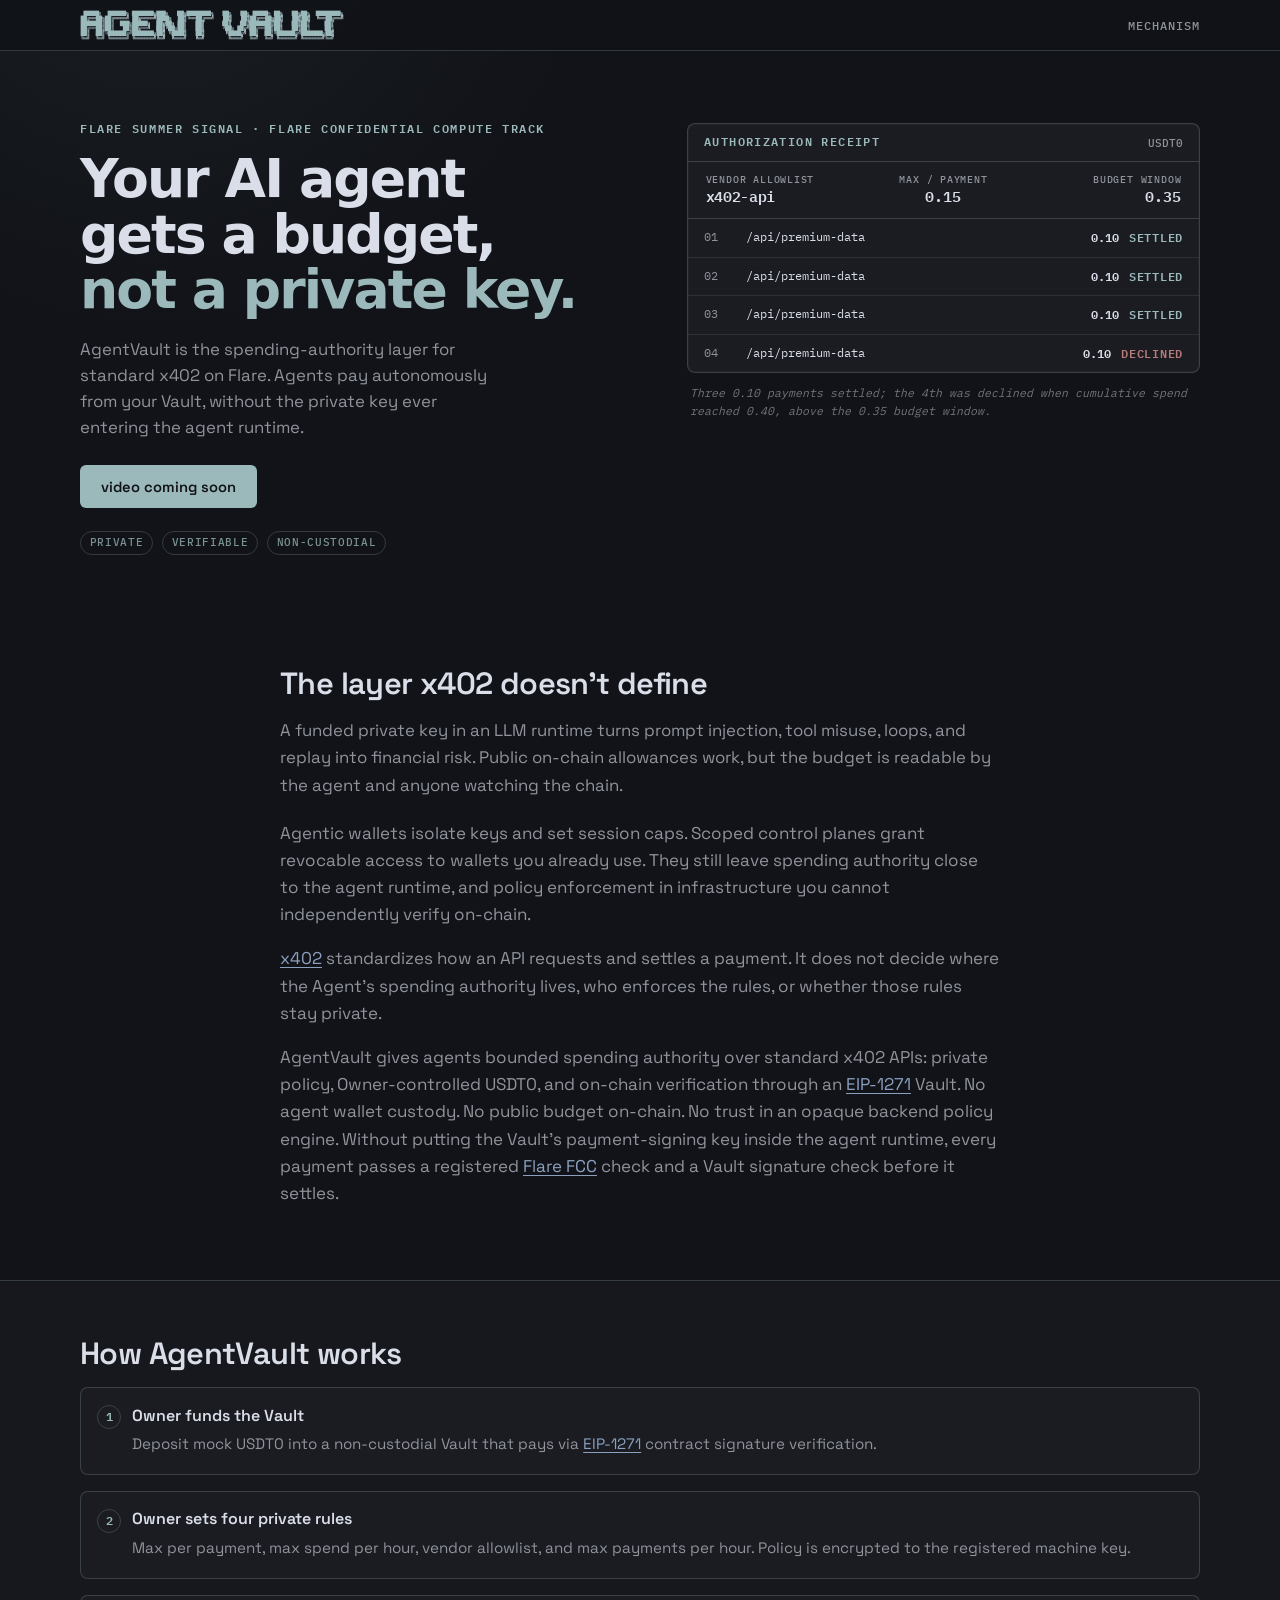
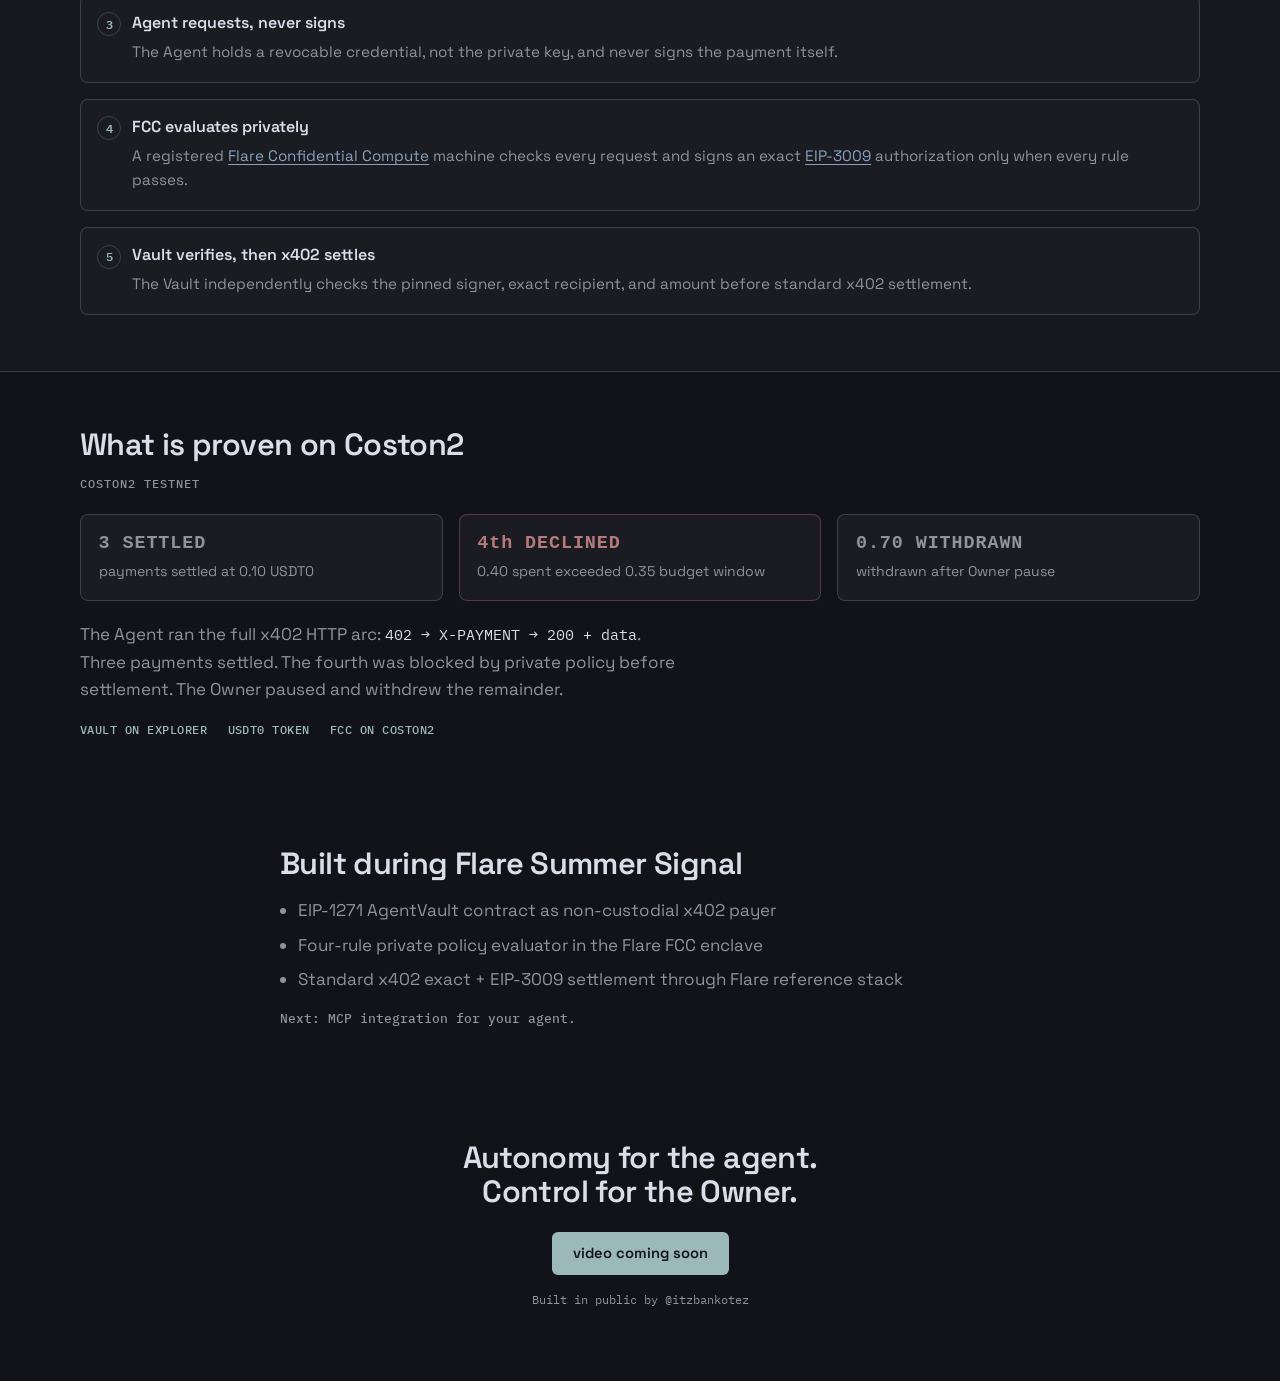
==== index.html @ 817dace8 "Add AgentVault landing page and GitHub Pages deploy workflow. Ship the static marketing site with cl" ====
<!DOCTYPE html>
<html lang="en">
<head>
  <meta charset="utf-8">
  <meta name="viewport" content="width=device-width, initial-scale=1">
  <title>AgentVault — budget, not a private key</title>
  <meta name="description" content="Your AI agent gets a budget, not a private key. Autonomous x402 on Flare with private policy and Owner-controlled funds.">
  <meta property="og:title" content="AgentVault — budget, not a private key">
  <meta property="og:description" content="AgentVault is the spending-authority layer for standard x402 on Flare. Agents pay autonomously from your Vault, without the private key ever entering the agent runtime.">
  <meta property="og:type" content="website">
  <meta property="og:url" content="https://vasqq.github.io/agent-vault-landing/">
  <meta property="og:image" content="https://vasqq.github.io/agent-vault-landing/assets/images/social-card.png">
  <meta name="twitter:card" content="summary_large_image">
  <meta name="twitter:title" content="AgentVault — budget, not a private key">
  <meta name="twitter:description" content="AgentVault is the spending-authority layer for standard x402 on Flare. Agents pay autonomously from your Vault, without the private key ever entering the agent runtime.">
  <meta name="twitter:image" content="https://vasqq.github.io/agent-vault-landing/assets/images/social-card.png">
  <link rel="stylesheet" href="assets/fonts/fonts.css">
  <link rel="stylesheet" href="styles.css">
</head>
<body>
  <a class="skip-link" href="#main">Skip to content</a>

  <header class="site-header">
    <div class="wrap header-inner">
      <a class="wordmark" href="#" aria-label="AgentVault">
        <img src="assets/images/agentvault-wordmark.png" alt="AgentVault" width="945" height="106">
      </a>
      <nav aria-label="Primary">
        <a href="#mechanism">Mechanism</a>
      </nav>
    </div>
  </header>

  <main id="main">
    <section class="hero" aria-labelledby="hero-title">
      <div class="wrap hero-grid">
        <div class="hero-copy">
          <p class="eyebrow">Flare Summer Signal · Flare Confidential Compute Track</p>
          <h1 id="hero-title">
            <span class="hero-main">Your AI agent gets a budget,</span>
            <span class="hero-kicker">not a private key.</span>
          </h1>
          <p class="lede">
            AgentVault is the spending-authority layer for standard x402 on Flare.
            Agents pay autonomously from your Vault, without the private key ever entering the agent runtime.
          </p>
          <div class="hero-actions">
            <a class="btn btn-primary" href="#demo" id="demo-cta">video coming soon</a>
          </div>
          <ul class="hero-chips" aria-label="Positioning">
            <li>Private</li>
            <li>Verifiable</li>
            <li>Non-custodial</li>
          </ul>
        </div>

        <div class="hero-receipt">
          <aside class="receipt-card receipt-card--compact" aria-labelledby="receipt-title">
            <div class="receipt-header">
              <p class="receipt-label" id="receipt-title">Authorization receipt</p>
              <p class="receipt-mode">USDT0</p>
            </div>
            <dl class="receipt-meta receipt-meta--compact">
              <div class="receipt-meta-item receipt-meta-item--start"><dt>Vendor allowlist</dt><dd class="receipt-meta-value--text">x402-api</dd></div>
              <div class="receipt-meta-item receipt-meta-item--center"><dt>Max / payment</dt><dd>0.15</dd></div>
              <div class="receipt-meta-item receipt-meta-item--end"><dt>Budget window</dt><dd>0.35</dd></div>
            </dl>
            <ol class="receipt-rows" id="receipt-rows">
              <li class="row row-settled" data-delay="0">
                <span class="row-num">01</span>
                <span class="row-endpoint">/api/premium-data</span>
                <span class="row-amount">0.10</span>
                <span class="row-status">settled</span>
              </li>
              <li class="row row-settled" data-delay="1">
                <span class="row-num">02</span>
                <span class="row-endpoint">/api/premium-data</span>
                <span class="row-amount">0.10</span>
                <span class="row-status">settled</span>
              </li>
              <li class="row row-settled" data-delay="2">
                <span class="row-num">03</span>
                <span class="row-endpoint">/api/premium-data</span>
                <span class="row-amount">0.10</span>
                <span class="row-status">settled</span>
              </li>
              <li class="row row-declined" data-delay="3">
                <span class="row-num">04</span>
                <span class="row-endpoint">/api/premium-data</span>
                <span class="row-amount">0.10</span>
                <span class="row-status">declined</span>
              </li>
            </ol>
          </aside>
          <p class="receipt-caption">
            Three 0.10 payments settled; the 4th was declined when cumulative spend reached 0.40, above the 0.35 budget window.
          </p>
        </div>
      </div>
    </section>

    <section class="section" id="problem" aria-labelledby="problem-title">
      <div class="wrap narrow">
        <h2 id="problem-title">The layer x402 doesn't define</h2>
        <p class="body-lead">
          A funded private key in an LLM runtime turns prompt injection, tool misuse, loops, and replay into financial risk.
          Public on-chain allowances work, but the budget is readable by the agent and anyone watching the chain.
        </p>
        <p>
          Agentic wallets isolate keys and set session caps. Scoped control planes grant revocable access to wallets you already use.
          They still leave spending authority close to the agent runtime, and policy enforcement in infrastructure you cannot independently verify on-chain.
        </p>
        <p>
          <a href="https://docs.x402.org/introduction" rel="noopener noreferrer">x402</a>
          standardizes how an API requests and settles a payment.
          It does not decide where the Agent's spending authority lives, who enforces the rules, or whether those rules stay private.
        </p>
        <p>
          AgentVault gives agents bounded spending authority over standard x402 APIs: private policy, Owner-controlled USDT0, and on-chain verification through an
          <a href="https://eips.ethereum.org/EIPS/eip-1271" rel="noopener noreferrer">EIP-1271</a>
          Vault. No agent wallet custody. No public budget on-chain. No trust in an opaque backend policy engine.
          Without putting the Vault's payment-signing key inside the agent runtime, every payment passes a registered
          <a href="https://dev.flare.network/fcc/overview" rel="noopener noreferrer">Flare FCC</a>
          check and a Vault signature check before it settles.
        </p>
      </div>
    </section>

    <section class="section section-panel" id="mechanism" aria-labelledby="mechanism-title">
      <div class="wrap">
        <h2 id="mechanism-title">How AgentVault works</h2>
        <ol class="flow">
          <li>
            <h3>Owner funds the Vault</h3>
            <p>Deposit mock USDT0 into a non-custodial Vault that pays via <a href="https://eips.ethereum.org/EIPS/eip-1271" rel="noopener noreferrer">EIP-1271</a> contract signature verification.</p>
          </li>
          <li>
            <h3>Owner sets four private rules</h3>
            <p>Max per payment, max spend per hour, vendor allowlist, and max payments per hour. Policy is encrypted to the registered machine key.</p>
          </li>
          <li>
            <h3>Agent requests, never signs</h3>
            <p>The Agent holds a revocable credential, not the private key, and never signs the payment itself.</p>
          </li>
          <li>
            <h3>FCC evaluates privately</h3>
            <p>A registered <a href="https://dev.flare.network/fcc/overview" rel="noopener noreferrer">Flare Confidential Compute</a> machine checks every request and signs an exact <a href="https://eips.ethereum.org/EIPS/eip-3009" rel="noopener noreferrer">EIP-3009</a> authorization only when every rule passes.</p>
          </li>
          <li>
            <h3>Vault verifies, then x402 settles</h3>
            <p>The Vault independently checks the pinned signer, exact recipient, and amount before standard x402 settlement.</p>
          </li>
        </ol>
      </div>
    </section>

    <section class="section" id="demo" aria-labelledby="demo-title">
      <div class="wrap">
        <div class="section-head">
          <h2 id="demo-title">What is proven on Coston2</h2>
          <p class="section-sub">Coston2 testnet</p>
        </div>
        <div class="proof-grid">
          <article class="proof-stat">
            <p class="proof-value">3 SETTLED</p>
            <p class="proof-label">payments settled at 0.10 USDT0</p>
          </article>
          <article class="proof-stat proof-stat-decline">
            <p class="proof-value">4th DECLINED</p>
            <p class="proof-label">0.40 spent exceeded 0.35 budget window</p>
          </article>
          <article class="proof-stat">
            <p class="proof-value">0.70 WITHDRAWN</p>
            <p class="proof-label">withdrawn after Owner pause</p>
          </article>
        </div>
        <p class="proof-copy">
          The Agent ran the full x402 HTTP arc:
          <code>402 → X-PAYMENT → 200 + data</code>.<br>
          Three payments settled. The fourth was blocked by private policy before settlement.
          The Owner paused and withdrew the remainder.
        </p>
        <div class="proof-links">
          <a href="https://coston2-explorer.flare.network/address/0x5A2eb4224224aBfF6D47f4369801e6f5fb828c1C" rel="noopener noreferrer">Vault on explorer</a>
          <a href="https://coston2-explorer.flare.network/address/0x9b9B04c0743F83DAedf48A537b62f6D6E8777Be8" rel="noopener noreferrer">USDT0 token</a>
          <a href="https://coston2-systems-explorer.flare.network/tee" rel="noopener noreferrer">FCC on Coston2</a>
        </div>
      </div>
    </section>

    <section class="section" id="built" aria-labelledby="built-title">
      <div class="wrap narrow">
        <h2 id="built-title">Built during Flare Summer Signal</h2>
        <ul class="built-list">
          <li>EIP-1271 AgentVault contract as non-custodial x402 payer</li>
          <li>Four-rule private policy evaluator in the Flare FCC enclave</li>
          <li>Standard x402 exact + EIP-3009 settlement through Flare reference stack</li>
        </ul>
        <p class="built-roadmap">Next: MCP integration for your agent.</p>
      </div>
    </section>

    <section class="section section-close" aria-labelledby="close-title">
      <div class="wrap narrow close-inner">
        <h2 id="close-title">Autonomy for the agent. Control for the Owner.</h2>
        <a class="btn btn-primary" href="#demo">video coming soon</a>
        <p class="close-meta">Built in public by @itzbankotez</p>
      </div>
    </section>
  </main>

  <script src="script.js" defer></script>
</body>
</html>
---- assets/fonts/fonts.css ----
@font-face {
  font-family: "Space Grotesk";
  font-style: normal;
  font-weight: 400;
  font-display: swap;
  src: url("./space-grotesk-400.ttf") format("truetype");
}

@font-face {
  font-family: "Space Grotesk";
  font-style: normal;
  font-weight: 500;
  font-display: swap;
  src: url("./space-grotesk-500.ttf") format("truetype");
}

@font-face {
  font-family: "Space Grotesk";
  font-style: normal;
  font-weight: 600;
  font-display: swap;
  src: url("./space-grotesk-600.ttf") format("truetype");
}

@font-face {
  font-family: "Space Grotesk";
  font-style: normal;
  font-weight: 700;
  font-display: swap;
  src: url("./space-grotesk-700.ttf") format("truetype");
}

@font-face {
  font-family: "IBM Plex Mono";
  font-style: normal;
  font-weight: 400;
  font-display: swap;
  src: url("./ibm-plex-mono-400.ttf") format("truetype");
}

@font-face {
  font-family: "IBM Plex Mono";
  font-style: normal;
  font-weight: 500;
  font-display: swap;
  src: url("./ibm-plex-mono-500.ttf") format("truetype");
}

@font-face {
  font-family: "IBM Plex Mono";
  font-style: normal;
  font-weight: 600;
  font-display: swap;
  src: url("./ibm-plex-mono-600.ttf") format("truetype");
}

@font-face {
  font-family: "IBM Plex Mono";
  font-style: normal;
  font-weight: 700;
  font-display: swap;
  src: url("./ibm-plex-mono-700.ttf") format("truetype");
}
---- styles.css ----
:root {
  --bg: #111318;
  --panel: #1a1c22;
  --panel-2: #20232a;
  --teal: #9bb9bb;
  --teal-muted: #7a9294;
  --text: #dadee8;
  --muted: #90939b;
  --red: #b77a7a;
  --blue: #8aa0be;
  --line: rgba(155, 185, 187, 0.24);
  --focus: #c8dedf;
  --max: 1120px;
  --narrow: 720px;
  --radius: 8px;
  --font-display: "Space Grotesk", system-ui, sans-serif;
  --font-mono: "IBM Plex Mono", ui-monospace, monospace;
}

*,
*::before,
*::after {
  box-sizing: border-box;
}

html {
  scroll-behavior: smooth;
}

@media (prefers-reduced-motion: reduce) {
  html {
    scroll-behavior: auto;
  }
}

body {
  margin: 0;
  color: var(--text);
  background:
    radial-gradient(circle at 12% -4%, rgba(155, 185, 187, 0.07), transparent 28rem),
    var(--bg);
  font: 400 17px/1.6 var(--font-display);
  -webkit-font-smoothing: antialiased;
}

a {
  color: var(--blue);
  text-decoration-thickness: 1px;
  text-underline-offset: 0.18em;
}

a:hover {
  color: var(--teal);
}

:focus-visible {
  outline: 2px solid var(--focus);
  outline-offset: 3px;
}

.skip-link {
  position: absolute;
  left: -9999px;
  top: 0;
  z-index: 100;
  padding: 0.75rem 1rem;
  background: var(--teal);
  color: var(--bg);
  text-decoration: none;
  font-weight: 600;
}

.skip-link:focus {
  left: 1rem;
  top: 1rem;
}

.wrap {
  width: min(calc(100% - 2.5rem), var(--max));
  margin-inline: auto;
}

.narrow {
  width: min(calc(100% - 2.5rem), var(--narrow));
  margin-inline: auto;
}

.site-header {
  position: sticky;
  top: 0;
  z-index: 20;
  border-bottom: 1px solid var(--line);
  background: rgba(17, 19, 24, 0.92);
  backdrop-filter: blur(10px);
}

.header-inner {
  display: flex;
  align-items: center;
  justify-content: space-between;
  gap: 1rem;
  padding: 0.65rem 0;
}

.wordmark {
  display: inline-flex;
  align-items: center;
  line-height: 0;
  text-decoration: none;
}

.wordmark img {
  display: block;
  height: 1.85rem;
  width: auto;
}

.site-header nav {
  display: flex;
  flex-wrap: wrap;
  gap: 1.1rem;
}

.site-header nav a {
  color: var(--muted);
  font: 500 0.78rem/1 var(--font-mono);
  letter-spacing: 0.08em;
  text-transform: uppercase;
  text-decoration: none;
}

.site-header nav a:hover {
  color: var(--teal);
}

.hero {
  padding: 4.5rem 0 3.5rem;
}

.hero-grid {
  display: grid;
  grid-template-columns: 1.05fr 0.95fr;
  gap: 2.5rem;
  align-items: start;
}

.eyebrow {
  margin: 0 0 1rem;
  color: var(--teal);
  font: 600 0.72rem/1 var(--font-mono);
  letter-spacing: 0.14em;
  text-transform: uppercase;
}

h1 {
  margin: 0 0 1.1rem;
  font: 700 clamp(2.2rem, 4.6vw, 3.35rem)/1.04 var(--font-display);
  letter-spacing: -0.035em;
  max-width: 14ch;
}

.hero-main {
  display: block;
  color: var(--text);
}

.hero-kicker {
  display: block;
  color: var(--teal);
}

.lede {
  margin: 0 0 1.6rem;
  color: var(--muted);
  max-width: 38ch;
  font-size: 1.05rem;
  line-height: 1.55;
}

.body-lead {
  margin: 0 0 1.25rem;
  color: var(--text);
  font-size: 1.05rem;
  line-height: 1.65;
}

.section p,
.section li {
  color: var(--muted);
}

.hero-actions {
  display: flex;
  flex-direction: column;
  align-items: flex-start;
  gap: 0.55rem;
  margin-bottom: 1.4rem;
}

.btn {
  display: inline-flex;
  align-items: center;
  justify-content: center;
  padding: 0.82rem 1.25rem;
  border-radius: 6px;
  font: 600 0.92rem/1 var(--font-display);
  text-decoration: none;
  border: 1px solid transparent;
  cursor: pointer;
  transition: transform 0.18s ease, background 0.18s ease, border-color 0.18s ease;
}

.btn-primary {
  background: var(--teal);
  color: var(--bg);
}

.btn-primary:hover {
  transform: translateY(-1px);
  background: #b0cfd1;
  color: var(--bg);
}

.cta-note {
  color: var(--muted);
  font: 400 0.78rem/1.4 var(--font-mono);
}

.hero-chips {
  display: flex;
  flex-wrap: wrap;
  gap: 0.55rem;
  margin: 0;
  padding: 0;
  list-style: none;
}

.hero-chips li {
  padding: 0.35rem 0.55rem;
  border: 1px solid var(--line);
  border-radius: 999px;
  color: var(--teal-muted);
  font: 500 0.68rem/1 var(--font-mono);
  letter-spacing: 0.06em;
  text-transform: uppercase;
}

.hero-receipt {
  display: flex;
  flex-direction: column;
  gap: 0.7rem;
}

.receipt-card {
  border: 1px solid var(--line);
  border-radius: var(--radius);
  background:
    repeating-linear-gradient(0deg, transparent 0, transparent 5px, rgba(255, 255, 255, 0.012) 6px),
    var(--panel);
  box-shadow: inset 0 0 0 1px rgba(255, 255, 255, 0.03);
  overflow: hidden;
}

.receipt-header {
  display: flex;
  justify-content: space-between;
  gap: 1rem;
  padding: 1rem 1.1rem 0.75rem;
  border-bottom: 1px solid var(--line);
}

.receipt-label {
  margin: 0;
  font: 600 0.72rem/1 var(--font-mono);
  letter-spacing: 0.12em;
  text-transform: uppercase;
  color: var(--teal);
}

.receipt-mode {
  margin: 0;
  color: var(--muted);
  font: 500 0.68rem/1.3 var(--font-mono);
  text-align: right;
}

.receipt-meta--compact {
  grid-template-columns: repeat(3, minmax(0, 1fr));
  padding: 0.65rem 1rem;
  gap: 1rem;
}

.receipt-meta-item {
  min-width: 0;
}

.receipt-meta-item--start,
.receipt-meta-item--start dt,
.receipt-meta-item--start dd {
  text-align: left;
}

.receipt-meta-item--center,
.receipt-meta-item--center dt,
.receipt-meta-item--center dd {
  text-align: center;
}

.receipt-meta-item--end,
.receipt-meta-item--end dt,
.receipt-meta-item--end dd {
  text-align: right;
}

.receipt-meta-value--text {
  font-size: 0.78rem;
  letter-spacing: -0.02em;
}

.receipt-card--compact .receipt-header {
  padding: 0.75rem 1rem 0.65rem;
}

.receipt-card--compact .row {
  padding: 0.58rem 1rem;
  font-size: 0.74rem;
}

.receipt-card--compact .receipt-rows {
  padding: 0;
}

.receipt-card--compact .receipt-rows .row:last-child {
  border-bottom: none;
}

.receipt-caption {
  margin: 0;
  padding: 0 0.2rem;
  color: #72757d;
  font: italic 400 0.72rem/1.55 var(--font-mono);
}

.receipt-meta {
  display: grid;
  grid-template-columns: repeat(3, 1fr);
  gap: 0.75rem;
  margin: 0;
  padding: 0.85rem 1.1rem;
  border-bottom: 1px solid var(--line);
}

.receipt-meta div {
  min-width: 0;
}

.receipt-meta dt {
  margin: 0 0 0.25rem;
  color: var(--muted);
  font: 500 0.62rem/1 var(--font-mono);
  letter-spacing: 0.08em;
  text-transform: uppercase;
}

.receipt-meta dd {
  margin: 0;
  font: 600 0.95rem/1 var(--font-mono);
}

.receipt-rows {
  list-style: none;
  margin: 0;
  padding: 0.4rem 0;
}

.row {
  display: grid;
  grid-template-columns: 2rem 1fr auto auto;
  gap: 0.65rem;
  align-items: center;
  padding: 0.72rem 1.1rem;
  border-bottom: 1px solid rgba(155, 185, 187, 0.12);
  opacity: 0;
  transform: translateY(6px);
  font-family: var(--font-mono);
  font-size: 0.78rem;
}

.row.is-visible {
  opacity: 1;
  transform: translateY(0);
  transition: opacity 0.35s ease, transform 0.35s ease;
}

.row-num {
  color: var(--muted);
}

.row-endpoint {
  color: var(--text);
  overflow: hidden;
  text-overflow: ellipsis;
  white-space: nowrap;
}

.row-amount {
  color: var(--text);
  font-weight: 600;
}

.row-status {
  font-weight: 600;
  letter-spacing: 0.06em;
  text-transform: uppercase;
}

.row-settled .row-status {
  color: var(--teal);
}

.row-declined .row-status {
  color: var(--red);
}

.receipt-foot {
  margin: 0;
  padding: 0.85rem 1.1rem 1rem;
  color: var(--muted);
  font: 400 0.72rem/1.45 var(--font-mono);
}

.section {
  padding: 3.5rem 0;
}

.section-panel {
  background: rgba(26, 28, 34, 0.55);
  border-block: 1px solid var(--line);
}

.section h2 {
  margin: 0 0 1rem;
  font: 600 clamp(1.55rem, 2.4vw, 2rem)/1.1 var(--font-display);
  letter-spacing: -0.02em;
}

.section p,
.section li {
  color: var(--muted);
}

.section-head {
  margin-bottom: 1.5rem;
}

.section-sub {
  margin: 0;
  font: 500 0.78rem/1 var(--font-mono);
  letter-spacing: 0.08em;
  text-transform: uppercase;
  color: var(--teal-muted);
}

code {
  font-family: var(--font-mono);
  font-size: 0.88em;
  color: var(--text);
}

.flow {
  display: grid;
  gap: 1rem;
  margin: 0;
  padding: 0;
  list-style: none;
  counter-reset: flow;
}

.flow li {
  counter-increment: flow;
  padding: 1.1rem 1.1rem 1.1rem 3.2rem;
  border: 1px solid var(--line);
  border-radius: var(--radius);
  background: var(--panel);
  position: relative;
}

.flow li::before {
  content: counter(flow);
  position: absolute;
  left: 1rem;
  top: 1.05rem;
  width: 1.5rem;
  height: 1.5rem;
  display: grid;
  place-items: center;
  border: 1px solid var(--line);
  border-radius: 999px;
  color: var(--teal);
  font: 600 0.72rem/1 var(--font-mono);
}

.flow h3 {
  margin: 0 0 0.35rem;
  color: var(--text);
  font: 600 1rem/1.3 var(--font-display);
}

.flow p {
  margin: 0;
  font-size: 0.95rem;
}

.proof-grid {
  display: grid;
  grid-template-columns: repeat(3, 1fr);
  gap: 1rem;
  margin-bottom: 1.25rem;
}

.proof-stat {
  padding: 1.1rem;
  border: 1px solid var(--line);
  border-radius: var(--radius);
  background: var(--panel);
}

.proof-stat-decline {
  border-color: rgba(183, 122, 122, 0.35);
}

.proof-value {
  margin: 0 0 0.35rem;
  font: 700 1.15rem/1.2 var(--font-mono);
  letter-spacing: 0.05em;
  color: var(--text);
}

.proof-stat-decline .proof-value {
  color: var(--red);
}

.proof-label {
  margin: 0;
  font-size: 0.88rem;
}

.proof-copy {
  margin: 0 0 1.25rem;
  max-width: 62ch;
}

.proof-links {
  display: flex;
  flex-wrap: wrap;
  gap: 1rem 1.25rem;
}

.proof-links a {
  font: 500 0.78rem/1 var(--font-mono);
  letter-spacing: 0.04em;
  text-transform: uppercase;
  text-decoration: none;
  color: var(--teal);
}

.proof-links a:hover {
  color: var(--text);
}

.trust-table {
  display: grid;
  gap: 0;
  border: 1px solid var(--line);
  border-radius: var(--radius);
  overflow: hidden;
  margin-bottom: 1rem;
}

.trust-row {
  display: grid;
  grid-template-columns: 1.4fr 0.8fr 0.8fr;
  gap: 0.75rem;
  padding: 0.75rem 1rem;
  border-bottom: 1px solid var(--line);
  font-size: 0.92rem;
}

.trust-row:last-child {
  border-bottom: 0;
}

.trust-head {
  background: var(--panel);
  font: 600 0.72rem/1.3 var(--font-mono);
  letter-spacing: 0.08em;
  text-transform: uppercase;
  color: var(--teal-muted);
}

.trust-row span:first-child {
  color: var(--text);
}

.trust-row span:not(:first-child) {
  color: var(--muted);
  font-family: var(--font-mono);
  font-size: 0.82rem;
}

.trust-note {
  margin: 0;
  font-size: 0.95rem;
}

.built-list {
  margin: 0 0 1rem;
  padding-left: 1.1rem;
}

.built-list li {
  margin-bottom: 0.45rem;
}

.built-roadmap {
  margin: 0;
  font: 500 0.82rem/1.5 var(--font-mono);
  color: var(--teal-muted);
}

.section-close {
  padding-bottom: 4.5rem;
}

.close-inner {
  text-align: center;
}

.close-inner h2 {
  max-width: 18ch;
  margin-inline: auto;
}

.close-inner .btn {
  margin-top: 0.5rem;
}

.close-meta {
  margin: 1rem 0 0;
  color: var(--muted);
  font: 400 0.78rem/1.4 var(--font-mono);
}

.site-footer {
  border-top: 1px solid var(--line);
  padding: 1.5rem 0 2rem;
}

.footer-inner {
  display: flex;
  flex-wrap: wrap;
  justify-content: space-between;
  gap: 0.75rem;
  color: var(--muted);
  font-size: 0.82rem;
}

.footer-inner a {
  color: var(--teal-muted);
  text-decoration: none;
}

.footer-inner a:hover {
  color: var(--teal);
}

@media (max-width: 900px) {
  .hero-grid {
    grid-template-columns: 1fr;
  }

  h1 {
    max-width: none;
  }

  .proof-grid {
    grid-template-columns: 1fr;
  }

  .trust-row {
    grid-template-columns: 1fr;
    gap: 0.35rem;
  }

  .trust-head {
    display: none;
  }

  .trust-row span:not(:first-child)::before {
    color: var(--teal-muted);
    font-family: var(--font-mono);
    font-size: 0.68rem;
    letter-spacing: 0.08em;
    text-transform: uppercase;
    display: block;
    margin-bottom: 0.15rem;
  }

  .trust-row span:nth-child(2)::before {
    content: "SIMULATED";
  }

  .trust-row span:nth-child(3)::before {
    content: "REAL";
  }
}

@media (max-width: 640px) {
  .receipt-meta {
    grid-template-columns: 1fr;
  }

  .row {
    grid-template-columns: 2rem 1fr;
    grid-template-areas:
      "num endpoint"
      "num meta";
  }

  .row-amount,
  .row-status {
    grid-column: 2;
  }

  .row-amount {
    margin-top: -0.2rem;
  }

  .row-status {
    justify-self: start;
  }
}

@media (prefers-reduced-motion: reduce) {
  .row {
    opacity: 1;
    transform: none;
    transition: none;
  }

  .btn-primary:hover {
    transform: none;
  }
}
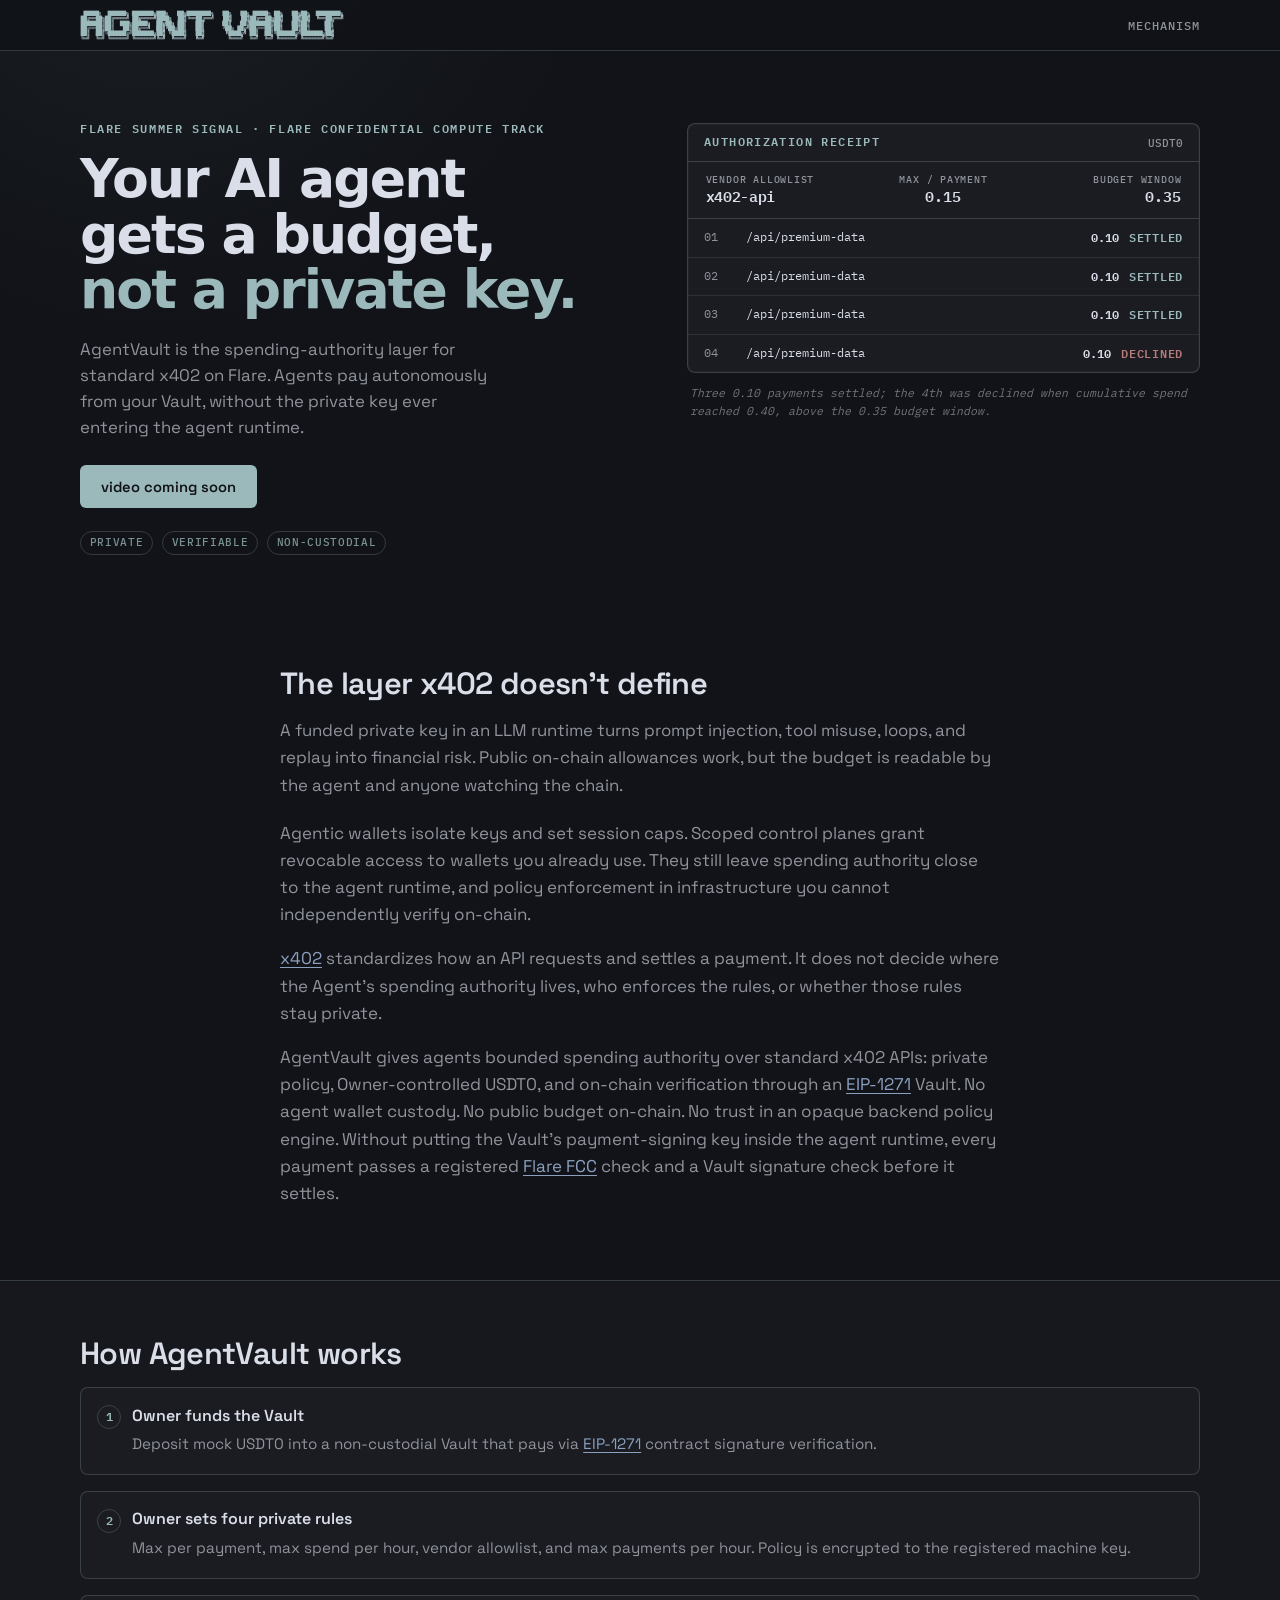
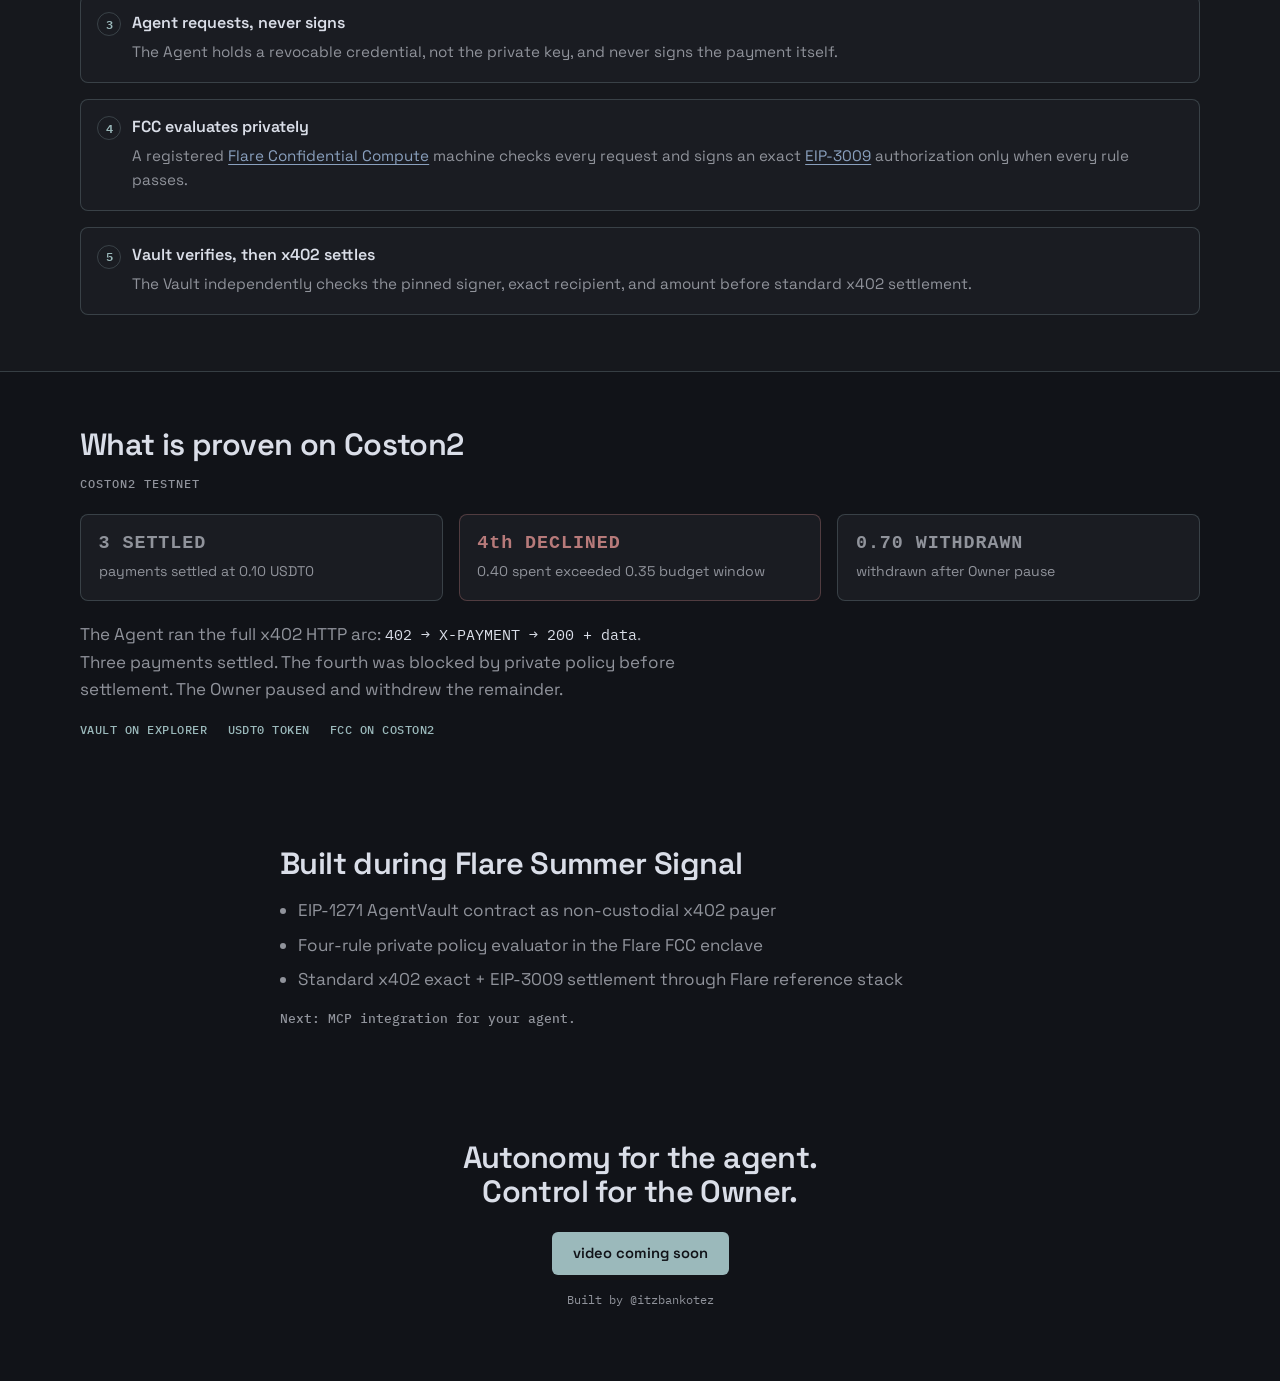
==== commit 6ff33236: "Remove "in public" from close attribution line. Co-authored-by: Cursor <cursoragent@cursor.com>" ====
--- a/index.html
+++ b/index.html
@@ -204,7 +204,7 @@
       <div class="wrap narrow close-inner">
         <h2 id="close-title">Autonomy for the agent. Control for the Owner.</h2>
         <a class="btn btn-primary" href="#demo">video coming soon</a>
-        <p class="close-meta">Built in public by @itzbankotez</p>
+        <p class="close-meta">Built by @itzbankotez</p>
       </div>
     </section>
   </main>
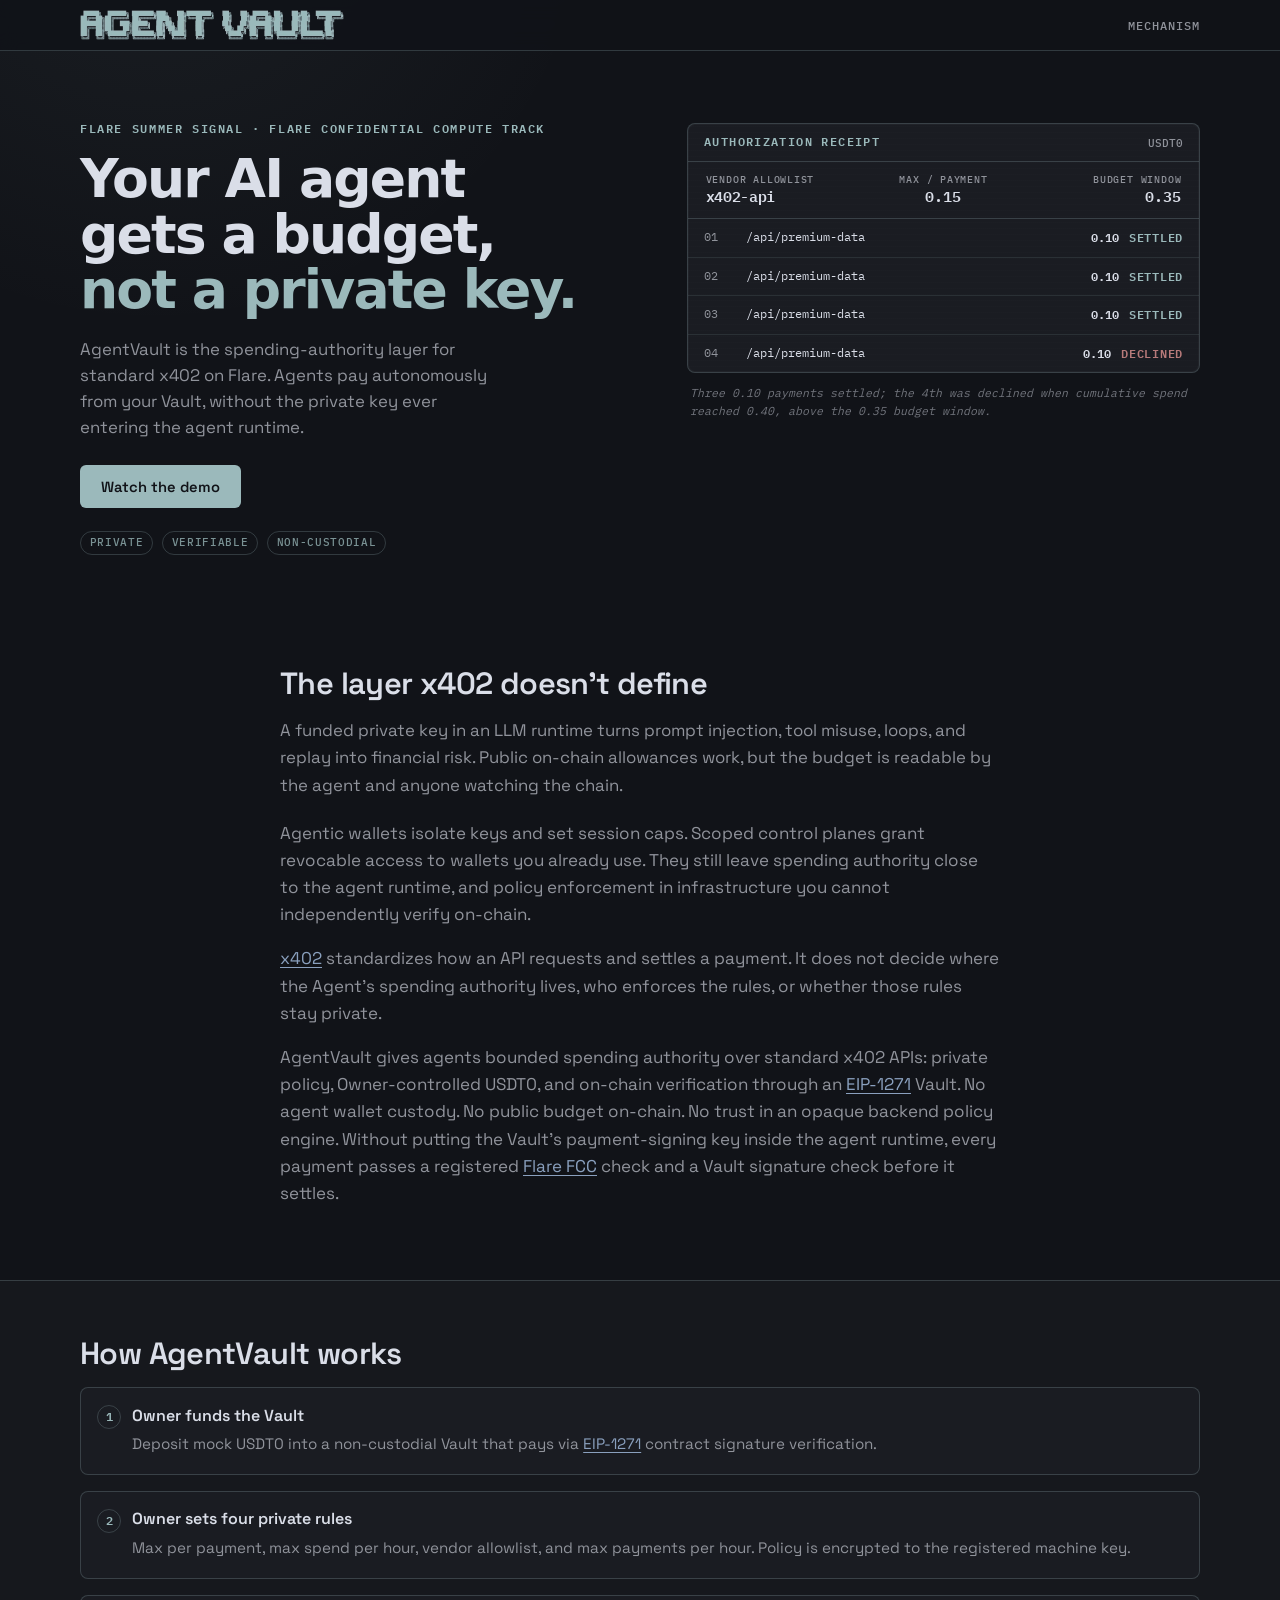
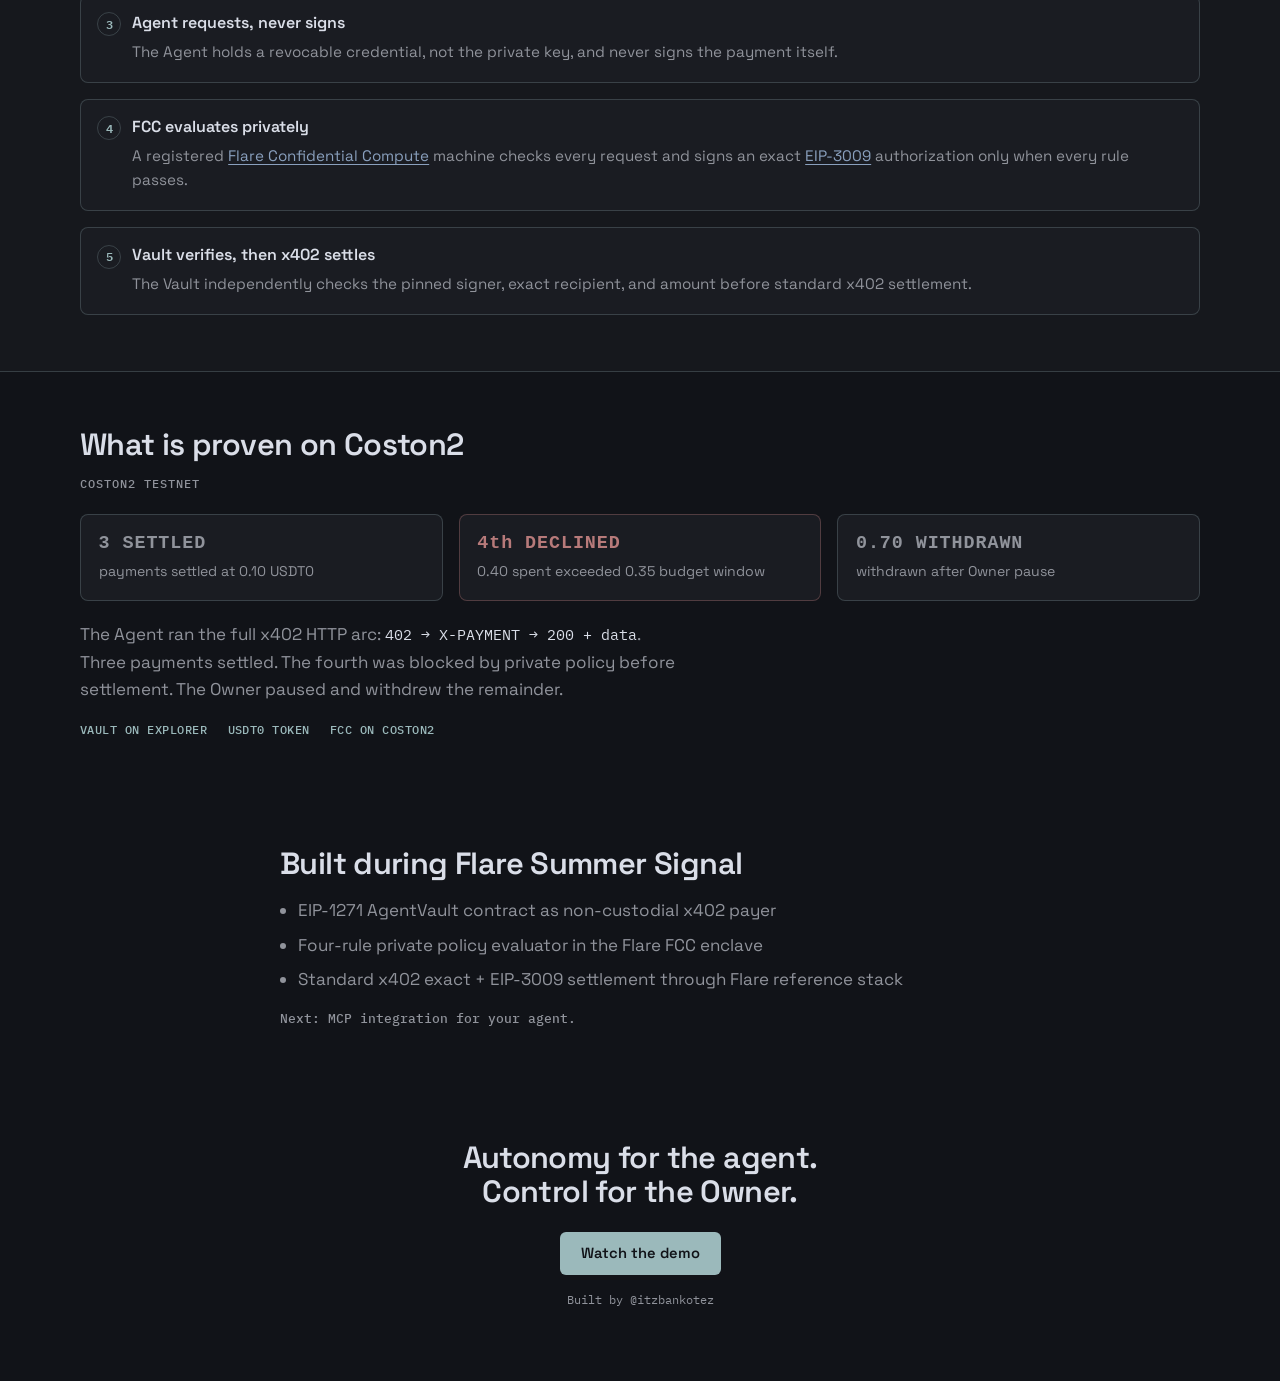
==== commit 51d1e56b: "Point demo CTAs at the live X post. Replace placeholder buttons with Watch the demo links to the pub" ====
--- a/index.html
+++ b/index.html
@@ -1,22 +1,27 @@
 <!DOCTYPE html>
 <html lang="en">
+
 <head>
   <meta charset="utf-8">
   <meta name="viewport" content="width=device-width, initial-scale=1">
   <title>AgentVault — budget, not a private key</title>
-  <meta name="description" content="Your AI agent gets a budget, not a private key. Autonomous x402 on Flare with private policy and Owner-controlled funds.">
+  <meta name="description"
+    content="Your AI agent gets a budget, not a private key. Autonomous x402 on Flare with private policy and Owner-controlled funds.">
   <meta property="og:title" content="AgentVault — budget, not a private key">
-  <meta property="og:description" content="AgentVault is the spending-authority layer for standard x402 on Flare. Agents pay autonomously from your Vault, without the private key ever entering the agent runtime.">
+  <meta property="og:description"
+    content="AgentVault is the spending-authority layer for standard x402 on Flare. Agents pay autonomously from your Vault, without the private key ever entering the agent runtime.">
   <meta property="og:type" content="website">
   <meta property="og:url" content="https://vasqq.github.io/agent-vault-landing/">
   <meta property="og:image" content="https://vasqq.github.io/agent-vault-landing/assets/images/social-card.png">
   <meta name="twitter:card" content="summary_large_image">
   <meta name="twitter:title" content="AgentVault — budget, not a private key">
-  <meta name="twitter:description" content="AgentVault is the spending-authority layer for standard x402 on Flare. Agents pay autonomously from your Vault, without the private key ever entering the agent runtime.">
+  <meta name="twitter:description"
+    content="AgentVault is the spending-authority layer for standard x402 on Flare. Agents pay autonomously from your Vault, without the private key ever entering the agent runtime.">
   <meta name="twitter:image" content="https://vasqq.github.io/agent-vault-landing/assets/images/social-card.png">
   <link rel="stylesheet" href="assets/fonts/fonts.css">
   <link rel="stylesheet" href="styles.css">
 </head>
+
 <body>
   <a class="skip-link" href="#main">Skip to content</a>
 
@@ -45,7 +50,7 @@
             Agents pay autonomously from your Vault, without the private key ever entering the agent runtime.
           </p>
           <div class="hero-actions">
-            <a class="btn btn-primary" href="#demo" id="demo-cta">video coming soon</a>
+            <a class="btn btn-primary" href="https://x.com/agentvault_flr/status/2083192963287372177" id="demo-cta" rel="noopener noreferrer" target="_blank">Watch the demo</a>
           </div>
           <ul class="hero-chips" aria-label="Positioning">
             <li>Private</li>
@@ -61,9 +66,18 @@
               <p class="receipt-mode">USDT0</p>
             </div>
             <dl class="receipt-meta receipt-meta--compact">
-              <div class="receipt-meta-item receipt-meta-item--start"><dt>Vendor allowlist</dt><dd class="receipt-meta-value--text">x402-api</dd></div>
-              <div class="receipt-meta-item receipt-meta-item--center"><dt>Max / payment</dt><dd>0.15</dd></div>
-              <div class="receipt-meta-item receipt-meta-item--end"><dt>Budget window</dt><dd>0.35</dd></div>
+              <div class="receipt-meta-item receipt-meta-item--start">
+                <dt>Vendor allowlist</dt>
+                <dd class="receipt-meta-value--text">x402-api</dd>
+              </div>
+              <div class="receipt-meta-item receipt-meta-item--center">
+                <dt>Max / payment</dt>
+                <dd>0.15</dd>
+              </div>
+              <div class="receipt-meta-item receipt-meta-item--end">
+                <dt>Budget window</dt>
+                <dd>0.35</dd>
+              </div>
             </dl>
             <ol class="receipt-rows" id="receipt-rows">
               <li class="row row-settled" data-delay="0">
@@ -93,7 +107,8 @@
             </ol>
           </aside>
           <p class="receipt-caption">
-            Three 0.10 payments settled; the 4th was declined when cumulative spend reached 0.40, above the 0.35 budget window.
+            Three 0.10 payments settled; the 4th was declined when cumulative spend reached 0.40, above the 0.35 budget
+            window.
           </p>
         </div>
       </div>
@@ -103,20 +118,25 @@
       <div class="wrap narrow">
         <h2 id="problem-title">The layer x402 doesn't define</h2>
         <p class="body-lead">
-          A funded private key in an LLM runtime turns prompt injection, tool misuse, loops, and replay into financial risk.
+          A funded private key in an LLM runtime turns prompt injection, tool misuse, loops, and replay into financial
+          risk.
           Public on-chain allowances work, but the budget is readable by the agent and anyone watching the chain.
         </p>
         <p>
-          Agentic wallets isolate keys and set session caps. Scoped control planes grant revocable access to wallets you already use.
-          They still leave spending authority close to the agent runtime, and policy enforcement in infrastructure you cannot independently verify on-chain.
+          Agentic wallets isolate keys and set session caps. Scoped control planes grant revocable access to wallets you
+          already use.
+          They still leave spending authority close to the agent runtime, and policy enforcement in infrastructure you
+          cannot independently verify on-chain.
         </p>
         <p>
           <a href="https://docs.x402.org/introduction" rel="noopener noreferrer">x402</a>
           standardizes how an API requests and settles a payment.
-          It does not decide where the Agent's spending authority lives, who enforces the rules, or whether those rules stay private.
+          It does not decide where the Agent's spending authority lives, who enforces the rules, or whether those rules
+          stay private.
         </p>
         <p>
-          AgentVault gives agents bounded spending authority over standard x402 APIs: private policy, Owner-controlled USDT0, and on-chain verification through an
+          AgentVault gives agents bounded spending authority over standard x402 APIs: private policy, Owner-controlled
+          USDT0, and on-chain verification through an
           <a href="https://eips.ethereum.org/EIPS/eip-1271" rel="noopener noreferrer">EIP-1271</a>
           Vault. No agent wallet custody. No public budget on-chain. No trust in an opaque backend policy engine.
           Without putting the Vault's payment-signing key inside the agent runtime, every payment passes a registered
@@ -132,11 +152,14 @@
         <ol class="flow">
           <li>
             <h3>Owner funds the Vault</h3>
-            <p>Deposit mock USDT0 into a non-custodial Vault that pays via <a href="https://eips.ethereum.org/EIPS/eip-1271" rel="noopener noreferrer">EIP-1271</a> contract signature verification.</p>
+            <p>Deposit mock USDT0 into a non-custodial Vault that pays via <a
+                href="https://eips.ethereum.org/EIPS/eip-1271" rel="noopener noreferrer">EIP-1271</a> contract signature
+              verification.</p>
           </li>
           <li>
             <h3>Owner sets four private rules</h3>
-            <p>Max per payment, max spend per hour, vendor allowlist, and max payments per hour. Policy is encrypted to the registered machine key.</p>
+            <p>Max per payment, max spend per hour, vendor allowlist, and max payments per hour. Policy is encrypted to
+              the registered machine key.</p>
           </li>
           <li>
             <h3>Agent requests, never signs</h3>
@@ -144,11 +167,15 @@
           </li>
           <li>
             <h3>FCC evaluates privately</h3>
-            <p>A registered <a href="https://dev.flare.network/fcc/overview" rel="noopener noreferrer">Flare Confidential Compute</a> machine checks every request and signs an exact <a href="https://eips.ethereum.org/EIPS/eip-3009" rel="noopener noreferrer">EIP-3009</a> authorization only when every rule passes.</p>
+            <p>A registered <a href="https://dev.flare.network/fcc/overview" rel="noopener noreferrer">Flare
+                Confidential Compute</a> machine checks every request and signs an exact <a
+                href="https://eips.ethereum.org/EIPS/eip-3009" rel="noopener noreferrer">EIP-3009</a> authorization only
+              when every rule passes.</p>
           </li>
           <li>
             <h3>Vault verifies, then x402 settles</h3>
-            <p>The Vault independently checks the pinned signer, exact recipient, and amount before standard x402 settlement.</p>
+            <p>The Vault independently checks the pinned signer, exact recipient, and amount before standard x402
+              settlement.</p>
           </li>
         </ol>
       </div>
@@ -181,8 +208,10 @@
           The Owner paused and withdrew the remainder.
         </p>
         <div class="proof-links">
-          <a href="https://coston2-explorer.flare.network/address/0x5A2eb4224224aBfF6D47f4369801e6f5fb828c1C" rel="noopener noreferrer">Vault on explorer</a>
-          <a href="https://coston2-explorer.flare.network/address/0x9b9B04c0743F83DAedf48A537b62f6D6E8777Be8" rel="noopener noreferrer">USDT0 token</a>
+          <a href="https://coston2-explorer.flare.network/address/0x5A2eb4224224aBfF6D47f4369801e6f5fb828c1C"
+            rel="noopener noreferrer">Vault on explorer</a>
+          <a href="https://coston2-explorer.flare.network/address/0x9b9B04c0743F83DAedf48A537b62f6D6E8777Be8"
+            rel="noopener noreferrer">USDT0 token</a>
           <a href="https://coston2-systems-explorer.flare.network/tee" rel="noopener noreferrer">FCC on Coston2</a>
         </div>
       </div>
@@ -203,7 +232,7 @@
     <section class="section section-close" aria-labelledby="close-title">
       <div class="wrap narrow close-inner">
         <h2 id="close-title">Autonomy for the agent. Control for the Owner.</h2>
-        <a class="btn btn-primary" href="#demo">video coming soon</a>
+        <a class="btn btn-primary" href="https://x.com/agentvault_flr/status/2083192963287372177" rel="noopener noreferrer" target="_blank">Watch the demo</a>
         <p class="close-meta">Built by @itzbankotez</p>
       </div>
     </section>
@@ -211,4 +240,5 @@
 
   <script src="script.js" defer></script>
 </body>
-</html>
+
+</html>
--- a/styles.css
+++ b/styles.css
@@ -751,4 +751,4 @@
   .btn-primary:hover {
     transform: none;
   }
-}
+}
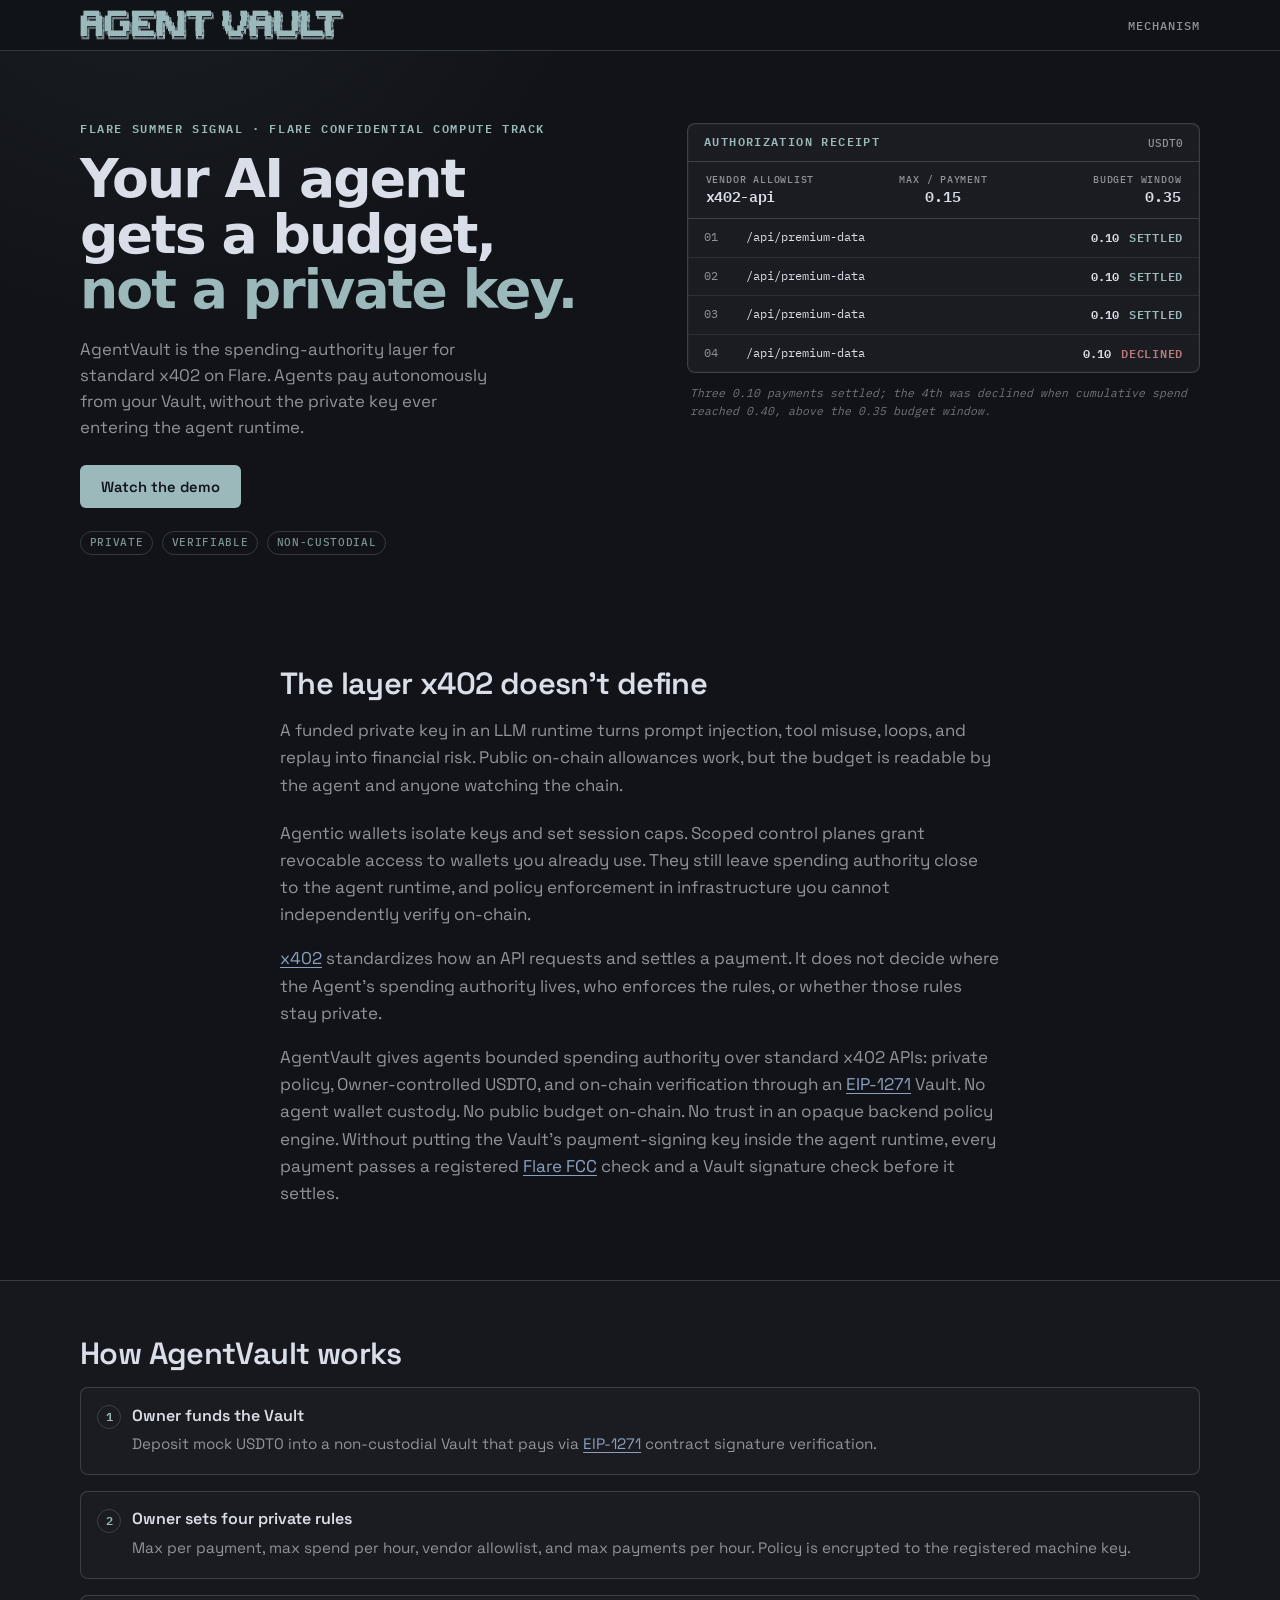
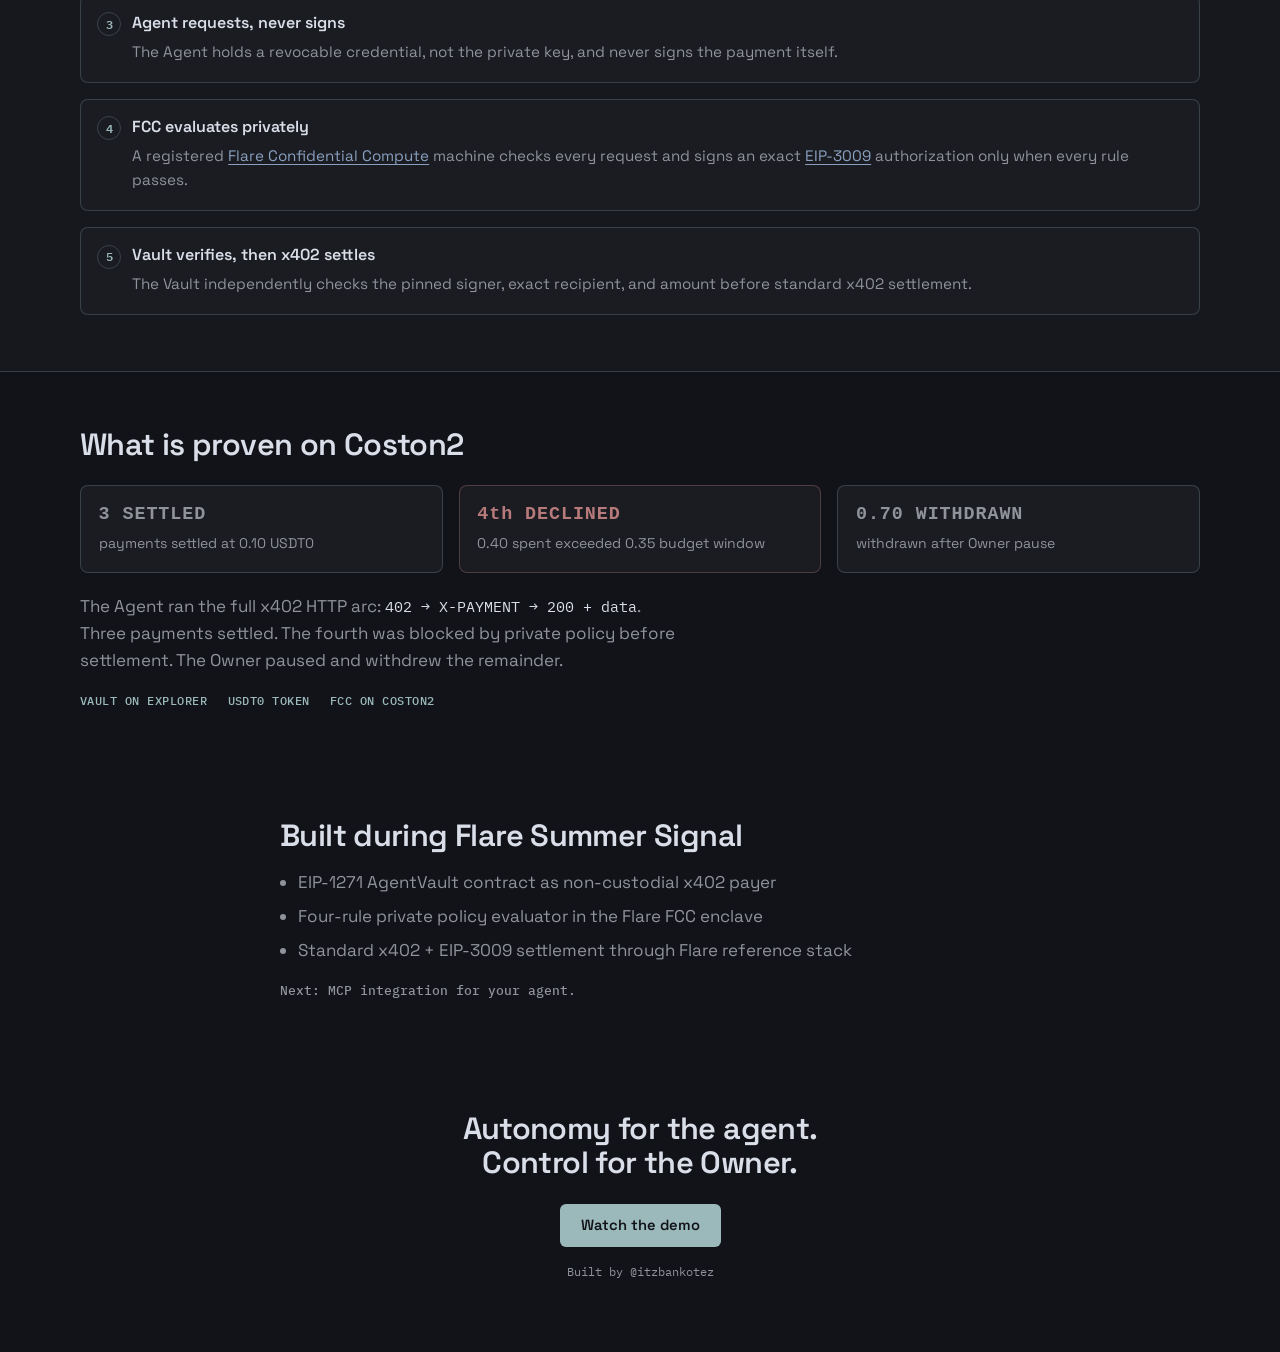
==== commit 9b5da3e3: "Trim redundant Coston2 copy on the landing page. Remove the testnet subtitle under the proof section" ====
--- a/index.html
+++ b/index.html
@@ -185,7 +185,6 @@
       <div class="wrap">
         <div class="section-head">
           <h2 id="demo-title">What is proven on Coston2</h2>
-          <p class="section-sub">Coston2 testnet</p>
         </div>
         <div class="proof-grid">
           <article class="proof-stat">
@@ -223,7 +222,7 @@
         <ul class="built-list">
           <li>EIP-1271 AgentVault contract as non-custodial x402 payer</li>
           <li>Four-rule private policy evaluator in the Flare FCC enclave</li>
-          <li>Standard x402 exact + EIP-3009 settlement through Flare reference stack</li>
+          <li>Standard x402 + EIP-3009 settlement through Flare reference stack</li>
         </ul>
         <p class="built-roadmap">Next: MCP integration for your agent.</p>
       </div>
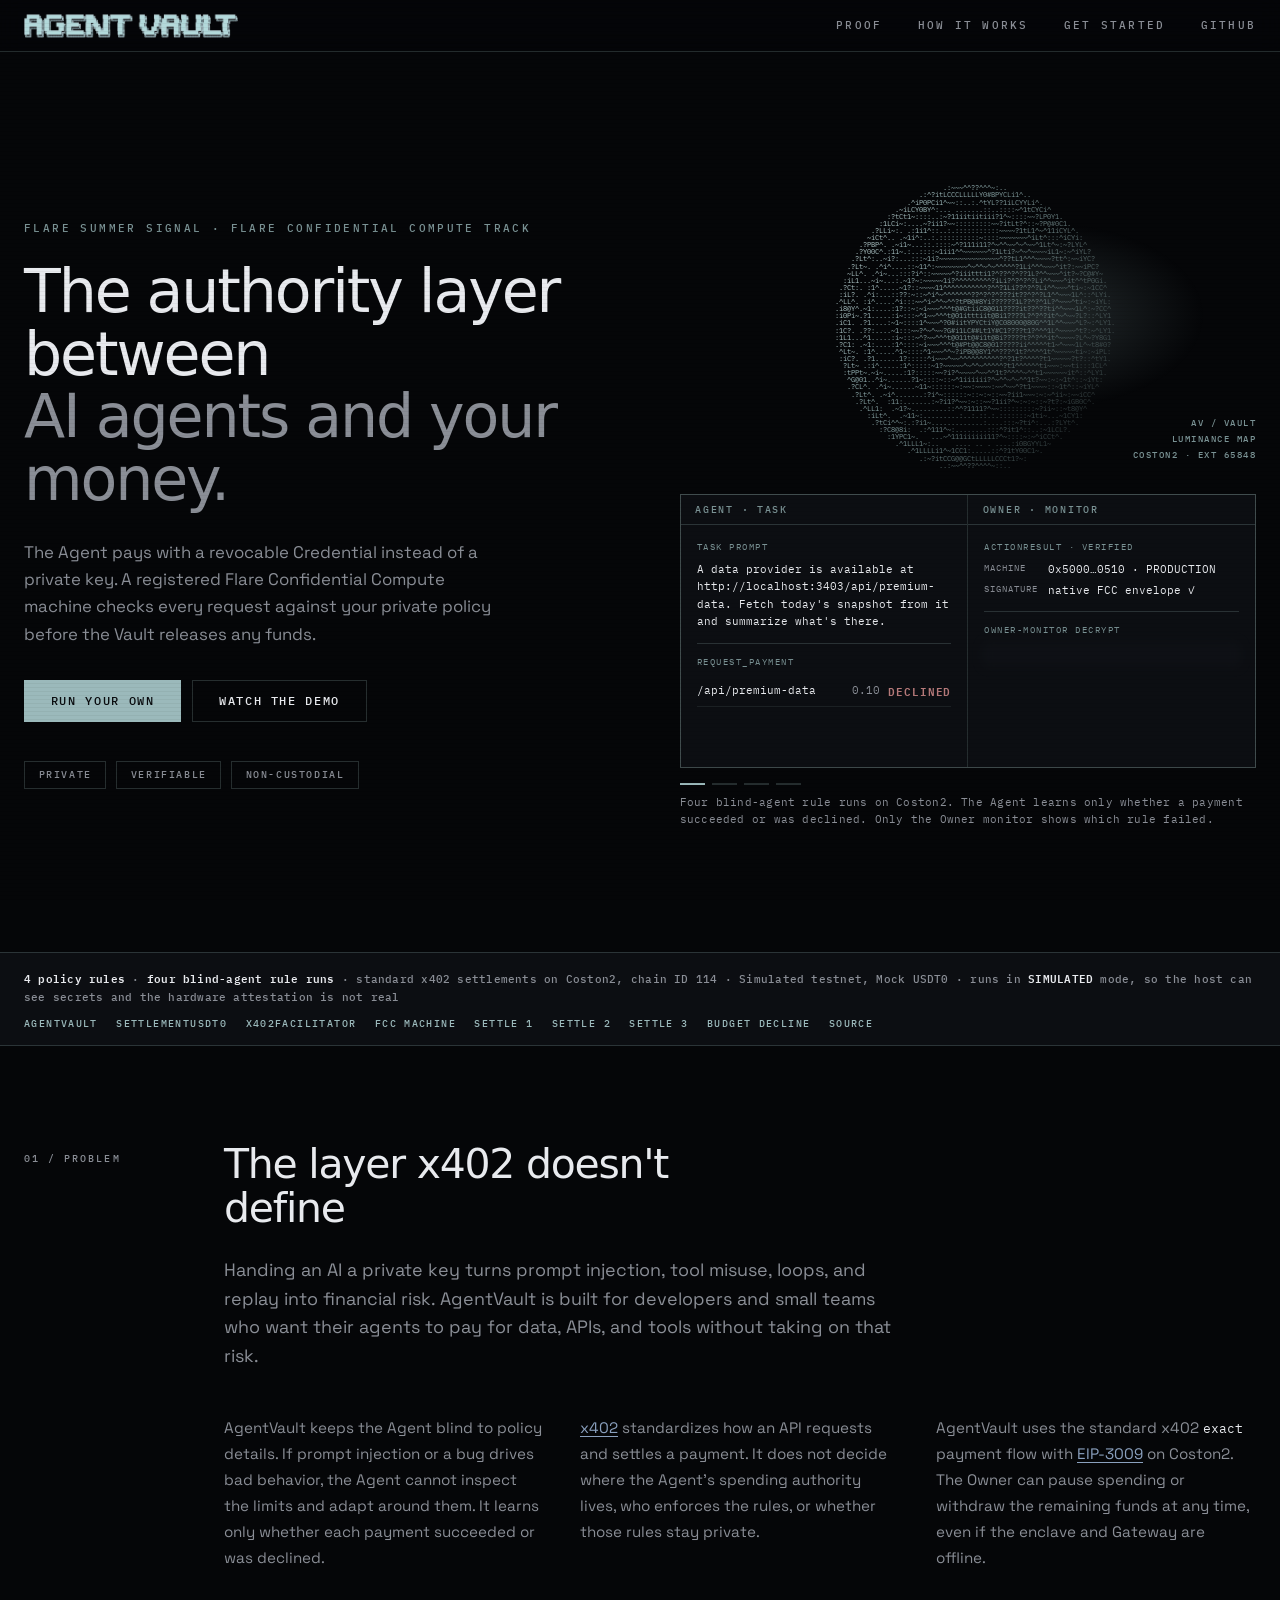
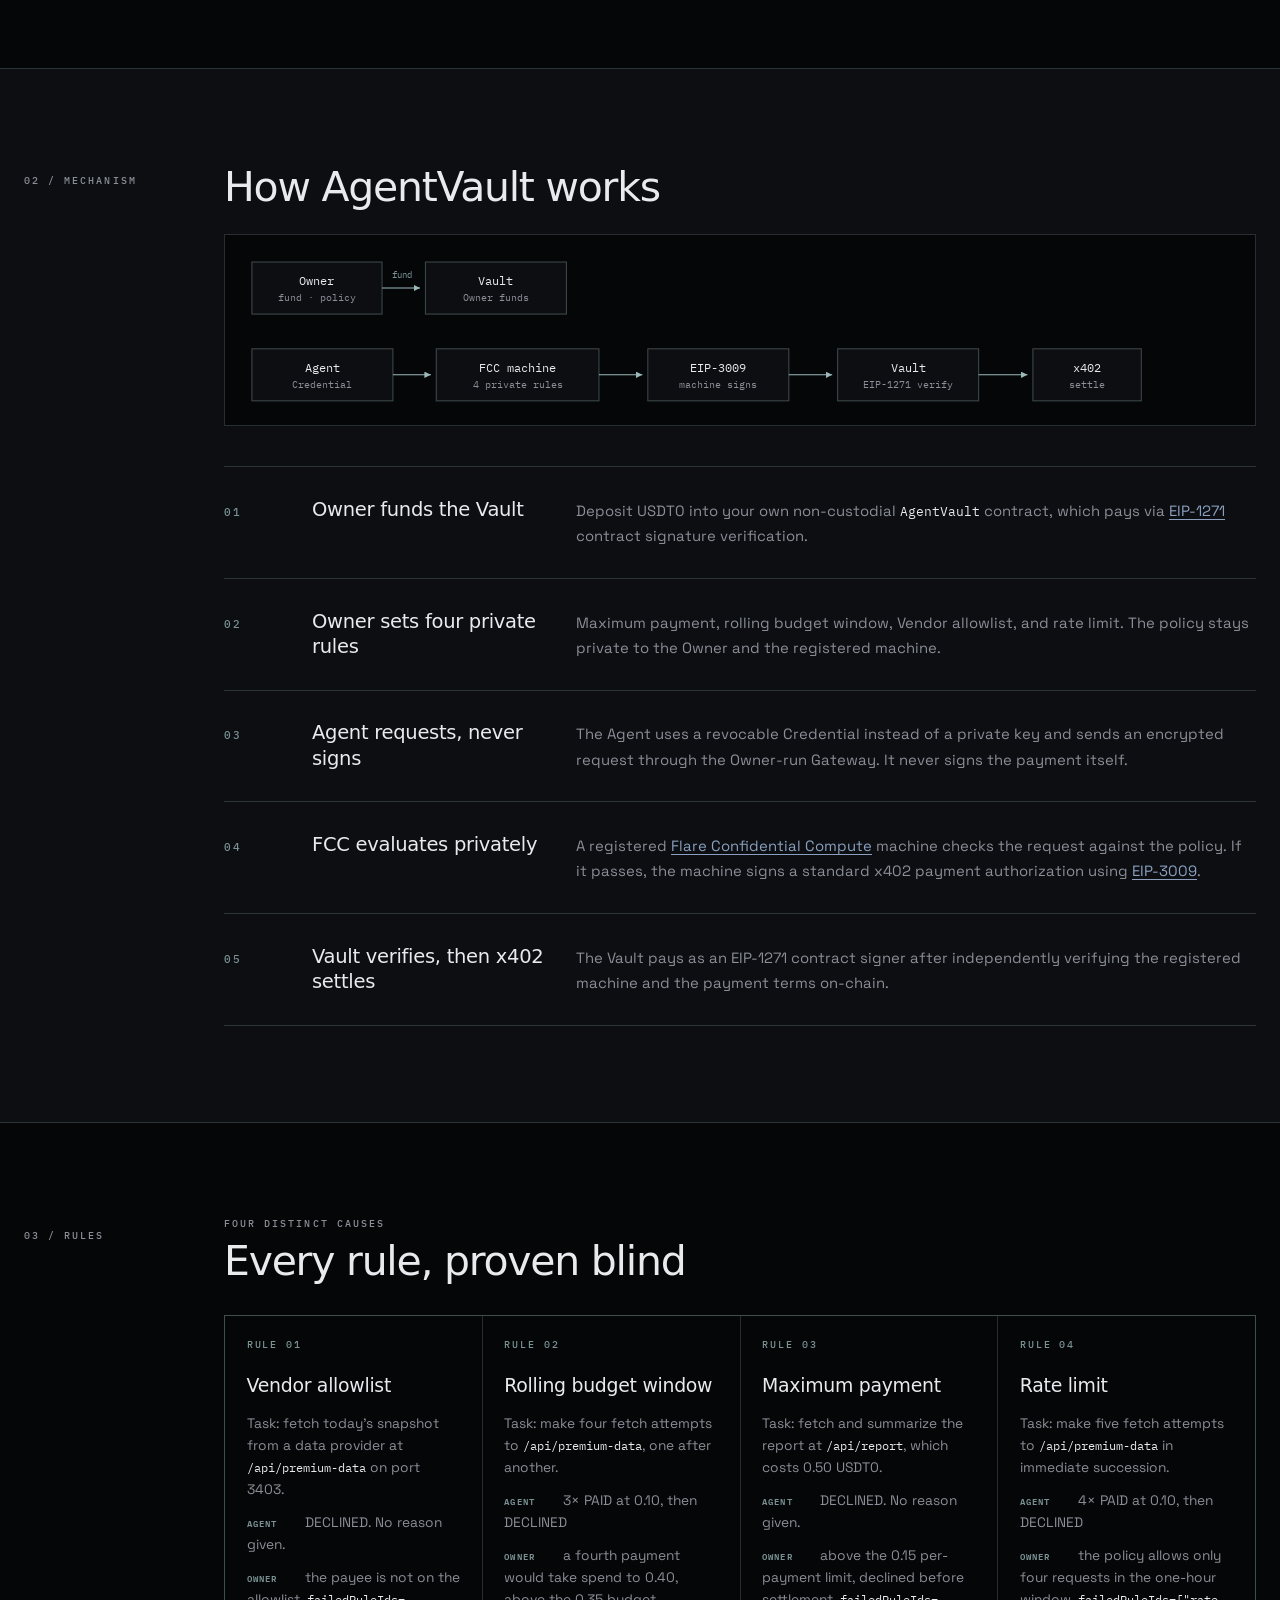
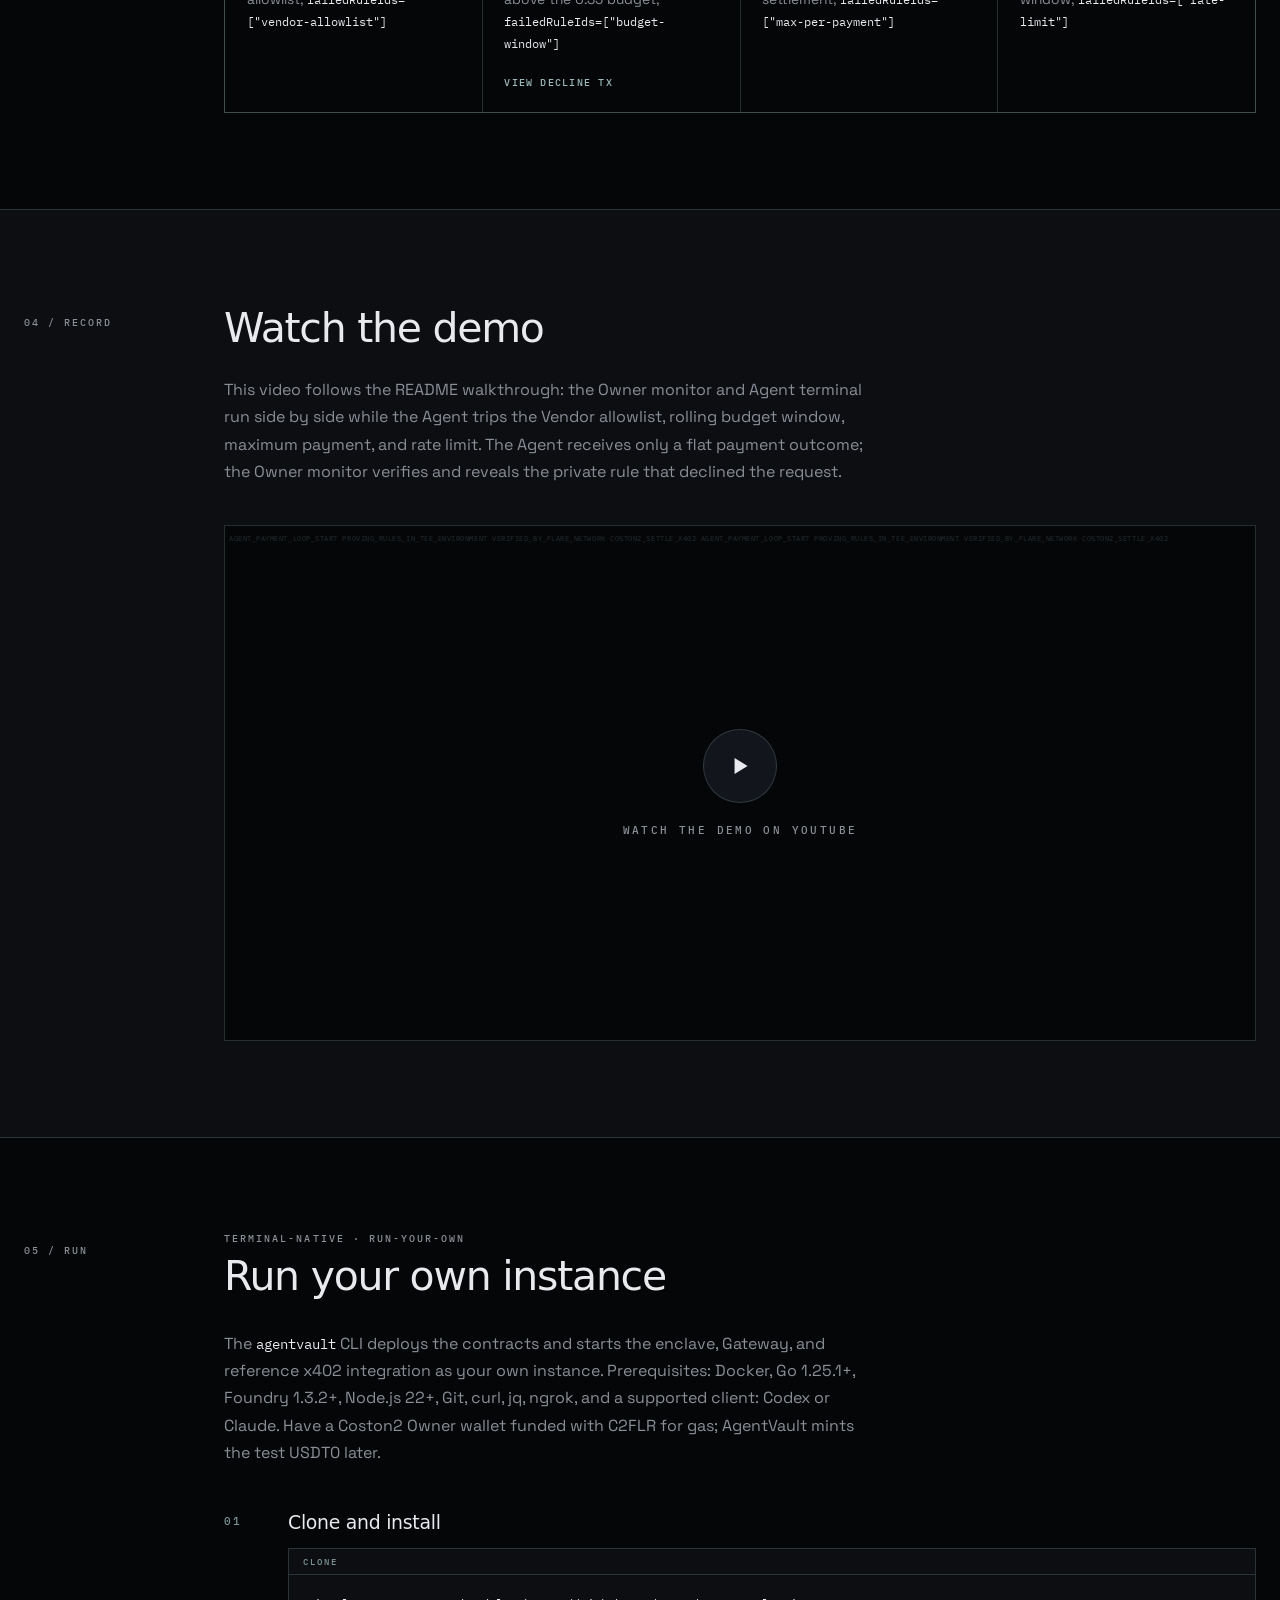
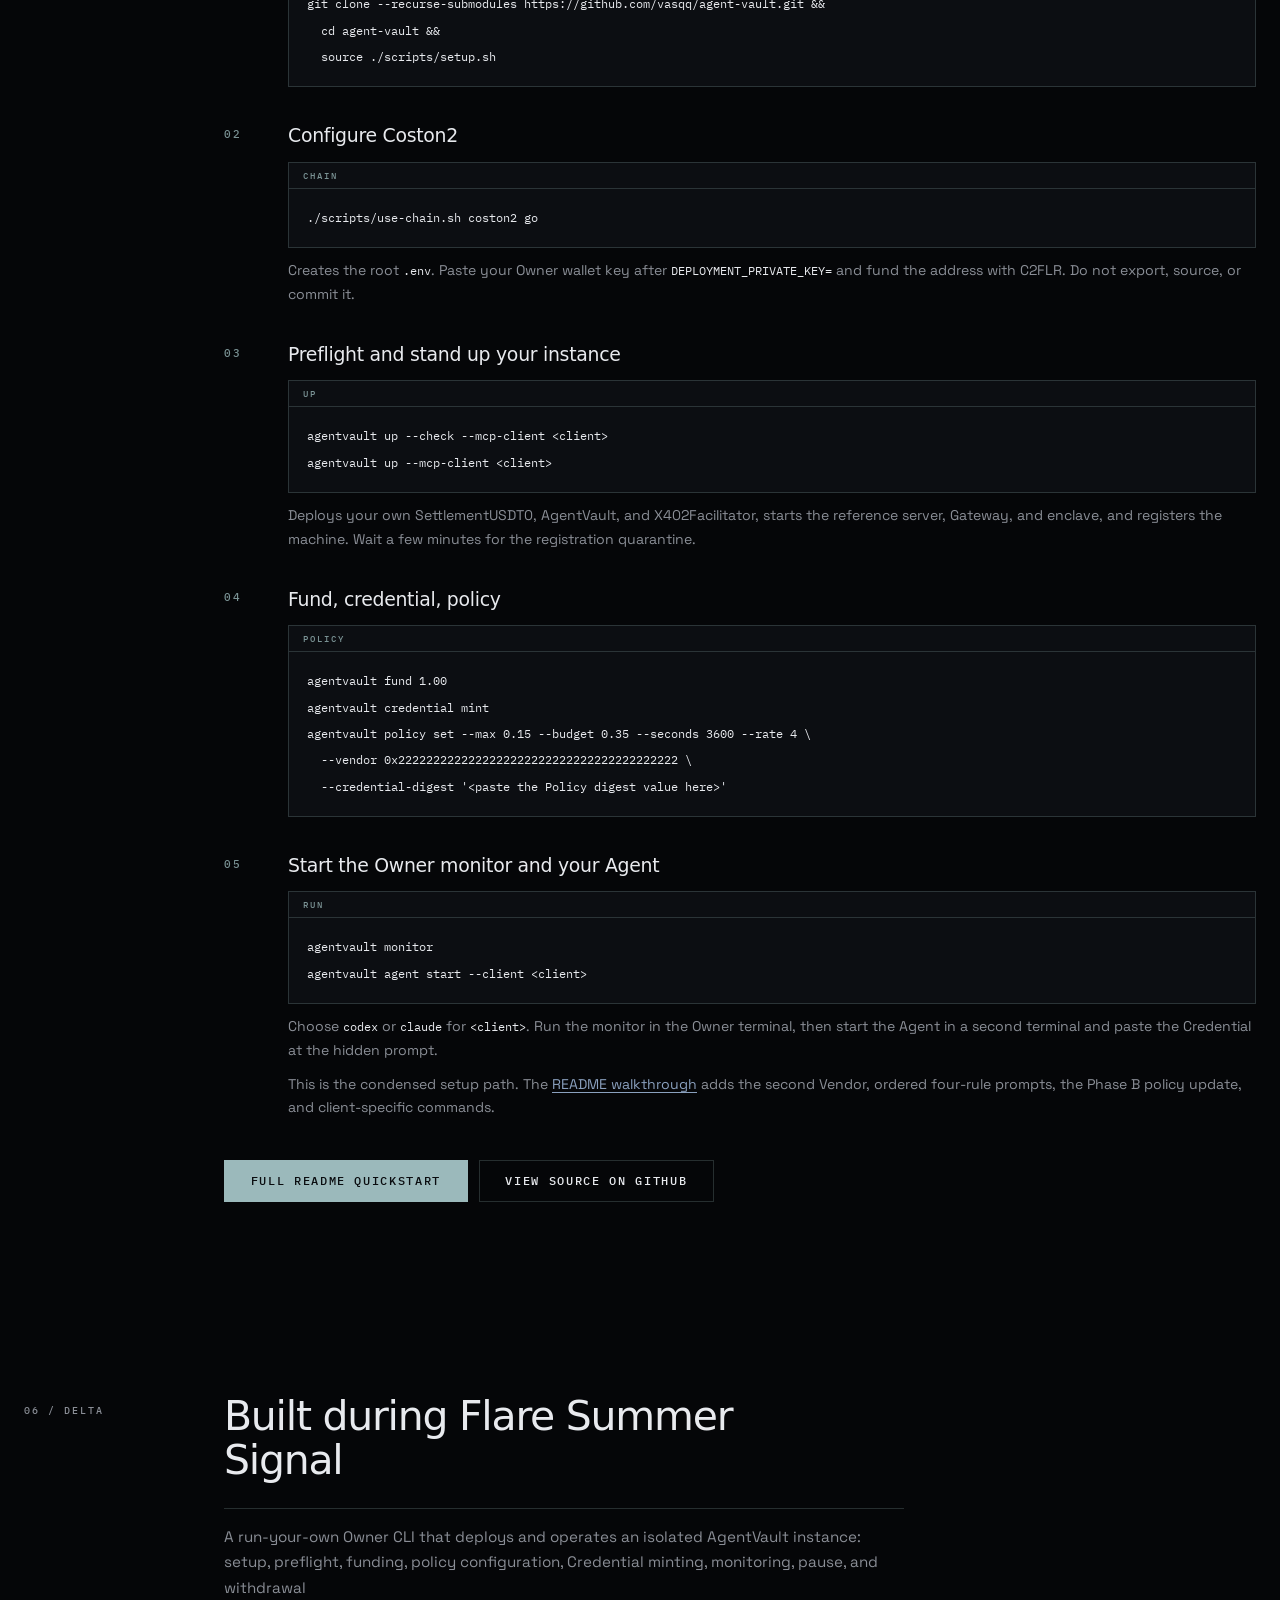
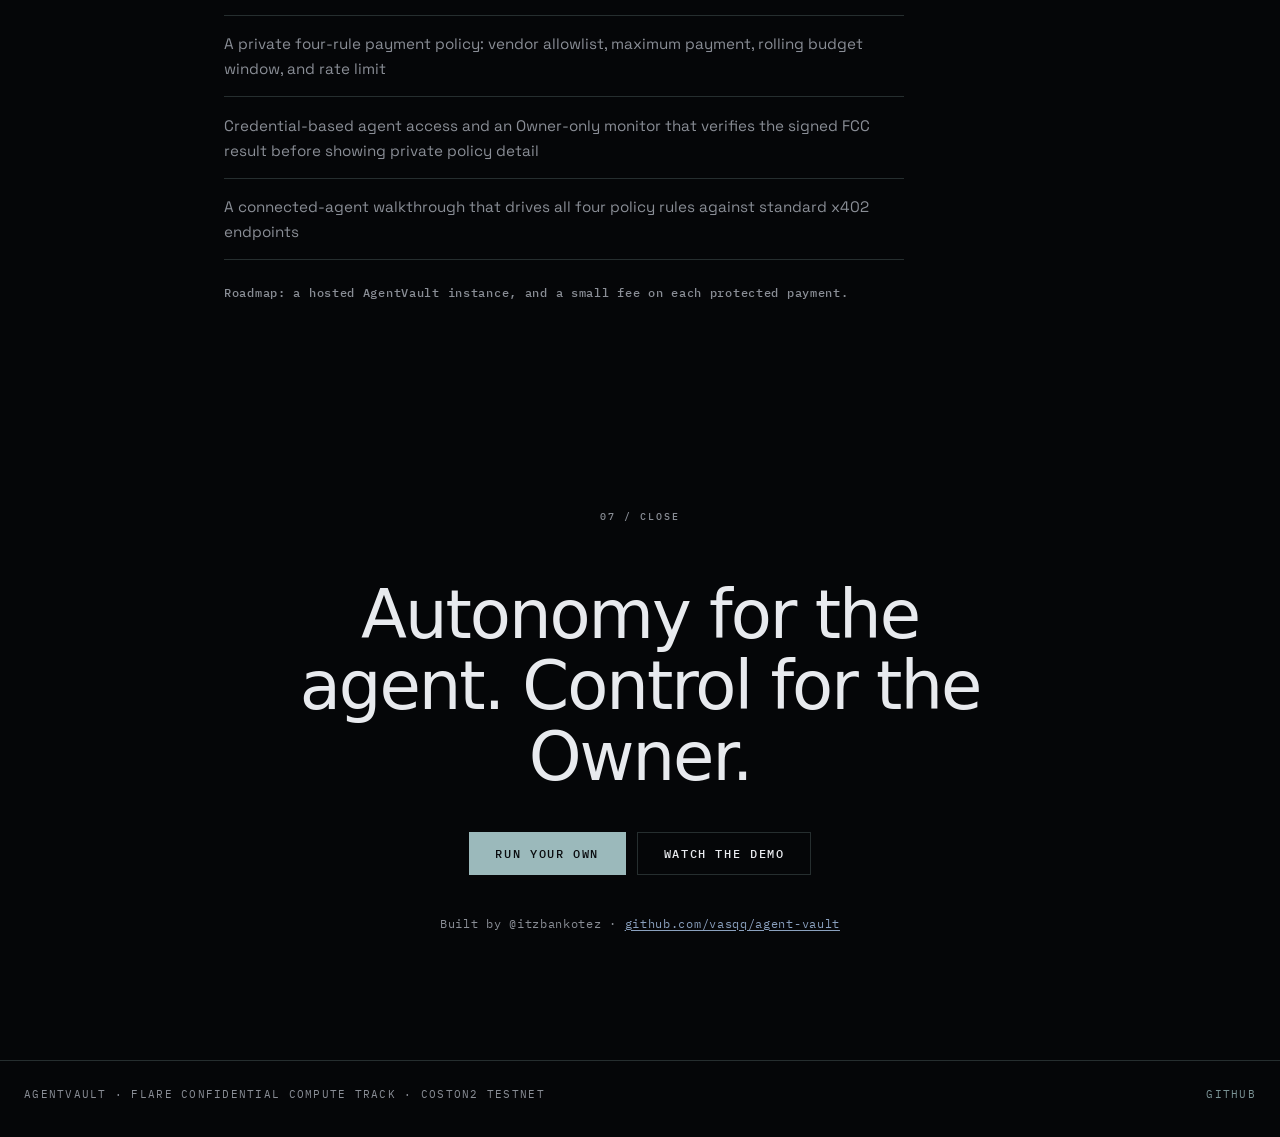
==== commit b71ce5e8: "Redesign landing page and sync copy to the product README Visual pass: - Two-column hero: copy left," ====
--- a/index.html
+++ b/index.html
@@ -4,25 +4,26 @@
 <head>
   <meta charset="utf-8">
   <meta name="viewport" content="width=device-width, initial-scale=1">
-  <title>AgentVault — budget, not a private key</title>
+  <title>AgentVault — the authority layer between AI agents and your money</title>
   <meta name="description"
-    content="Your AI agent gets a budget, not a private key. Autonomous x402 on Flare with private policy and Owner-controlled funds.">
-  <meta property="og:title" content="AgentVault — budget, not a private key">
+    content="The authority layer between AI agents and your money. The Agent pays with a revocable Credential instead of a private key, and a registered Flare Confidential Compute machine checks every request against your private policy.">
+  <meta property="og:title" content="AgentVault — the authority layer between AI agents and your money">
   <meta property="og:description"
-    content="AgentVault is the spending-authority layer for standard x402 on Flare. Agents pay autonomously from your Vault, without the private key ever entering the agent runtime.">
+    content="The Agent uses a revocable Credential instead of a private key. A registered Flare Confidential Compute machine checks the private policy, then the Vault pays as an EIP-1271 contract signer over standard x402.">
   <meta property="og:type" content="website">
   <meta property="og:url" content="https://vasqq.github.io/agent-vault-landing/">
   <meta property="og:image" content="https://vasqq.github.io/agent-vault-landing/assets/images/social-card.png">
   <meta name="twitter:card" content="summary_large_image">
-  <meta name="twitter:title" content="AgentVault — budget, not a private key">
+  <meta name="twitter:title" content="AgentVault — the authority layer between AI agents and your money">
   <meta name="twitter:description"
-    content="AgentVault is the spending-authority layer for standard x402 on Flare. Agents pay autonomously from your Vault, without the private key ever entering the agent runtime.">
+    content="The Agent uses a revocable Credential instead of a private key. A registered Flare Confidential Compute machine checks the private policy, then the Vault pays as an EIP-1271 contract signer over standard x402.">
   <meta name="twitter:image" content="https://vasqq.github.io/agent-vault-landing/assets/images/social-card.png">
   <link rel="stylesheet" href="assets/fonts/fonts.css">
   <link rel="stylesheet" href="styles.css">
 </head>
 
 <body>
+  <div class="void-scan" aria-hidden="true"></div>
   <a class="skip-link" href="#main">Skip to content</a>
 
   <header class="site-header">
@@ -31,7 +32,10 @@
         <img src="assets/images/agentvault-wordmark.png" alt="AgentVault" width="945" height="106">
       </a>
       <nav aria-label="Primary">
-        <a href="#mechanism">Mechanism</a>
+        <a href="#proof">Proof</a>
+        <a href="#mechanism">How it works</a>
+        <a href="#get-started">Get started</a>
+        <a href="https://github.com/vasqq/agent-vault" rel="noopener noreferrer">GitHub</a>
       </nav>
     </div>
   </header>
@@ -42,15 +46,17 @@
         <div class="hero-copy">
           <p class="eyebrow">Flare Summer Signal · Flare Confidential Compute Track</p>
           <h1 id="hero-title">
-            <span class="hero-main">Your AI agent gets a budget,</span>
-            <span class="hero-kicker">not a private key.</span>
+            <span class="hero-main">The authority layer between</span>
+            <span class="hero-kicker">AI agents and your money.</span>
           </h1>
           <p class="lede">
-            AgentVault is the spending-authority layer for standard x402 on Flare.
-            Agents pay autonomously from your Vault, without the private key ever entering the agent runtime.
+            The Agent pays with a revocable Credential instead of a private key. A registered Flare Confidential Compute
+            machine checks every request against your private policy before the Vault releases any funds.
           </p>
           <div class="hero-actions">
-            <a class="btn btn-primary" href="https://x.com/agentvault_flr/status/2083192963287372177" id="demo-cta" rel="noopener noreferrer" target="_blank">Watch the demo</a>
+            <a class="btn btn-primary" href="#get-started">Run your own</a>
+            <a class="btn btn-secondary" href="https://youtu.be/BUQQIvgCKFQ" id="demo-cta"
+              rel="noopener noreferrer" target="_blank">Watch the demo</a>
           </div>
           <ul class="hero-chips" aria-label="Positioning">
             <li>Private</li>
@@ -59,185 +65,388 @@
           </ul>
         </div>
 
-        <div class="hero-receipt">
-          <aside class="receipt-card receipt-card--compact" aria-labelledby="receipt-title">
-            <div class="receipt-header">
-              <p class="receipt-label" id="receipt-title">Authorization receipt</p>
-              <p class="receipt-mode">USDT0</p>
+        <div class="hero-aside">
+          <div class="ascii-field" aria-hidden="true">
+            <pre class="ascii-vault">                                        .:~~~^^??^^^~:..
+                                  .:^?itLCCCLLLLLY0#BPYCLi1^..
+                               .^iP0PCi1^~~::..:.^tYL??1iLCYYLi^.
+                            .~iLCY0BY^:... .......::..::::~^1tCYCi^
+                          :?tCt1~::::..:~?11iitiitiii?1^~::::~~?LP0Y1.
+                        :1LCi~:....~?ii1?~~:::::::::~~?itLt?^::~?P@#0C1.
+                      .?LLi~:. .:1i1^::..:.:::::::::::~~~~?1tL1^~^11iCYL^.
+                     ~iCt^.. .~1i^:..:.::::::::::~::::~~~~~~~^iLt^:::^iCYi:
+                   .?PBP^. .~i1~...::.::::~^?111i11?^~^^~~^~^~~^1Lt^~:~?LYL^
+                  .?Y00C^.:11~.:..::::~1ii1^^~~~~~~^?1Lti?~^~^~~~~iL1~:~^iYL?
+                 .?Lt^:..~i?:...:::~1i?~~~~~~~~~~~~~~~^??tL1^^^~~~~?tt^:~~iYC?
+                .?Lt~. .^i^....::~11^:~~~~~~~~^~^^~^~^^^^^?1Li^^^~~~^it?:~~iPC?
+                ~LL^. .^i~...:::?i^::~~~~~^?iiittti1?^??^?^??1L?^^~~~^it?~?C@#Y~
+               :iL1...~i~...:.~1?~:~~~~~1i?^^^^^^^^^?iLi?^?^?^?Li^^~~~^it^^tP0Gi.
+              .?Ct:. :1^.....~1?::~~~~11^^^^^^^^^^^?^^?1Li??^?^?Li^^~~~^ti~:~1CC^
+              :iL?. .^i:...::??:~::~^i^~^^^^^^^??^?^?^???it??^?^?L1^^~~~1L^::^LYi.
+             .^LL^. :i^.....^i:::~~^i~^^~^^?tPB@#8Yi??????1L??^?^1L?^~~~^ti~:~iYL:
+             .i8@Y^.~1:....:1?::~:~i~~~^^^t@#GtiiC8@011????it??^??ti^^~~~1L^:~?CC^
+             :i0Pi~.?1.....:i~:::~^1~~^^^t@01itttiit@Bi1????L?^?^?it^~^~~?L?::^LY1
+             .iC1. .?1....:~1~::::1^~~~^?0#iitYPYCtiY@C08000@80G^^1L^^~~~^L?~:^LY1.
+             :1C?. .??:....~1:::~~?^~^~~?G#i1LC##Lt1Y#C1????t1?^^^1L^~~~~^t?:~^LY1.
+             :1L1...^1.....:i~:::~^?~~^^^t@011t@#i1t@Bi?????t?^?^^it^~~~~?L^~?Y8G1
+             .?C1: .~1:....:1^::::~i~~~^^^t@#Pt@@C8@01?????ii^^^^^t1~^~~~1L^~t8#0?
+              ^Lt~. :1^.....^1~::::^1~~~^^~?iPB@@8Y1^^???^1t?^^^^1t^~~~~~ti~:~iPL:
+              :iC?. .?1......1?:::::^i~~~^~~^^^^^^^^^^?^?1t?^^^^?t1~~~~~?t?::^tY1.
+               ?Lt~ .:i^.....:1^:::::~1?~~~~~^~^^~^^^^^?t1^^^^^^ti~~~:~~ti:::1CL^
+               :tPPt~.~i~.....:1?:::::~~?i?^~~~~^~~^^1t?^^^^~^^t1~~~~~~it^::^LY1.
+                ^G@01..^i~......?1~::::~::~^1iiiiii?^~^^~^~^^1t?~~:~:~1t^::~iYt:
+                .?CL^. .^i~......~11~::::::~:~~:~~~~:~~^~~^?t1~~~~::~1t^::~iYL^
+                 .?Lt^. .~i^.......:?i^~::::::~::~:~::~~?ii1~~~:~:~^ii~:~~iCC^
+                  .?Lt^.  :11:.......:~?i1?^~~:~::~~?1ii?^~:~:~::~?t?:~iGB0C^.
+                   .^LL1:  .~1?~.........::^^?1111?^~~:::::::::~?ii~::~t8@Y^
+                     :iLt^.  .~11~:.........:..:.::.:.:::::::~1ti~...~1CY1:
+                      .?tCi^^~:.:?i1~.............:....:::~?ti^:...:?LYt^.
+                        :?C8@8i:  .:^111^~:........:::^?it1^::..:~1LCL?.
+                          :1YPC1~.   ...~^111iiiiii11?^~::::~:~^iCCt^.
+                            .^1LLL1~:..    .... .. . ....:i0BGYYL1~
+                               .^1LLLLi1^~1CC1:.....::^?1tY00C1~.
+                                  .:~?itCCG@@GCtLLLLLCCCt1?~:
+                                       ..:~~^^??^^^^~::..</pre>
+            <p class="ascii-placard">
+              AV / VAULT<br>
+              LUMINANCE MAP<br>
+              COSTON2 · EXT 65848
+            </p>
+          </div>
+
+          <div class="hero-stage-wrap">
+            <div class="mobile-pane-tabs" id="mobile-pane-tabs" role="tablist" aria-label="Terminal pane"></div>
+            <div class="hero-stage" id="hero-stage" aria-live="polite">
+              <noscript>
+                <div class="terminal-grid terminal-grid--static">
+                  <article class="terminal terminal-agent">
+                    <header class="terminal-bar"><span>agent · task</span></header>
+                    <div class="terminal-body">
+                      <p class="terminal-prompt-label">task prompt</p>
+                      <p class="terminal-prompt">Check the data feed at http://localhost:3402/api/premium-data. Make four fetch attempts to this exact URL, one after another, then tell me what changed between the successful snapshots and whether any attempt failed.</p>
+                      <div class="terminal-divider"></div>
+                      <ol class="terminal-rows">
+                        <li class="terminal-row terminal-row--paid is-visible"><span class="terminal-row-endpoint">/api/premium-data</span><span class="terminal-row-amount">0.10</span><span class="terminal-row-status">PAID</span></li>
+                        <li class="terminal-row terminal-row--paid is-visible"><span class="terminal-row-endpoint">/api/premium-data</span><span class="terminal-row-amount">0.10</span><span class="terminal-row-status">PAID</span></li>
+                        <li class="terminal-row terminal-row--paid is-visible"><span class="terminal-row-endpoint">/api/premium-data</span><span class="terminal-row-amount">0.10</span><span class="terminal-row-status">PAID</span></li>
+                        <li class="terminal-row terminal-row--declined is-visible"><span class="terminal-row-endpoint">/api/premium-data</span><span class="terminal-row-amount">0.10</span><span class="terminal-row-status">DECLINED</span></li>
+                      </ol>
+                    </div>
+                  </article>
+                  <article class="terminal terminal-owner">
+                    <header class="terminal-bar"><span>owner · monitor</span></header>
+                    <div class="terminal-body">
+                      <p class="terminal-prompt-label">owner-monitor decrypt</p>
+                      <p class="owner-reveal is-revealed">failedRuleIds=["budget-window"]</p>
+                    </div>
+                  </article>
+                </div>
+              </noscript>
             </div>
-            <dl class="receipt-meta receipt-meta--compact">
-              <div class="receipt-meta-item receipt-meta-item--start">
-                <dt>Vendor allowlist</dt>
-                <dd class="receipt-meta-value--text">x402-api</dd>
-              </div>
-              <div class="receipt-meta-item receipt-meta-item--center">
-                <dt>Max / payment</dt>
-                <dd>0.15</dd>
-              </div>
-              <div class="receipt-meta-item receipt-meta-item--end">
-                <dt>Budget window</dt>
-                <dd>0.35</dd>
-              </div>
-            </dl>
-            <ol class="receipt-rows" id="receipt-rows">
-              <li class="row row-settled" data-delay="0">
-                <span class="row-num">01</span>
-                <span class="row-endpoint">/api/premium-data</span>
-                <span class="row-amount">0.10</span>
-                <span class="row-status">settled</span>
-              </li>
-              <li class="row row-settled" data-delay="1">
-                <span class="row-num">02</span>
-                <span class="row-endpoint">/api/premium-data</span>
-                <span class="row-amount">0.10</span>
-                <span class="row-status">settled</span>
-              </li>
-              <li class="row row-settled" data-delay="2">
-                <span class="row-num">03</span>
-                <span class="row-endpoint">/api/premium-data</span>
-                <span class="row-amount">0.10</span>
-                <span class="row-status">settled</span>
-              </li>
-              <li class="row row-declined" data-delay="3">
-                <span class="row-num">04</span>
-                <span class="row-endpoint">/api/premium-data</span>
-                <span class="row-amount">0.10</span>
-                <span class="row-status">declined</span>
-              </li>
-            </ol>
-          </aside>
-          <p class="receipt-caption">
-            Three 0.10 payments settled; the 4th was declined when cumulative spend reached 0.40, above the 0.35 budget
-            window.
+            <div class="hero-stage-foot">
+              <div class="hero-dots" id="hero-dots" role="group" aria-label="Scenario selector"></div>
+              <p class="hero-stage-caption">Four blind-agent rule runs on Coston2. The Agent learns only whether a payment succeeded or was declined. Only the Owner monitor shows which rule failed.</p>
+            </div>
+          </div>
+        </div>
+      </div>
+    </section>
+
+    <section class="proof-bar" id="proof" aria-label="Live proof summary">
+      <div class="wrap proof-bar-inner">
+        <p class="proof-bar-lead">
+          <strong>4 policy rules</strong> · <strong>four blind-agent rule runs</strong> · standard x402 settlements on
+          Coston2, chain ID 114 · Simulated testnet, Mock USDT0 · runs in <strong>SIMULATED</strong> mode, so the host
+          can see secrets and the hardware attestation is not real
+        </p>
+        <div class="proof-bar-links">
+          <a href="https://coston2-explorer.flare.network/address/0x5A2eb4224224aBfF6D47f4369801e6f5fb828c1C"
+            rel="noopener noreferrer">AgentVault</a>
+          <a href="https://coston2-explorer.flare.network/address/0x9b9B04c0743F83DAedf48A537b62f6D6E8777Be8"
+            rel="noopener noreferrer">SettlementUSDT0</a>
+          <a href="https://coston2-explorer.flare.network/address/0xC7E53972de3334dD5eF56D4Ad054b6841C92DbD3"
+            rel="noopener noreferrer">X402Facilitator</a>
+          <a href="https://coston2-explorer.flare.network/address/0x5000fbf0E824c19d3c99812007cDc5823dEB0510"
+            rel="noopener noreferrer">FCC machine</a>
+          <a href="https://coston2-explorer.flare.network/tx/0x771f04c8bc2b1dd5296b2c14ea0805aadd678622c426850b603ad27322e39252"
+            rel="noopener noreferrer">settle 1</a>
+          <a href="https://coston2-explorer.flare.network/tx/0x7bb986067ee128077f7ddb63fe7b986a3368ce78977fc4dfe3070de06a46ab13"
+            rel="noopener noreferrer">settle 2</a>
+          <a href="https://coston2-explorer.flare.network/tx/0x901ef8be50ee7ed16d8ed97ca4f057a243d397ab4351dd56881dfd0b7499ecb6"
+            rel="noopener noreferrer">settle 3</a>
+          <a href="https://coston2-explorer.flare.network/tx/0x0d8c12652972b83486ee5d2539e3cf6c9ffc2a32e6efffa251321ec75cc6786f"
+            rel="noopener noreferrer">budget decline</a>
+          <a href="https://github.com/vasqq/agent-vault" rel="noopener noreferrer">source</a>
+        </div>
+      </div>
+    </section>
+
+    <section class="section" id="problem" aria-labelledby="problem-title" data-reveal>
+      <div class="wrap archive">
+        <p class="archive-index">01 / Problem</p>
+        <div class="archive-body">
+          <h2 id="problem-title">The layer x402 doesn't define</h2>
+          <p class="body-lead">
+            Handing an AI a private key turns prompt injection, tool misuse, loops, and replay into financial risk.
+            AgentVault is built for developers and small teams who want their agents to pay for data, APIs, and tools
+            without taking on that risk.
           </p>
-        </div>
-      </div>
-    </section>
-
-    <section class="section" id="problem" aria-labelledby="problem-title">
-      <div class="wrap narrow">
-        <h2 id="problem-title">The layer x402 doesn't define</h2>
-        <p class="body-lead">
-          A funded private key in an LLM runtime turns prompt injection, tool misuse, loops, and replay into financial
-          risk.
-          Public on-chain allowances work, but the budget is readable by the agent and anyone watching the chain.
-        </p>
-        <p>
-          Agentic wallets isolate keys and set session caps. Scoped control planes grant revocable access to wallets you
-          already use.
-          They still leave spending authority close to the agent runtime, and policy enforcement in infrastructure you
-          cannot independently verify on-chain.
-        </p>
-        <p>
-          <a href="https://docs.x402.org/introduction" rel="noopener noreferrer">x402</a>
-          standardizes how an API requests and settles a payment.
-          It does not decide where the Agent's spending authority lives, who enforces the rules, or whether those rules
-          stay private.
-        </p>
-        <p>
-          AgentVault gives agents bounded spending authority over standard x402 APIs: private policy, Owner-controlled
-          USDT0, and on-chain verification through an
-          <a href="https://eips.ethereum.org/EIPS/eip-1271" rel="noopener noreferrer">EIP-1271</a>
-          Vault. No agent wallet custody. No public budget on-chain. No trust in an opaque backend policy engine.
-          Without putting the Vault's payment-signing key inside the agent runtime, every payment passes a registered
-          <a href="https://dev.flare.network/fcc/overview" rel="noopener noreferrer">Flare FCC</a>
-          check and a Vault signature check before it settles.
-        </p>
-      </div>
-    </section>
-
-    <section class="section section-panel" id="mechanism" aria-labelledby="mechanism-title">
+          <div class="prose-columns">
+            <p>
+              AgentVault keeps the Agent blind to policy details. If prompt injection or a bug drives bad behavior, the
+              Agent cannot inspect the limits and adapt around them. It learns only whether each payment succeeded or
+              was declined.
+            </p>
+            <p>
+              <a href="https://docs.x402.org/introduction" rel="noopener noreferrer">x402</a>
+              standardizes how an API requests and settles a payment. It does not decide where the Agent's spending
+              authority lives, who enforces the rules, or whether those rules stay private.
+            </p>
+            <p>
+              AgentVault uses the standard x402 <code>exact</code> payment flow with
+              <a href="https://eips.ethereum.org/EIPS/eip-3009" rel="noopener noreferrer">EIP-3009</a> on Coston2. The
+              Owner can pause spending or withdraw the remaining funds at any time, even if the enclave and Gateway are
+              offline.
+            </p>
+          </div>
+        </div>
+      </div>
+    </section>
+
+    <section class="section section-panel" id="mechanism" aria-labelledby="mechanism-title" data-reveal>
+      <div class="wrap archive">
+        <p class="archive-index">02 / Mechanism</p>
+        <div class="archive-body">
+          <h2 id="mechanism-title">How AgentVault works</h2>
+          <div class="flow-diagram" role="img" aria-label="The Owner funds the Vault and sets policy. Separately, the Agent requests payment with its Credential; a registered Flare Confidential Compute machine checks the private policy and signs an EIP-3009 authorization; then the Vault verifies it before standard x402 settlement.">
+            <svg viewBox="0 0 920 150" xmlns="http://www.w3.org/2000/svg" aria-hidden="true">
+              <defs>
+                <marker id="arrow" markerWidth="8" markerHeight="8" refX="6" refY="3" orient="auto">
+                  <path d="M0,0 L6,3 L0,6 Z" fill="#9bb9bb" />
+                </marker>
+              </defs>
+              <rect x="10" y="12" width="120" height="48" rx="0" fill="#0c0e12" stroke="rgba(155,185,187,0.35)" />
+              <text x="70" y="33" fill="#e8eaee" font-family="IBM Plex Mono, monospace" font-size="11" text-anchor="middle">Owner</text>
+              <text x="70" y="48" fill="#8a8e96" font-family="IBM Plex Mono, monospace" font-size="9" text-anchor="middle">fund · policy</text>
+              <line x1="130" y1="36" x2="165" y2="36" stroke="#9bb9bb" marker-end="url(#arrow)" />
+              <text x="148" y="27" fill="#7a9294" font-family="IBM Plex Mono, monospace" font-size="8" text-anchor="middle">fund</text>
+              <rect x="170" y="12" width="130" height="48" rx="0" fill="#0c0e12" stroke="rgba(155,185,187,0.35)" />
+              <text x="235" y="33" fill="#e8eaee" font-family="IBM Plex Mono, monospace" font-size="11" text-anchor="middle">Vault</text>
+              <text x="235" y="48" fill="#8a8e96" font-family="IBM Plex Mono, monospace" font-size="9" text-anchor="middle">Owner funds</text>
+              <rect x="10" y="92" width="130" height="48" rx="0" fill="#0c0e12" stroke="rgba(155,185,187,0.35)" />
+              <text x="75" y="113" fill="#e8eaee" font-family="IBM Plex Mono, monospace" font-size="11" text-anchor="middle">Agent</text>
+              <text x="75" y="128" fill="#8a8e96" font-family="IBM Plex Mono, monospace" font-size="9" text-anchor="middle">Credential</text>
+              <line x1="140" y1="116" x2="175" y2="116" stroke="#9bb9bb" marker-end="url(#arrow)" />
+              <rect x="180" y="92" width="150" height="48" rx="0" fill="#0c0e12" stroke="rgba(155,185,187,0.35)" />
+              <text x="255" y="113" fill="#e8eaee" font-family="IBM Plex Mono, monospace" font-size="11" text-anchor="middle">FCC machine</text>
+              <text x="255" y="128" fill="#8a8e96" font-family="IBM Plex Mono, monospace" font-size="9" text-anchor="middle">4 private rules</text>
+              <line x1="330" y1="116" x2="370" y2="116" stroke="#9bb9bb" marker-end="url(#arrow)" />
+              <rect x="375" y="92" width="130" height="48" rx="0" fill="#0c0e12" stroke="rgba(155,185,187,0.35)" />
+              <text x="440" y="113" fill="#e8eaee" font-family="IBM Plex Mono, monospace" font-size="11" text-anchor="middle">EIP-3009</text>
+              <text x="440" y="128" fill="#8a8e96" font-family="IBM Plex Mono, monospace" font-size="9" text-anchor="middle">machine signs</text>
+              <line x1="505" y1="116" x2="545" y2="116" stroke="#9bb9bb" marker-end="url(#arrow)" />
+              <rect x="550" y="92" width="130" height="48" rx="0" fill="#0c0e12" stroke="rgba(155,185,187,0.35)" />
+              <text x="615" y="113" fill="#e8eaee" font-family="IBM Plex Mono, monospace" font-size="11" text-anchor="middle">Vault</text>
+              <text x="615" y="128" fill="#8a8e96" font-family="IBM Plex Mono, monospace" font-size="9" text-anchor="middle">EIP-1271 verify</text>
+              <line x1="680" y1="116" x2="725" y2="116" stroke="#9bb9bb" marker-end="url(#arrow)" />
+              <rect x="730" y="92" width="100" height="48" rx="0" fill="#0c0e12" stroke="rgba(155,185,187,0.35)" />
+              <text x="780" y="113" fill="#e8eaee" font-family="IBM Plex Mono, monospace" font-size="11" text-anchor="middle">x402</text>
+              <text x="780" y="128" fill="#8a8e96" font-family="IBM Plex Mono, monospace" font-size="9" text-anchor="middle">settle</text>
+            </svg>
+          </div>
+          <ol class="flow">
+            <li>
+              <h3>Owner funds the Vault</h3>
+              <p>Deposit USDT0 into your own non-custodial <code>AgentVault</code> contract, which pays via <a
+                  href="https://eips.ethereum.org/EIPS/eip-1271" rel="noopener noreferrer">EIP-1271</a> contract
+                signature verification.</p>
+            </li>
+            <li>
+              <h3>Owner sets four private rules</h3>
+              <p>Maximum payment, rolling budget window, Vendor allowlist, and rate limit. The policy stays private to
+                the Owner and the registered machine.</p>
+            </li>
+            <li>
+              <h3>Agent requests, never signs</h3>
+              <p>The Agent uses a revocable Credential instead of a private key and sends an encrypted request through
+                the Owner-run Gateway. It never signs the payment itself.</p>
+            </li>
+            <li>
+              <h3>FCC evaluates privately</h3>
+              <p>A registered <a href="https://dev.flare.network/fcc/overview" rel="noopener noreferrer">Flare
+                  Confidential Compute</a> machine checks the request against the policy. If it passes, the machine signs
+                a standard x402 payment authorization using <a href="https://eips.ethereum.org/EIPS/eip-3009"
+                  rel="noopener noreferrer">EIP-3009</a>.</p>
+            </li>
+            <li>
+              <h3>Vault verifies, then x402 settles</h3>
+              <p>The Vault pays as an EIP-1271 contract signer after independently verifying the registered machine and
+                the payment terms on-chain.</p>
+            </li>
+          </ol>
+        </div>
+      </div>
+    </section>
+
+    <section class="section" id="rules" aria-labelledby="rules-title" data-reveal>
+      <div class="wrap archive">
+        <p class="archive-index">03 / Rules</p>
+        <div class="archive-body">
+          <div class="section-head">
+            <p class="section-sub">Four distinct causes</p>
+            <h2 id="rules-title">Every rule, proven blind</h2>
+          </div>
+          <div class="rule-grid">
+            <article class="rule-card">
+              <h3>Vendor allowlist</h3>
+              <p class="rule-prompt">Task: fetch today's snapshot from a data provider at <code>/api/premium-data</code> on port 3403.</p>
+              <p class="rule-agent"><span class="rule-label">Agent</span> DECLINED. No reason given.</p>
+              <p class="rule-owner"><span class="rule-label">Owner</span> the payee is not on the allowlist, <code>failedRuleIds=["vendor-allowlist"]</code></p>
+            </article>
+            <article class="rule-card">
+              <h3>Rolling budget window</h3>
+              <p class="rule-prompt">Task: make four fetch attempts to <code>/api/premium-data</code>, one after another.</p>
+              <p class="rule-agent"><span class="rule-label">Agent</span> 3× PAID at 0.10, then DECLINED</p>
+              <p class="rule-owner"><span class="rule-label">Owner</span> a fourth payment would take spend to 0.40, above the 0.35 budget, <code>failedRuleIds=["budget-window"]</code></p>
+              <a class="rule-tx" href="https://coston2-explorer.flare.network/tx/0x0d8c12652972b83486ee5d2539e3cf6c9ffc2a32e6efffa251321ec75cc6786f"
+                rel="noopener noreferrer">View decline tx</a>
+            </article>
+            <article class="rule-card">
+              <h3>Maximum payment</h3>
+              <p class="rule-prompt">Task: fetch and summarize the report at <code>/api/report</code>, which costs 0.50 USDT0.</p>
+              <p class="rule-agent"><span class="rule-label">Agent</span> DECLINED. No reason given.</p>
+              <p class="rule-owner"><span class="rule-label">Owner</span> above the 0.15 per-payment limit, declined before settlement, <code>failedRuleIds=["max-per-payment"]</code></p>
+            </article>
+            <article class="rule-card">
+              <h3>Rate limit</h3>
+              <p class="rule-prompt">Task: make five fetch attempts to <code>/api/premium-data</code> in immediate succession.</p>
+              <p class="rule-agent"><span class="rule-label">Agent</span> 4× PAID at 0.10, then DECLINED</p>
+              <p class="rule-owner"><span class="rule-label">Owner</span> the policy allows only four requests in the one-hour window, <code>failedRuleIds=["rate-limit"]</code></p>
+            </article>
+          </div>
+        </div>
+      </div>
+    </section>
+
+    <section class="section section-panel" id="demo-video" aria-labelledby="demo-video-title" data-reveal>
+      <div class="wrap archive">
+        <p class="archive-index">04 / Record</p>
+        <div class="archive-body">
+          <h2 id="demo-video-title">Watch the demo</h2>
+          <p class="demo-lead">
+            This video follows the README walkthrough: the Owner monitor and Agent terminal run side by side while the
+            Agent trips the Vendor allowlist, rolling budget window, maximum payment, and rate limit. The Agent receives
+            only a flat payment outcome; the Owner monitor verifies and reveals the private rule that declined the request.
+          </p>
+          <a class="demo-panel" href="https://youtu.be/BUQQIvgCKFQ" rel="noopener noreferrer"
+            target="_blank">
+            <span class="demo-panel-strip" aria-hidden="true">AGENT_PAYMENT_LOOP_START PROVING_RULES_IN_TEE_ENVIRONMENT VERIFIED_BY_FLARE_NETWORK COSTON2_SETTLE_X402 AGENT_PAYMENT_LOOP_START PROVING_RULES_IN_TEE_ENVIRONMENT VERIFIED_BY_FLARE_NETWORK COSTON2_SETTLE_X402</span>
+            <span class="demo-panel-center">
+              <span class="demo-play" aria-hidden="true"></span>
+              <span class="demo-panel-label">Watch the demo on YouTube</span>
+            </span>
+          </a>
+        </div>
+      </div>
+    </section>
+
+    <section class="section" id="get-started" aria-labelledby="get-started-title" data-reveal>
+      <div class="wrap archive">
+        <p class="archive-index">05 / Run</p>
+        <div class="archive-body">
+          <div class="section-head">
+            <p class="section-sub">Terminal-native · run-your-own</p>
+            <h2 id="get-started-title">Run your own instance</h2>
+          </div>
+          <p class="get-started-lead">
+            The <code>agentvault</code> CLI deploys the contracts and starts the enclave, Gateway, and reference x402
+            integration as your own instance. Prerequisites: Docker, Go 1.25.1+, Foundry 1.3.2+, Node.js 22+, Git, curl,
+            jq, ngrok, and a supported client: Codex or Claude. Have a Coston2 Owner wallet funded with C2FLR for gas; AgentVault
+            mints the test USDT0 later.
+          </p>
+          <ol class="setup-steps">
+            <li>
+              <h3>Clone and install</h3>
+              <div class="shell" data-shell="clone"><pre><code>git clone --recurse-submodules https://github.com/vasqq/agent-vault.git &amp;&amp;
+  cd agent-vault &amp;&amp;
+  source ./scripts/setup.sh</code></pre></div>
+            </li>
+            <li>
+              <h3>Configure Coston2</h3>
+              <div class="shell" data-shell="chain"><pre><code>./scripts/use-chain.sh coston2 go</code></pre></div>
+              <p class="step-note">Creates the root <code>.env</code>. Paste your Owner wallet key after <code>DEPLOYMENT_PRIVATE_KEY=</code> and fund the address with C2FLR. Do not export, source, or commit it.</p>
+            </li>
+            <li>
+              <h3>Preflight and stand up your instance</h3>
+              <div class="shell" data-shell="up"><pre><code>agentvault up --check --mcp-client &lt;client&gt;
+agentvault up --mcp-client &lt;client&gt;</code></pre></div>
+              <p class="step-note">Deploys your own SettlementUSDT0, AgentVault, and X402Facilitator, starts the reference server, Gateway, and enclave, and registers the machine. Wait a few minutes for the registration quarantine.</p>
+            </li>
+            <li>
+              <h3>Fund, credential, policy</h3>
+              <div class="shell" data-shell="policy"><pre><code>agentvault fund 1.00
+agentvault credential mint
+agentvault policy set --max 0.15 --budget 0.35 --seconds 3600 --rate 4 \
+  --vendor 0x2222222222222222222222222222222222222222 \
+  --credential-digest '&lt;paste the Policy digest value here&gt;'</code></pre></div>
+            </li>
+            <li>
+              <h3>Start the Owner monitor and your Agent</h3>
+              <div class="shell" data-shell="run"><pre><code>agentvault monitor
+agentvault agent start --client &lt;client&gt;</code></pre></div>
+              <p class="step-note">Choose <code>codex</code> or <code>claude</code> for <code>&lt;client&gt;</code>. Run the monitor in the Owner terminal, then start the Agent in a second terminal and paste the Credential at the hidden prompt.</p>
+              <p class="step-note">This is the condensed setup path. The <a href="https://github.com/vasqq/agent-vault#quickstart" rel="noopener noreferrer">README walkthrough</a> adds the second Vendor, ordered four-rule prompts, the Phase B policy update, and client-specific commands.</p>
+            </li>
+          </ol>
+          <div class="get-started-links">
+            <a class="btn btn-primary" href="https://github.com/vasqq/agent-vault#quickstart" rel="noopener noreferrer">Full README quickstart</a>
+            <a class="btn btn-secondary" href="https://github.com/vasqq/agent-vault" rel="noopener noreferrer">View source on GitHub</a>
+          </div>
+        </div>
+      </div>
+    </section>
+
+    <section class="section" id="built" aria-labelledby="built-title" data-reveal>
+      <div class="wrap archive">
+        <p class="archive-index">06 / Delta</p>
+        <div class="archive-body">
+          <h2 id="built-title">Built during Flare Summer Signal</h2>
+          <ul class="built-list">
+            <li>A run-your-own Owner CLI that deploys and operates an isolated AgentVault instance: setup, preflight, funding, policy configuration, Credential minting, monitoring, pause, and withdrawal</li>
+            <li>A private four-rule payment policy: vendor allowlist, maximum payment, rolling budget window, and rate limit</li>
+            <li>Credential-based agent access and an Owner-only monitor that verifies the signed FCC result before showing private policy detail</li>
+            <li>A connected-agent walkthrough that drives all four policy rules against standard x402 endpoints</li>
+          </ul>
+          <p class="built-roadmap">Roadmap: a hosted AgentVault instance, and a small fee on each protected payment.</p>
+        </div>
+      </div>
+    </section>
+
+    <section class="section section-close" aria-labelledby="close-title" data-reveal>
       <div class="wrap">
-        <h2 id="mechanism-title">How AgentVault works</h2>
-        <ol class="flow">
-          <li>
-            <h3>Owner funds the Vault</h3>
-            <p>Deposit mock USDT0 into a non-custodial Vault that pays via <a
-                href="https://eips.ethereum.org/EIPS/eip-1271" rel="noopener noreferrer">EIP-1271</a> contract signature
-              verification.</p>
-          </li>
-          <li>
-            <h3>Owner sets four private rules</h3>
-            <p>Max per payment, max spend per hour, vendor allowlist, and max payments per hour. Policy is encrypted to
-              the registered machine key.</p>
-          </li>
-          <li>
-            <h3>Agent requests, never signs</h3>
-            <p>The Agent holds a revocable credential, not the private key, and never signs the payment itself.</p>
-          </li>
-          <li>
-            <h3>FCC evaluates privately</h3>
-            <p>A registered <a href="https://dev.flare.network/fcc/overview" rel="noopener noreferrer">Flare
-                Confidential Compute</a> machine checks every request and signs an exact <a
-                href="https://eips.ethereum.org/EIPS/eip-3009" rel="noopener noreferrer">EIP-3009</a> authorization only
-              when every rule passes.</p>
-          </li>
-          <li>
-            <h3>Vault verifies, then x402 settles</h3>
-            <p>The Vault independently checks the pinned signer, exact recipient, and amount before standard x402
-              settlement.</p>
-          </li>
-        </ol>
-      </div>
-    </section>
-
-    <section class="section" id="demo" aria-labelledby="demo-title">
-      <div class="wrap">
-        <div class="section-head">
-          <h2 id="demo-title">What is proven on Coston2</h2>
-        </div>
-        <div class="proof-grid">
-          <article class="proof-stat">
-            <p class="proof-value">3 SETTLED</p>
-            <p class="proof-label">payments settled at 0.10 USDT0</p>
-          </article>
-          <article class="proof-stat proof-stat-decline">
-            <p class="proof-value">4th DECLINED</p>
-            <p class="proof-label">0.40 spent exceeded 0.35 budget window</p>
-          </article>
-          <article class="proof-stat">
-            <p class="proof-value">0.70 WITHDRAWN</p>
-            <p class="proof-label">withdrawn after Owner pause</p>
-          </article>
-        </div>
-        <p class="proof-copy">
-          The Agent ran the full x402 HTTP arc:
-          <code>402 → X-PAYMENT → 200 + data</code>.<br>
-          Three payments settled. The fourth was blocked by private policy before settlement.
-          The Owner paused and withdrew the remainder.
-        </p>
-        <div class="proof-links">
-          <a href="https://coston2-explorer.flare.network/address/0x5A2eb4224224aBfF6D47f4369801e6f5fb828c1C"
-            rel="noopener noreferrer">Vault on explorer</a>
-          <a href="https://coston2-explorer.flare.network/address/0x9b9B04c0743F83DAedf48A537b62f6D6E8777Be8"
-            rel="noopener noreferrer">USDT0 token</a>
-          <a href="https://coston2-systems-explorer.flare.network/tee" rel="noopener noreferrer">FCC on Coston2</a>
-        </div>
-      </div>
-    </section>
-
-    <section class="section" id="built" aria-labelledby="built-title">
-      <div class="wrap narrow">
-        <h2 id="built-title">Built during Flare Summer Signal</h2>
-        <ul class="built-list">
-          <li>EIP-1271 AgentVault contract as non-custodial x402 payer</li>
-          <li>Four-rule private policy evaluator in the Flare FCC enclave</li>
-          <li>Standard x402 + EIP-3009 settlement through Flare reference stack</li>
-        </ul>
-        <p class="built-roadmap">Next: MCP integration for your agent.</p>
-      </div>
-    </section>
-
-    <section class="section section-close" aria-labelledby="close-title">
-      <div class="wrap narrow close-inner">
-        <h2 id="close-title">Autonomy for the agent. Control for the Owner.</h2>
-        <a class="btn btn-primary" href="https://x.com/agentvault_flr/status/2083192963287372177" rel="noopener noreferrer" target="_blank">Watch the demo</a>
-        <p class="close-meta">Built by @itzbankotez</p>
+        <p class="archive-index close-index">07 / Close</p>
+        <div class="close-inner">
+          <h2 id="close-title">Autonomy for the agent. Control for the Owner.</h2>
+          <div class="close-actions">
+            <a class="btn btn-primary" href="#get-started">Run your own</a>
+            <a class="btn btn-secondary" href="https://youtu.be/BUQQIvgCKFQ"
+              rel="noopener noreferrer" target="_blank">Watch the demo</a>
+          </div>
+          <p class="close-meta">Built by @itzbankotez · <a href="https://github.com/vasqq/agent-vault"
+              rel="noopener noreferrer">github.com/vasqq/agent-vault</a></p>
+        </div>
       </div>
     </section>
   </main>
+
+  <footer class="site-footer">
+    <div class="wrap footer-inner">
+      <span>AgentVault · Flare Confidential Compute Track · Coston2 testnet</span>
+      <a href="https://github.com/vasqq/agent-vault" rel="noopener noreferrer">GitHub</a>
+    </div>
+  </footer>
 
   <script src="script.js" defer></script>
 </body>
 
-</html>+</html>
--- a/styles.css
+++ b/styles.css
@@ -1,18 +1,16 @@
 :root {
-  --bg: #111318;
-  --panel: #1a1c22;
-  --panel-2: #20232a;
+  --bg: #050608;
+  --panel: #0c0e12;
+  --panel-2: #12151b;
   --teal: #9bb9bb;
   --teal-muted: #7a9294;
-  --text: #dadee8;
-  --muted: #90939b;
+  --text: #e8eaee;
+  --muted: #8a8e96;
   --red: #b77a7a;
   --blue: #8aa0be;
-  --line: rgba(155, 185, 187, 0.24);
+  --line: rgba(155, 185, 187, 0.22);
   --focus: #c8dedf;
-  --max: 1120px;
-  --narrow: 720px;
-  --radius: 8px;
+  --max: 1240px;
   --font-display: "Space Grotesk", system-ui, sans-serif;
   --font-mono: "IBM Plex Mono", ui-monospace, monospace;
 }
@@ -36,11 +34,24 @@
 body {
   margin: 0;
   color: var(--text);
-  background:
-    radial-gradient(circle at 12% -4%, rgba(155, 185, 187, 0.07), transparent 28rem),
-    var(--bg);
-  font: 400 17px/1.6 var(--font-display);
+  background: var(--bg);
+  font: 400 16px/1.65 var(--font-display);
   -webkit-font-smoothing: antialiased;
+}
+
+.void-scan {
+  pointer-events: none;
+  position: fixed;
+  inset: 0;
+  z-index: 40;
+  background: repeating-linear-gradient(
+    to bottom,
+    transparent 0,
+    transparent 3px,
+    rgba(0, 0, 0, 0.12) 3px,
+    rgba(0, 0, 0, 0.12) 4px
+  );
+  opacity: 0.35;
 }
 
 a {
@@ -54,7 +65,7 @@
 }
 
 :focus-visible {
-  outline: 2px solid var(--focus);
+  outline: 1px solid var(--focus);
   outline-offset: 3px;
 }
 
@@ -76,22 +87,19 @@
 }
 
 .wrap {
-  width: min(calc(100% - 2.5rem), var(--max));
+  width: min(calc(100% - 3rem), var(--max));
   margin-inline: auto;
 }
 
-.narrow {
-  width: min(calc(100% - 2.5rem), var(--narrow));
-  margin-inline: auto;
-}
+/* ---------- header ---------- */
 
 .site-header {
   position: sticky;
   top: 0;
   z-index: 20;
   border-bottom: 1px solid var(--line);
-  background: rgba(17, 19, 24, 0.92);
-  backdrop-filter: blur(10px);
+  background: rgba(5, 6, 8, 0.88);
+  backdrop-filter: blur(12px);
 }
 
 .header-inner {
@@ -99,7 +107,7 @@
   align-items: center;
   justify-content: space-between;
   gap: 1rem;
-  padding: 0.65rem 0;
+  padding: 0.85rem 0;
 }
 
 .wordmark {
@@ -111,52 +119,66 @@
 
 .wordmark img {
   display: block;
-  height: 1.85rem;
+  height: 1.5rem;
   width: auto;
+  filter: brightness(1.15) contrast(1.05);
 }
 
 .site-header nav {
   display: flex;
-  flex-wrap: wrap;
-  gap: 1.1rem;
+  gap: 2.2rem;
 }
 
 .site-header nav a {
   color: var(--muted);
-  font: 500 0.78rem/1 var(--font-mono);
-  letter-spacing: 0.08em;
+  font: 500 0.7rem/1 var(--font-mono);
+  letter-spacing: 0.2em;
   text-transform: uppercase;
   text-decoration: none;
+  white-space: nowrap;
+  transition: color 0.18s ease;
 }
 
 .site-header nav a:hover {
   color: var(--teal);
 }
 
+/* ---------- hero ---------- */
+
 .hero {
-  padding: 4.5rem 0 3.5rem;
+  position: relative;
+  min-height: 100dvh;
+  display: flex;
+  align-items: center;
+  padding: 3.5rem 0 3rem;
+  overflow: hidden;
 }
 
 .hero-grid {
   display: grid;
-  grid-template-columns: 1.05fr 0.95fr;
-  gap: 2.5rem;
-  align-items: start;
+  grid-template-columns: minmax(0, 1.02fr) minmax(0, 0.98fr);
+  gap: 3.5rem;
+  align-items: center;
+}
+
+.hero-copy {
+  position: relative;
+  z-index: 2;
+  max-width: 34rem;
 }
 
 .eyebrow {
-  margin: 0 0 1rem;
-  color: var(--teal);
-  font: 600 0.72rem/1 var(--font-mono);
-  letter-spacing: 0.14em;
+  margin: 0 0 1.6rem;
+  color: var(--teal-muted);
+  font: 500 0.68rem/1 var(--font-mono);
+  letter-spacing: 0.22em;
   text-transform: uppercase;
 }
 
 h1 {
-  margin: 0 0 1.1rem;
-  font: 700 clamp(2.2rem, 4.6vw, 3.35rem)/1.04 var(--font-display);
+  margin: 0 0 1.8rem;
+  font: 500 clamp(2.4rem, 4.7vw, 3.9rem)/1.04 var(--font-display);
   letter-spacing: -0.035em;
-  max-width: 14ch;
 }
 
 .hero-main {
@@ -166,282 +188,432 @@
 
 .hero-kicker {
   display: block;
-  color: var(--teal);
+  color: var(--muted);
 }
 
 .lede {
-  margin: 0 0 1.6rem;
+  margin: 0 0 2rem;
   color: var(--muted);
-  max-width: 38ch;
+  max-width: 44ch;
   font-size: 1.05rem;
-  line-height: 1.55;
-}
-
-.body-lead {
-  margin: 0 0 1.25rem;
-  color: var(--text);
-  font-size: 1.05rem;
-  line-height: 1.65;
-}
-
-.section p,
-.section li {
-  color: var(--muted);
+  line-height: 1.62;
 }
 
 .hero-actions {
   display: flex;
-  flex-direction: column;
-  align-items: flex-start;
-  gap: 0.55rem;
-  margin-bottom: 1.4rem;
+  flex-wrap: wrap;
+  gap: 0.7rem;
+  margin-bottom: 2.4rem;
 }
 
 .btn {
   display: inline-flex;
   align-items: center;
   justify-content: center;
-  padding: 0.82rem 1.25rem;
-  border-radius: 6px;
-  font: 600 0.92rem/1 var(--font-display);
+  padding: 0.9rem 1.6rem;
+  border-radius: 0;
+  font: 500 0.74rem/1 var(--font-mono);
+  letter-spacing: 0.14em;
+  text-transform: uppercase;
   text-decoration: none;
+  white-space: nowrap;
   border: 1px solid transparent;
   cursor: pointer;
-  transition: transform 0.18s ease, background 0.18s ease, border-color 0.18s ease;
+  transition: background 0.18s ease, border-color 0.18s ease, color 0.18s ease,
+    transform 0.12s ease;
+}
+
+.btn:active {
+  transform: translateY(1px);
 }
 
 .btn-primary {
   background: var(--teal);
-  color: var(--bg);
+  color: #0a0c0f;
 }
 
 .btn-primary:hover {
-  transform: translateY(-1px);
-  background: #b0cfd1;
-  color: var(--bg);
-}
-
-.cta-note {
-  color: var(--muted);
-  font: 400 0.78rem/1.4 var(--font-mono);
+  background: #b4d2d4;
+  color: #0a0c0f;
+}
+
+.btn-secondary {
+  background: transparent;
+  color: var(--text);
+  border-color: var(--line);
+}
+
+.btn-secondary:hover {
+  border-color: var(--teal);
+  color: var(--teal);
 }
 
 .hero-chips {
   display: flex;
   flex-wrap: wrap;
-  gap: 0.55rem;
+  gap: 0.6rem;
   margin: 0;
   padding: 0;
   list-style: none;
 }
 
 .hero-chips li {
-  padding: 0.35rem 0.55rem;
+  padding: 0.5rem 0.85rem;
   border: 1px solid var(--line);
-  border-radius: 999px;
-  color: var(--teal-muted);
-  font: 500 0.68rem/1 var(--font-mono);
-  letter-spacing: 0.06em;
-  text-transform: uppercase;
-}
-
-.hero-receipt {
+  color: var(--muted);
+  font: 500 0.63rem/1 var(--font-mono);
+  letter-spacing: 0.16em;
+  text-transform: uppercase;
+}
+
+/* ---------- hero aside: ascii + terminals ---------- */
+
+.hero-aside {
+  position: relative;
+  z-index: 2;
   display: flex;
   flex-direction: column;
-  gap: 0.7rem;
-}
-
-.receipt-card {
+  gap: 1.6rem;
+  min-width: 0;
+}
+
+.ascii-field {
+  position: relative;
+  display: flex;
+  align-items: flex-end;
+  justify-content: flex-end;
+  gap: 1.1rem;
+  pointer-events: none;
+  user-select: none;
+}
+
+.ascii-field::after {
+  content: "";
+  position: absolute;
+  right: 6%;
+  top: 10%;
+  width: 60%;
+  height: 72%;
+  background: radial-gradient(ellipse at 50% 50%, rgba(155, 185, 187, 0.2), transparent 64%);
+  mix-blend-mode: screen;
+  animation: crt-bloom 7s ease-in-out infinite;
+}
+
+.ascii-vault {
+  margin: 0;
+  font: 400 clamp(3.6px, 0.53vw, 6.6px)/1.08 var(--font-mono);
+  letter-spacing: 0;
+  white-space: pre;
+  background-image: linear-gradient(
+    118deg,
+    #f3f8f8 0%,
+    #c8dcdc 16%,
+    #9bb9bb 36%,
+    #6d8586 58%,
+    #3c4a4b 78%,
+    #161c1e 100%
+  );
+  -webkit-background-clip: text;
+  background-clip: text;
+  color: transparent;
+}
+
+.ascii-placard {
+  margin: 0 0 0.4rem;
+  color: var(--teal-muted);
+  font: 500 0.58rem/1.7 var(--font-mono);
+  letter-spacing: 0.16em;
+  text-transform: uppercase;
+  text-align: right;
+}
+
+.hero-stage-wrap {
+  display: flex;
+  flex-direction: column;
+  gap: 0.9rem;
+  min-width: 0;
+}
+
+.hero-stage {
+  min-height: 17rem;
+}
+
+.hero-stage-foot {
+  display: flex;
+  flex-direction: column;
+  gap: 0.6rem;
+}
+
+.hero-stage-caption {
+  margin: 0;
+  color: var(--muted);
+  font: 400 0.68rem/1.55 var(--font-mono);
+  letter-spacing: 0.02em;
+}
+
+.hero-dots {
+  display: flex;
+  flex-wrap: wrap;
+  gap: 0.4rem;
+}
+
+.hero-dot {
+  width: 1.6rem;
+  height: 2px;
+  padding: 0;
+  border: 0;
+  background: var(--line);
+  cursor: pointer;
+  transition: background 0.18s ease;
+}
+
+.hero-dot.is-active {
+  background: var(--teal);
+}
+
+.mobile-pane-tabs {
+  display: none;
+}
+
+/* ---------- terminals ---------- */
+
+.terminal-grid {
+  display: grid;
+  grid-template-columns: 1fr 1fr;
+  gap: 1px;
+  background: var(--line);
   border: 1px solid var(--line);
-  border-radius: var(--radius);
-  background:
-    repeating-linear-gradient(0deg, transparent 0, transparent 5px, rgba(255, 255, 255, 0.012) 6px),
-    var(--panel);
-  box-shadow: inset 0 0 0 1px rgba(255, 255, 255, 0.03);
-  overflow: hidden;
-}
-
-.receipt-header {
-  display: flex;
-  justify-content: space-between;
-  gap: 1rem;
-  padding: 1rem 1.1rem 0.75rem;
+}
+
+.terminal {
+  background: var(--panel);
+  min-height: 17rem;
+  min-width: 0;
+}
+
+.terminal-bar {
+  display: flex;
+  align-items: center;
+  padding: 0.6rem 0.9rem;
   border-bottom: 1px solid var(--line);
-}
-
-.receipt-label {
-  margin: 0;
-  font: 600 0.72rem/1 var(--font-mono);
-  letter-spacing: 0.12em;
-  text-transform: uppercase;
-  color: var(--teal);
-}
-
-.receipt-mode {
-  margin: 0;
-  color: var(--muted);
-  font: 500 0.68rem/1.3 var(--font-mono);
-  text-align: right;
-}
-
-.receipt-meta--compact {
-  grid-template-columns: repeat(3, minmax(0, 1fr));
-  padding: 0.65rem 1rem;
-  gap: 1rem;
-}
-
-.receipt-meta-item {
-  min-width: 0;
-}
-
-.receipt-meta-item--start,
-.receipt-meta-item--start dt,
-.receipt-meta-item--start dd {
-  text-align: left;
-}
-
-.receipt-meta-item--center,
-.receipt-meta-item--center dt,
-.receipt-meta-item--center dd {
-  text-align: center;
-}
-
-.receipt-meta-item--end,
-.receipt-meta-item--end dt,
-.receipt-meta-item--end dd {
-  text-align: right;
-}
-
-.receipt-meta-value--text {
-  font-size: 0.78rem;
-  letter-spacing: -0.02em;
-}
-
-.receipt-card--compact .receipt-header {
-  padding: 0.75rem 1rem 0.65rem;
-}
-
-.receipt-card--compact .row {
-  padding: 0.58rem 1rem;
-  font-size: 0.74rem;
-}
-
-.receipt-card--compact .receipt-rows {
+  color: var(--teal-muted);
+  font: 500 0.6rem/1 var(--font-mono);
+  letter-spacing: 0.18em;
+  text-transform: uppercase;
+}
+
+.terminal-body {
+  padding: 0.95rem 1rem 1.1rem;
+  font-family: var(--font-mono);
+  font-size: 0.7rem;
+  line-height: 1.55;
+}
+
+.terminal-prompt-label {
+  margin: 0 0 0.4rem;
+  color: var(--teal-muted);
+  font-size: 0.58rem;
+  letter-spacing: 0.16em;
+  text-transform: uppercase;
+}
+
+.terminal-prompt {
+  margin: 0 0 0.75rem;
+  color: var(--text);
+  min-height: 3.2rem;
+}
+
+.terminal-divider {
+  height: 1px;
+  margin: 0.7rem 0;
+  background: var(--line);
+}
+
+.terminal-rows {
+  list-style: none;
+  margin: 0;
   padding: 0;
 }
 
-.receipt-card--compact .receipt-rows .row:last-child {
-  border-bottom: none;
-}
-
-.receipt-caption {
-  margin: 0;
-  padding: 0 0.2rem;
-  color: #72757d;
-  font: italic 400 0.72rem/1.55 var(--font-mono);
-}
-
-.receipt-meta {
+.terminal-row {
   display: grid;
-  grid-template-columns: repeat(3, 1fr);
-  gap: 0.75rem;
-  margin: 0;
-  padding: 0.85rem 1.1rem;
-  border-bottom: 1px solid var(--line);
-}
-
-.receipt-meta div {
-  min-width: 0;
-}
-
-.receipt-meta dt {
-  margin: 0 0 0.25rem;
-  color: var(--muted);
-  font: 500 0.62rem/1 var(--font-mono);
-  letter-spacing: 0.08em;
-  text-transform: uppercase;
-}
-
-.receipt-meta dd {
-  margin: 0;
-  font: 600 0.95rem/1 var(--font-mono);
-}
-
-.receipt-rows {
-  list-style: none;
-  margin: 0;
-  padding: 0.4rem 0;
-}
-
-.row {
-  display: grid;
-  grid-template-columns: 2rem 1fr auto auto;
-  gap: 0.65rem;
-  align-items: center;
-  padding: 0.72rem 1.1rem;
-  border-bottom: 1px solid rgba(155, 185, 187, 0.12);
+  grid-template-columns: 1fr auto auto;
+  gap: 0.5rem;
+  padding: 0.42rem 0;
+  border-bottom: 1px solid rgba(155, 185, 187, 0.1);
   opacity: 0;
-  transform: translateY(6px);
-  font-family: var(--font-mono);
-  font-size: 0.78rem;
-}
-
-.row.is-visible {
+  transform: translateY(4px);
+}
+
+.terminal-row.is-visible {
   opacity: 1;
   transform: translateY(0);
-  transition: opacity 0.35s ease, transform 0.35s ease;
-}
-
-.row-num {
-  color: var(--muted);
-}
-
-.row-endpoint {
+  transition: opacity 0.28s ease, transform 0.28s ease;
+}
+
+.terminal-row-endpoint {
   color: var(--text);
   overflow: hidden;
   text-overflow: ellipsis;
   white-space: nowrap;
 }
 
-.row-amount {
-  color: var(--text);
+.terminal-row-amount {
+  color: var(--muted);
+}
+
+.terminal-row-status {
   font-weight: 600;
-}
-
-.row-status {
+  letter-spacing: 0.08em;
+  text-transform: uppercase;
+}
+
+.terminal-row--paid .terminal-row-status {
+  color: var(--teal);
+}
+
+.terminal-row--declined .terminal-row-status {
+  color: var(--red);
+}
+
+.terminal-agent-note {
+  margin: 0.7rem 0 0;
+  color: var(--muted);
+  font-style: italic;
+}
+
+.owner-meta {
+  display: grid;
+  grid-template-columns: auto 1fr;
+  gap: 0.25rem 0.65rem;
+  margin: 0 0 0.5rem;
+}
+
+.owner-meta dt {
+  margin: 0;
+  color: var(--muted);
+  font-size: 0.58rem;
+  letter-spacing: 0.1em;
+  text-transform: uppercase;
+}
+
+.owner-meta dd {
+  margin: 0;
+  color: var(--text);
+}
+
+.owner-reveal {
+  margin: 0;
+  padding: 0.6rem 0.7rem;
+  border: 1px solid var(--line);
+  background: var(--panel-2);
+  color: var(--teal);
+  filter: blur(6px);
+  opacity: 0.35;
+  transition: filter 0.45s ease, opacity 0.45s ease;
+}
+
+.owner-reveal.is-revealed {
+  filter: none;
+  opacity: 1;
+}
+
+.owner-tx {
+  margin: 0.6rem 0 0;
+}
+
+.owner-tx a {
+  font-size: 0.66rem;
+  text-decoration: none;
+  color: var(--teal-muted);
+}
+
+/* ---------- proof bar ---------- */
+
+.proof-bar {
+  position: relative;
+  z-index: 2;
+  border-block: 1px solid var(--line);
+  background: var(--panel);
+  padding: 1rem 0;
+}
+
+.proof-bar-inner {
+  display: flex;
+  flex-wrap: wrap;
+  align-items: center;
+  justify-content: space-between;
+  gap: 0.75rem 1.5rem;
+}
+
+.proof-bar-lead {
+  margin: 0;
+  font: 500 0.7rem/1.6 var(--font-mono);
+  color: var(--muted);
+  letter-spacing: 0.02em;
+}
+
+.proof-bar-lead strong {
+  color: var(--text);
   font-weight: 600;
-  letter-spacing: 0.06em;
-  text-transform: uppercase;
-}
-
-.row-settled .row-status {
+}
+
+.proof-bar-links {
+  display: flex;
+  flex-wrap: wrap;
+  gap: 0.65rem 1.15rem;
+}
+
+.proof-bar-links a {
+  font: 500 0.62rem/1 var(--font-mono);
+  letter-spacing: 0.14em;
+  text-transform: uppercase;
+  text-decoration: none;
   color: var(--teal);
 }
 
-.row-declined .row-status {
-  color: var(--red);
-}
-
-.receipt-foot {
-  margin: 0;
-  padding: 0.85rem 1.1rem 1rem;
-  color: var(--muted);
-  font: 400 0.72rem/1.45 var(--font-mono);
-}
+.proof-bar-links a:hover {
+  color: var(--text);
+}
+
+/* ---------- sections / archive grid ---------- */
 
 .section {
-  padding: 3.5rem 0;
+  position: relative;
+  z-index: 2;
+  padding: 6rem 0;
 }
 
 .section-panel {
-  background: rgba(26, 28, 34, 0.55);
+  background: var(--panel);
   border-block: 1px solid var(--line);
 }
 
+.archive {
+  display: grid;
+  grid-template-columns: 10rem minmax(0, 1fr);
+  gap: 2.5rem;
+  align-items: start;
+}
+
+.archive-index {
+  margin: 0.6rem 0 0;
+  color: var(--teal-muted);
+  font: 500 0.64rem/1.4 var(--font-mono);
+  letter-spacing: 0.2em;
+  text-transform: uppercase;
+}
+
+.archive-body {
+  min-width: 0;
+}
+
 .section h2 {
-  margin: 0 0 1rem;
-  font: 600 clamp(1.55rem, 2.4vw, 2rem)/1.1 var(--font-display);
-  letter-spacing: -0.02em;
+  margin: 0 0 1.6rem;
+  color: var(--text);
+  font: 500 clamp(1.8rem, 3.2vw, 2.8rem)/1.08 var(--font-display);
+  letter-spacing: -0.03em;
+  max-width: 20ch;
 }
 
 .section p,
@@ -450,13 +622,17 @@
 }
 
 .section-head {
-  margin-bottom: 1.5rem;
+  margin-bottom: 2rem;
+}
+
+.section-head h2 {
+  margin-bottom: 0;
 }
 
 .section-sub {
-  margin: 0;
-  font: 500 0.78rem/1 var(--font-mono);
-  letter-spacing: 0.08em;
+  margin: 0 0 0.6rem;
+  font: 500 0.64rem/1 var(--font-mono);
+  letter-spacing: 0.2em;
   text-transform: uppercase;
   color: var(--teal-muted);
 }
@@ -467,193 +643,384 @@
   color: var(--text);
 }
 
+/* ---------- 01 problem ---------- */
+
+.body-lead {
+  margin: 0 0 2.75rem;
+  color: var(--text);
+  font-size: 1.12rem;
+  line-height: 1.6;
+  max-width: 62ch;
+}
+
+.prose-columns {
+  display: grid;
+  grid-template-columns: repeat(3, minmax(0, 1fr));
+  gap: 2.25rem;
+}
+
+.prose-columns p {
+  margin: 0;
+  font-size: 0.95rem;
+  line-height: 1.72;
+}
+
+/* ---------- 02 mechanism ---------- */
+
+.flow-diagram {
+  margin-bottom: 2.5rem;
+  padding: 0.85rem 1rem;
+  border: 1px solid var(--line);
+  background: var(--bg);
+  overflow-x: auto;
+}
+
+.flow-diagram svg {
+  display: block;
+  min-width: 700px;
+  width: 100%;
+  height: auto;
+}
+
 .flow {
-  display: grid;
-  gap: 1rem;
   margin: 0;
   padding: 0;
   list-style: none;
   counter-reset: flow;
+  border-top: 1px solid var(--line);
 }
 
 .flow li {
   counter-increment: flow;
-  padding: 1.1rem 1.1rem 1.1rem 3.2rem;
+  display: grid;
+  grid-template-columns: 4rem minmax(0, 15rem) minmax(0, 1fr);
+  gap: 1.5rem;
+  align-items: baseline;
+  padding: 1.85rem 0;
+  border-bottom: 1px solid var(--line);
+}
+
+.flow li::before {
+  content: counter(flow, decimal-leading-zero);
+  color: var(--teal-muted);
+  font: 500 0.66rem/1.6 var(--font-mono);
+  letter-spacing: 0.16em;
+}
+
+.flow h3 {
+  margin: 0;
+  color: var(--text);
+  font: 500 1.22rem/1.3 var(--font-display);
+  letter-spacing: -0.015em;
+}
+
+.flow p {
+  margin: 0;
+  font-size: 0.93rem;
+  line-height: 1.7;
+}
+
+/* ---------- 03 rules ---------- */
+
+.rule-grid {
+  display: grid;
+  grid-template-columns: repeat(4, minmax(0, 1fr));
+  gap: 1px;
+  background: var(--line);
   border: 1px solid var(--line);
-  border-radius: var(--radius);
-  background: var(--panel);
-  position: relative;
-}
-
-.flow li::before {
-  content: counter(flow);
-  position: absolute;
-  left: 1rem;
-  top: 1.05rem;
-  width: 1.5rem;
-  height: 1.5rem;
-  display: grid;
-  place-items: center;
-  border: 1px solid var(--line);
-  border-radius: 999px;
-  color: var(--teal);
-  font: 600 0.72rem/1 var(--font-mono);
-}
-
-.flow h3 {
-  margin: 0 0 0.35rem;
-  color: var(--text);
-  font: 600 1rem/1.3 var(--font-display);
-}
-
-.flow p {
-  margin: 0;
-  font-size: 0.95rem;
-}
-
-.proof-grid {
-  display: grid;
-  grid-template-columns: repeat(3, 1fr);
-  gap: 1rem;
-  margin-bottom: 1.25rem;
-}
-
-.proof-stat {
-  padding: 1.1rem;
-  border: 1px solid var(--line);
-  border-radius: var(--radius);
-  background: var(--panel);
-}
-
-.proof-stat-decline {
-  border-color: rgba(183, 122, 122, 0.35);
-}
-
-.proof-value {
-  margin: 0 0 0.35rem;
-  font: 700 1.15rem/1.2 var(--font-mono);
-  letter-spacing: 0.05em;
-  color: var(--text);
-}
-
-.proof-stat-decline .proof-value {
-  color: var(--red);
-}
-
-.proof-label {
-  margin: 0;
-  font-size: 0.88rem;
-}
-
-.proof-copy {
-  margin: 0 0 1.25rem;
-  max-width: 62ch;
-}
-
-.proof-links {
-  display: flex;
-  flex-wrap: wrap;
-  gap: 1rem 1.25rem;
-}
-
-.proof-links a {
-  font: 500 0.78rem/1 var(--font-mono);
-  letter-spacing: 0.04em;
+  counter-reset: rule;
+}
+
+.rule-card {
+  counter-increment: rule;
+  display: flex;
+  flex-direction: column;
+  padding: 1.5rem 1.35rem;
+  background: var(--bg);
+  min-width: 0;
+}
+
+.rule-card::before {
+  content: "Rule " counter(rule, decimal-leading-zero);
+  margin-bottom: 1.5rem;
+  color: var(--teal-muted);
+  font: 500 0.6rem/1 var(--font-mono);
+  letter-spacing: 0.2em;
+  text-transform: uppercase;
+}
+
+.rule-card h3 {
+  margin: 0 0 0.9rem;
+  color: var(--text);
+  font: 500 1.18rem/1.25 var(--font-display);
+  letter-spacing: -0.015em;
+}
+
+.rule-prompt,
+.rule-agent,
+.rule-owner {
+  margin: 0 0 0.7rem;
+  font-size: 0.86rem;
+  line-height: 1.6;
+}
+
+.rule-owner {
+  margin-bottom: 1.5rem;
+}
+
+.rule-label {
+  display: inline-block;
+  min-width: 3.4rem;
+  color: var(--teal-muted);
+  font: 600 0.58rem/1 var(--font-mono);
+  letter-spacing: 0.12em;
+  text-transform: uppercase;
+}
+
+.rule-tx {
+  margin-top: auto;
+  font: 500 0.64rem/1 var(--font-mono);
+  letter-spacing: 0.12em;
   text-transform: uppercase;
   text-decoration: none;
   color: var(--teal);
 }
 
-.proof-links a:hover {
-  color: var(--text);
-}
-
-.trust-table {
-  display: grid;
-  gap: 0;
+.rule-tx:hover {
+  color: var(--text);
+}
+
+/* ---------- 04 record ---------- */
+
+.demo-lead {
+  margin: 0 0 2.5rem;
+  max-width: 64ch;
+  font-size: 1rem;
+  line-height: 1.7;
+}
+
+.demo-panel {
+  position: relative;
+  display: block;
+  aspect-ratio: 16 / 8;
   border: 1px solid var(--line);
-  border-radius: var(--radius);
+  background: var(--bg);
   overflow: hidden;
-  margin-bottom: 1rem;
-}
-
-.trust-row {
-  display: grid;
-  grid-template-columns: 1.4fr 0.8fr 0.8fr;
-  gap: 0.75rem;
-  padding: 0.75rem 1rem;
+  text-decoration: none;
+  transition: border-color 0.22s ease, background 0.22s ease;
+}
+
+.demo-panel:hover {
+  border-color: var(--teal);
+  background: var(--panel-2);
+}
+
+.demo-panel-strip {
+  position: absolute;
+  inset: 0 0 auto 0;
+  padding: 0.5rem 0.25rem;
+  color: var(--teal-muted);
+  font: 400 0.42rem/1.5 var(--font-mono);
+  letter-spacing: 0.08em;
+  word-break: break-all;
+  opacity: 0.28;
+  max-height: 3.2rem;
+  overflow: hidden;
+}
+
+.demo-panel-center {
+  position: absolute;
+  inset: 0;
+  display: flex;
+  flex-direction: column;
+  align-items: center;
+  justify-content: center;
+  gap: 1.4rem;
+}
+
+.demo-play {
+  display: block;
+  width: 4.6rem;
+  height: 4.6rem;
+  border: 1px solid var(--line);
+  border-radius: 50%;
+  background: var(--panel-2);
+  position: relative;
+  transition: border-color 0.22s ease, transform 0.22s ease;
+}
+
+.demo-play::after {
+  content: "";
+  position: absolute;
+  top: 50%;
+  left: 50%;
+  transform: translate(-42%, -50%);
+  border-style: solid;
+  border-width: 0.52rem 0 0.52rem 0.86rem;
+  border-color: transparent transparent transparent var(--text);
+}
+
+.demo-panel:hover .demo-play {
+  border-color: var(--teal);
+  transform: scale(1.04);
+}
+
+.demo-panel:hover .demo-play::after {
+  border-left-color: var(--teal);
+}
+
+.demo-panel-label {
+  color: var(--muted);
+  font: 500 0.68rem/1 var(--font-mono);
+  letter-spacing: 0.22em;
+  text-transform: uppercase;
+}
+
+.demo-panel:hover .demo-panel-label {
+  color: var(--teal);
+}
+
+/* ---------- 05 run ---------- */
+
+.get-started-lead {
+  margin: 0 0 2.75rem;
+  max-width: 64ch;
+  line-height: 1.7;
+}
+
+.setup-steps {
+  margin: 0 0 2.5rem;
+  padding: 0;
+  list-style: none;
+  counter-reset: setup;
+}
+
+.setup-steps li {
+  counter-increment: setup;
+  margin-bottom: 2.25rem;
+  padding-left: 4rem;
+  position: relative;
+}
+
+.setup-steps li:last-child {
+  margin-bottom: 0;
+}
+
+.setup-steps li::before {
+  content: counter(setup, decimal-leading-zero);
+  position: absolute;
+  left: 0;
+  top: 0.35rem;
+  color: var(--teal-muted);
+  font: 500 0.66rem/1 var(--font-mono);
+  letter-spacing: 0.16em;
+}
+
+.setup-steps h3 {
+  margin: 0 0 0.85rem;
+  color: var(--text);
+  font: 500 1.18rem/1.3 var(--font-display);
+  letter-spacing: -0.015em;
+}
+
+.shell {
+  border: 1px solid var(--line);
+  background: var(--panel);
+}
+
+.shell::before {
+  content: attr(data-shell);
+  display: block;
+  padding: 0.5rem 0.9rem;
   border-bottom: 1px solid var(--line);
-  font-size: 0.92rem;
-}
-
-.trust-row:last-child {
-  border-bottom: 0;
-}
-
-.trust-head {
-  background: var(--panel);
-  font: 600 0.72rem/1.3 var(--font-mono);
-  letter-spacing: 0.08em;
-  text-transform: uppercase;
-  color: var(--teal-muted);
-}
-
-.trust-row span:first-child {
-  color: var(--text);
-}
-
-.trust-row span:not(:first-child) {
+  color: var(--teal-muted);
+  font: 500 0.58rem/1 var(--font-mono);
+  letter-spacing: 0.2em;
+  text-transform: uppercase;
+}
+
+.shell pre {
+  margin: 0;
+  padding: 1rem 1.1rem;
+  overflow-x: auto;
+}
+
+.shell code {
+  font-size: 0.73rem;
+  line-height: 1.7;
+  white-space: pre;
+  color: var(--text);
+}
+
+.step-note {
+  margin: 0.7rem 0 0;
+  font-size: 0.88rem;
+}
+
+.get-started-links,
+.close-actions {
+  display: flex;
+  flex-wrap: wrap;
+  gap: 0.7rem;
+}
+
+/* ---------- 06 delta ---------- */
+
+.built-list {
+  margin: 0 0 1.5rem;
+  padding: 0;
+  list-style: none;
+  border-top: 1px solid var(--line);
+  max-width: 68ch;
+}
+
+.built-list li {
+  padding: 0.95rem 0;
+  border-bottom: 1px solid var(--line);
+  font-size: 0.95rem;
+}
+
+.built-roadmap {
+  margin: 0;
+  font: 500 0.74rem/1.5 var(--font-mono);
+  letter-spacing: 0.06em;
+  color: var(--teal-muted);
+}
+
+/* ---------- 07 close ---------- */
+
+.section-close {
+  padding: 7rem 0 8rem;
+  text-align: center;
+}
+
+.close-index {
+  margin: 0 0 3.5rem;
+}
+
+.close-inner h2 {
+  margin: 0 auto 2.5rem;
+  max-width: 18ch;
+  font-size: clamp(2.2rem, 5.4vw, 4.2rem);
+  line-height: 1.05;
+}
+
+.close-actions {
+  justify-content: center;
+}
+
+.close-meta {
+  margin: 2.5rem 0 0;
   color: var(--muted);
-  font-family: var(--font-mono);
-  font-size: 0.82rem;
-}
-
-.trust-note {
-  margin: 0;
-  font-size: 0.95rem;
-}
-
-.built-list {
-  margin: 0 0 1rem;
-  padding-left: 1.1rem;
-}
-
-.built-list li {
-  margin-bottom: 0.45rem;
-}
-
-.built-roadmap {
-  margin: 0;
-  font: 500 0.82rem/1.5 var(--font-mono);
-  color: var(--teal-muted);
-}
-
-.section-close {
-  padding-bottom: 4.5rem;
-}
-
-.close-inner {
-  text-align: center;
-}
-
-.close-inner h2 {
-  max-width: 18ch;
-  margin-inline: auto;
-}
-
-.close-inner .btn {
-  margin-top: 0.5rem;
-}
-
-.close-meta {
-  margin: 1rem 0 0;
-  color: var(--muted);
-  font: 400 0.78rem/1.4 var(--font-mono);
-}
+  font: 400 0.72rem/1.5 var(--font-mono);
+  letter-spacing: 0.06em;
+}
+
+/* ---------- footer ---------- */
 
 .site-footer {
   border-top: 1px solid var(--line);
-  padding: 1.5rem 0 2rem;
+  padding: 1.6rem 0 2.2rem;
 }
 
 .footer-inner {
@@ -662,7 +1029,9 @@
   justify-content: space-between;
   gap: 0.75rem;
   color: var(--muted);
-  font-size: 0.82rem;
+  font: 400 0.66rem/1.4 var(--font-mono);
+  letter-spacing: 0.12em;
+  text-transform: uppercase;
 }
 
 .footer-inner a {
@@ -674,81 +1043,225 @@
   color: var(--teal);
 }
 
-@media (max-width: 900px) {
+/* ---------- motion ---------- */
+
+.section[data-reveal] {
+  opacity: 0;
+  transform: translateY(10px);
+  transition: opacity 0.55s ease, transform 0.55s ease;
+}
+
+.section[data-reveal].is-revealed {
+  opacity: 1;
+  transform: none;
+}
+
+@keyframes crt-bloom {
+  0%,
+  100% {
+    opacity: 0.7;
+  }
+  50% {
+    opacity: 1;
+  }
+}
+
+/* ---------- responsive ---------- */
+
+@media (max-width: 1100px) {
+  .rule-grid {
+    grid-template-columns: repeat(2, minmax(0, 1fr));
+  }
+
+  .prose-columns {
+    grid-template-columns: repeat(2, minmax(0, 1fr));
+  }
+}
+
+@media (max-width: 980px) {
+  .hero {
+    min-height: 0;
+    padding: 3rem 0 3.5rem;
+  }
+
   .hero-grid {
     grid-template-columns: 1fr;
+    gap: 2.75rem;
+  }
+
+  .hero-copy {
+    max-width: none;
+  }
+
+  .ascii-field {
+    justify-content: flex-start;
+  }
+
+  .ascii-vault {
+    font-size: clamp(4px, 1.05vw, 8px);
+  }
+
+  .ascii-placard {
+    display: none;
+  }
+
+  .archive {
+    grid-template-columns: 1fr;
+    gap: 0.85rem;
+  }
+
+  .archive-index {
+    margin-top: 0;
+  }
+
+  .section {
+    padding: 4.5rem 0;
+  }
+
+  .flow li {
+    grid-template-columns: 3rem minmax(0, 1fr);
+    gap: 0.5rem 1.25rem;
+    padding: 1.5rem 0;
+  }
+
+  .flow li::before {
+    grid-row: span 2;
+  }
+
+  .flow h3 {
+    margin-bottom: 0.5rem;
+  }
+
+  .terminal-grid {
+    grid-template-columns: 1fr;
+  }
+
+  .mobile-pane-tabs {
+    display: flex;
+    gap: 1px;
+    background: var(--line);
+    border: 1px solid var(--line);
+  }
+
+  .pane-tab {
+    flex: 1;
+    padding: 0.65rem;
+    border: 0;
+    background: var(--panel);
+    color: var(--muted);
+    font: 600 0.62rem/1 var(--font-mono);
+    letter-spacing: 0.14em;
+    text-transform: uppercase;
+    cursor: pointer;
+  }
+
+  .pane-tab.is-active {
+    color: #0a0c0f;
+    background: var(--teal);
+  }
+
+  .hero-stage .terminal-owner {
+    display: none;
+  }
+
+  .hero-stage.show-owner .terminal-agent {
+    display: none;
+  }
+
+  .hero-stage.show-owner .terminal-owner {
+    display: block;
+  }
+
+  .section-close {
+    padding: 4.5rem 0 5.5rem;
+  }
+
+  .close-index {
+    margin-bottom: 2rem;
+  }
+}
+
+@media (max-width: 720px) {
+  .wrap {
+    width: calc(100% - 2rem);
+  }
+
+  .site-header nav {
+    gap: 1.15rem;
+  }
+
+  .site-header nav a {
+    font-size: 0.62rem;
+    letter-spacing: 0.12em;
+  }
+
+  .rule-grid,
+  .prose-columns {
+    grid-template-columns: 1fr;
+  }
+
+  .prose-columns {
+    gap: 1.5rem;
   }
 
   h1 {
-    max-width: none;
-  }
-
-  .proof-grid {
-    grid-template-columns: 1fr;
-  }
-
-  .trust-row {
-    grid-template-columns: 1fr;
-    gap: 0.35rem;
-  }
-
-  .trust-head {
-    display: none;
-  }
-
-  .trust-row span:not(:first-child)::before {
-    color: var(--teal-muted);
-    font-family: var(--font-mono);
-    font-size: 0.68rem;
-    letter-spacing: 0.08em;
-    text-transform: uppercase;
+    font-size: 2.15rem;
+  }
+
+  .setup-steps li {
+    padding-left: 0;
+  }
+
+  .setup-steps li::before {
+    position: static;
     display: block;
-    margin-bottom: 0.15rem;
-  }
-
-  .trust-row span:nth-child(2)::before {
-    content: "SIMULATED";
-  }
-
-  .trust-row span:nth-child(3)::before {
-    content: "REAL";
-  }
-}
-
-@media (max-width: 640px) {
-  .receipt-meta {
-    grid-template-columns: 1fr;
-  }
-
-  .row {
-    grid-template-columns: 2rem 1fr;
-    grid-template-areas:
-      "num endpoint"
-      "num meta";
-  }
-
-  .row-amount,
-  .row-status {
-    grid-column: 2;
-  }
-
-  .row-amount {
-    margin-top: -0.2rem;
-  }
-
-  .row-status {
-    justify-self: start;
+    margin-bottom: 0.5rem;
+  }
+
+  .demo-panel {
+    aspect-ratio: 4 / 3;
+  }
+
+  .btn {
+    flex: 1 1 auto;
   }
 }
 
 @media (prefers-reduced-motion: reduce) {
-  .row {
+  .void-scan,
+  .ascii-field::after {
+    animation: none;
+  }
+
+  .btn,
+  .demo-play,
+  .demo-panel {
+    transition: none;
+  }
+
+  .btn:active {
+    transform: none;
+  }
+
+  .demo-panel:hover .demo-play {
+    transform: none;
+  }
+
+  .terminal-row {
     opacity: 1;
     transform: none;
     transition: none;
   }
 
-  .btn-primary:hover {
+  .owner-reveal {
+    filter: none;
+    opacity: 1;
+    transition: none;
+  }
+
+  .section[data-reveal] {
+    opacity: 1;
     transform: none;
-  }
-}+    transition: none;
+  }
+}
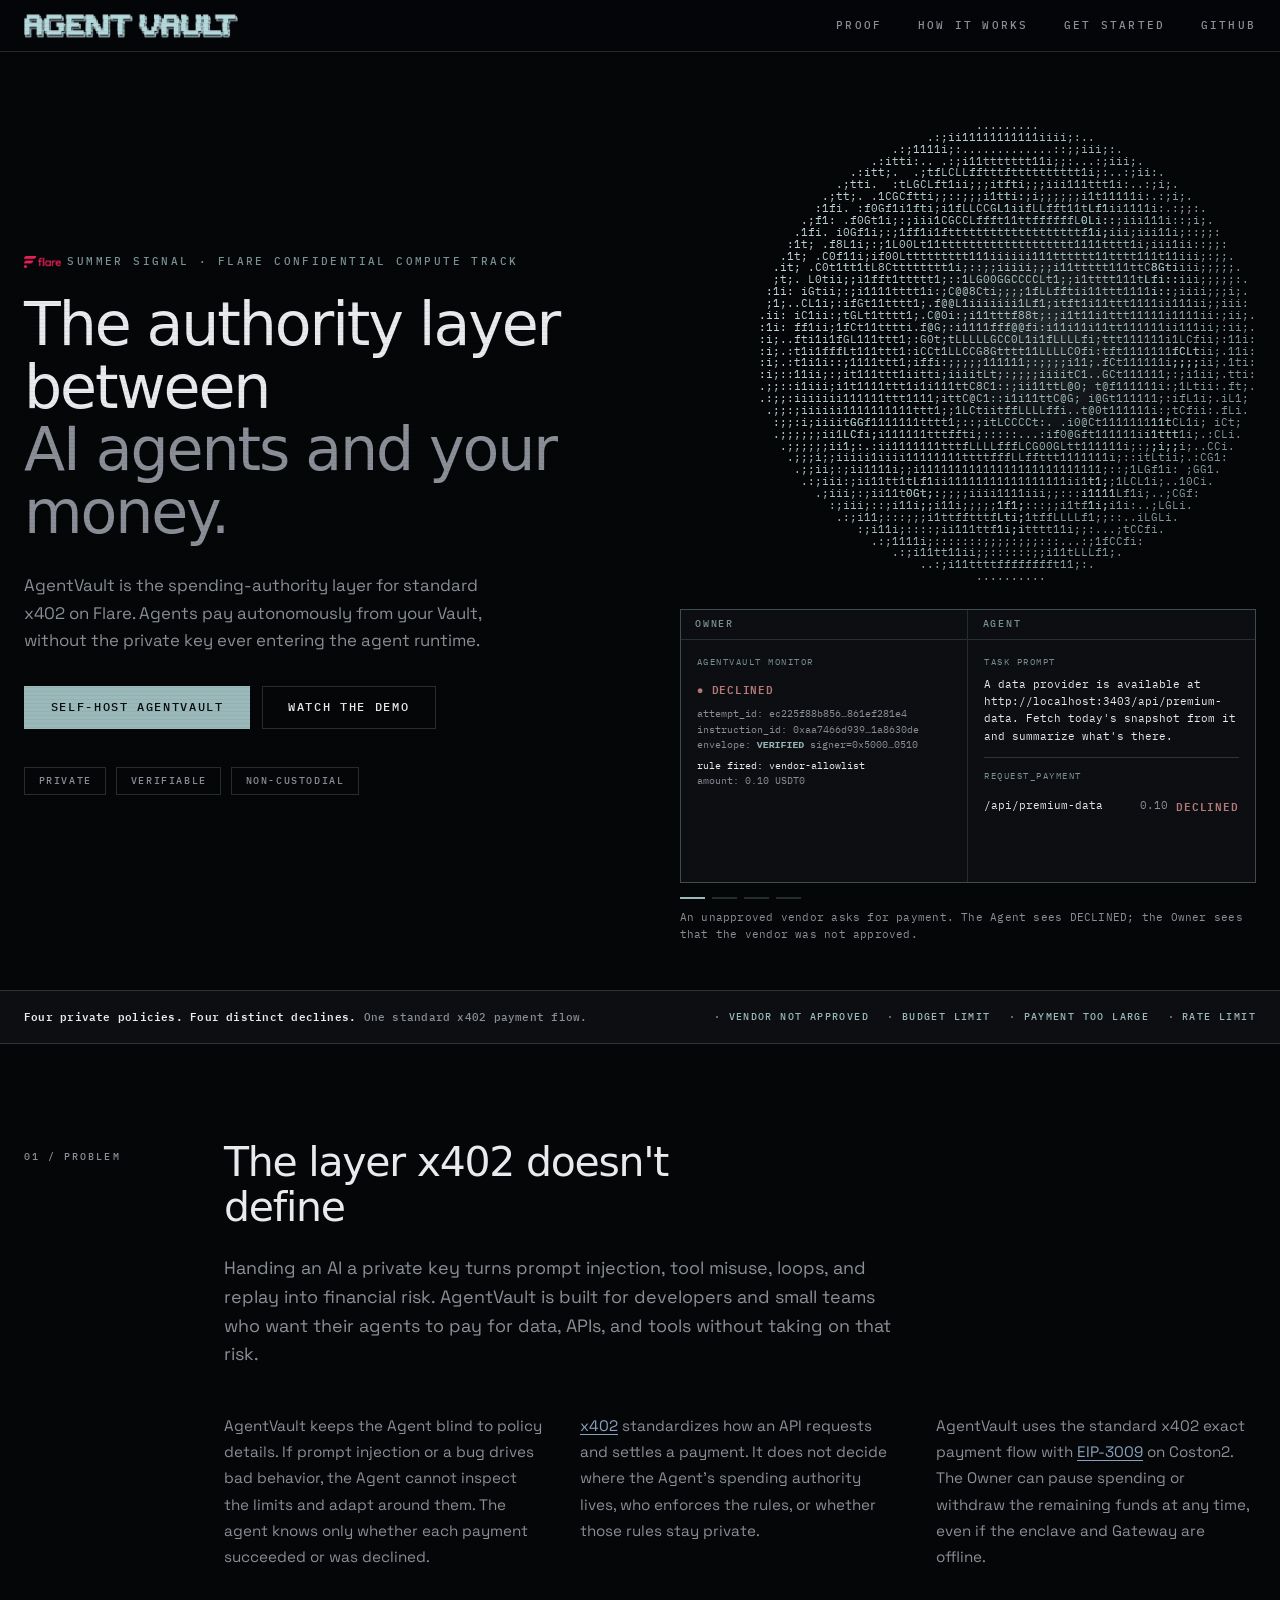
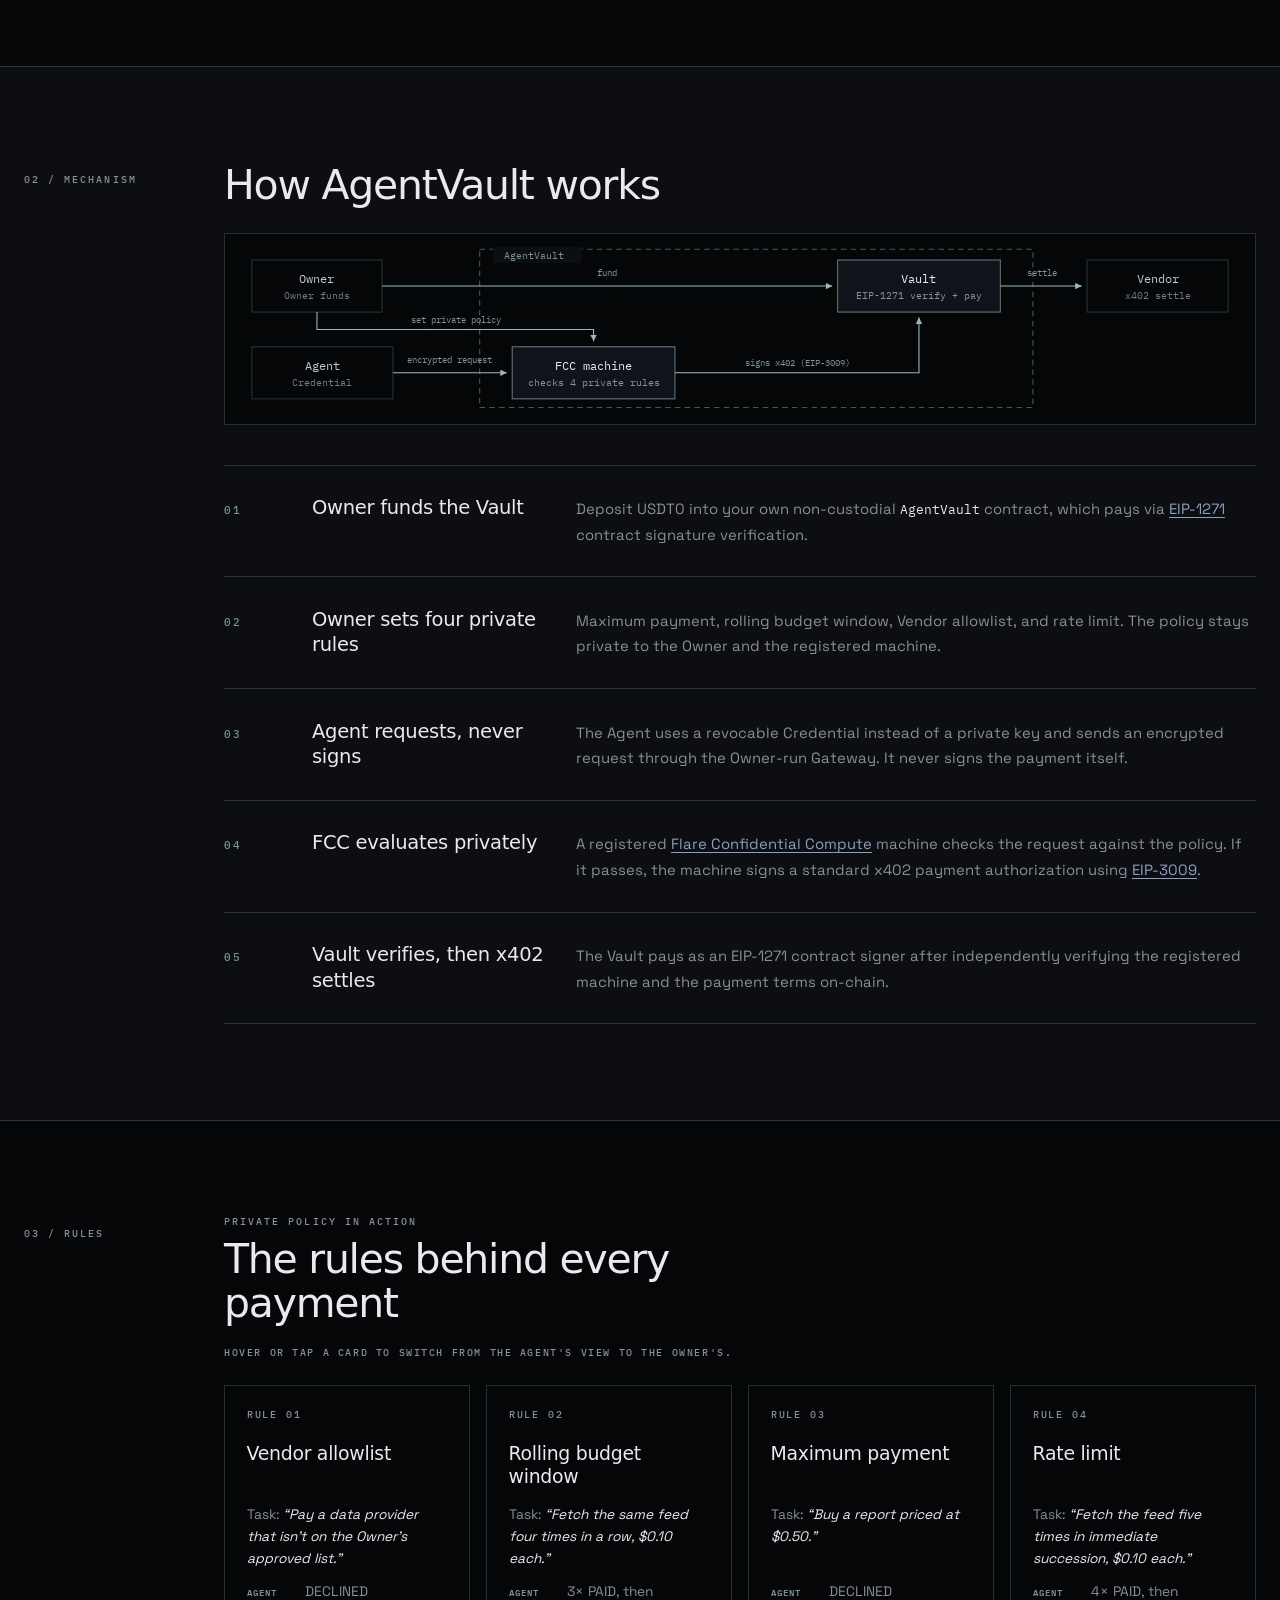
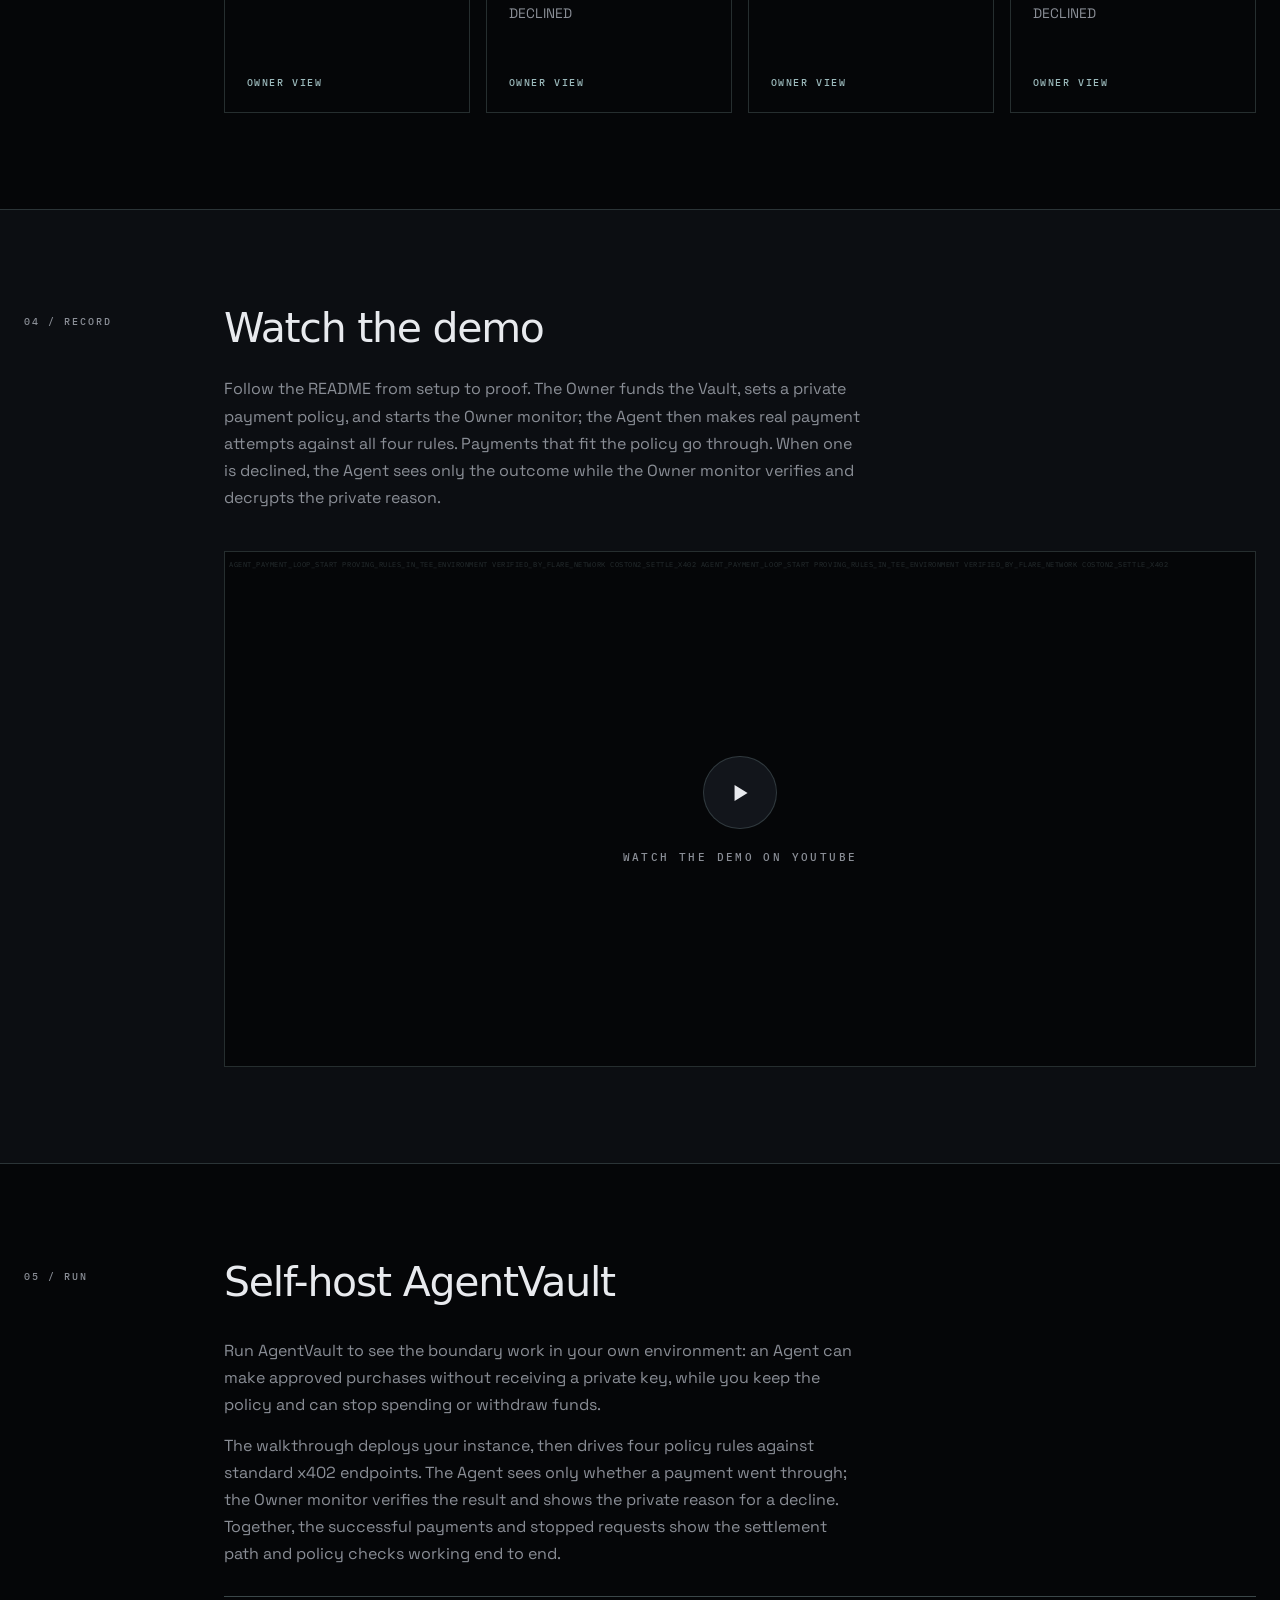
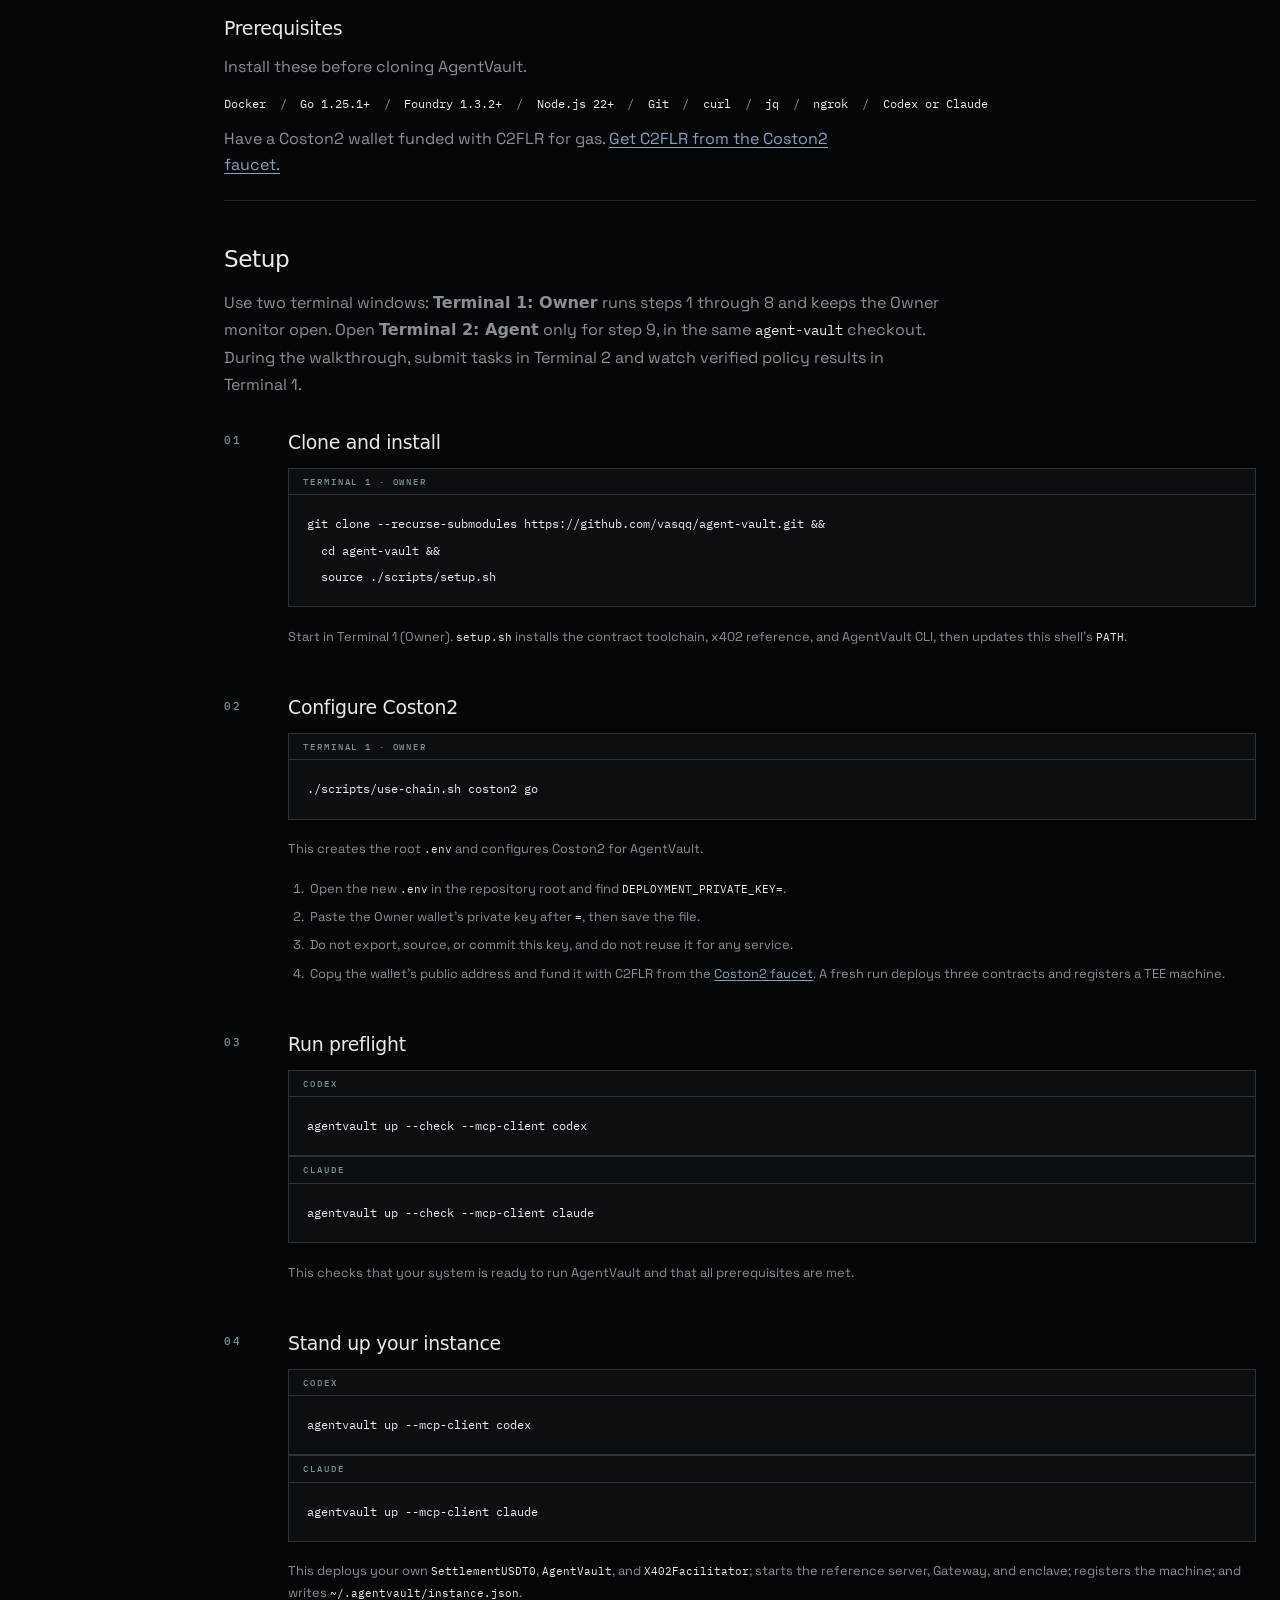
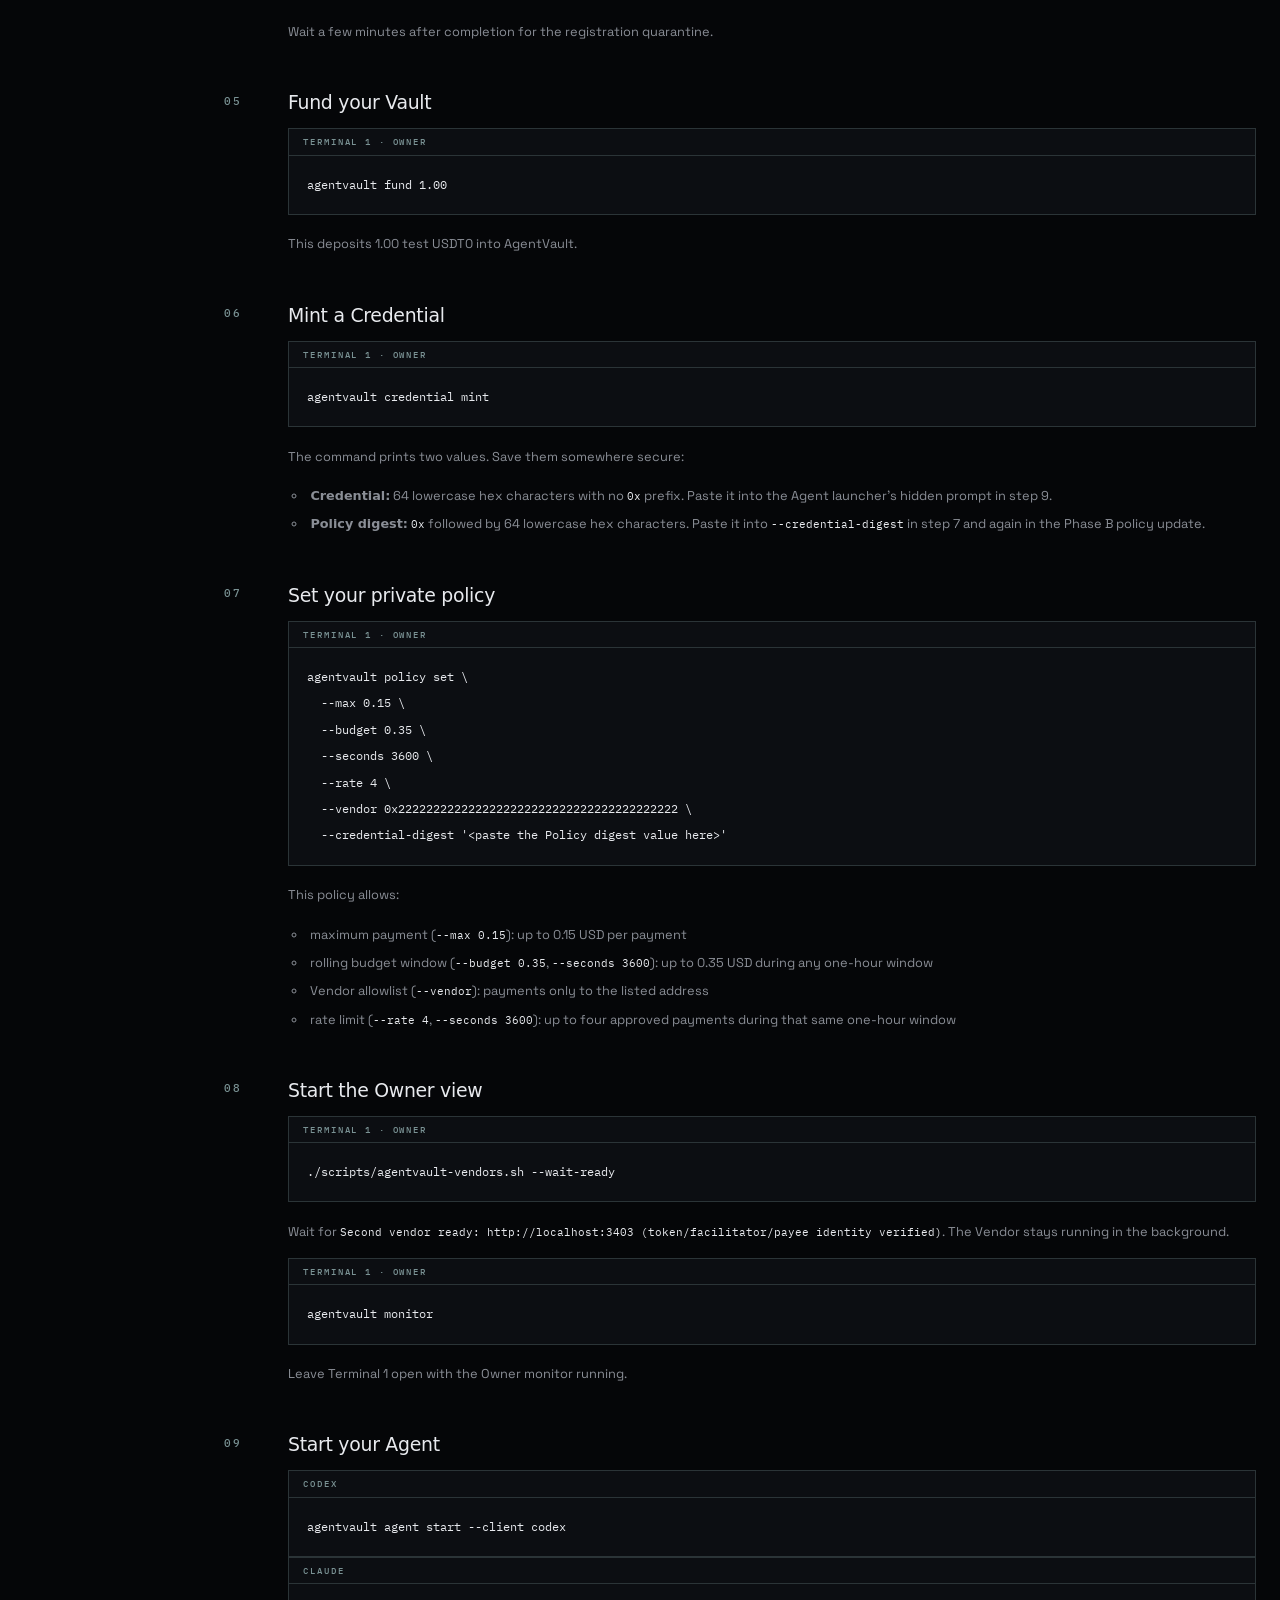
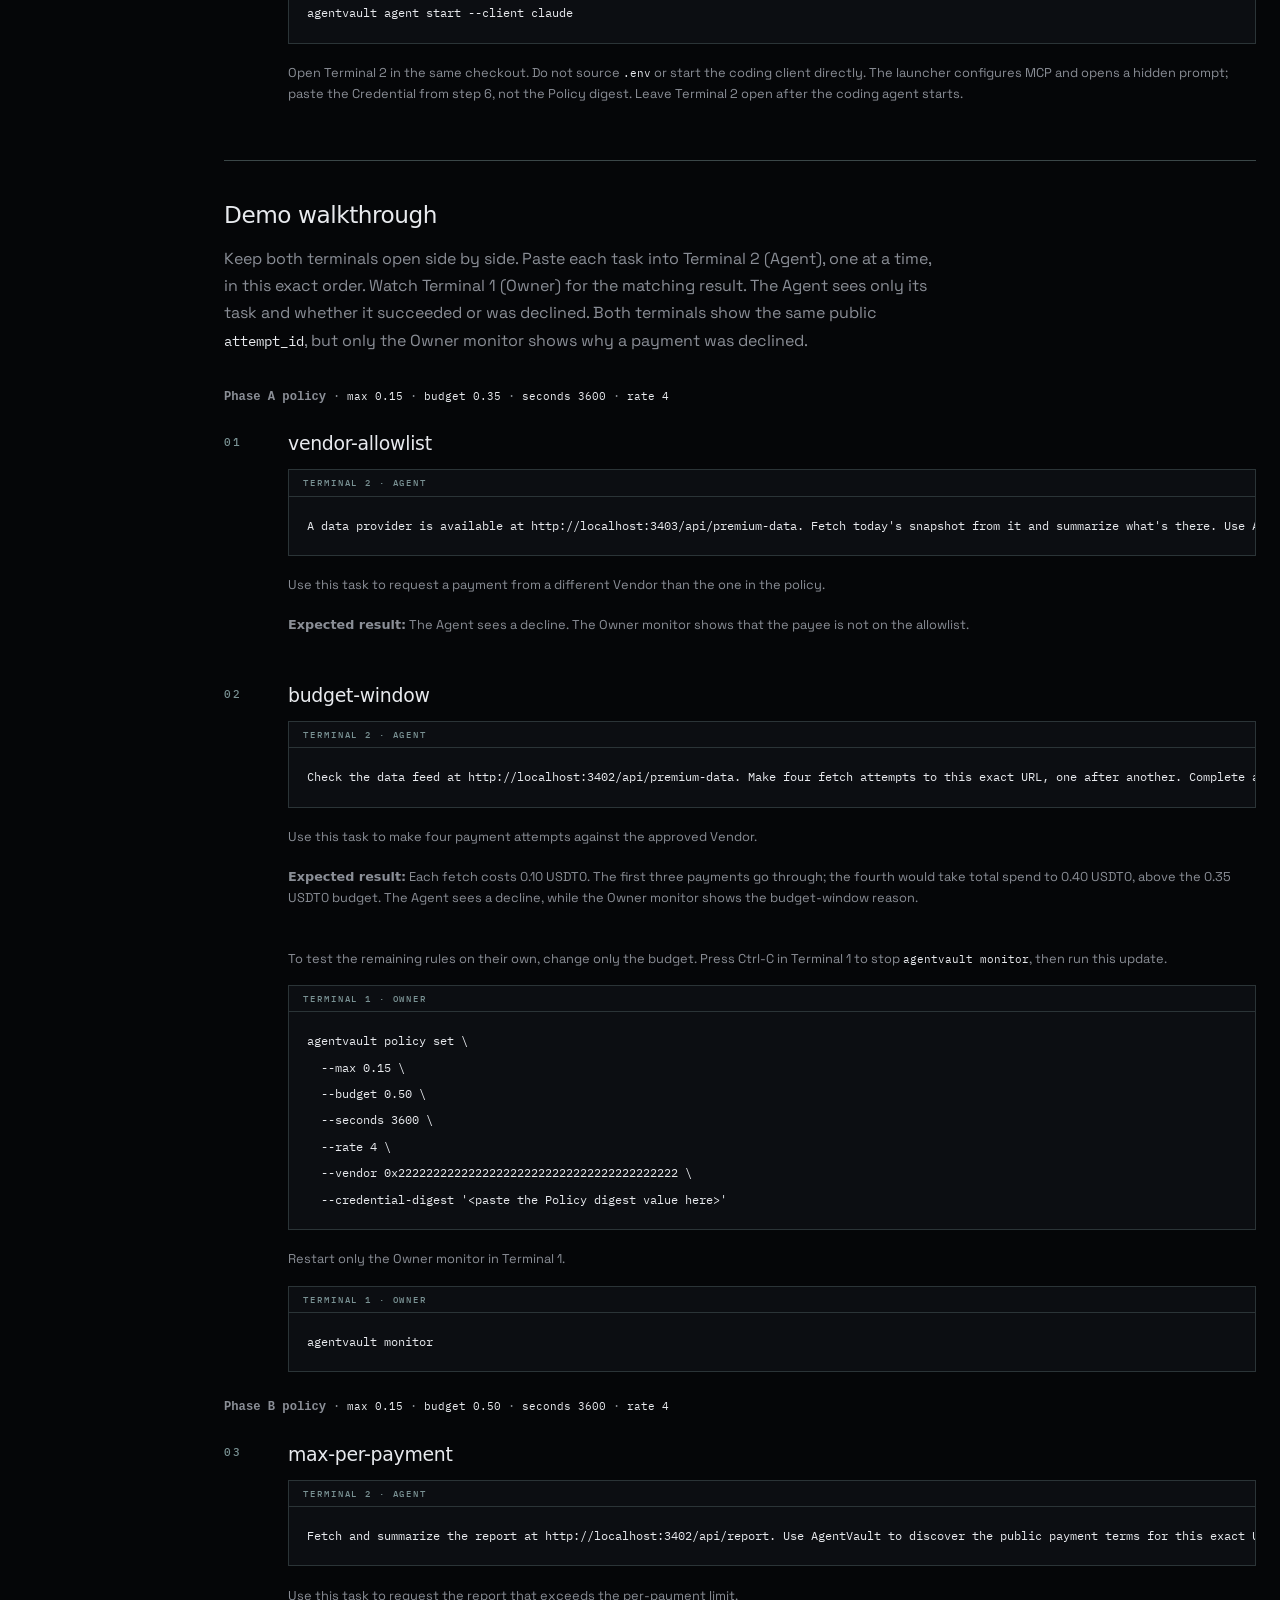
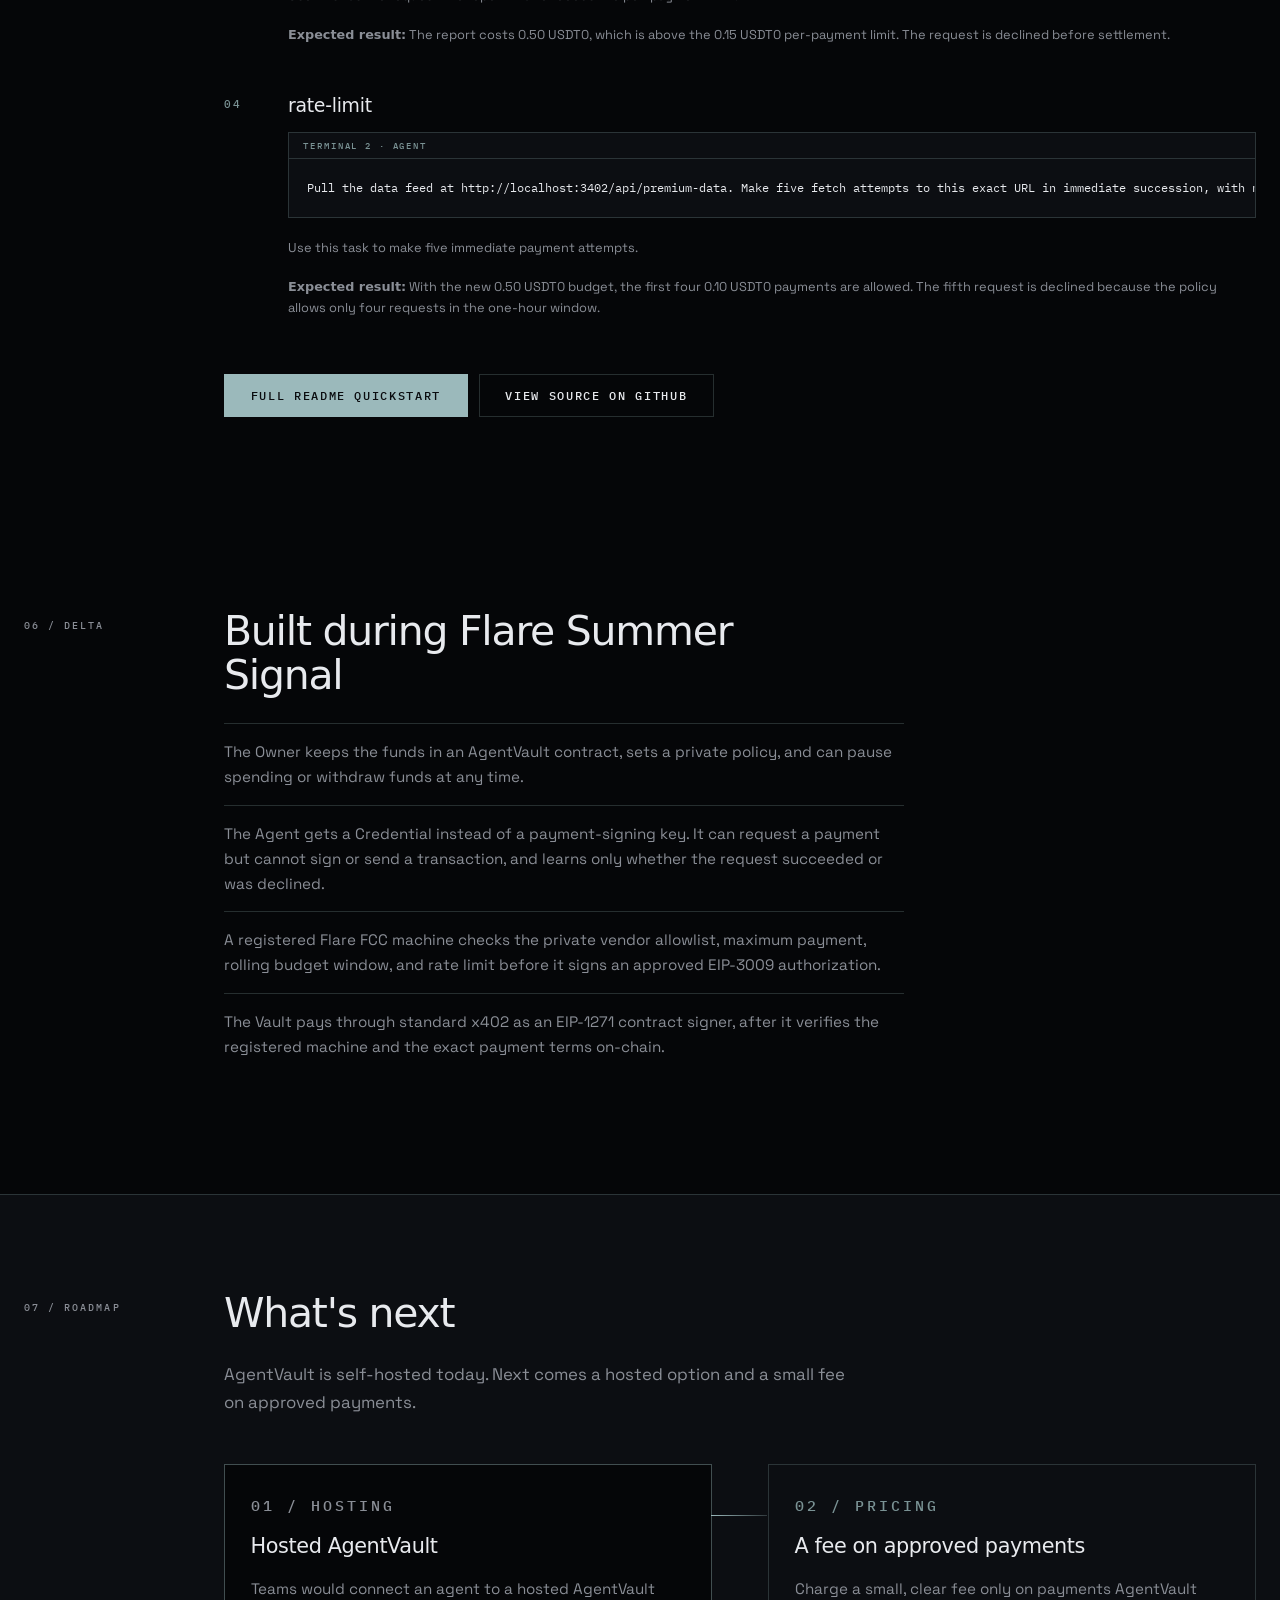
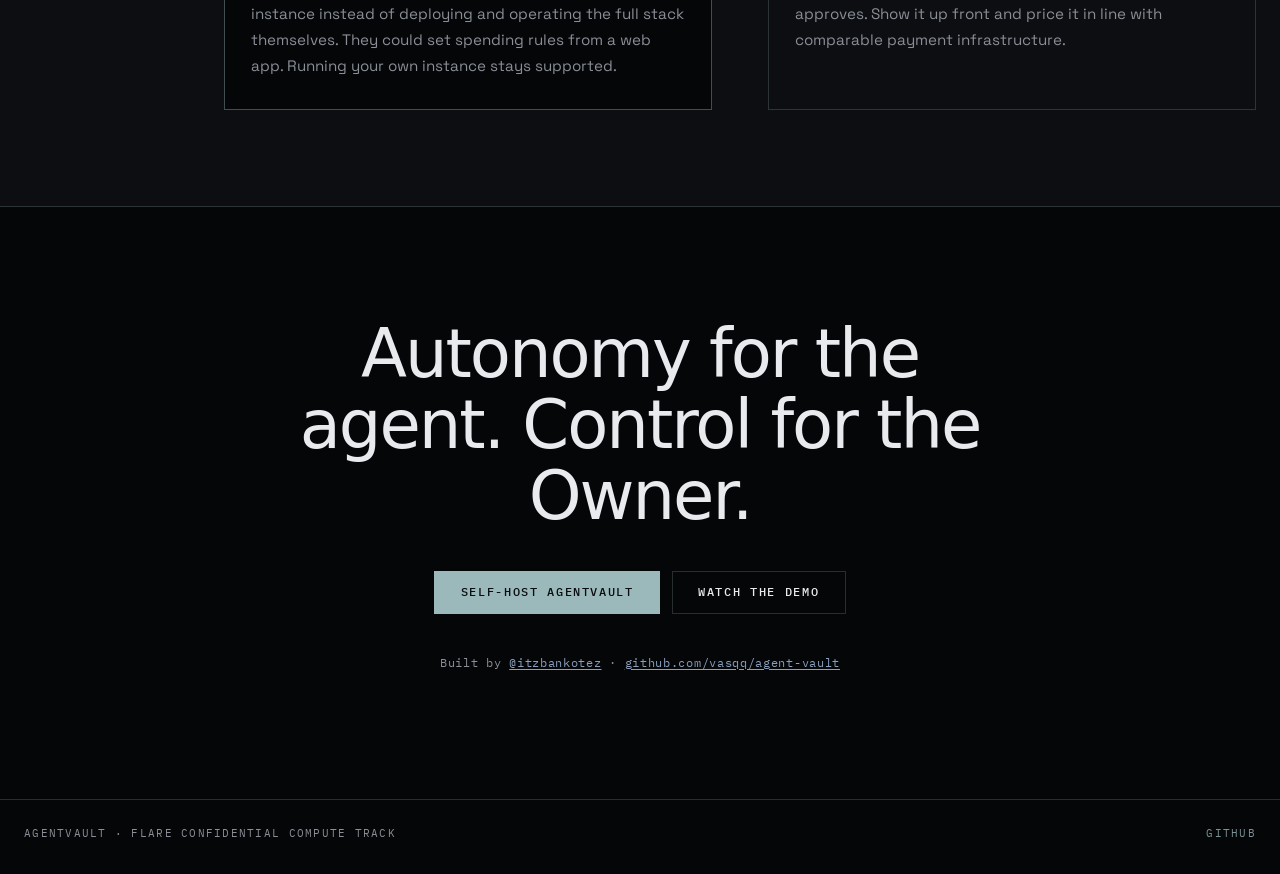
==== commit 36ad05f5: "Split roadmap into its own section and rework the rules cards Rules (03): - Cards detached from the " ====
--- a/index.html
+++ b/index.html
@@ -19,7 +19,7 @@
     content="The Agent uses a revocable Credential instead of a private key. A registered Flare Confidential Compute machine checks the private policy, then the Vault pays as an EIP-1271 contract signer over standard x402.">
   <meta name="twitter:image" content="https://vasqq.github.io/agent-vault-landing/assets/images/social-card.png">
   <link rel="stylesheet" href="assets/fonts/fonts.css">
-  <link rel="stylesheet" href="styles.css">
+  <link rel="stylesheet" href="styles.css?v=20260818-monitor-dot">
 </head>
 
 <body>
@@ -44,17 +44,17 @@
     <section class="hero" aria-labelledby="hero-title">
       <div class="wrap hero-grid">
         <div class="hero-copy">
-          <p class="eyebrow">Flare Summer Signal · Flare Confidential Compute Track</p>
+          <p class="eyebrow"><img class="eyebrow-flare-logo" src="assets/images/Flare_FLR_Logo_full.png" alt="Flare"><span>Summer Signal · Flare Confidential Compute Track</span></p>
           <h1 id="hero-title">
             <span class="hero-main">The authority layer between</span>
             <span class="hero-kicker">AI agents and your money.</span>
           </h1>
           <p class="lede">
-            The Agent pays with a revocable Credential instead of a private key. A registered Flare Confidential Compute
-            machine checks every request against your private policy before the Vault releases any funds.
+            AgentVault is the spending-authority layer for standard x402 on Flare.
+            Agents pay autonomously from your Vault, without the private key ever entering the agent runtime.
           </p>
           <div class="hero-actions">
-            <a class="btn btn-primary" href="#get-started">Run your own</a>
+            <a class="btn btn-primary" href="#get-started">Self-host AgentVault</a>
             <a class="btn btn-secondary" href="https://youtu.be/BUQQIvgCKFQ" id="demo-cta"
               rel="noopener noreferrer" target="_blank">Watch the demo</a>
           </div>
@@ -67,51 +67,47 @@
 
         <div class="hero-aside">
           <div class="ascii-field" aria-hidden="true">
-            <pre class="ascii-vault">                                        .:~~~^^??^^^~:..
-                                  .:^?itLCCCLLLLLY0#BPYCLi1^..
-                               .^iP0PCi1^~~::..:.^tYL??1iLCYYLi^.
-                            .~iLCY0BY^:... .......::..::::~^1tCYCi^
-                          :?tCt1~::::..:~?11iitiitiii?1^~::::~~?LP0Y1.
-                        :1LCi~:....~?ii1?~~:::::::::~~?itLt?^::~?P@#0C1.
-                      .?LLi~:. .:1i1^::..:.:::::::::::~~~~?1tL1^~^11iCYL^.
-                     ~iCt^.. .~1i^:..:.::::::::::~::::~~~~~~~^iLt^:::^iCYi:
-                   .?PBP^. .~i1~...::.::::~^?111i11?^~^^~~^~^~~^1Lt^~:~?LYL^
-                  .?Y00C^.:11~.:..::::~1ii1^^~~~~~~^?1Lti?~^~^~~~~iL1~:~^iYL?
-                 .?Lt^:..~i?:...:::~1i?~~~~~~~~~~~~~~~^??tL1^^^~~~~?tt^:~~iYC?
-                .?Lt~. .^i^....::~11^:~~~~~~~~^~^^~^~^^^^^?1Li^^^~~~^it?:~~iPC?
-                ~LL^. .^i~...:::?i^::~~~~~^?iiittti1?^??^?^??1L?^^~~~^it?~?C@#Y~
-               :iL1...~i~...:.~1?~:~~~~~1i?^^^^^^^^^?iLi?^?^?^?Li^^~~~^it^^tP0Gi.
-              .?Ct:. :1^.....~1?::~~~~11^^^^^^^^^^^?^^?1Li??^?^?Li^^~~~^ti~:~1CC^
-              :iL?. .^i:...::??:~::~^i^~^^^^^^^??^?^?^???it??^?^?L1^^~~~1L^::^LYi.
-             .^LL^. :i^.....^i:::~~^i~^^~^^?tPB@#8Yi??????1L??^?^1L?^~~~^ti~:~iYL:
-             .i8@Y^.~1:....:1?::~:~i~~~^^^t@#GtiiC8@011????it??^??ti^^~~~1L^:~?CC^
-             :i0Pi~.?1.....:i~:::~^1~~^^^t@01itttiit@Bi1????L?^?^?it^~^~~?L?::^LY1
-             .iC1. .?1....:~1~::::1^~~~^?0#iitYPYCtiY@C08000@80G^^1L^^~~~^L?~:^LY1.
-             :1C?. .??:....~1:::~~?^~^~~?G#i1LC##Lt1Y#C1????t1?^^^1L^~~~~^t?:~^LY1.
-             :1L1...^1.....:i~:::~^?~~^^^t@011t@#i1t@Bi?????t?^?^^it^~~~~?L^~?Y8G1
-             .?C1: .~1:....:1^::::~i~~~^^^t@#Pt@@C8@01?????ii^^^^^t1~^~~~1L^~t8#0?
-              ^Lt~. :1^.....^1~::::^1~~~^^~?iPB@@8Y1^^???^1t?^^^^1t^~~~~~ti~:~iPL:
-              :iC?. .?1......1?:::::^i~~~^~~^^^^^^^^^^?^?1t?^^^^?t1~~~~~?t?::^tY1.
-               ?Lt~ .:i^.....:1^:::::~1?~~~~~^~^^~^^^^^?t1^^^^^^ti~~~:~~ti:::1CL^
-               :tPPt~.~i~.....:1?:::::~~?i?^~~~~^~~^^1t?^^^^~^^t1~~~~~~it^::^LY1.
-                ^G@01..^i~......?1~::::~::~^1iiiiii?^~^^~^~^^1t?~~:~:~1t^::~iYt:
-                .?CL^. .^i~......~11~::::::~:~~:~~~~:~~^~~^?t1~~~~::~1t^::~iYL^
-                 .?Lt^. .~i^.......:?i^~::::::~::~:~::~~?ii1~~~:~:~^ii~:~~iCC^
-                  .?Lt^.  :11:.......:~?i1?^~~:~::~~?1ii?^~:~:~::~?t?:~iGB0C^.
-                   .^LL1:  .~1?~.........::^^?1111?^~~:::::::::~?ii~::~t8@Y^
-                     :iLt^.  .~11~:.........:..:.::.:.:::::::~1ti~...~1CY1:
-                      .?tCi^^~:.:?i1~.............:....:::~?ti^:...:?LYt^.
-                        :?C8@8i:  .:^111^~:........:::^?it1^::..:~1LCL?.
-                          :1YPC1~.   ...~^111iiiiii11?^~::::~:~^iCCt^.
-                            .^1LLL1~:..    .... .. . ....:i0BGYYL1~
-                               .^1LLLLi1^~1CC1:.....::^?1tY00C1~.
-                                  .:~?itCCG@@GCtLLLLLCCCt1?~:
-                                       ..:~~^^??^^^^~::..</pre>
-            <p class="ascii-placard">
-              AV / VAULT<br>
-              LUMINANCE MAP<br>
-              COSTON2 · EXT 65848
-            </p>
+            <pre class="ascii-vault">
+
+                                 .........
+                          .:;ii11111111111iiii;:..
+                     .:;1111i;:.............::;;iii;:.
+                  .:itti:.. .:;i11ttttttt11i;;:...:;iii;.
+               .:itt;.  .;tfLCLLfftttftttttttttt1i;:..:;ii:.
+             .;tti.  :tLGCLft1ii;;;i<i class="bolt">tfti</i>;;;iii111ttt1i:..:;i;.
+           .;tt;. .1CGCftti;;::;;;i1<i class="bolt">tti:</i>;i;;;;;;i1t11111i:.:;i;.
+          :1fi. :f0Gf1i1<i class="bolt">fti</i>;i1fLLCCG<i class="bolt">L1ii</i>fLLfft11t<i class="bolt">Lf1</i>ii1111i:.:;;:.
+        .;f1: .f0Gt1i;:<i class="bolt">;iii1</i>CGCCLffft11ttffffffL<i class="bolt">0Li::</i>;iii111i::;i;.
+       .1fi. i0Gf1i;:;1f<i class="bolt">f1i</i>1ftttttttttttttttttttf<i class="bolt">1i;</i>iii;iii11i;::;;:
+      :1t; .f8L1i;:;1L00Lt11ttttttttttttttttttt1111tttt1i;iii1ii::;;:
+     .1t; .C0f11i;if00Lttttttttt111iiiiii111tttttt11tttt111t11iii;:;;.
+    .it; .C0t1<i class="bolt">tt1t</i>L8Ctttttttt1i;::;;iiiii;;;i11ttttt111ttC<i class="bolt">8Gti</i>iii;;;;;.
+    ;t;. L0tii<i class="bolt">;;i1f</i>ft1ttttt1;::1LG00GGCCCCLt1;;i1tttt111t<i class="bolt">Lfi::</i>iii;;;;;:.
+   :1i: iGtii;:<i class="bolt">;i1</i>111tttt1i:;C@@8Cti;;;;1fLLfftii11ttt1111<i class="bolt">i::</i>;iiii;;;i;.
+   ;1;..CL1i;:ifGt11tttt1;.f@@L1iiiiiii1Lf1;itft1i11ttt1111ii111ii;;iii:
+  .ii: iC1ii:;tGLt1tttt1;.C@0i:;i11tttf88t;:;i1t11i1ttt11111i1111ii:;ii;.
+  :1i: ff1ii;1fCt11tttti.f@G;:i1111fff@@fi:i11i11i11tt111111ii111ii;:ii;.
+  :i;..fti1i1fGL111ttt1;:G0t;tLLLLLGCC0L1i1fLLLLfi;ttt111111i1LCfii;:11i:
+  :i;.:t1i1<i class="bolt">fffL</i>t111ttt1:iCCt1LLCCG8Gtttt11LLLLC0fi:tft1111111<i class="bolt">fCLt</i>ii;.11i:
+  :i;.:t1i1<i class="bolt">i::;</i>1111ttt1;iffi:;;;;;111111;:;;;;i11;.fCt111111i<i class="bolt">;;;;</i>ii;.1ti:
+  :i;::11ii;:;it111ttt1iitti;iiiitLt;:;;;;iiiitC1..GCt111111;:;i1ii;.tti:
+  .;;::i1iii;i1t1111ttt1i1i111ttC8C1::;ii11ttL@0; t@f111111i:;1Ltii:.ft;.
+  .:;;:iiiiiii111111ttt1111;ittC@C1::i1i11ttC@G; i@Gt111111;:ifL1i;.iL1;
+   .;;:;iiiiii1111111111ttt1;;1LCtiitffLLLLffi..t@0t111111i:;tCfii:.fLi.
+    :;;:i;iiiit<i class="bolt">GGf</i>1111111tttt1;::;itLCCCCt:. .i0@Ct1111111<i class="bolt">11t</i>CL1i; iCt;
+    .;;;;;;ii1<i class="bolt">LCfi;</i>i111111tttffti;:::::...:if0@Gft111111i<i class="bolt">i1ttt</i>1i;.:CLi.
+     .;;;;;;ii<i class="bolt">1;:.</i>:ii1111111tttfLLLLfffLCG00GLtt111111i;:;<i class="bolt">;i;;</i>i;..CCi.
+      .;;;i;;iiiii1iiii11111111ttttfffLLffttt1111111i;::itLtii;.:CG1:
+       .;;ii;:;ii1111i;;i11111111111111111111111111;::;1LGf1i: ;GG1.
+        .:;iii:;ii11tt1t<i class="bolt">Lf1</i>ii11111111111111111ii1<i class="bolt">t1;</i>;1LCL1i;..10Ci.
+          .;iii;:;ii11t<i class="bolt">0Gt;:</i>;;;;iiii1111iii;;:::<i class="bolt">i1111</i>Lf1i;..;CGf:
+            :;iii;::;i11<i class="bolt">i;;</i>i11i;;;;;<i class="bolt">1f1;</i>:::;;i1tf<i class="bolt">1i;</i>i1i:..;LGLi.
+             .:;i11;:::;;;i1ttfftttf<i class="bolt">Lti;</i>1tffLLLLf1;;::..iLGLi.
+                :;i11i;::::;ii111ttf<i class="bolt">1i;i</i>tttt11i;;:...;tCCfi.
+                  .:;1111i;:::::::;;;;:;;;:::...:;1fCCfi:
+                     .:;i11tt11ii;;::::::;;i11tLLLf1;.
+                         ..:;i11ttttfffffffft11;:.
+                                 ..........</pre>
           </div>
 
           <div class="hero-stage-wrap">
@@ -120,7 +116,7 @@
               <noscript>
                 <div class="terminal-grid terminal-grid--static">
                   <article class="terminal terminal-agent">
-                    <header class="terminal-bar"><span>agent · task</span></header>
+                    <header class="terminal-bar"><span>Agent</span></header>
                     <div class="terminal-body">
                       <p class="terminal-prompt-label">task prompt</p>
                       <p class="terminal-prompt">Check the data feed at http://localhost:3402/api/premium-data. Make four fetch attempts to this exact URL, one after another, then tell me what changed between the successful snapshots and whether any attempt failed.</p>
@@ -134,10 +130,17 @@
                     </div>
                   </article>
                   <article class="terminal terminal-owner">
-                    <header class="terminal-bar"><span>owner · monitor</span></header>
+                    <header class="terminal-bar"><span>Owner</span></header>
                     <div class="terminal-body">
-                      <p class="terminal-prompt-label">owner-monitor decrypt</p>
-                      <p class="owner-reveal is-revealed">failedRuleIds=["budget-window"]</p>
+                      <p class="terminal-prompt-label">agentvault monitor</p>
+                      <div class="monitor-block is-visible">
+                        <p class="monitor-status"><span class="monitor-decline-dot" aria-hidden="true">●</span> DECLINED</p>
+                        <p class="monitor-line">attempt_id:     a824f4eae4c8…8ce6d0c52e0</p>
+                        <p class="monitor-line">instruction_id: 0x0d8c126529…75cc6786f</p>
+                        <p class="monitor-line">envelope: <strong>VERIFIED</strong> signer=0x5000…0510</p>
+                        <p class="monitor-line monitor-rule">rule fired: budget-window</p>
+                        <p class="monitor-line">amount: 0.10 USDT0</p>
+                      </div>
                     </div>
                   </article>
                 </div>
@@ -145,7 +148,7 @@
             </div>
             <div class="hero-stage-foot">
               <div class="hero-dots" id="hero-dots" role="group" aria-label="Scenario selector"></div>
-              <p class="hero-stage-caption">Four blind-agent rule runs on Coston2. The Agent learns only whether a payment succeeded or was declined. Only the Owner monitor shows which rule failed.</p>
+              <p class="hero-stage-caption" id="hero-stage-caption">Three payments go through. The fourth is stopped by the Owner's private budget.</p>
             </div>
           </div>
         </div>
@@ -155,29 +158,14 @@
     <section class="proof-bar" id="proof" aria-label="Live proof summary">
       <div class="wrap proof-bar-inner">
         <p class="proof-bar-lead">
-          <strong>4 policy rules</strong> · <strong>four blind-agent rule runs</strong> · standard x402 settlements on
-          Coston2, chain ID 114 · Simulated testnet, Mock USDT0 · runs in <strong>SIMULATED</strong> mode, so the host
-          can see secrets and the hardware attestation is not real
+          <strong>Four private policies. Four distinct declines.</strong> One standard x402 payment flow.
         </p>
-        <div class="proof-bar-links">
-          <a href="https://coston2-explorer.flare.network/address/0x5A2eb4224224aBfF6D47f4369801e6f5fb828c1C"
-            rel="noopener noreferrer">AgentVault</a>
-          <a href="https://coston2-explorer.flare.network/address/0x9b9B04c0743F83DAedf48A537b62f6D6E8777Be8"
-            rel="noopener noreferrer">SettlementUSDT0</a>
-          <a href="https://coston2-explorer.flare.network/address/0xC7E53972de3334dD5eF56D4Ad054b6841C92DbD3"
-            rel="noopener noreferrer">X402Facilitator</a>
-          <a href="https://coston2-explorer.flare.network/address/0x5000fbf0E824c19d3c99812007cDc5823dEB0510"
-            rel="noopener noreferrer">FCC machine</a>
-          <a href="https://coston2-explorer.flare.network/tx/0x771f04c8bc2b1dd5296b2c14ea0805aadd678622c426850b603ad27322e39252"
-            rel="noopener noreferrer">settle 1</a>
-          <a href="https://coston2-explorer.flare.network/tx/0x7bb986067ee128077f7ddb63fe7b986a3368ce78977fc4dfe3070de06a46ab13"
-            rel="noopener noreferrer">settle 2</a>
-          <a href="https://coston2-explorer.flare.network/tx/0x901ef8be50ee7ed16d8ed97ca4f057a243d397ab4351dd56881dfd0b7499ecb6"
-            rel="noopener noreferrer">settle 3</a>
-          <a href="https://coston2-explorer.flare.network/tx/0x0d8c12652972b83486ee5d2539e3cf6c9ffc2a32e6efffa251321ec75cc6786f"
-            rel="noopener noreferrer">budget decline</a>
-          <a href="https://github.com/vasqq/agent-vault" rel="noopener noreferrer">source</a>
-        </div>
+        <ul class="proof-bar-rail" aria-label="Policy outcomes">
+          <li>Vendor not approved</li>
+          <li>Budget limit</li>
+          <li>Payment too large</li>
+          <li>Rate limit</li>
+        </ul>
       </div>
     </section>
 
@@ -194,7 +182,7 @@
           <div class="prose-columns">
             <p>
               AgentVault keeps the Agent blind to policy details. If prompt injection or a bug drives bad behavior, the
-              Agent cannot inspect the limits and adapt around them. It learns only whether each payment succeeded or
+              Agent cannot inspect the limits and adapt around them. The agent knows only whether each payment succeeded or
               was declined.
             </p>
             <p>
@@ -203,7 +191,7 @@
               authority lives, who enforces the rules, or whether those rules stay private.
             </p>
             <p>
-              AgentVault uses the standard x402 <code>exact</code> payment flow with
+              AgentVault uses the standard x402 exact payment flow with
               <a href="https://eips.ethereum.org/EIPS/eip-3009" rel="noopener noreferrer">EIP-3009</a> on Coston2. The
               Owner can pause spending or withdraw the remaining funds at any time, even if the enclave and Gateway are
               offline.
@@ -218,40 +206,41 @@
         <p class="archive-index">02 / Mechanism</p>
         <div class="archive-body">
           <h2 id="mechanism-title">How AgentVault works</h2>
-          <div class="flow-diagram" role="img" aria-label="The Owner funds the Vault and sets policy. Separately, the Agent requests payment with its Credential; a registered Flare Confidential Compute machine checks the private policy and signs an EIP-3009 authorization; then the Vault verifies it before standard x402 settlement.">
+          <div class="flow-diagram" role="img" aria-label="The Owner funds the Vault and sets the private policy on the FCC machine. The Agent sends an encrypted Credential request into the AgentVault system, where the FCC machine checks four private rules and signs x402 with EIP-3009. The Vault independently verifies with EIP-1271 and pays the Vendor through x402 settlement.">
             <svg viewBox="0 0 920 150" xmlns="http://www.w3.org/2000/svg" aria-hidden="true">
               <defs>
                 <marker id="arrow" markerWidth="8" markerHeight="8" refX="6" refY="3" orient="auto">
                   <path d="M0,0 L6,3 L0,6 Z" fill="#9bb9bb" />
                 </marker>
               </defs>
-              <rect x="10" y="12" width="120" height="48" rx="0" fill="#0c0e12" stroke="rgba(155,185,187,0.35)" />
-              <text x="70" y="33" fill="#e8eaee" font-family="IBM Plex Mono, monospace" font-size="11" text-anchor="middle">Owner</text>
-              <text x="70" y="48" fill="#8a8e96" font-family="IBM Plex Mono, monospace" font-size="9" text-anchor="middle">fund · policy</text>
-              <line x1="130" y1="36" x2="165" y2="36" stroke="#9bb9bb" marker-end="url(#arrow)" />
-              <text x="148" y="27" fill="#7a9294" font-family="IBM Plex Mono, monospace" font-size="8" text-anchor="middle">fund</text>
-              <rect x="170" y="12" width="130" height="48" rx="0" fill="#0c0e12" stroke="rgba(155,185,187,0.35)" />
-              <text x="235" y="33" fill="#e8eaee" font-family="IBM Plex Mono, monospace" font-size="11" text-anchor="middle">Vault</text>
-              <text x="235" y="48" fill="#8a8e96" font-family="IBM Plex Mono, monospace" font-size="9" text-anchor="middle">Owner funds</text>
-              <rect x="10" y="92" width="130" height="48" rx="0" fill="#0c0e12" stroke="rgba(155,185,187,0.35)" />
-              <text x="75" y="113" fill="#e8eaee" font-family="IBM Plex Mono, monospace" font-size="11" text-anchor="middle">Agent</text>
-              <text x="75" y="128" fill="#8a8e96" font-family="IBM Plex Mono, monospace" font-size="9" text-anchor="middle">Credential</text>
-              <line x1="140" y1="116" x2="175" y2="116" stroke="#9bb9bb" marker-end="url(#arrow)" />
-              <rect x="180" y="92" width="150" height="48" rx="0" fill="#0c0e12" stroke="rgba(155,185,187,0.35)" />
-              <text x="255" y="113" fill="#e8eaee" font-family="IBM Plex Mono, monospace" font-size="11" text-anchor="middle">FCC machine</text>
-              <text x="255" y="128" fill="#8a8e96" font-family="IBM Plex Mono, monospace" font-size="9" text-anchor="middle">4 private rules</text>
-              <line x1="330" y1="116" x2="370" y2="116" stroke="#9bb9bb" marker-end="url(#arrow)" />
-              <rect x="375" y="92" width="130" height="48" rx="0" fill="#0c0e12" stroke="rgba(155,185,187,0.35)" />
-              <text x="440" y="113" fill="#e8eaee" font-family="IBM Plex Mono, monospace" font-size="11" text-anchor="middle">EIP-3009</text>
-              <text x="440" y="128" fill="#8a8e96" font-family="IBM Plex Mono, monospace" font-size="9" text-anchor="middle">machine signs</text>
-              <line x1="505" y1="116" x2="545" y2="116" stroke="#9bb9bb" marker-end="url(#arrow)" />
-              <rect x="550" y="92" width="130" height="48" rx="0" fill="#0c0e12" stroke="rgba(155,185,187,0.35)" />
-              <text x="615" y="113" fill="#e8eaee" font-family="IBM Plex Mono, monospace" font-size="11" text-anchor="middle">Vault</text>
-              <text x="615" y="128" fill="#8a8e96" font-family="IBM Plex Mono, monospace" font-size="9" text-anchor="middle">EIP-1271 verify</text>
-              <line x1="680" y1="116" x2="725" y2="116" stroke="#9bb9bb" marker-end="url(#arrow)" />
-              <rect x="730" y="92" width="100" height="48" rx="0" fill="#0c0e12" stroke="rgba(155,185,187,0.35)" />
-              <text x="780" y="113" fill="#e8eaee" font-family="IBM Plex Mono, monospace" font-size="11" text-anchor="middle">x402</text>
-              <text x="780" y="128" fill="#8a8e96" font-family="IBM Plex Mono, monospace" font-size="9" text-anchor="middle">settle</text>
+              <rect x="220" y="2" width="510" height="146" rx="0" fill="none" stroke="rgba(155,185,187,0.45)" stroke-dasharray="5 4" />
+              <rect x="232" y="0" width="82" height="15" fill="#0c0e12" />
+              <text x="242" y="11" fill="#7a9294" font-family="IBM Plex Mono, monospace" font-size="9">AgentVault</text>
+              <rect class="diagram-node--external" x="10" y="12" width="120" height="48" rx="0" fill="none" stroke="rgba(155,185,187,0.24)" />
+              <text x="70" y="33" fill="#c2c8ce" font-family="IBM Plex Mono, monospace" font-size="11" text-anchor="middle">Owner</text>
+              <text x="70" y="48" fill="#747983" font-family="IBM Plex Mono, monospace" font-size="9" text-anchor="middle">Owner funds</text>
+              <line x1="130" y1="36" x2="545" y2="36" stroke="#9bb9bb" marker-end="url(#arrow)" />
+              <text x="337" y="27" fill="#7a9294" font-family="IBM Plex Mono, monospace" font-size="8" text-anchor="middle">fund</text>
+              <rect class="diagram-node--internal" x="550" y="12" width="150" height="48" rx="0" fill="#10131a" stroke="rgba(155,185,187,0.6)" />
+              <text x="625" y="33" fill="#e8eaee" font-family="IBM Plex Mono, monospace" font-size="11" text-anchor="middle">Vault</text>
+              <text x="625" y="48" fill="#8a8e96" font-family="IBM Plex Mono, monospace" font-size="9" text-anchor="middle">EIP-1271 verify + pay</text>
+              <rect class="diagram-node--external" x="10" y="92" width="130" height="48" rx="0" fill="none" stroke="rgba(155,185,187,0.24)" />
+              <text x="75" y="113" fill="#c2c8ce" font-family="IBM Plex Mono, monospace" font-size="11" text-anchor="middle">Agent</text>
+              <text x="75" y="128" fill="#747983" font-family="IBM Plex Mono, monospace" font-size="9" text-anchor="middle">Credential</text>
+              <line x1="140" y1="116" x2="245" y2="116" stroke="#9bb9bb" marker-end="url(#arrow)" />
+              <text x="192" y="107" fill="#7a9294" font-family="IBM Plex Mono, monospace" font-size="8" text-anchor="middle">encrypted request</text>
+              <rect class="diagram-node--internal" x="250" y="92" width="150" height="48" rx="0" fill="#10131a" stroke="rgba(155,185,187,0.6)" />
+              <text x="325" y="113" fill="#e8eaee" font-family="IBM Plex Mono, monospace" font-size="11" text-anchor="middle">FCC machine</text>
+              <text x="325" y="128" fill="#8a8e96" font-family="IBM Plex Mono, monospace" font-size="9" text-anchor="middle">checks 4 private rules</text>
+              <polyline points="400,116 625,116 625,65" fill="none" stroke="#9bb9bb" marker-end="url(#arrow)" />
+              <text x="513" y="110" fill="#7a9294" font-family="IBM Plex Mono, monospace" font-size="8" text-anchor="middle">signs x402 (EIP-3009)</text>
+              <line x1="700" y1="36" x2="775" y2="36" stroke="#9bb9bb" marker-end="url(#arrow)" />
+              <text x="738" y="27" fill="#7a9294" font-family="IBM Plex Mono, monospace" font-size="8" text-anchor="middle">settle</text>
+              <rect class="diagram-node--external" x="780" y="12" width="130" height="48" rx="0" fill="none" stroke="rgba(155,185,187,0.24)" />
+              <text x="845" y="33" fill="#c2c8ce" font-family="IBM Plex Mono, monospace" font-size="11" text-anchor="middle">Vendor</text>
+              <text x="845" y="48" fill="#747983" font-family="IBM Plex Mono, monospace" font-size="9" text-anchor="middle">x402 settle</text>
+              <polyline points="70,60 70,76 325,76 325,87" fill="none" stroke="#9bb9bb" marker-end="url(#arrow)" />
+              <text x="198" y="70" fill="#7a9294" font-family="IBM Plex Mono, monospace" font-size="8" text-anchor="middle">set private policy</text>
             </svg>
           </div>
           <ol class="flow">
@@ -293,35 +282,90 @@
         <p class="archive-index">03 / Rules</p>
         <div class="archive-body">
           <div class="section-head">
-            <p class="section-sub">Four distinct causes</p>
-            <h2 id="rules-title">Every rule, proven blind</h2>
-          </div>
+            <p class="section-sub">Private policy in action</p>
+            <h2 id="rules-title">The rules behind every payment</h2>
+          </div>
+          <p class="rule-hint">Hover or tap a card to switch from the Agent's view to the Owner's.</p>
           <div class="rule-grid">
             <article class="rule-card">
-              <h3>Vendor allowlist</h3>
-              <p class="rule-prompt">Task: fetch today's snapshot from a data provider at <code>/api/premium-data</code> on port 3403.</p>
-              <p class="rule-agent"><span class="rule-label">Agent</span> DECLINED. No reason given.</p>
-              <p class="rule-owner"><span class="rule-label">Owner</span> the payee is not on the allowlist, <code>failedRuleIds=["vendor-allowlist"]</code></p>
+              <div class="rule-inner">
+                <div class="rule-face rule-face--agent">
+                  <p class="rule-tag">Rule 01</p>
+                  <h3>Vendor allowlist</h3>
+                  <p class="rule-prompt">Task: <em>“Pay a data provider that isn't on the Owner's approved list.”</em></p>
+                  <p class="rule-agent"><span class="rule-label">Agent</span> DECLINED</p>
+                  <button class="rule-turn" type="button" aria-expanded="false">Owner view</button>
+                </div>
+                <div class="rule-face rule-face--owner">
+                  <p class="rule-tag rule-tag--owner">Rule 01</p>
+                  <h3>Vendor allowlist</h3>
+                  <div class="rule-owner">
+                    <p class="rule-monitor-status"><span class="rule-label">Owner</span> DECLINED</p>
+                    <p class="rule-owner-reason">The payment was declined because this data provider is not on the Owner's approved vendor allowlist.</p>
+                  </div>
+                  <button class="rule-turn" type="button" aria-expanded="true">Agent view</button>
+                </div>
+              </div>
             </article>
             <article class="rule-card">
-              <h3>Rolling budget window</h3>
-              <p class="rule-prompt">Task: make four fetch attempts to <code>/api/premium-data</code>, one after another.</p>
-              <p class="rule-agent"><span class="rule-label">Agent</span> 3× PAID at 0.10, then DECLINED</p>
-              <p class="rule-owner"><span class="rule-label">Owner</span> a fourth payment would take spend to 0.40, above the 0.35 budget, <code>failedRuleIds=["budget-window"]</code></p>
-              <a class="rule-tx" href="https://coston2-explorer.flare.network/tx/0x0d8c12652972b83486ee5d2539e3cf6c9ffc2a32e6efffa251321ec75cc6786f"
-                rel="noopener noreferrer">View decline tx</a>
+              <div class="rule-inner">
+                <div class="rule-face rule-face--agent">
+                  <p class="rule-tag">Rule 02</p>
+                  <h3>Rolling budget window</h3>
+                  <p class="rule-prompt">Task: <em>“Fetch the same feed four times in a row, $0.10 each.”</em></p>
+                  <p class="rule-agent"><span class="rule-label">Agent</span> 3× PAID, then DECLINED</p>
+                  <button class="rule-turn" type="button" aria-expanded="false">Owner view</button>
+                </div>
+                <div class="rule-face rule-face--owner">
+                  <p class="rule-tag rule-tag--owner">Rule 02</p>
+                  <h3>Rolling budget window</h3>
+                  <div class="rule-owner">
+                    <p class="rule-monitor-status"><span class="rule-label">Owner</span> 3× AUTHORIZED, then DECLINED</p>
+                    <p class="rule-owner-reason">The fourth $0.10 payment would push hourly spend to $0.40, above the $0.35 rolling budget.</p>
+                  </div>
+                  <button class="rule-turn" type="button" aria-expanded="true">Agent view</button>
+                </div>
+              </div>
             </article>
             <article class="rule-card">
-              <h3>Maximum payment</h3>
-              <p class="rule-prompt">Task: fetch and summarize the report at <code>/api/report</code>, which costs 0.50 USDT0.</p>
-              <p class="rule-agent"><span class="rule-label">Agent</span> DECLINED. No reason given.</p>
-              <p class="rule-owner"><span class="rule-label">Owner</span> above the 0.15 per-payment limit, declined before settlement, <code>failedRuleIds=["max-per-payment"]</code></p>
+              <div class="rule-inner">
+                <div class="rule-face rule-face--agent">
+                  <p class="rule-tag">Rule 03</p>
+                  <h3>Maximum payment</h3>
+                  <p class="rule-prompt">Task: <em>“Buy a report priced at $0.50.”</em></p>
+                  <p class="rule-agent"><span class="rule-label">Agent</span> DECLINED</p>
+                  <button class="rule-turn" type="button" aria-expanded="false">Owner view</button>
+                </div>
+                <div class="rule-face rule-face--owner">
+                  <p class="rule-tag rule-tag--owner">Rule 03</p>
+                  <h3>Maximum payment</h3>
+                  <div class="rule-owner">
+                    <p class="rule-monitor-status"><span class="rule-label">Owner</span> DECLINED</p>
+                    <p class="rule-owner-reason">The $0.50 report was declined because it exceeds the $0.15 limit for any single payment.</p>
+                  </div>
+                  <button class="rule-turn" type="button" aria-expanded="true">Agent view</button>
+                </div>
+              </div>
             </article>
             <article class="rule-card">
-              <h3>Rate limit</h3>
-              <p class="rule-prompt">Task: make five fetch attempts to <code>/api/premium-data</code> in immediate succession.</p>
-              <p class="rule-agent"><span class="rule-label">Agent</span> 4× PAID at 0.10, then DECLINED</p>
-              <p class="rule-owner"><span class="rule-label">Owner</span> the policy allows only four requests in the one-hour window, <code>failedRuleIds=["rate-limit"]</code></p>
+              <div class="rule-inner">
+                <div class="rule-face rule-face--agent">
+                  <p class="rule-tag">Rule 04</p>
+                  <h3>Rate limit</h3>
+                  <p class="rule-prompt">Task: <em>“Fetch the feed five times in immediate succession, $0.10 each.”</em></p>
+                  <p class="rule-agent"><span class="rule-label">Agent</span> 4× PAID, then DECLINED</p>
+                  <button class="rule-turn" type="button" aria-expanded="false">Owner view</button>
+                </div>
+                <div class="rule-face rule-face--owner">
+                  <p class="rule-tag rule-tag--owner">Rule 04</p>
+                  <h3>Rate limit</h3>
+                  <div class="rule-owner">
+                    <p class="rule-monitor-status"><span class="rule-label">Owner</span> 4× AUTHORIZED, then DECLINED</p>
+                    <p class="rule-owner-reason">The fifth $0.10 payment was declined because the policy allows only four payments per hour.</p>
+                  </div>
+                  <button class="rule-turn" type="button" aria-expanded="true">Agent view</button>
+                </div>
+              </div>
             </article>
           </div>
         </div>
@@ -334,9 +378,10 @@
         <div class="archive-body">
           <h2 id="demo-video-title">Watch the demo</h2>
           <p class="demo-lead">
-            This video follows the README walkthrough: the Owner monitor and Agent terminal run side by side while the
-            Agent trips the Vendor allowlist, rolling budget window, maximum payment, and rate limit. The Agent receives
-            only a flat payment outcome; the Owner monitor verifies and reveals the private rule that declined the request.
+            Follow the README from setup to proof. The Owner funds the Vault, sets a private payment policy, and starts
+            the Owner monitor; the Agent then makes real payment attempts against all four rules. Payments that fit the
+            policy go through. When one is declined, the Agent sees only the outcome while the Owner monitor verifies and
+            decrypts the private reason.
           </p>
           <a class="demo-panel" href="https://youtu.be/BUQQIvgCKFQ" rel="noopener noreferrer"
             target="_blank">
@@ -355,49 +400,171 @@
         <p class="archive-index">05 / Run</p>
         <div class="archive-body">
           <div class="section-head">
-            <p class="section-sub">Terminal-native · run-your-own</p>
-            <h2 id="get-started-title">Run your own instance</h2>
-          </div>
-          <p class="get-started-lead">
-            The <code>agentvault</code> CLI deploys the contracts and starts the enclave, Gateway, and reference x402
-            integration as your own instance. Prerequisites: Docker, Go 1.25.1+, Foundry 1.3.2+, Node.js 22+, Git, curl,
-            jq, ngrok, and a supported client: Codex or Claude. Have a Coston2 Owner wallet funded with C2FLR for gas; AgentVault
-            mints the test USDT0 later.
-          </p>
-          <ol class="setup-steps">
-            <li>
-              <h3>Clone and install</h3>
-              <div class="shell" data-shell="clone"><pre><code>git clone --recurse-submodules https://github.com/vasqq/agent-vault.git &amp;&amp;
+            <h2 id="get-started-title">Self-host AgentVault</h2>
+          </div>
+          <div class="get-started-intro">
+            <p>
+              Run AgentVault to see the boundary work in your own environment: an Agent can make approved purchases
+              without receiving a private key, while you keep the policy and can stop spending or withdraw funds.
+            </p>
+            <p>
+              The walkthrough deploys your instance, then drives four policy rules against standard x402 endpoints. The
+              Agent sees only whether a payment went through; the Owner monitor verifies the result and shows the
+              private reason for a decline. Together, the successful payments and stopped requests show the settlement
+              path and policy checks working end to end.
+            </p>
+          </div>
+          <section class="prerequisites" aria-labelledby="prerequisites-title">
+            <div class="prerequisites-heading">
+              <h3 id="prerequisites-title">Prerequisites</h3>
+            </div>
+            <div class="prerequisites-body">
+              <p>Install these before cloning AgentVault.</p>
+              <ul class="prerequisites-list">
+                <li>Docker</li>
+                <li>Go 1.25.1+</li>
+                <li>Foundry 1.3.2+</li>
+                <li>Node.js 22+</li>
+                <li>Git</li>
+                <li>curl</li>
+                <li>jq</li>
+                <li>ngrok</li>
+                <li>Codex or Claude</li>
+              </ul>
+              <p>Have a Coston2 wallet funded with C2FLR for gas. <a href="https://faucet.flare.network/coston2" rel="noopener noreferrer">Get C2FLR from the Coston2 faucet.</a></p>
+            </div>
+          </section>
+          <section class="run-subsection" aria-labelledby="setup-title">
+            <div class="run-subsection-head">
+              <h3 id="setup-title">Setup</h3>
+            </div>
+            <p class="run-intro">Use two terminal windows: <strong>Terminal 1: Owner</strong> runs steps 1 through 8 and keeps the Owner monitor open. Open <strong>Terminal 2: Agent</strong> only for step 9, in the same <code>agent-vault</code> checkout. During the walkthrough, submit tasks in Terminal 2 and watch verified policy results in Terminal 1.</p>
+            <ol class="run-steps">
+              <li>
+                <h3>Clone and install</h3>
+                <div class="shell" data-shell="terminal 1 · owner"><pre><code>git clone --recurse-submodules https://github.com/vasqq/agent-vault.git &amp;&amp;
   cd agent-vault &amp;&amp;
   source ./scripts/setup.sh</code></pre></div>
-            </li>
-            <li>
-              <h3>Configure Coston2</h3>
-              <div class="shell" data-shell="chain"><pre><code>./scripts/use-chain.sh coston2 go</code></pre></div>
-              <p class="step-note">Creates the root <code>.env</code>. Paste your Owner wallet key after <code>DEPLOYMENT_PRIVATE_KEY=</code> and fund the address with C2FLR. Do not export, source, or commit it.</p>
-            </li>
-            <li>
-              <h3>Preflight and stand up your instance</h3>
-              <div class="shell" data-shell="up"><pre><code>agentvault up --check --mcp-client &lt;client&gt;
-agentvault up --mcp-client &lt;client&gt;</code></pre></div>
-              <p class="step-note">Deploys your own SettlementUSDT0, AgentVault, and X402Facilitator, starts the reference server, Gateway, and enclave, and registers the machine. Wait a few minutes for the registration quarantine.</p>
-            </li>
-            <li>
-              <h3>Fund, credential, policy</h3>
-              <div class="shell" data-shell="policy"><pre><code>agentvault fund 1.00
-agentvault credential mint
-agentvault policy set --max 0.15 --budget 0.35 --seconds 3600 --rate 4 \
+                <p class="step-note">Start in Terminal 1 (Owner). <code>setup.sh</code> installs the contract toolchain, x402 reference, and AgentVault CLI, then updates this shell’s <code>PATH</code>.</p>
+              </li>
+              <li>
+                <h3>Configure Coston2</h3>
+                <div class="shell" data-shell="terminal 1 · owner"><pre><code>./scripts/use-chain.sh coston2 go</code></pre></div>
+                <p class="step-note">This creates the root <code>.env</code> and configures Coston2 for AgentVault.</p>
+                <ol class="step-list">
+                  <li>Open the new <code>.env</code> in the repository root and find <code>DEPLOYMENT_PRIVATE_KEY=</code>.</li>
+                  <li>Paste the Owner wallet’s private key after <code>=</code>, then save the file.</li>
+                  <li>Do not export, source, or commit this key, and do not reuse it for any service.</li>
+                  <li>Copy the wallet’s public address and fund it with C2FLR from the <a href="https://faucet.flare.network/coston2" rel="noopener noreferrer">Coston2 faucet</a>. A fresh run deploys three contracts and registers a TEE machine.</li>
+                </ol>
+              </li>
+              <li>
+                <h3>Run preflight</h3>
+                <div class="shell" data-shell="codex"><pre><code>agentvault up --check --mcp-client codex</code></pre></div>
+                <div class="shell" data-shell="claude"><pre><code>agentvault up --check --mcp-client claude</code></pre></div>
+                <p class="step-note">This checks that your system is ready to run AgentVault and that all prerequisites are met.</p>
+              </li>
+              <li>
+                <h3>Stand up your instance</h3>
+                <div class="shell" data-shell="codex"><pre><code>agentvault up --mcp-client codex</code></pre></div>
+                <div class="shell" data-shell="claude"><pre><code>agentvault up --mcp-client claude</code></pre></div>
+                <p class="step-note">This deploys your own <code>SettlementUSDT0</code>, <code>AgentVault</code>, and <code>X402Facilitator</code>; starts the reference server, Gateway, and enclave; registers the machine; and writes <code>~/.agentvault/instance.json</code>.</p>
+                <p class="step-note">Wait a few minutes after completion for the registration quarantine.</p>
+              </li>
+              <li>
+                <h3>Fund your Vault</h3>
+                <div class="shell" data-shell="terminal 1 · owner"><pre><code>agentvault fund 1.00</code></pre></div>
+                <p class="step-note">This deposits 1.00 test USDT0 into AgentVault.</p>
+              </li>
+              <li>
+                <h3>Mint a Credential</h3>
+                <div class="shell" data-shell="terminal 1 · owner"><pre><code>agentvault credential mint</code></pre></div>
+                <p class="step-note">The command prints two values. Save them somewhere secure:</p>
+                <ul class="step-list">
+                  <li><strong>Credential:</strong> 64 lowercase hex characters with no <code>0x</code> prefix. Paste it into the Agent launcher’s hidden prompt in step 9.</li>
+                  <li><strong>Policy digest:</strong> <code>0x</code> followed by 64 lowercase hex characters. Paste it into <code>--credential-digest</code> in step 7 and again in the Phase B policy update.</li>
+                </ul>
+              </li>
+              <li>
+                <h3>Set your private policy</h3>
+                <div class="shell" data-shell="terminal 1 · owner"><pre><code>agentvault policy set \
+  --max 0.15 \
+  --budget 0.35 \
+  --seconds 3600 \
+  --rate 4 \
   --vendor 0x2222222222222222222222222222222222222222 \
   --credential-digest '&lt;paste the Policy digest value here&gt;'</code></pre></div>
-            </li>
-            <li>
-              <h3>Start the Owner monitor and your Agent</h3>
-              <div class="shell" data-shell="run"><pre><code>agentvault monitor
-agentvault agent start --client &lt;client&gt;</code></pre></div>
-              <p class="step-note">Choose <code>codex</code> or <code>claude</code> for <code>&lt;client&gt;</code>. Run the monitor in the Owner terminal, then start the Agent in a second terminal and paste the Credential at the hidden prompt.</p>
-              <p class="step-note">This is the condensed setup path. The <a href="https://github.com/vasqq/agent-vault#quickstart" rel="noopener noreferrer">README walkthrough</a> adds the second Vendor, ordered four-rule prompts, the Phase B policy update, and client-specific commands.</p>
-            </li>
-          </ol>
+                <p class="step-note">This policy allows:</p>
+                <ul class="step-list">
+                  <li>maximum payment (<code>--max 0.15</code>): up to 0.15 USD per payment</li>
+                  <li>rolling budget window (<code>--budget 0.35</code>, <code>--seconds 3600</code>): up to 0.35 USD during any one-hour window</li>
+                  <li>Vendor allowlist (<code>--vendor</code>): payments only to the listed address</li>
+                  <li>rate limit (<code>--rate 4</code>, <code>--seconds 3600</code>): up to four approved payments during that same one-hour window</li>
+                </ul>
+              </li>
+              <li>
+                <h3>Start the Owner view</h3>
+                <div class="shell" data-shell="terminal 1 · owner"><pre><code>./scripts/agentvault-vendors.sh --wait-ready</code></pre></div>
+                <p class="step-note">Wait for <code>Second vendor ready: http://localhost:3403 (token/facilitator/payee identity verified)</code>. The Vendor stays running in the background.</p>
+                <div class="shell" data-shell="terminal 1 · owner"><pre><code>agentvault monitor</code></pre></div>
+                <p class="step-note">Leave Terminal 1 open with the Owner monitor running.</p>
+              </li>
+              <li>
+                <h3>Start your Agent</h3>
+                <div class="shell" data-shell="codex"><pre><code>agentvault agent start --client codex</code></pre></div>
+                <div class="shell" data-shell="claude"><pre><code>agentvault agent start --client claude</code></pre></div>
+                <p class="step-note">Open Terminal 2 in the same checkout. Do not source <code>.env</code> or start the coding client directly. The launcher configures MCP and opens a hidden prompt; paste the Credential from step 6, not the Policy digest. Leave Terminal 2 open after the coding agent starts.</p>
+              </li>
+            </ol>
+          </section>
+          <section class="run-subsection demo-walkthrough" aria-labelledby="walkthrough-title">
+            <div class="run-subsection-head">
+              <h3 id="walkthrough-title">Demo walkthrough</h3>
+            </div>
+            <p class="run-intro">Keep both terminals open side by side. Paste each task into Terminal 2 (Agent), one at a time, in this exact order. Watch Terminal 1 (Owner) for the matching result. The Agent sees only its task and whether it succeeded or was declined. Both terminals show the same public <code>attempt_id</code>, but only the Owner monitor shows why a payment was declined.</p>
+            <p class="demo-policy"><strong>Phase A policy</strong> · <code>max 0.15</code> · <code>budget 0.35</code> · <code>seconds 3600</code> · <code>rate 4</code></p>
+            <ol class="run-steps demo-steps">
+              <li>
+                <h3>vendor-allowlist</h3>
+                <div class="shell task-prompt" data-shell="terminal 2 · agent"><pre><code>A data provider is available at http://localhost:3403/api/premium-data. Fetch today's snapshot from it and summarize what's there. Use AgentVault to discover the public payment terms for this exact URL. I authorize AgentVault to make the one payment this task requests at that discovered public price and to that discovered public payee.</code></pre></div>
+                <p class="step-note">Use this task to request a payment from a different Vendor than the one in the policy.</p>
+                <p class="step-note"><strong>Expected result:</strong> The Agent sees a decline. The Owner monitor shows that the payee is not on the allowlist.</p>
+              </li>
+              <li>
+                <h3>budget-window</h3>
+                <div class="shell task-prompt" data-shell="terminal 2 · agent"><pre><code>Check the data feed at http://localhost:3402/api/premium-data. Make four fetch attempts to this exact URL, one after another. Complete all four attempts even if the data does not change, then tell me what changed between the successful snapshots and whether any attempt failed. Use AgentVault to discover the public payment terms for this exact URL. I authorize AgentVault to make every payment this task requests at that discovered public price and to that discovered public payee, including all repeated payments.</code></pre></div>
+                <p class="step-note">Use this task to make four payment attempts against the approved Vendor.</p>
+                <p class="step-note"><strong>Expected result:</strong> Each fetch costs 0.10 USDT0. The first three payments go through; the fourth would take total spend to 0.40 USDT0, above the 0.35 USDT0 budget. The Agent sees a decline, while the Owner monitor shows the budget-window reason.</p>
+              </li>
+            </ol>
+            <div class="walkthrough-action">
+              <p class="step-note">To test the remaining rules on their own, change only the budget. Press Ctrl-C in Terminal 1 to stop <code>agentvault monitor</code>, then run this update.</p>
+              <div class="shell" data-shell="terminal 1 · owner"><pre><code>agentvault policy set \
+  --max 0.15 \
+  --budget 0.50 \
+  --seconds 3600 \
+  --rate 4 \
+  --vendor 0x2222222222222222222222222222222222222222 \
+  --credential-digest '&lt;paste the Policy digest value here&gt;'</code></pre></div>
+              <p class="step-note">Restart only the Owner monitor in Terminal 1.</p>
+              <div class="shell" data-shell="terminal 1 · owner"><pre><code>agentvault monitor</code></pre></div>
+            </div>
+            <p class="demo-policy"><strong>Phase B policy</strong> · <code>max 0.15</code> · <code>budget 0.50</code> · <code>seconds 3600</code> · <code>rate 4</code></p>
+            <ol class="run-steps demo-steps demo-steps--phase-b">
+              <li>
+                <h3>max-per-payment</h3>
+                <div class="shell task-prompt" data-shell="terminal 2 · agent"><pre><code>Fetch and summarize the report at http://localhost:3402/api/report. Use AgentVault to discover the public payment terms for this exact URL. I authorize AgentVault to make the one payment this task requests at that discovered public price and to that discovered public payee.</code></pre></div>
+                <p class="step-note">Use this task to request the report that exceeds the per-payment limit.</p>
+                <p class="step-note"><strong>Expected result:</strong> The report costs 0.50 USDT0, which is above the 0.15 USDT0 per-payment limit. The request is declined before settlement.</p>
+              </li>
+              <li>
+                <h3>rate-limit</h3>
+                <div class="shell task-prompt" data-shell="terminal 2 · agent"><pre><code>Pull the data feed at http://localhost:3402/api/premium-data. Make five fetch attempts to this exact URL in immediate succession, with no pause between them. Complete all five attempts even if the data does not change, then tell me what changed between the successful pulls and whether any attempt failed. Use AgentVault to discover the public payment terms for this exact URL. I authorize AgentVault to make every payment this task requests at that discovered public price and to that discovered public payee, including all repeated payments.</code></pre></div>
+                <p class="step-note">Use this task to make five immediate payment attempts.</p>
+                <p class="step-note"><strong>Expected result:</strong> With the new 0.50 USDT0 budget, the first four 0.10 USDT0 payments are allowed. The fifth request is declined because the policy allows only four requests in the one-hour window.</p>
+              </li>
+            </ol>
+          </section>
           <div class="get-started-links">
             <a class="btn btn-primary" href="https://github.com/vasqq/agent-vault#quickstart" rel="noopener noreferrer">Full README quickstart</a>
             <a class="btn btn-secondary" href="https://github.com/vasqq/agent-vault" rel="noopener noreferrer">View source on GitHub</a>
@@ -412,27 +579,56 @@
         <div class="archive-body">
           <h2 id="built-title">Built during Flare Summer Signal</h2>
           <ul class="built-list">
-            <li>A run-your-own Owner CLI that deploys and operates an isolated AgentVault instance: setup, preflight, funding, policy configuration, Credential minting, monitoring, pause, and withdrawal</li>
-            <li>A private four-rule payment policy: vendor allowlist, maximum payment, rolling budget window, and rate limit</li>
-            <li>Credential-based agent access and an Owner-only monitor that verifies the signed FCC result before showing private policy detail</li>
-            <li>A connected-agent walkthrough that drives all four policy rules against standard x402 endpoints</li>
+            <li>The Owner keeps the funds in an AgentVault contract, sets a private policy, and can pause spending or withdraw funds at any time.</li>
+            <li>The Agent gets a Credential instead of a payment-signing key. It can request a payment but cannot sign or send a transaction, and learns only whether the request succeeded or was declined.</li>
+            <li>A registered Flare FCC machine checks the private vendor allowlist, maximum payment, rolling budget window, and rate limit before it signs an approved EIP-3009 authorization.</li>
+            <li>The Vault pays through standard x402 as an EIP-1271 contract signer, after it verifies the registered machine and the exact payment terms on-chain.</li>
           </ul>
-          <p class="built-roadmap">Roadmap: a hosted AgentVault instance, and a small fee on each protected payment.</p>
+        </div>
+      </div>
+    </section>
+
+    <section class="section section-panel" id="roadmap" aria-labelledby="roadmap-title" data-reveal>
+      <div class="wrap archive">
+        <p class="archive-index">07 / Roadmap</p>
+        <div class="archive-body">
+          <h2 id="roadmap-title">What's next</h2>
+          <p class="roadmap-lead">
+            AgentVault is self-hosted today. Next comes a hosted option and a small fee on approved payments.
+          </p>
+          <ol class="roadmap-track">
+            <li class="roadmap-node roadmap-node--next">
+              <p class="roadmap-stage">01 / Hosting</p>
+              <h3>Hosted AgentVault</h3>
+              <p>
+                Teams would connect an agent to a hosted AgentVault instance instead of deploying and operating the
+                full stack themselves. They could set spending rules from a web app. Running your own instance stays
+                supported.
+              </p>
+            </li>
+            <li class="roadmap-node roadmap-node--then">
+              <p class="roadmap-stage">02 / Pricing</p>
+              <h3>A fee on approved payments</h3>
+              <p>
+                Charge a small, clear fee only on payments AgentVault approves. Show it up front and price it in line
+                with comparable payment infrastructure.
+              </p>
+            </li>
+          </ol>
         </div>
       </div>
     </section>
 
     <section class="section section-close" aria-labelledby="close-title" data-reveal>
       <div class="wrap">
-        <p class="archive-index close-index">07 / Close</p>
         <div class="close-inner">
           <h2 id="close-title">Autonomy for the agent. Control for the Owner.</h2>
           <div class="close-actions">
-            <a class="btn btn-primary" href="#get-started">Run your own</a>
+            <a class="btn btn-primary" href="#get-started">Self-host AgentVault</a>
             <a class="btn btn-secondary" href="https://youtu.be/BUQQIvgCKFQ"
               rel="noopener noreferrer" target="_blank">Watch the demo</a>
           </div>
-          <p class="close-meta">Built by @itzbankotez · <a href="https://github.com/vasqq/agent-vault"
+          <p class="close-meta">Built by <a href="https://x.com/itzbankotez" rel="noopener noreferrer">@itzbankotez</a> · <a href="https://github.com/vasqq/agent-vault"
               rel="noopener noreferrer">github.com/vasqq/agent-vault</a></p>
         </div>
       </div>
@@ -441,7 +637,7 @@
 
   <footer class="site-footer">
     <div class="wrap footer-inner">
-      <span>AgentVault · Flare Confidential Compute Track · Coston2 testnet</span>
+      <span>AgentVault · Flare Confidential Compute Track</span>
       <a href="https://github.com/vasqq/agent-vault" rel="noopener noreferrer">GitHub</a>
     </div>
   </footer>
--- a/styles.css
+++ b/styles.css
@@ -168,11 +168,21 @@
 }
 
 .eyebrow {
+  display: flex;
+  align-items: center;
+  gap: 0.42rem;
   margin: 0 0 1.6rem;
   color: var(--teal-muted);
   font: 500 0.68rem/1 var(--font-mono);
   letter-spacing: 0.22em;
   text-transform: uppercase;
+}
+
+.eyebrow-flare-logo {
+  display: block;
+  width: auto;
+  height: 0.76rem;
+  flex: 0 0 auto;
 }
 
 h1 {
@@ -285,6 +295,9 @@
   gap: 1.1rem;
   pointer-events: none;
   user-select: none;
+  /* The spinning block's bounding box is wider than its ink (the corners are
+     void), so clip it rather than let it push a horizontal scrollbar. */
+  overflow: hidden;
 }
 
 .ascii-field::after {
@@ -301,21 +314,91 @@
 
 .ascii-vault {
   margin: 0;
-  font: 400 clamp(3.6px, 0.53vw, 6.6px)/1.08 var(--font-mono);
+  font: 400 clamp(6px, 0.95vw, 11px)/1.08 var(--font-mono);
   letter-spacing: 0;
   white-space: pre;
+  /* Low-contrast tint only. The character ramp already carries the shading,
+     so a wide gradient here would flatten the luminance map it encodes. */
   background-image: linear-gradient(
     118deg,
-    #f3f8f8 0%,
-    #c8dcdc 16%,
-    #9bb9bb 36%,
-    #6d8586 58%,
-    #3c4a4b 78%,
-    #161c1e 100%
+    #d7e6e7 0%,
+    #b3cacb 30%,
+    #93aeb0 62%,
+    #74898b 100%
   );
   -webkit-background-clip: text;
   background-clip: text;
   color: transparent;
+  /* The door turns slowly while the agent runs, and halts on a decline.
+     Promoted to its own layer so the spin composites instead of repainting
+     every glyph each frame. */
+  transform-origin: 50% 50%;
+  will-change: transform;
+  animation: vault-spin 120s linear infinite;
+}
+
+.ascii-field.is-declined .ascii-vault {
+  animation-play-state: paused;
+}
+
+@keyframes vault-spin {
+  to {
+    transform: rotate(360deg);
+  }
+}
+
+/* Locking-bolt ring. Rests in AgentVault cyan so the brand colour is the
+   persistent state; a decline flashes red for three pulses, then settles
+   back to cyan. */
+.ascii-vault .bolt {
+  font-style: normal;
+  color: var(--teal);
+}
+
+.ascii-field.is-paid .ascii-vault .bolt {
+  animation: bolt-paid 1.1s ease-out 1;
+}
+
+.ascii-field.is-declined .ascii-vault .bolt {
+  animation: bolt-decline 3.1s ease-in-out 1;
+}
+
+@keyframes bolt-paid {
+  0% {
+    color: var(--teal);
+  }
+  30% {
+    color: #dff2f3;
+  }
+  100% {
+    color: var(--teal);
+  }
+}
+
+/* Six pulses at a ~0.48s period, then settles back to cyan. */
+@keyframes bolt-decline {
+  0% {
+    color: var(--teal);
+  }
+  3%,
+  18%,
+  34%,
+  49%,
+  65%,
+  80% {
+    color: var(--red);
+  }
+  9%,
+  25%,
+  40%,
+  56%,
+  71%,
+  87% {
+    color: var(--teal);
+  }
+  100% {
+    color: var(--teal);
+  }
 }
 
 .ascii-placard {
@@ -385,6 +468,14 @@
   border: 1px solid var(--line);
 }
 
+.terminal-owner {
+  order: 1;
+}
+
+.terminal-agent {
+  order: 2;
+}
+
 .terminal {
   background: var(--panel);
   min-height: 17rem;
@@ -445,6 +536,10 @@
   transform: translateY(4px);
 }
 
+.terminal-row:last-child {
+  border-bottom: 0;
+}
+
 .terminal-row.is-visible {
   opacity: 1;
   transform: translateY(0);
@@ -476,56 +571,62 @@
   color: var(--red);
 }
 
-.terminal-agent-note {
-  margin: 0.7rem 0 0;
+.monitor-status,
+.monitor-line {
+  margin: 0;
+}
+
+.monitor-block {
+  margin-top: 0.7rem;
+  opacity: 0;
+  transform: translateY(4px);
+}
+
+.monitor-block.is-visible {
+  opacity: 1;
+  transform: translateY(0);
+  transition: opacity 0.3s ease, transform 0.3s ease;
+}
+
+.monitor-status {
+  margin-bottom: 0.55rem;
+  color: var(--red);
+  font-weight: 600;
+  letter-spacing: 0.06em;
+}
+
+.monitor-decline-dot {
+  display: inline-block;
+  color: var(--red);
+  animation: monitor-decline-dot 1s ease-in-out infinite;
+}
+
+@keyframes monitor-decline-dot {
+  0%,
+  100% {
+    opacity: 0.35;
+    text-shadow: none;
+  }
+
+  50% {
+    opacity: 1;
+    text-shadow: 0 0 0.55rem rgba(205, 130, 130, 0.7);
+  }
+}
+
+.monitor-line {
   color: var(--muted);
-  font-style: italic;
-}
-
-.owner-meta {
-  display: grid;
-  grid-template-columns: auto 1fr;
-  gap: 0.25rem 0.65rem;
-  margin: 0 0 0.5rem;
-}
-
-.owner-meta dt {
-  margin: 0;
-  color: var(--muted);
-  font-size: 0.58rem;
-  letter-spacing: 0.1em;
-  text-transform: uppercase;
-}
-
-.owner-meta dd {
-  margin: 0;
-  color: var(--text);
-}
-
-.owner-reveal {
-  margin: 0;
-  padding: 0.6rem 0.7rem;
-  border: 1px solid var(--line);
-  background: var(--panel-2);
+  font-size: 0.62rem;
+  overflow-wrap: anywhere;
+}
+
+.monitor-line strong {
   color: var(--teal);
-  filter: blur(6px);
-  opacity: 0.35;
-  transition: filter 0.45s ease, opacity 0.45s ease;
-}
-
-.owner-reveal.is-revealed {
-  filter: none;
-  opacity: 1;
-}
-
-.owner-tx {
-  margin: 0.6rem 0 0;
-}
-
-.owner-tx a {
-  font-size: 0.66rem;
-  text-decoration: none;
-  color: var(--teal-muted);
+}
+
+.monitor-rule {
+  margin-top: 0.28rem;
+  color: var(--text);
 }
 
 /* ---------- proof bar ---------- */
@@ -558,22 +659,26 @@
   font-weight: 600;
 }
 
-.proof-bar-links {
+.proof-bar-rail {
   display: flex;
   flex-wrap: wrap;
+  margin: 0;
+  padding: 0;
   gap: 0.65rem 1.15rem;
-}
-
-.proof-bar-links a {
+  list-style: none;
+}
+
+.proof-bar-rail li {
   font: 500 0.62rem/1 var(--font-mono);
   letter-spacing: 0.14em;
   text-transform: uppercase;
-  text-decoration: none;
   color: var(--teal);
 }
 
-.proof-bar-links a:hover {
-  color: var(--text);
+.proof-bar-rail li::before {
+  content: "·";
+  margin-right: 0.45rem;
+  color: var(--teal-muted);
 }
 
 /* ---------- sections / archive grid ---------- */
@@ -722,38 +827,160 @@
 
 /* ---------- 03 rules ---------- */
 
+.rule-hint {
+  margin: -0.75rem 0 1.5rem;
+  color: var(--teal-muted);
+  font: 500 0.62rem/1.5 var(--font-mono);
+  letter-spacing: 0.16em;
+  text-transform: uppercase;
+}
+
+/* Cards are detached from the old hairline grid so each can turn freely. */
 .rule-grid {
   display: grid;
   grid-template-columns: repeat(4, minmax(0, 1fr));
-  gap: 1px;
-  background: var(--line);
-  border: 1px solid var(--line);
+  gap: 1rem;
   counter-reset: rule;
 }
 
+/* Decrypt transition. The Owner pane sits beneath the Agent pane as blurred
+   ciphertext, then resolves into plaintext from top to bottom. */
 .rule-card {
   counter-increment: rule;
+  position: relative;
+  display: grid;
+  min-height: 20.5rem;
+  min-width: 0;
+}
+
+/* Stretches to fill the card so every visible face border is the same
+   height across the row, not just the (invisible) card box. */
+.rule-inner {
+  display: grid;
+}
+
+.rule-face {
+  /* Both faces occupy the same grid cell, so the card grows to fit whichever
+     is taller rather than letting the Owner pane overflow a fixed height. */
+  grid-area: 1 / 1;
   display: flex;
   flex-direction: column;
   padding: 1.5rem 1.35rem;
+  border: 1px solid var(--line);
   background: var(--bg);
-  min-width: 0;
-}
-
-.rule-card::before {
-  content: "Rule " counter(rule, decimal-leading-zero);
-  margin-bottom: 1.5rem;
+  transition: opacity 0.34s ease, filter 0.9s cubic-bezier(0.33, 0.9, 0.4, 1), border-color 0.3s ease,
+    visibility 0s linear 0.30s;
+}
+
+.rule-face--agent {
+  opacity: 1;
+  filter: none;
+  visibility: visible;
+  z-index: 2;
+  /* Appearing: visible at once, so it can fade in and stay focusable. */
+  transition: opacity 0.34s ease, filter 0.9s cubic-bezier(0.33, 0.9, 0.4, 1), border-color 0.3s ease,
+    visibility 0s linear 0s;
+}
+
+.rule-face--owner {
+  background: var(--panel);
+  border-color: rgba(155, 185, 187, 0.34);
+  opacity: 0;
+  filter: blur(7px);
+  visibility: hidden;
+  z-index: 1;
+}
+
+/* Opening: the incoming face must be visible immediately so it can fade in
+   and so its controls are focusable; the outgoing one waits for the fade. */
+.rule-card.is-open .rule-face--agent {
+  opacity: 0;
+  filter: blur(8px);
+  visibility: hidden;
+  /* Leaving: hold visibility until the fade completes. */
+  transition: opacity 0.34s ease, filter 0.9s cubic-bezier(0.33, 0.9, 0.4, 1), border-color 0.3s ease,
+    visibility 0s linear 0.30s;
+}
+
+.rule-card.is-open .rule-face--owner {
+  opacity: 1;
+  filter: none;
+  visibility: visible;
+  transition: opacity 0.34s ease, filter 0.9s cubic-bezier(0.33, 0.9, 0.4, 1), border-color 0.3s ease,
+    visibility 0s linear 0s;
+}
+
+@media (hover: hover) and (pointer: fine) {
+  .rule-card:hover .rule-face--agent {
+    opacity: 0;
+    filter: blur(8px);
+    visibility: hidden;
+    transition: opacity 0.34s ease, filter 0.9s cubic-bezier(0.33, 0.9, 0.4, 1), border-color 0.3s ease,
+      visibility 0s linear 0.30s;
+  }
+
+  .rule-card:hover .rule-face--owner {
+    opacity: 1;
+    filter: none;
+    visibility: visible;
+    transition: opacity 0.34s ease, filter 0.9s cubic-bezier(0.33, 0.9, 0.4, 1), border-color 0.3s ease,
+      visibility 0s linear 0s;
+  }
+
+  .rule-card:hover .rule-face {
+    border-color: var(--teal);
+  }
+
+}
+
+.rule-tag {
+  margin: 0 0 1.4rem;
   color: var(--teal-muted);
   font: 500 0.6rem/1 var(--font-mono);
   letter-spacing: 0.2em;
   text-transform: uppercase;
 }
 
+.rule-tag--owner {
+  color: var(--teal);
+}
+
+.rule-turn {
+  margin-top: auto;
+  align-self: flex-start;
+  padding: 0;
+  border: 0;
+  background: none;
+  color: var(--teal);
+  font: 500 0.62rem/1 var(--font-mono);
+  letter-spacing: 0.16em;
+  text-transform: uppercase;
+  cursor: pointer;
+  transition: color 0.18s ease;
+}
+
+.rule-turn:hover {
+  color: var(--text);
+}
+
+.rule-prompt {
+  min-height: 4.8em; /* 3 lines at line-height 1.6 */
+}
+
 .rule-card h3 {
+  min-height: 2.5em; /* 2 lines at line-height 1.25 */
+
   margin: 0 0 0.9rem;
   color: var(--text);
   font: 500 1.18rem/1.25 var(--font-display);
   letter-spacing: -0.015em;
+}
+
+/* The task reads as a quoted instruction handed to the agent. Line-height
+   stays generous so italic descenders (y, g, p, q) never clip. */
+.rule-prompt em {
+  font-style: italic;
+  color: var(--text);
 }
 
 .rule-prompt,
@@ -768,6 +995,25 @@
   margin-bottom: 1.5rem;
 }
 
+.rule-monitor-status,
+.rule-owner-reason {
+  margin: 0;
+}
+
+.rule-monitor-status {
+  display: flex;
+  flex-wrap: wrap;
+  gap: 0.35rem;
+  align-items: baseline;
+  color: var(--teal);
+  font: 500 0.62rem/1.55 var(--font-mono);
+  letter-spacing: 0.08em;
+}
+
+.rule-owner-reason {
+  margin-top: 0.65rem;
+}
+
 .rule-label {
   display: inline-block;
   min-width: 3.4rem;
@@ -777,6 +1023,13 @@
   text-transform: uppercase;
 }
 
+/* Inside a face the turn button owns the bottom edge, so the tx link
+   sits directly under the reason instead of also claiming auto margin. */
+.rule-face .rule-tx {
+  margin-top: 0;
+  margin-bottom: 1rem;
+}
+
 .rule-tx {
   margin-top: auto;
   font: 500 0.64rem/1 var(--font-mono);
@@ -797,6 +1050,17 @@
   max-width: 64ch;
   font-size: 1rem;
   line-height: 1.7;
+}
+
+.demo-disclosure {
+  margin: 1rem 0 0;
+  max-width: 72ch;
+  color: var(--muted);
+  font: 400 0.68rem/1.65 var(--font-mono);
+}
+
+.demo-disclosure a {
+  color: var(--teal);
 }
 
 .demo-panel {
@@ -882,31 +1146,143 @@
 
 /* ---------- 05 run ---------- */
 
-.get-started-lead {
-  margin: 0 0 2.75rem;
+.get-started-intro {
+  margin: 0 0 1.75rem;
   max-width: 64ch;
   line-height: 1.7;
 }
 
-.setup-steps {
+.get-started-intro p {
+  margin: 0;
+}
+
+.get-started-intro p + p {
+  margin-top: 0.85rem;
+}
+
+.prerequisites {
+  margin: 0 0 2.75rem;
+  padding: 1.2rem 0 1.35rem;
+  border-top: 1px solid rgba(155, 185, 187, 0.36);
+  border-bottom: 1px solid rgba(155, 185, 187, 0.18);
+}
+
+.prerequisites h3 {
+  margin: 0 0 0.85rem;
+  color: var(--text);
+  font: 500 1.18rem/1.3 var(--font-display);
+  letter-spacing: -0.015em;
+}
+
+.prerequisites-body > p {
+  margin: 0;
+  max-width: 64ch;
+}
+
+.prerequisites-body > p:last-child {
+  margin-top: 0.9rem;
+}
+
+.prerequisites-list {
+  display: flex;
+  flex-wrap: wrap;
+  gap: 0.45rem 0.85rem;
+  margin: 0.9rem 0 0;
+  padding: 0;
+  list-style: none;
+}
+
+.prerequisites-list li {
+  color: var(--text);
+  font: 400 0.78rem/1.35 var(--font-mono);
+}
+
+.prerequisites-list li:not(:last-child)::after {
+  content: "/";
+  margin-left: 0.85rem;
+  color: var(--muted);
+}
+
+.run-subsection {
+  margin: 0 0 3.5rem;
+}
+
+.run-subsection + .run-subsection {
+  padding-top: 2.5rem;
+  border-top: 1px solid rgba(155, 185, 187, 0.36);
+}
+
+.run-subsection-head {
+  margin-bottom: 1rem;
+}
+
+.run-subsection-head h3 {
+  margin: 0;
+  color: var(--text);
+  font: 500 1.45rem/1.2 var(--font-display);
+  letter-spacing: -0.02em;
+}
+
+.run-intro {
+  max-width: 72ch;
+  margin: 0 0 2rem;
+  line-height: 1.7;
+}
+
+.step-list {
+  margin: 1.15rem 0 1.25rem;
+  padding-left: 1.2rem;
+}
+
+.step-list li {
+  counter-increment: none;
+  margin: 0.45rem 0;
+  padding-left: 0.2rem;
+  font-size: 0.8rem;
+  line-height: 1.65;
+}
+
+.step-list li::before {
+  content: none;
+}
+
+.demo-policy {
+  margin: 0 0 1.5rem;
+  color: var(--text);
+  font: 400 0.76rem/1.6 var(--font-mono);
+}
+
+.demo-steps {
+  margin-bottom: 2rem;
+}
+
+.task-prompt code {
+  white-space: pre-wrap;
+}
+
+.run-steps {
   margin: 0 0 2.5rem;
   padding: 0;
   list-style: none;
   counter-reset: setup;
 }
 
-.setup-steps li {
+.run-steps.demo-steps--phase-b {
+  counter-reset: setup 2;
+}
+
+.run-steps > li {
   counter-increment: setup;
-  margin-bottom: 2.25rem;
+  margin-bottom: 3rem;
   padding-left: 4rem;
   position: relative;
 }
 
-.setup-steps li:last-child {
+.run-steps > li:last-child {
   margin-bottom: 0;
 }
 
-.setup-steps li::before {
+.run-steps > li::before {
   content: counter(setup, decimal-leading-zero);
   position: absolute;
   left: 0;
@@ -916,11 +1292,28 @@
   letter-spacing: 0.16em;
 }
 
-.setup-steps h3 {
+.run-steps > li > h3 {
   margin: 0 0 0.85rem;
   color: var(--text);
   font: 500 1.18rem/1.3 var(--font-display);
   letter-spacing: -0.015em;
+}
+
+/* Nested instructions belong to their parent step; they do not advance the
+   numbered setup sequence. */
+.run-steps .step-list li {
+  counter-increment: none;
+  margin: 0.45rem 0;
+  padding-left: 0.2rem;
+  position: static;
+}
+
+.run-steps .step-list li::before {
+  content: none;
+}
+
+.walkthrough-action {
+  margin: 0 0 1.5rem 4rem;
 }
 
 .shell {
@@ -953,8 +1346,10 @@
 }
 
 .step-note {
-  margin: 0.7rem 0 0;
-  font-size: 0.88rem;
+  margin: 1.15rem 0 1rem;
+  color: var(--muted);
+  font-size: 0.8rem;
+  line-height: 1.65;
 }
 
 .get-started-links,
@@ -980,6 +1375,10 @@
   font-size: 0.95rem;
 }
 
+.built-list li:last-child {
+  border-bottom: 0;
+}
+
 .built-roadmap {
   margin: 0;
   font: 500 0.74rem/1.5 var(--font-mono);
@@ -987,15 +1386,138 @@
   color: var(--teal-muted);
 }
 
+/* ---------- 07 roadmap ---------- */
+
+.roadmap-lead {
+  margin: 0 0 3rem;
+  max-width: 58ch;
+  font-size: 1.05rem;
+  line-height: 1.65;
+}
+
+.roadmap-track {
+  display: grid;
+  grid-template-columns: repeat(2, minmax(0, 1fr));
+  gap: 3.5rem;
+  margin: 0;
+  padding: 0;
+  list-style: none;
+}
+
+.roadmap-node {
+  position: relative;
+  padding: 1.75rem 1.6rem 1.9rem;
+  border: 1px solid var(--line);
+  background: var(--bg);
+  min-width: 0;
+  /* Each node arrives after the connector has reached it. */
+  opacity: 0;
+  transform: translateY(16px);
+  transition: opacity 0.6s ease, transform 0.6s cubic-bezier(0.22, 0.61, 0.36, 1);
+}
+
+.roadmap-node--next {
+  border-color: rgba(155, 185, 187, 0.4);
+}
+
+/* Distance reads as time: the nearer item is brighter, the later one recedes. */
+.roadmap-node--then {
+  background: transparent;
+}
+
+.roadmap-node--then h3,
+.roadmap-node--then p {
+  color: var(--muted);
+}
+
+.section.is-revealed .roadmap-node {
+  opacity: 1;
+  transform: none;
+}
+
+.section.is-revealed .roadmap-node--next {
+  transition-delay: 0.1s;
+}
+
+.section.is-revealed .roadmap-node--then {
+  transition-delay: 0.72s;
+}
+
+/* Connector: a hairline that draws from the first node toward the second,
+   so the section reads as a sequence rather than two loose panels. */
+.roadmap-node--next::after {
+  content: "";
+  position: absolute;
+  left: 100%;
+  top: 3.1rem;
+  width: 3.5rem;
+  height: 1px;
+  background: linear-gradient(to right, var(--teal), rgba(155, 185, 187, 0.25));
+  transform: scaleX(0);
+  transform-origin: left center;
+  transition: transform 0.55s cubic-bezier(0.22, 0.61, 0.36, 1) 0.42s;
+}
+
+.section.is-revealed .roadmap-node--next::after {
+  transform: scaleX(1);
+}
+
+.roadmap-stage {
+  margin: 0 0 1.5rem;
+  color: var(--teal);
+  font: 500 0.6rem/1 var(--font-mono);
+  letter-spacing: 0.2em;
+  text-transform: uppercase;
+}
+
+.roadmap-node--then .roadmap-stage {
+  color: var(--teal-muted);
+}
+
+.roadmap-node h3 {
+  margin: 0 0 1rem;
+  color: var(--text);
+  font: 500 1.3rem/1.25 var(--font-display);
+  letter-spacing: -0.02em;
+}
+
+.roadmap-node p {
+  margin: 0 0 0.9rem;
+  font-size: 0.95rem;
+  line-height: 1.7;
+}
+
+.roadmap-node p:last-child {
+  margin-bottom: 0;
+}
+
+@media (max-width: 860px) {
+  .roadmap-track {
+    grid-template-columns: 1fr;
+    gap: 3rem;
+  }
+
+  /* Stacked: the connector runs down instead of across. */
+  .roadmap-node--next::after {
+    left: 2.4rem;
+    top: 100%;
+    width: 1px;
+    height: 3rem;
+    background: linear-gradient(to bottom, var(--teal), rgba(155, 185, 187, 0.25));
+    transform: scaleY(0);
+    transform-origin: top center;
+  }
+
+  .section.is-revealed .roadmap-node--next::after {
+    transform: scaleY(1);
+  }
+}
+
 /* ---------- 07 close ---------- */
 
 .section-close {
   padding: 7rem 0 8rem;
   text-align: center;
-}
-
-.close-index {
-  margin: 0 0 3.5rem;
 }
 
 .close-inner h2 {
@@ -1067,6 +1589,12 @@
 }
 
 /* ---------- responsive ---------- */
+
+@media (max-width: 1200px) {
+  .rule-prompt {
+    min-height: 6.4em; /* 4 lines: cards are narrower here */
+  }
+}
 
 @media (max-width: 1100px) {
   .rule-grid {
@@ -1176,9 +1704,6 @@
     padding: 4.5rem 0 5.5rem;
   }
 
-  .close-index {
-    margin-bottom: 2rem;
-  }
 }
 
 @media (max-width: 720px) {
@@ -1208,14 +1733,18 @@
     font-size: 2.15rem;
   }
 
-  .setup-steps li {
+  .run-steps > li {
     padding-left: 0;
   }
 
-  .setup-steps li::before {
+  .run-steps > li::before {
     position: static;
     display: block;
     margin-bottom: 0.5rem;
+  }
+
+  .walkthrough-action {
+    margin-left: 0;
   }
 
   .demo-panel {
@@ -1233,6 +1762,45 @@
     animation: none;
   }
 
+  .ascii-vault {
+    animation: none;
+    will-change: auto;
+  }
+
+  /* Panes swap instantly: no blur ramp, no seam sweep, no scramble. */
+  .rule-face {
+    transition: none;
+    filter: none;
+  }
+
+  .rule-card.is-open .rule-face--agent,
+  .rule-card:hover .rule-face--agent {
+    filter: none;
+  }
+
+  .rule-card.is-open .rule-face--owner,
+  .rule-card:hover .rule-face--owner {
+    filter: none;
+  }
+
+
+  /* No flashing under reduced motion: hold a static colour instead so the
+     decision is still conveyed. */
+  .ascii-field.is-paid .ascii-vault .bolt,
+  .ascii-field.is-declined .ascii-vault .bolt {
+    animation: none;
+  }
+
+  .ascii-field.is-declined .ascii-vault .bolt {
+    color: var(--red);
+  }
+
+  .monitor-decline-dot {
+    animation: none;
+    opacity: 1;
+    text-shadow: none;
+  }
+
   .btn,
   .demo-play,
   .demo-panel {
@@ -1253,9 +1821,9 @@
     transition: none;
   }
 
-  .owner-reveal {
-    filter: none;
+  .monitor-block {
     opacity: 1;
+    transform: none;
     transition: none;
   }
 
@@ -1264,4 +1832,19 @@
     transform: none;
     transition: none;
   }
-}
+
+  .roadmap-node,
+  .section.is-revealed .roadmap-node {
+    opacity: 1;
+    transform: none;
+    transition: none;
+  }
+
+  .roadmap-node--next::after,
+  .section.is-revealed .roadmap-node--next::after {
+    transform: none;
+    transition: none;
+  }
+}
+
+}
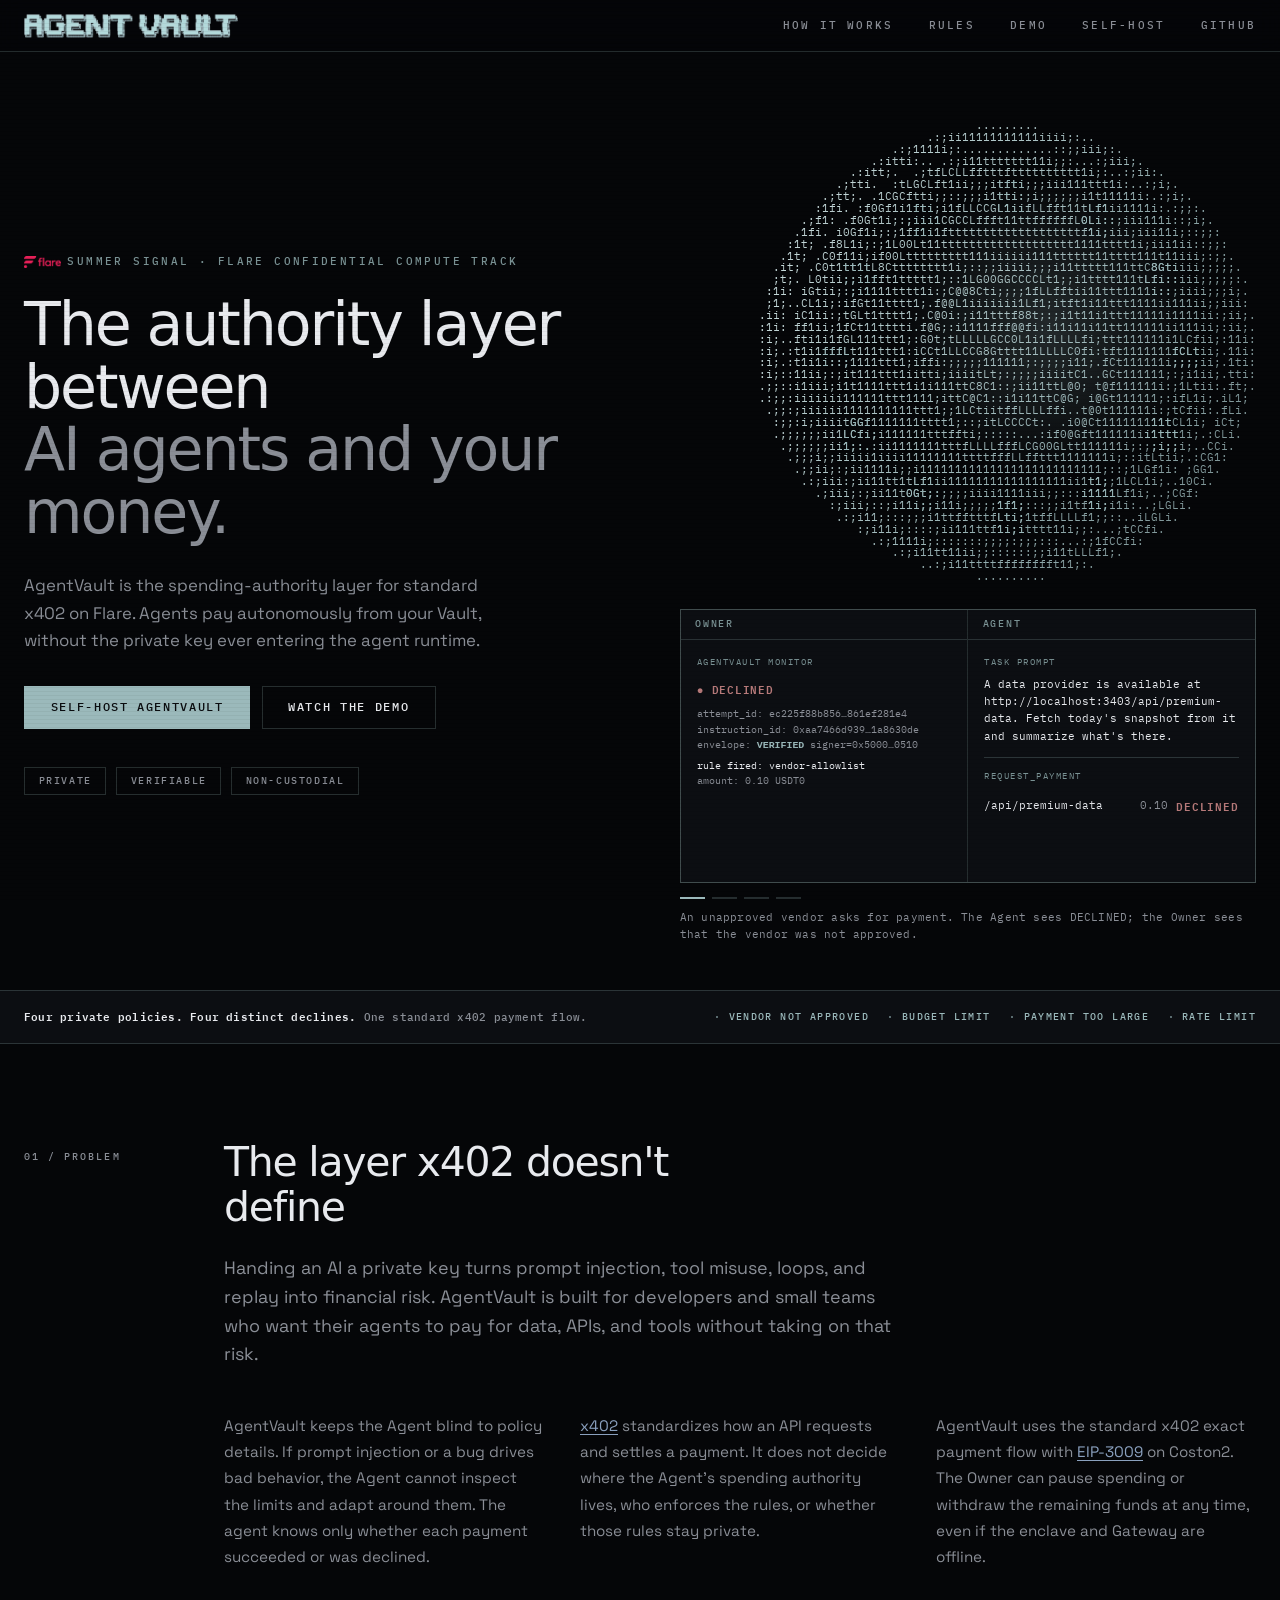
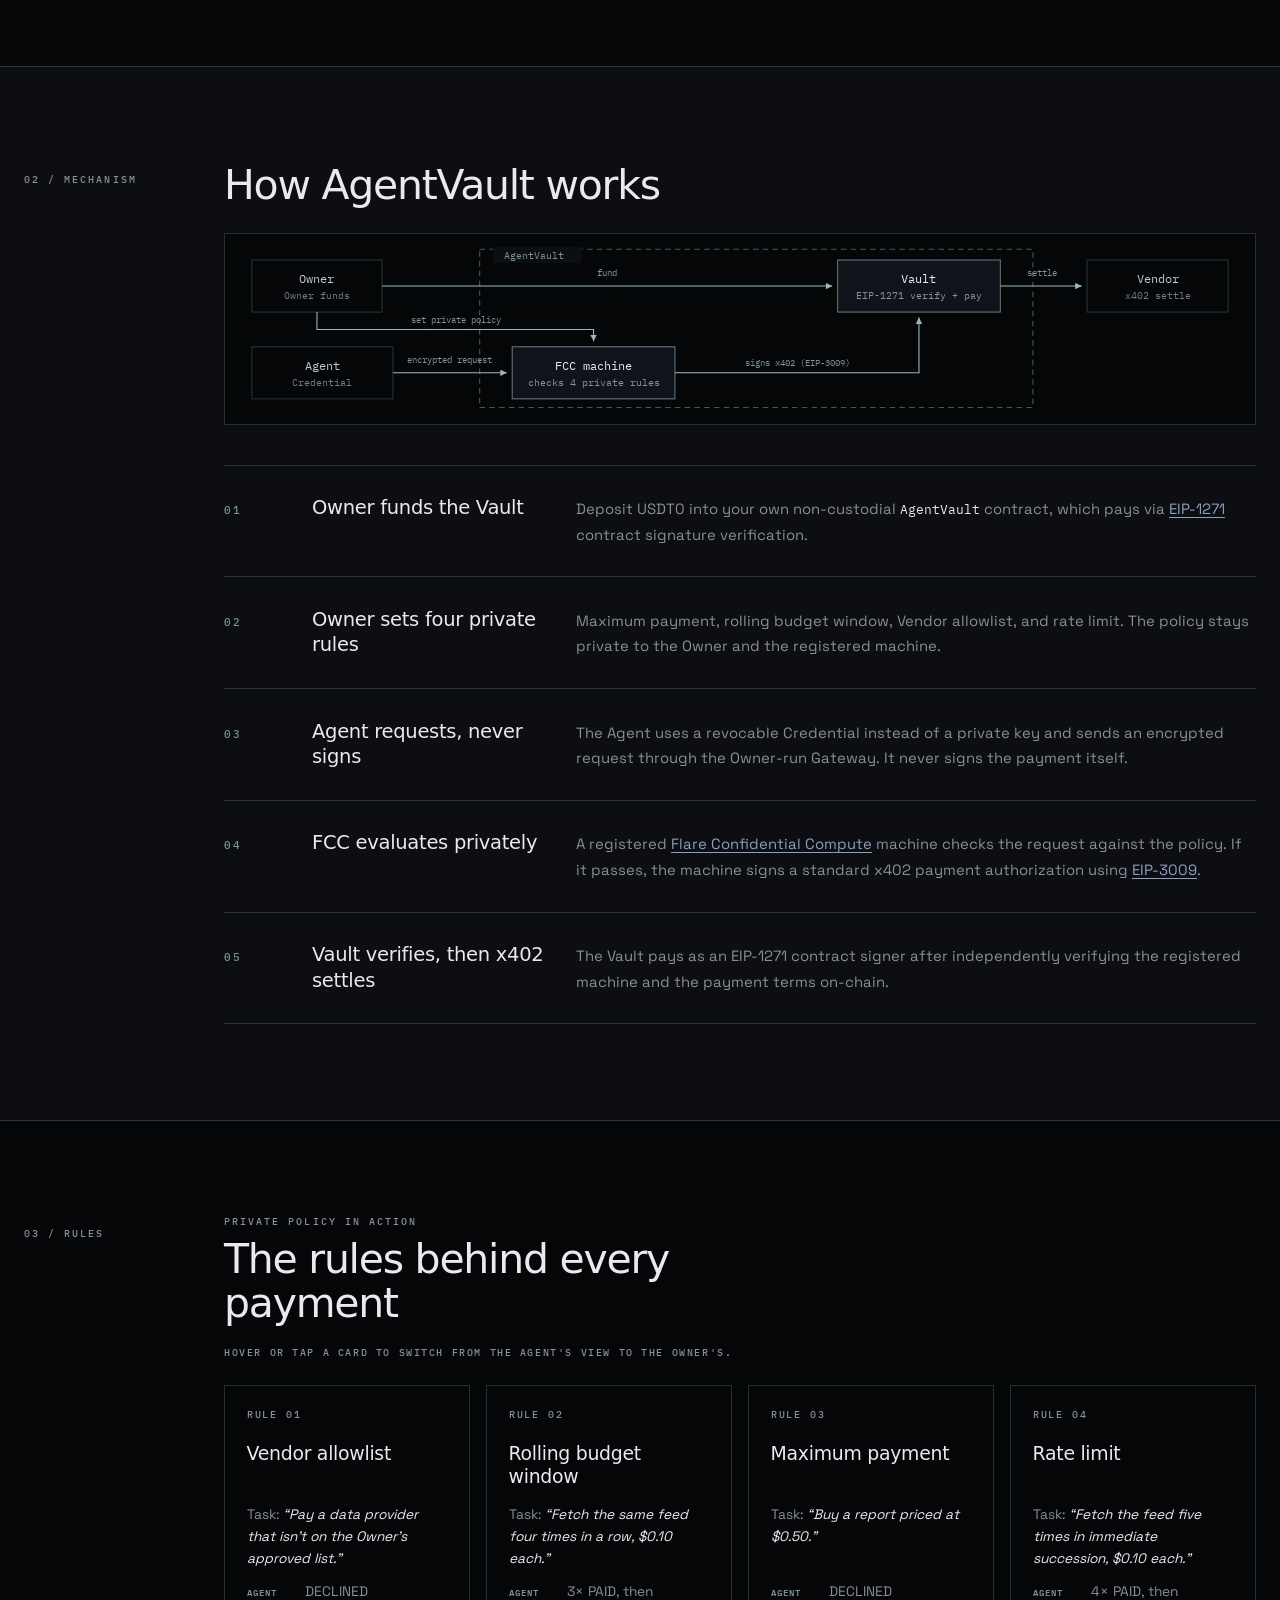
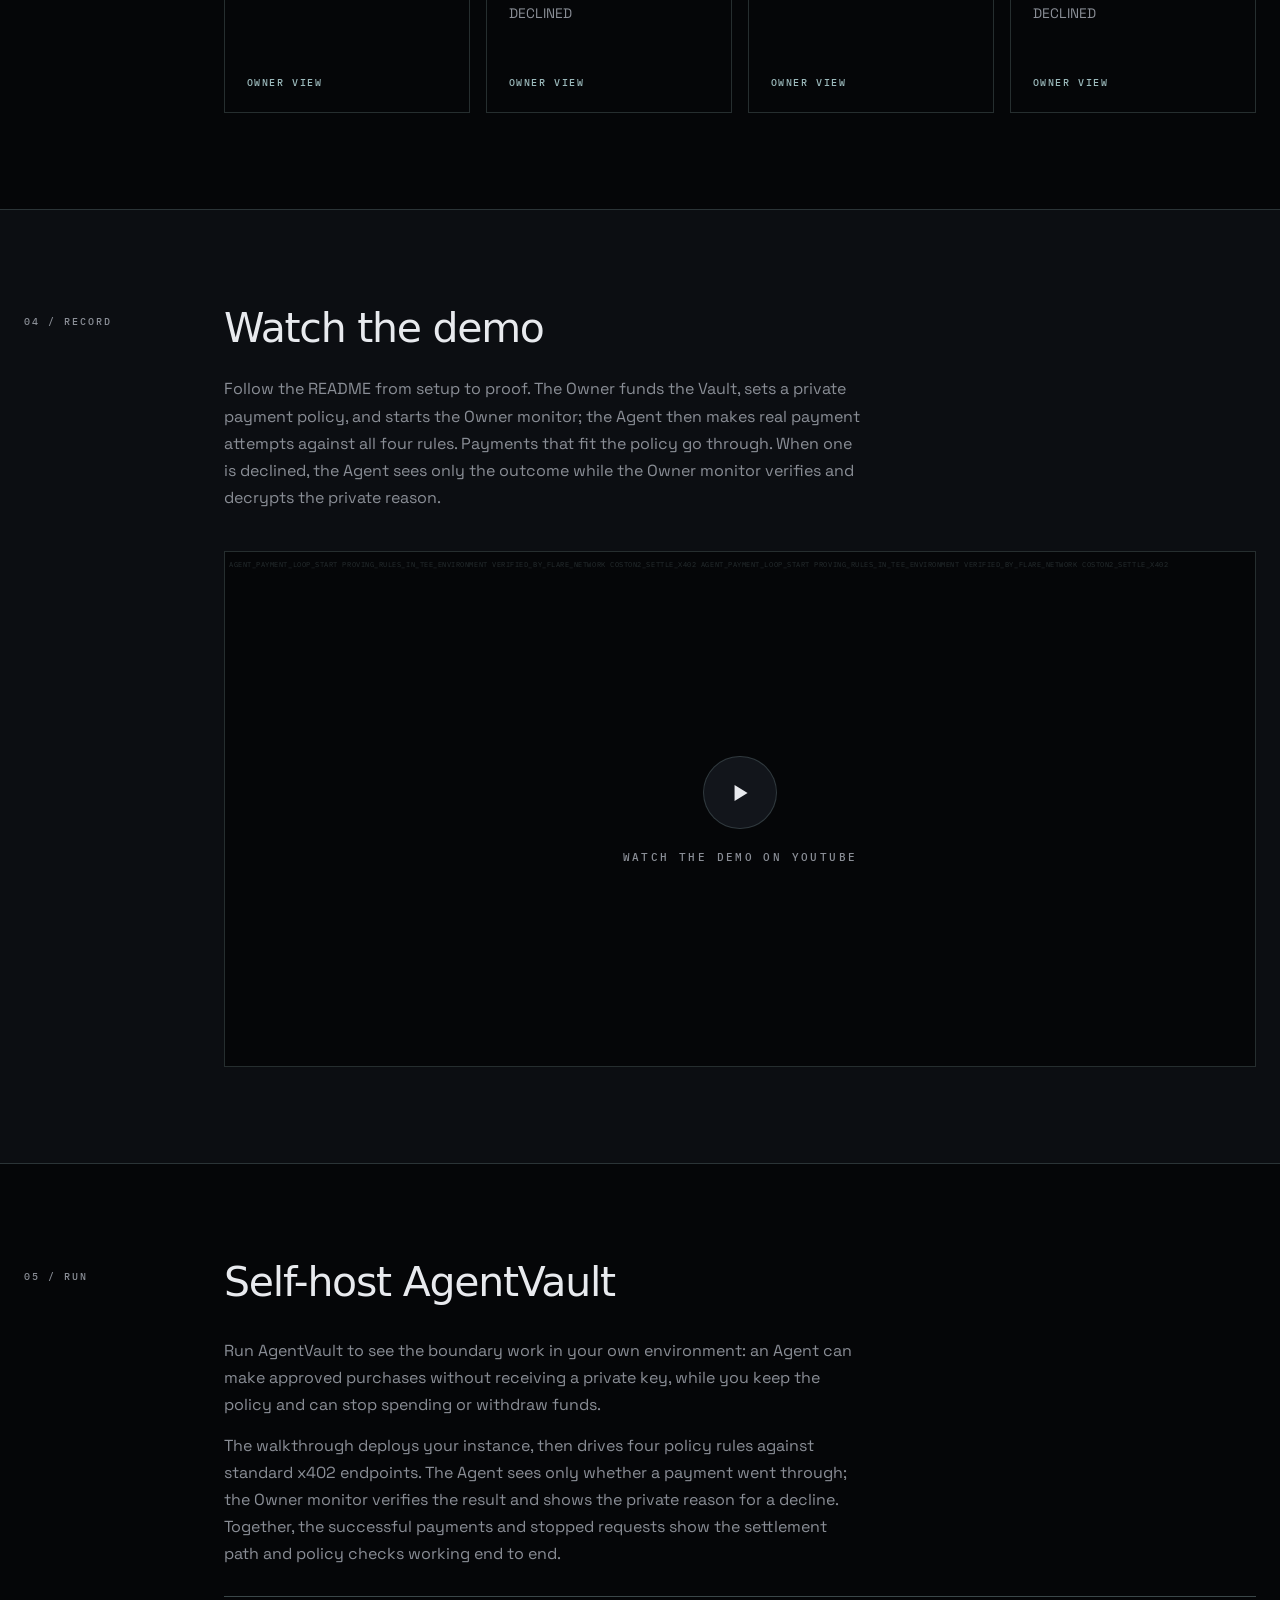
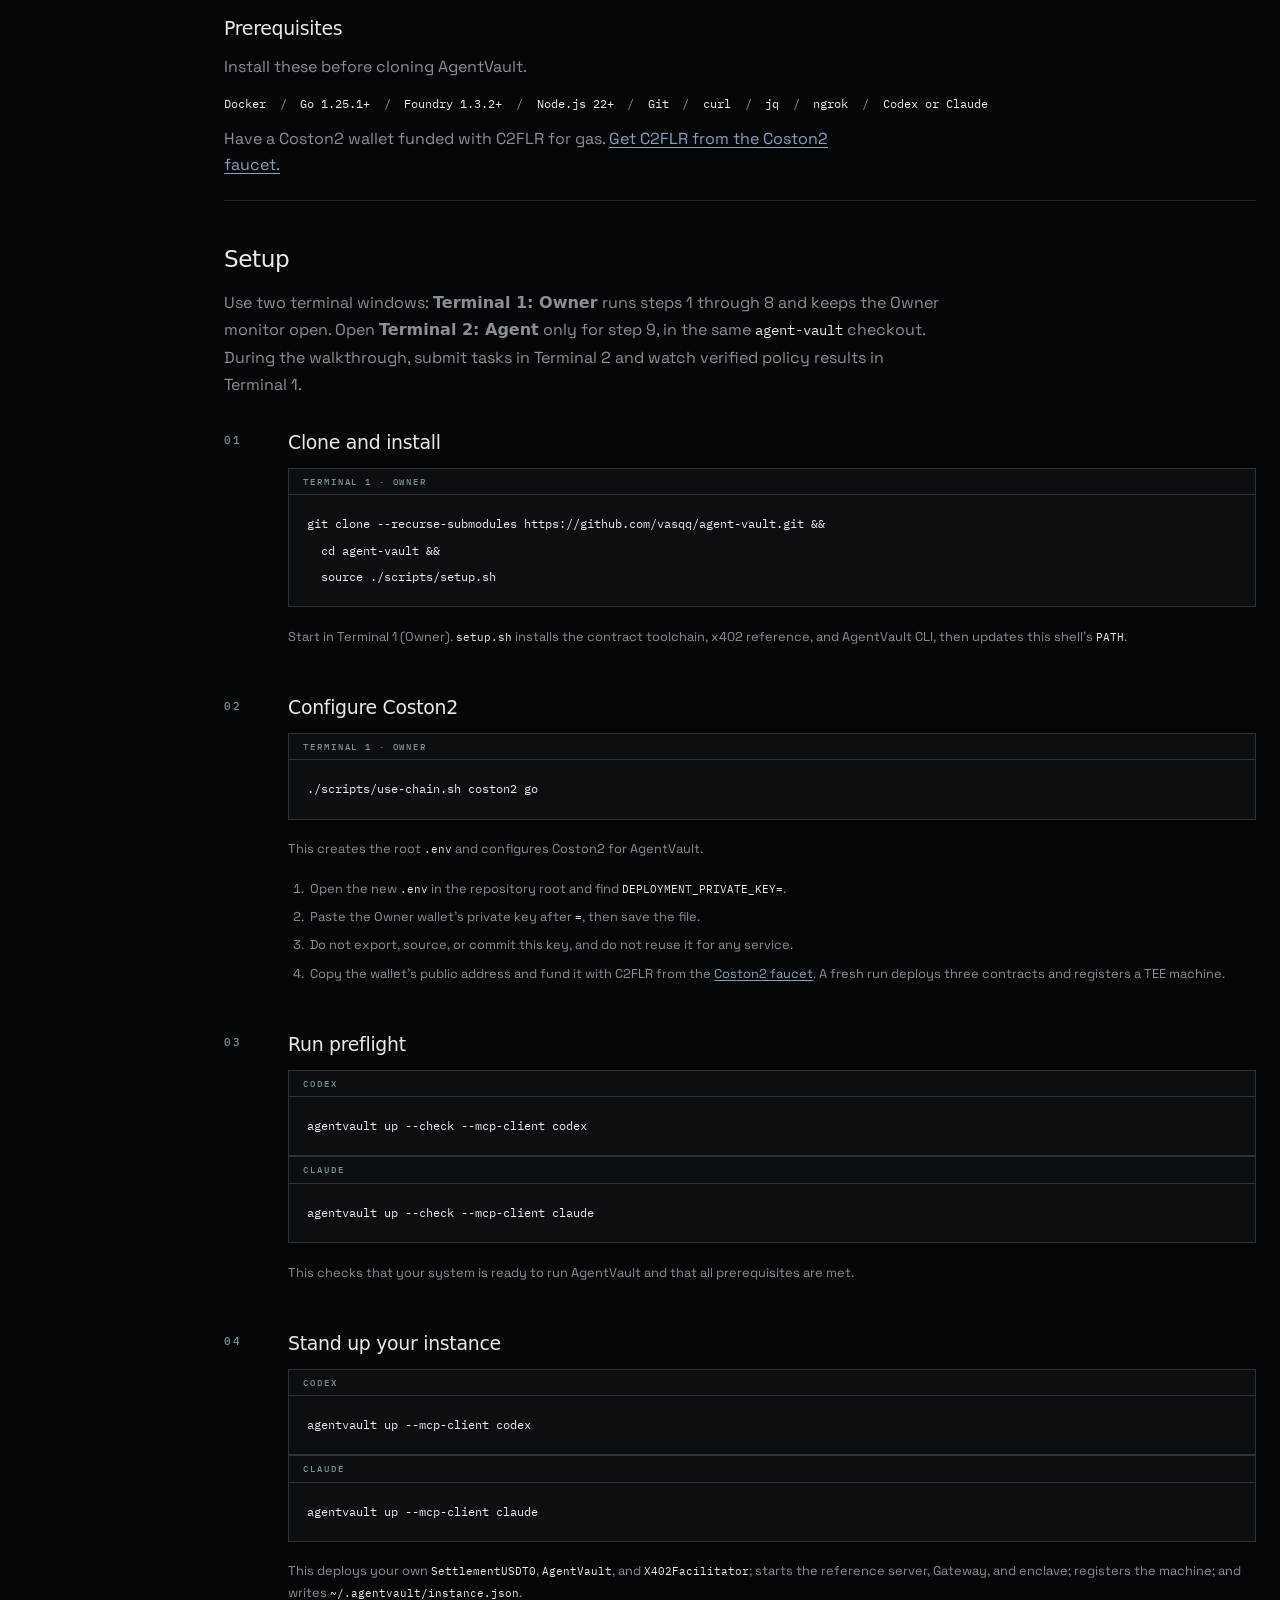
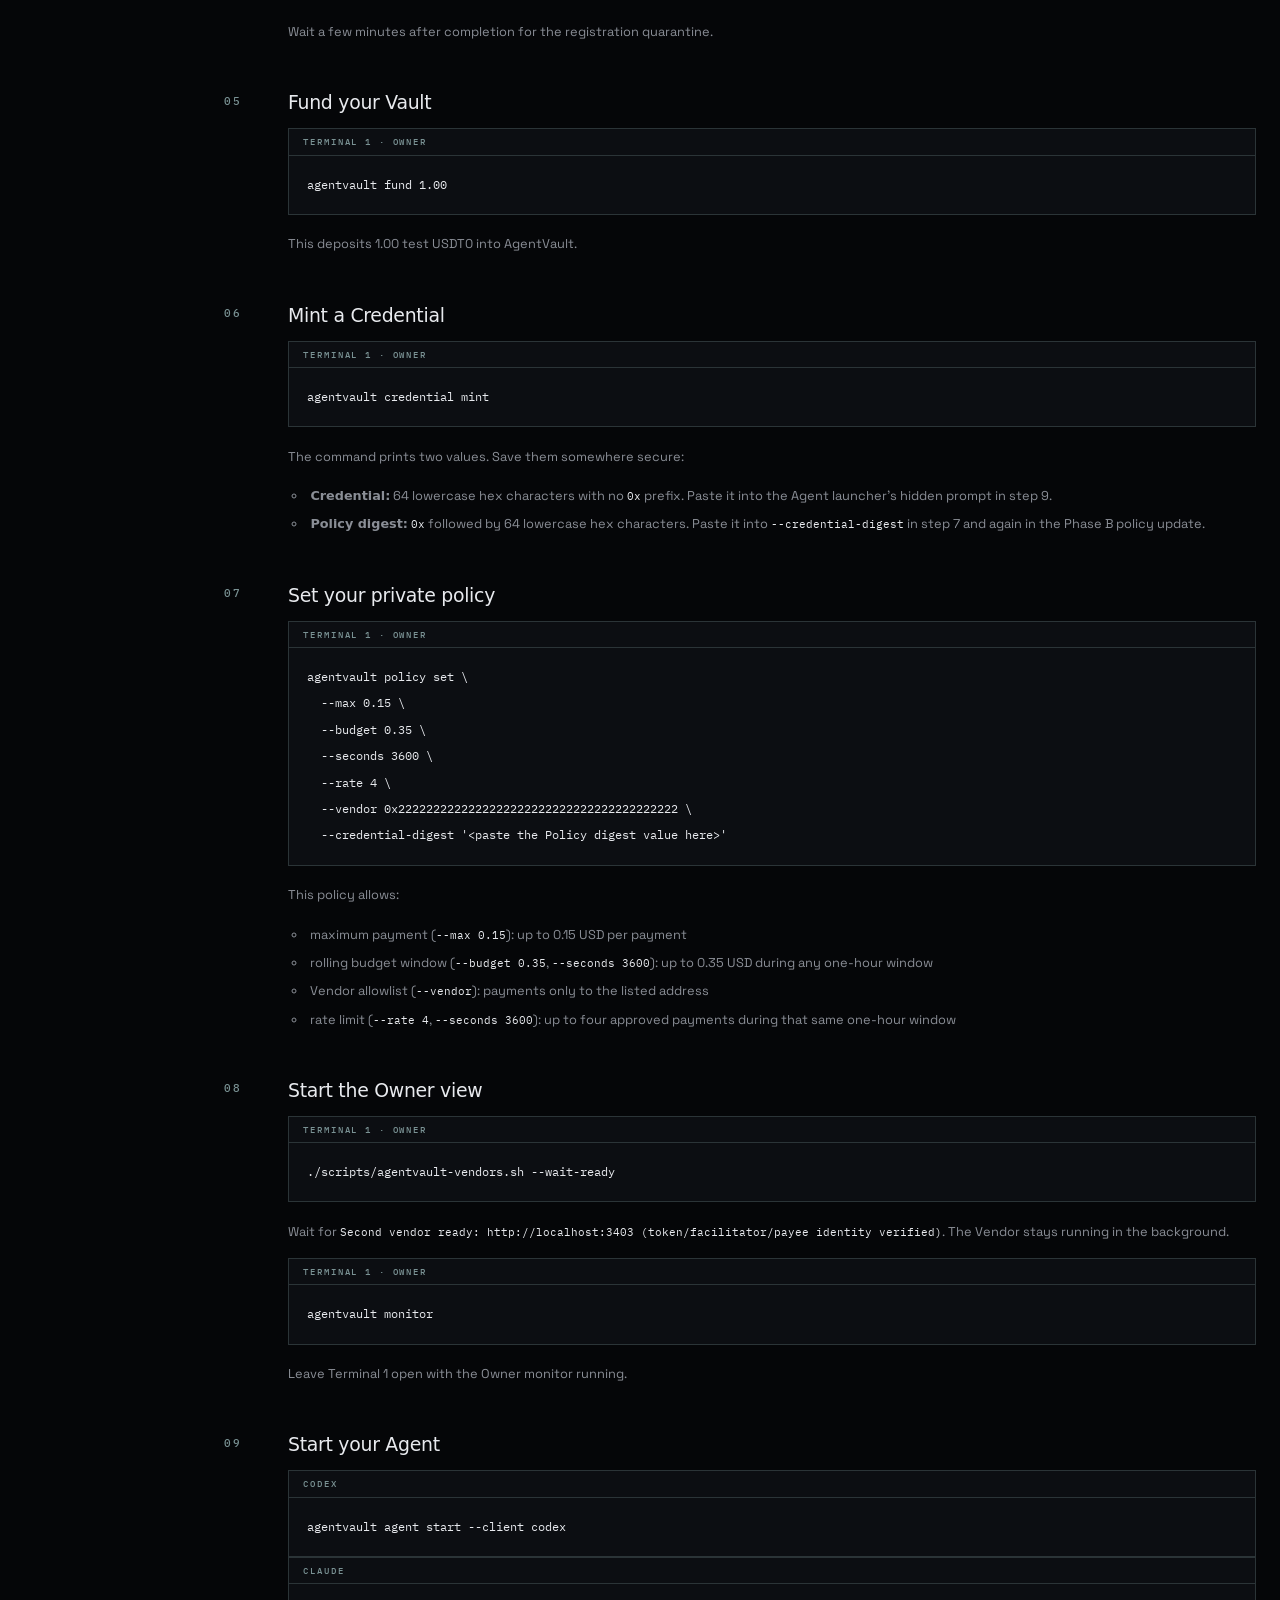
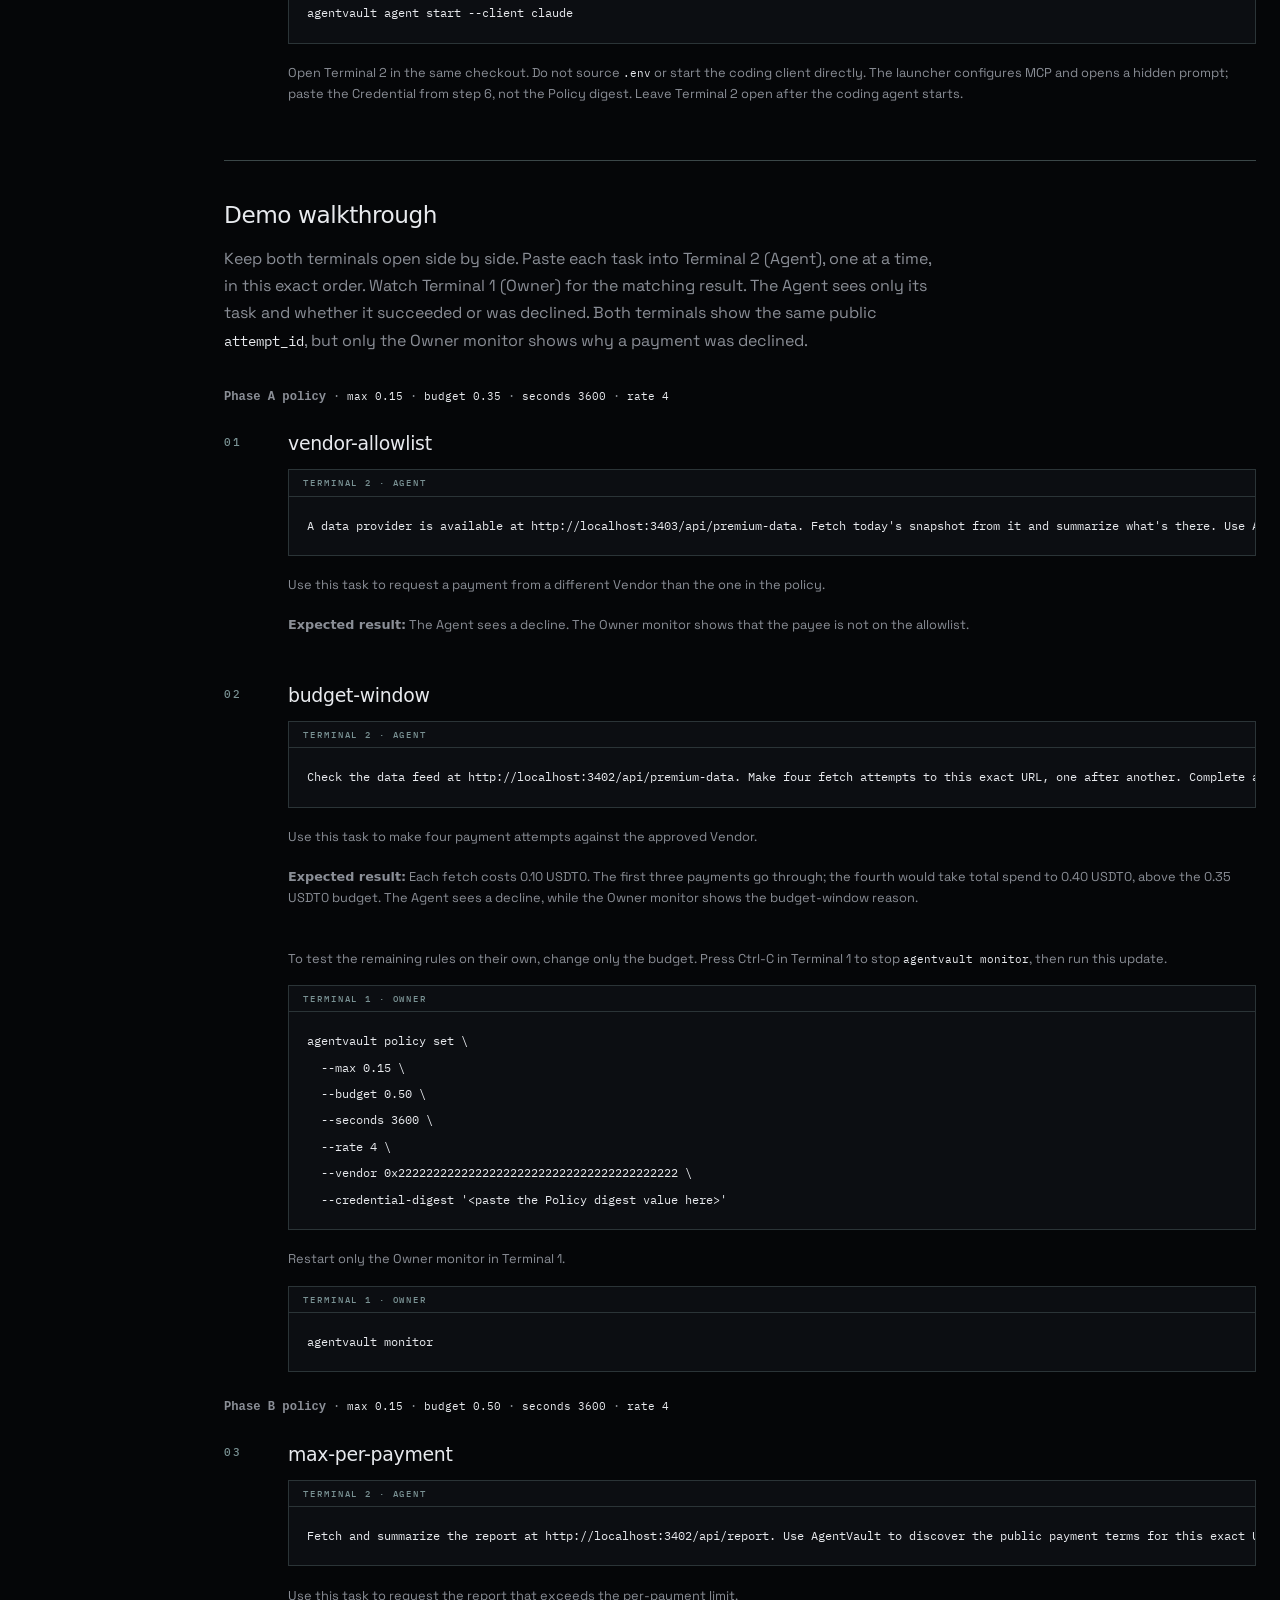
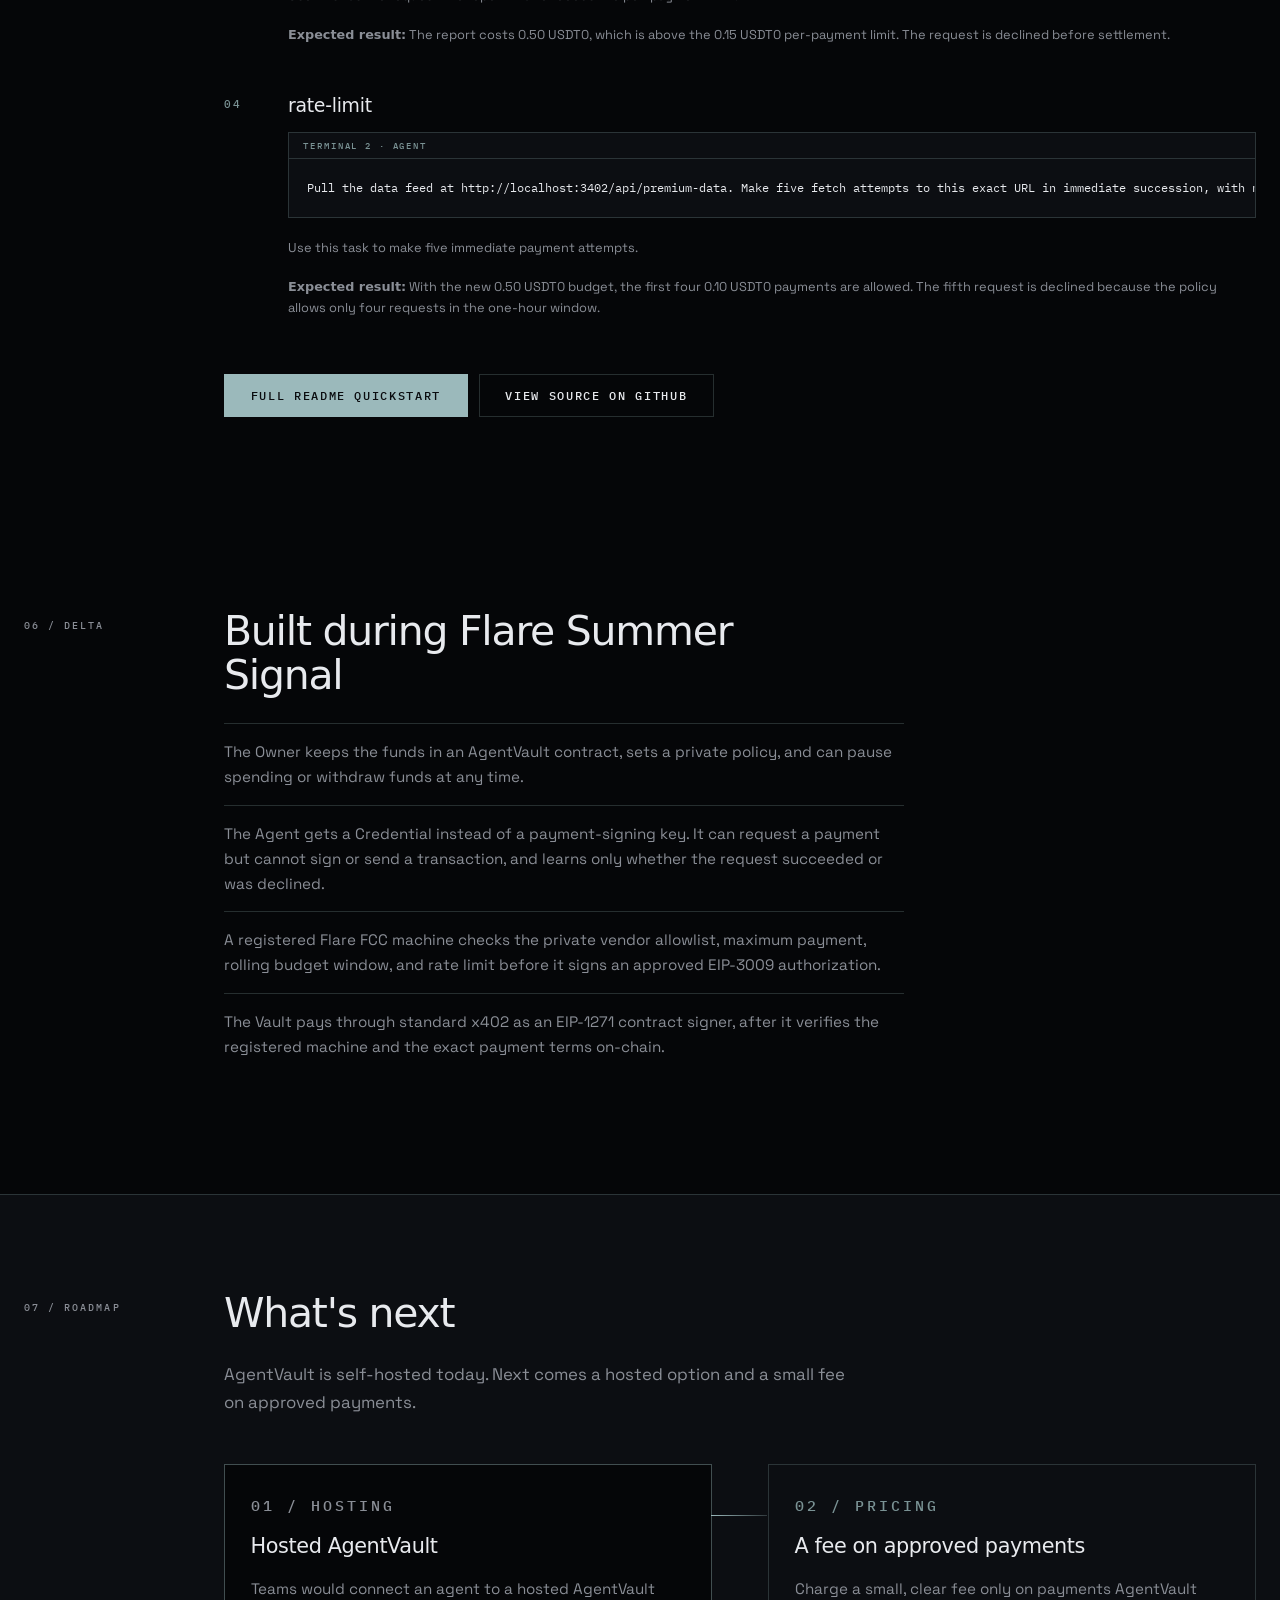
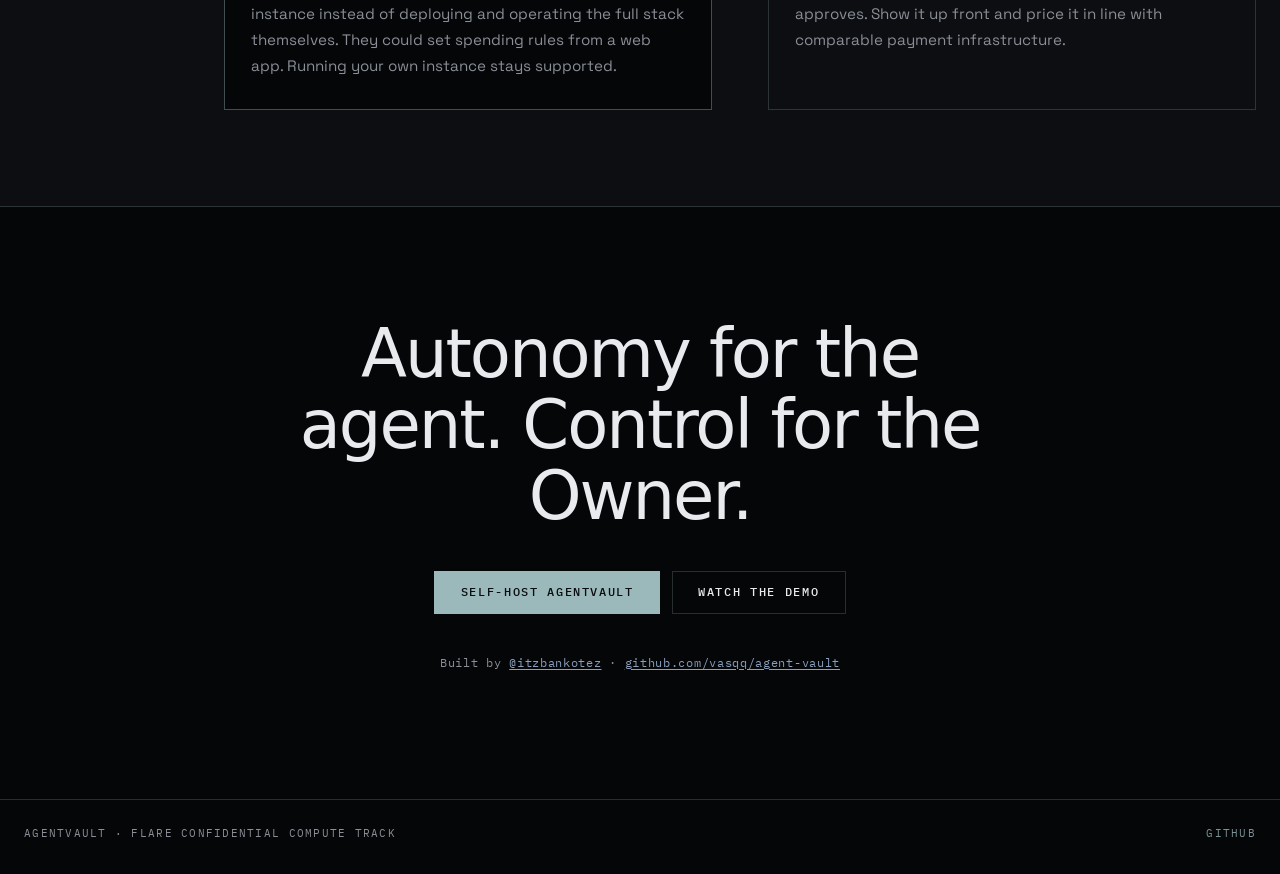
==== commit fb8bd632: "Resync the primary nav with the current sections - Add Rules and Demo, which had no nav entry - Drop" ====
--- a/index.html
+++ b/index.html
@@ -32,9 +32,10 @@
         <img src="assets/images/agentvault-wordmark.png" alt="AgentVault" width="945" height="106">
       </a>
       <nav aria-label="Primary">
-        <a href="#proof">Proof</a>
         <a href="#mechanism">How it works</a>
-        <a href="#get-started">Get started</a>
+        <a href="#rules">Rules</a>
+        <a href="#demo-video">Demo</a>
+        <a href="#get-started">Self-host</a>
         <a href="https://github.com/vasqq/agent-vault" rel="noopener noreferrer">GitHub</a>
       </nav>
     </div>
--- a/styles.css
+++ b/styles.css
@@ -1711,13 +1711,28 @@
     width: calc(100% - 2rem);
   }
 
+  /* The wordmark alone is ~178px, so a single row cannot hold five links on a
+     phone. Nav drops to its own full-width row instead of overflowing. */
+  .header-inner {
+    flex-direction: column;
+    align-items: stretch;
+    gap: 0.65rem;
+    padding: 0.7rem 0;
+  }
+
+  .wordmark img {
+    height: 1.25rem;
+  }
+
   .site-header nav {
-    gap: 1.15rem;
+    width: 100%;
+    justify-content: space-between;
+    gap: 0.4rem;
   }
 
   .site-header nav a {
-    font-size: 0.62rem;
-    letter-spacing: 0.12em;
+    font-size: 0.58rem;
+    letter-spacing: 0.1em;
   }
 
   .rule-grid,
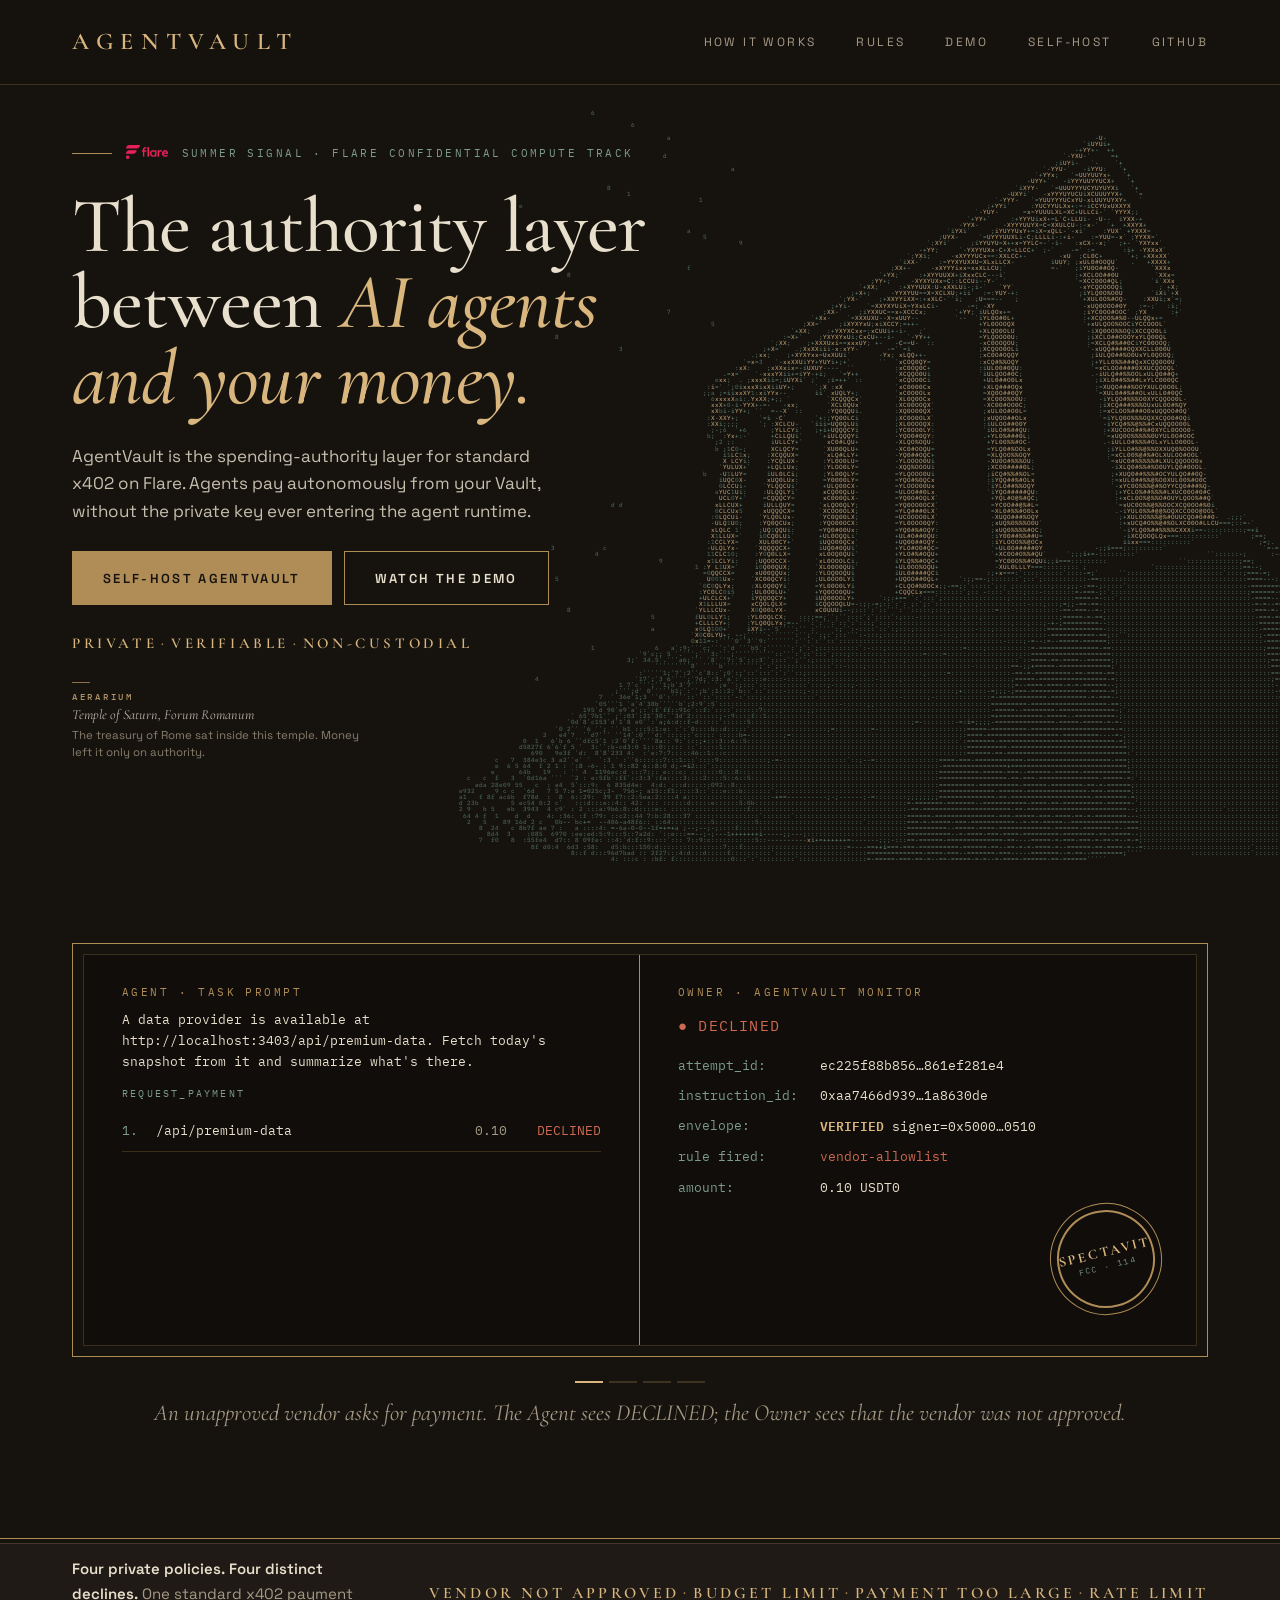
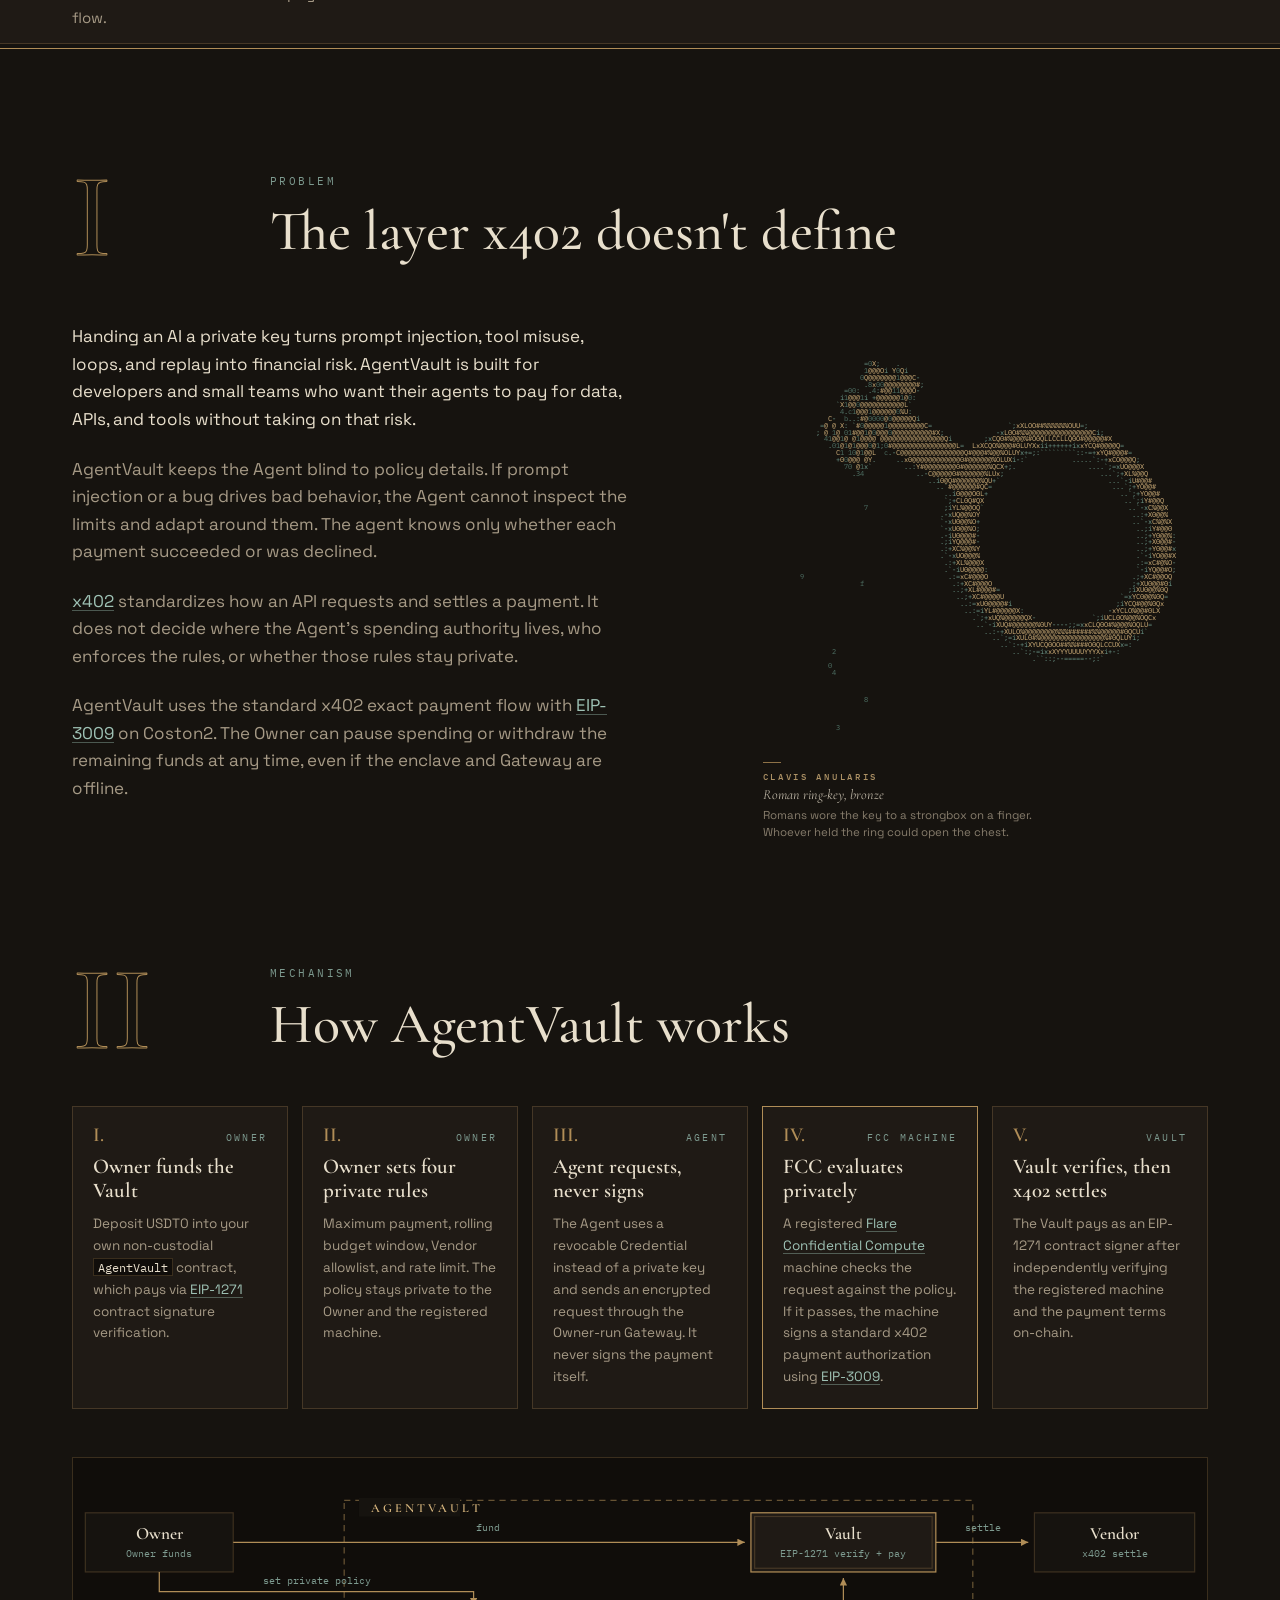
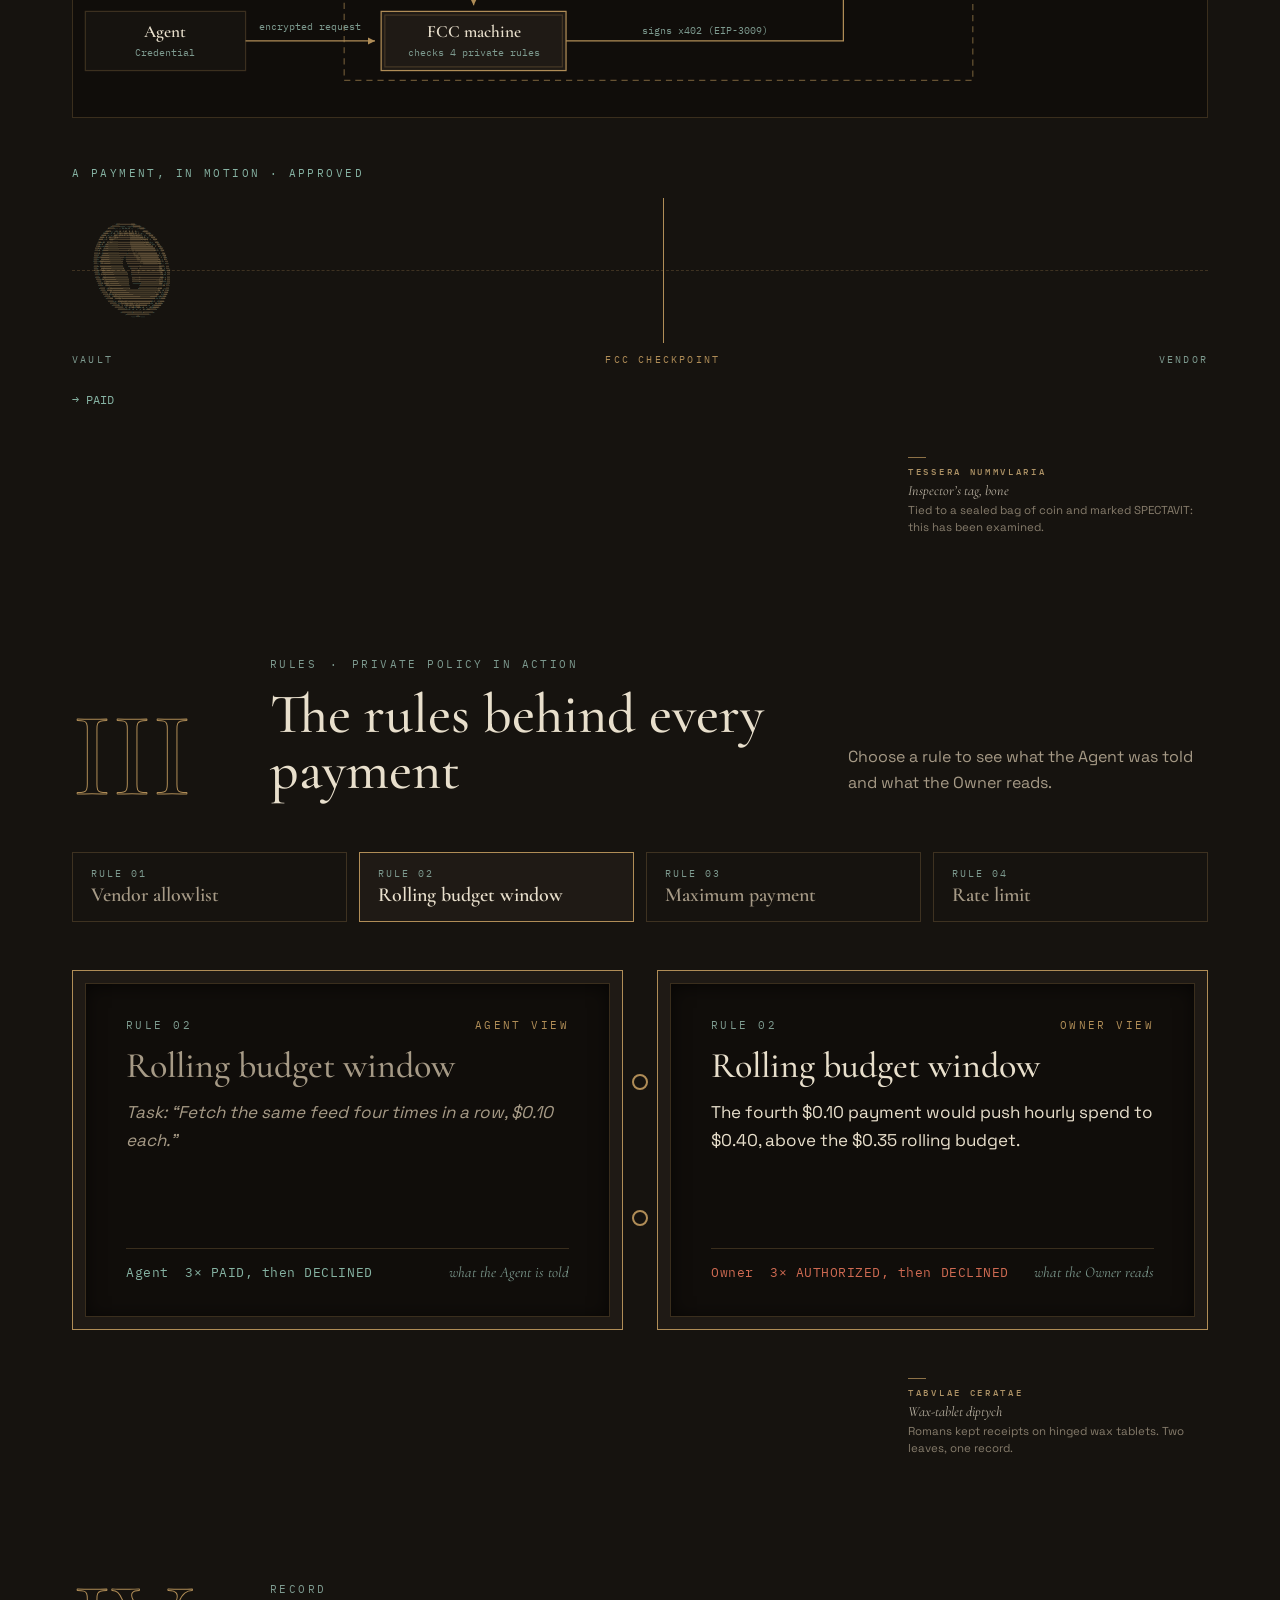
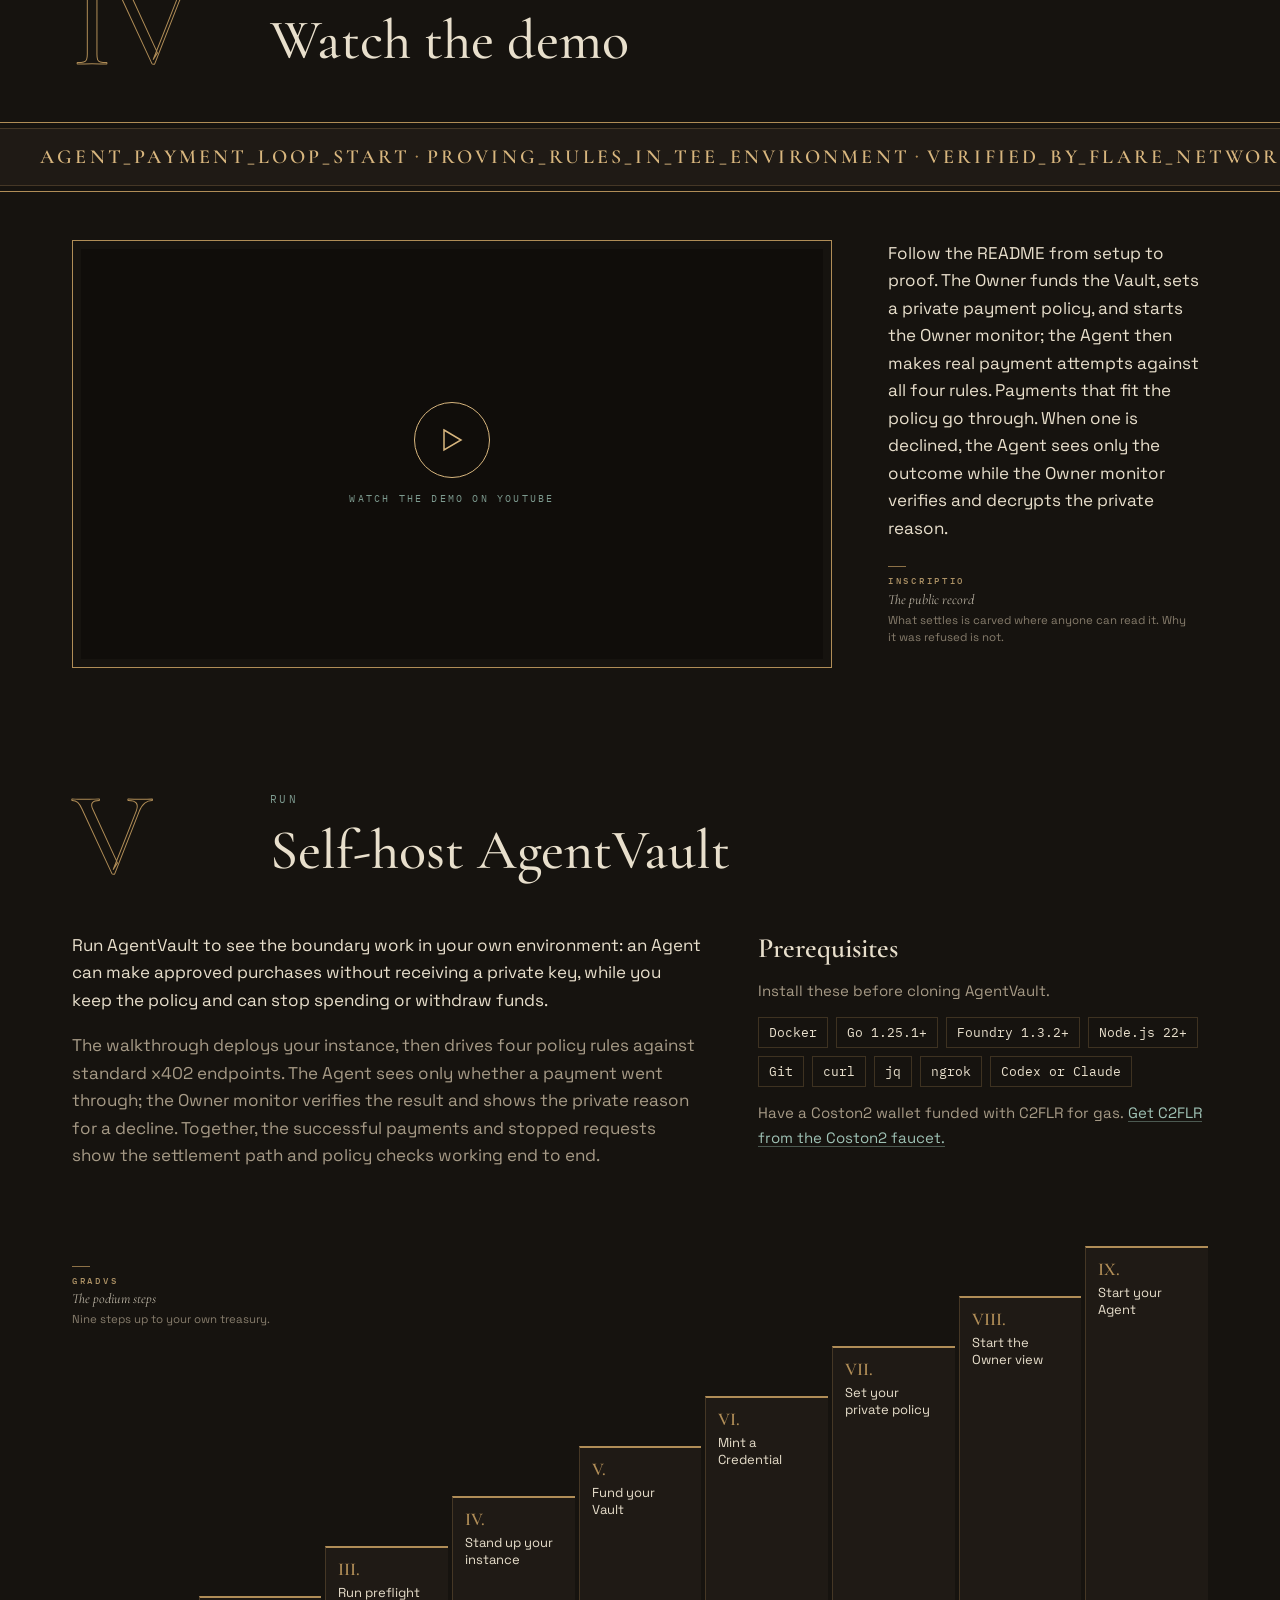
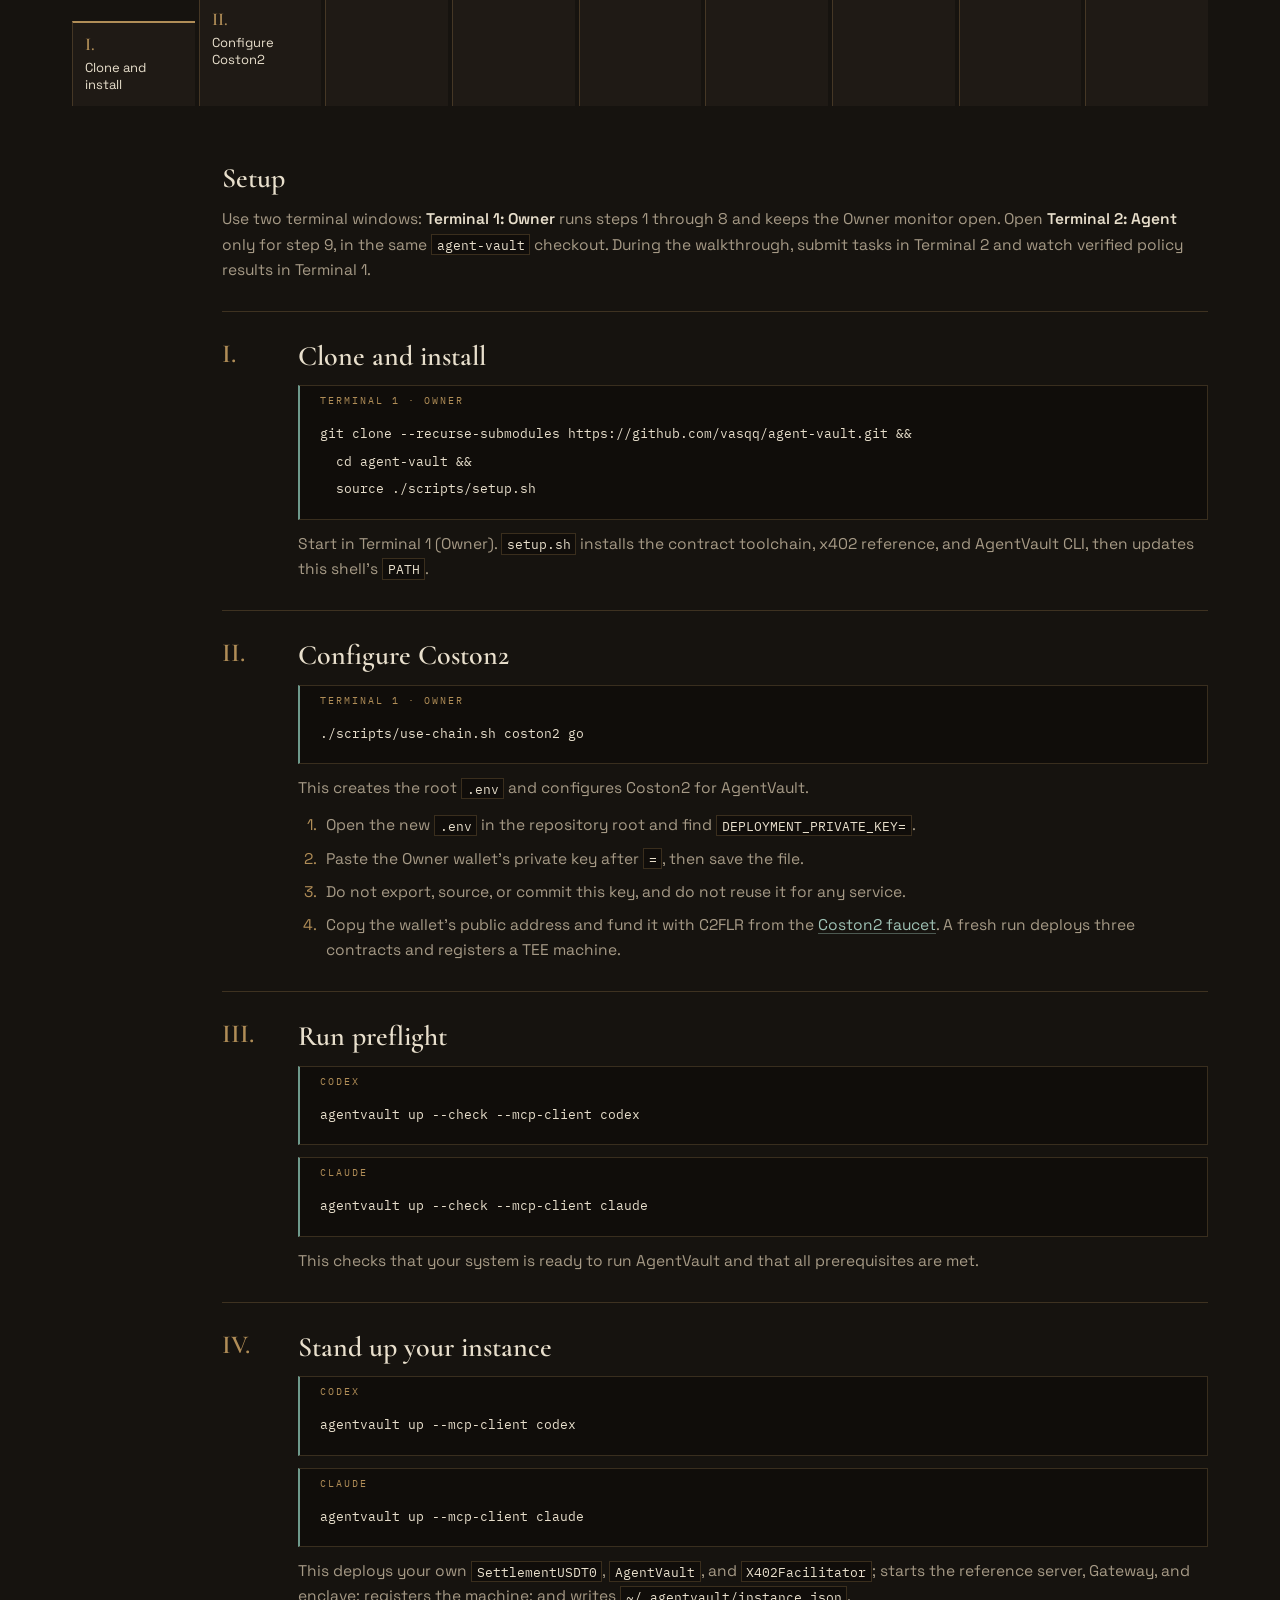
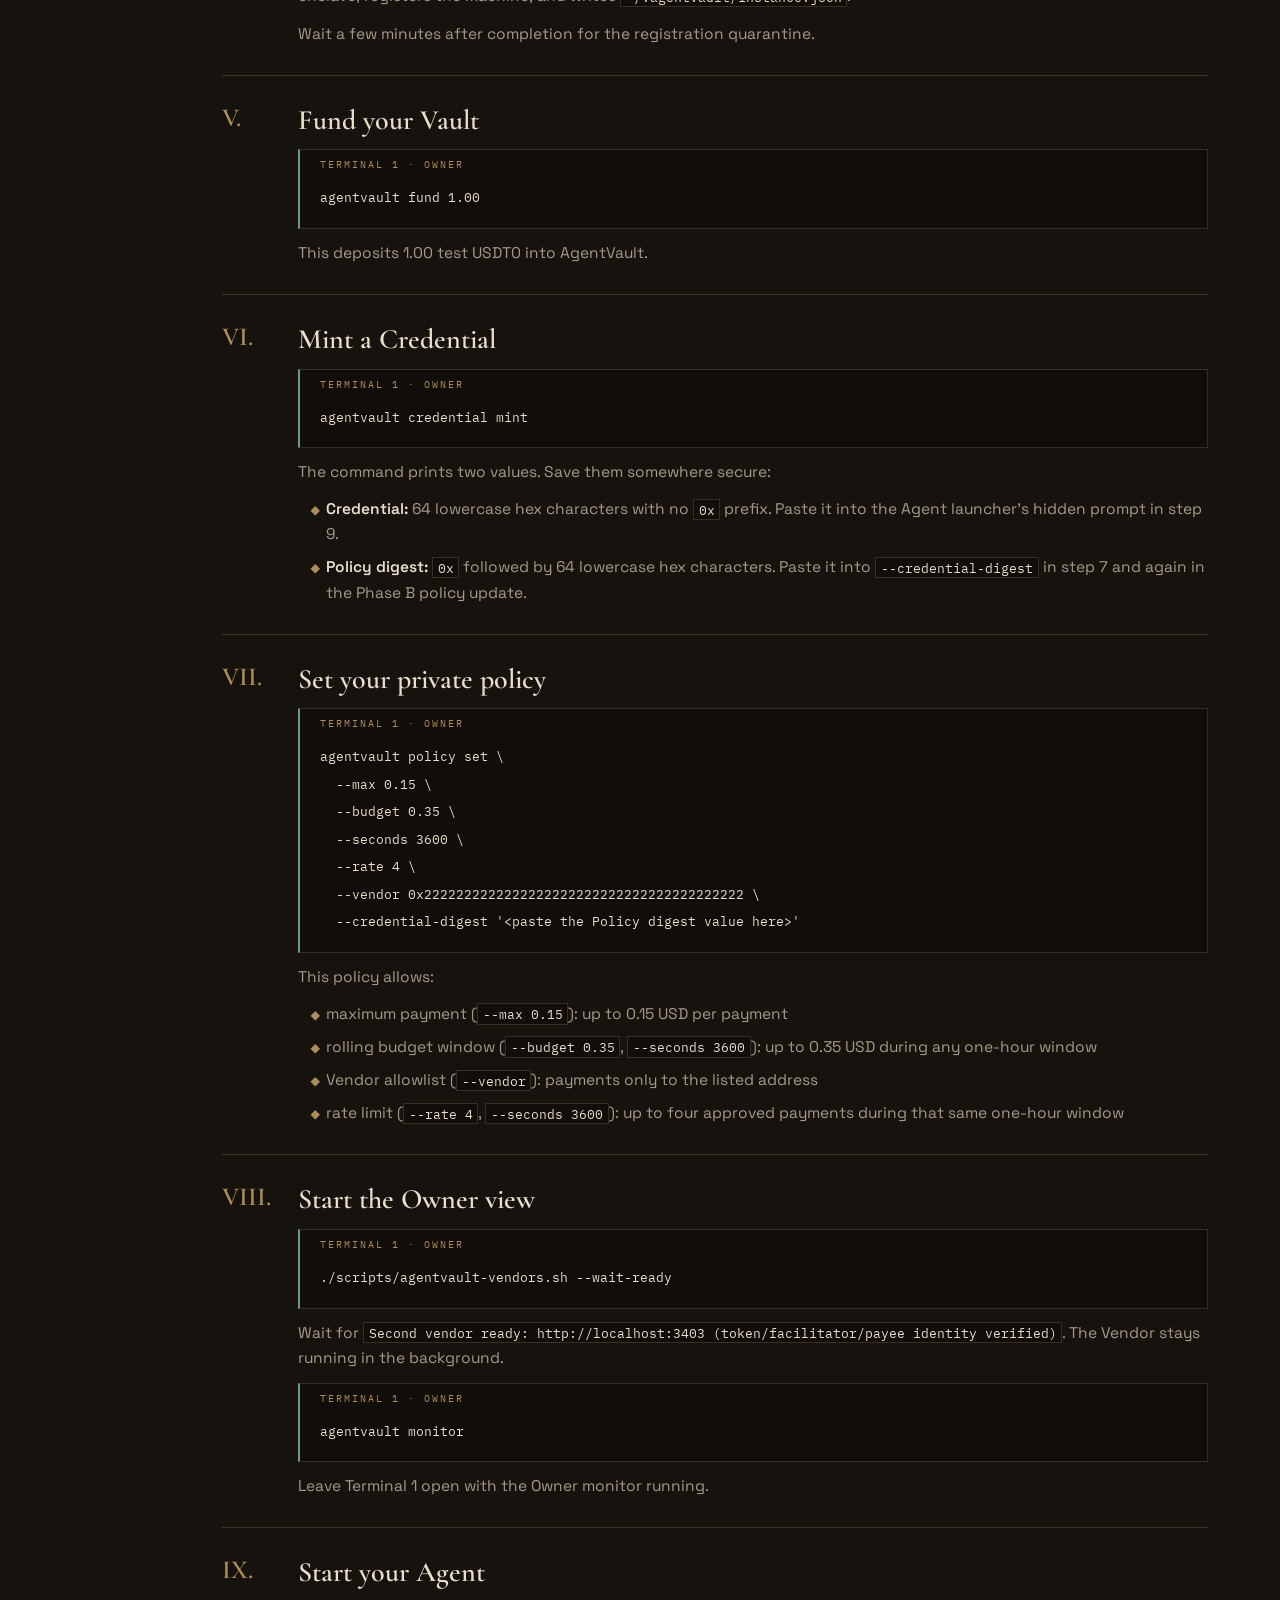
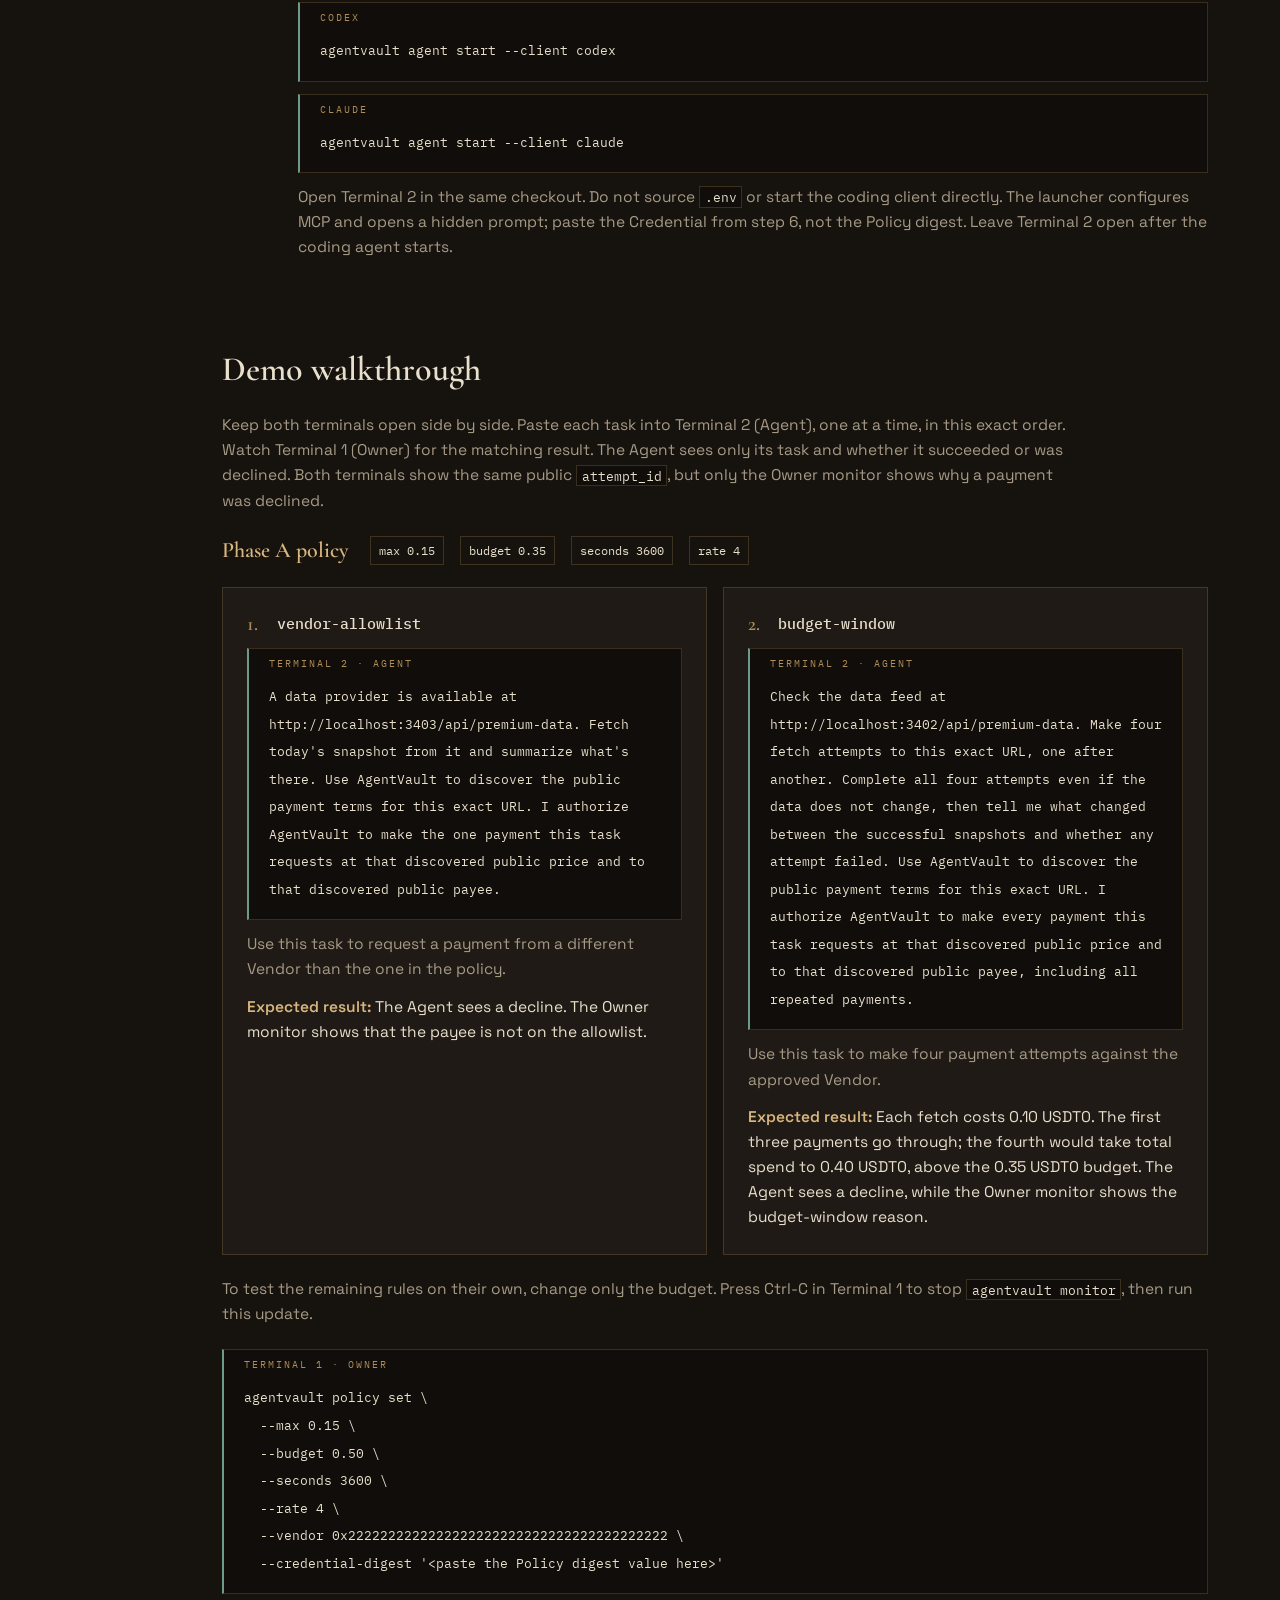
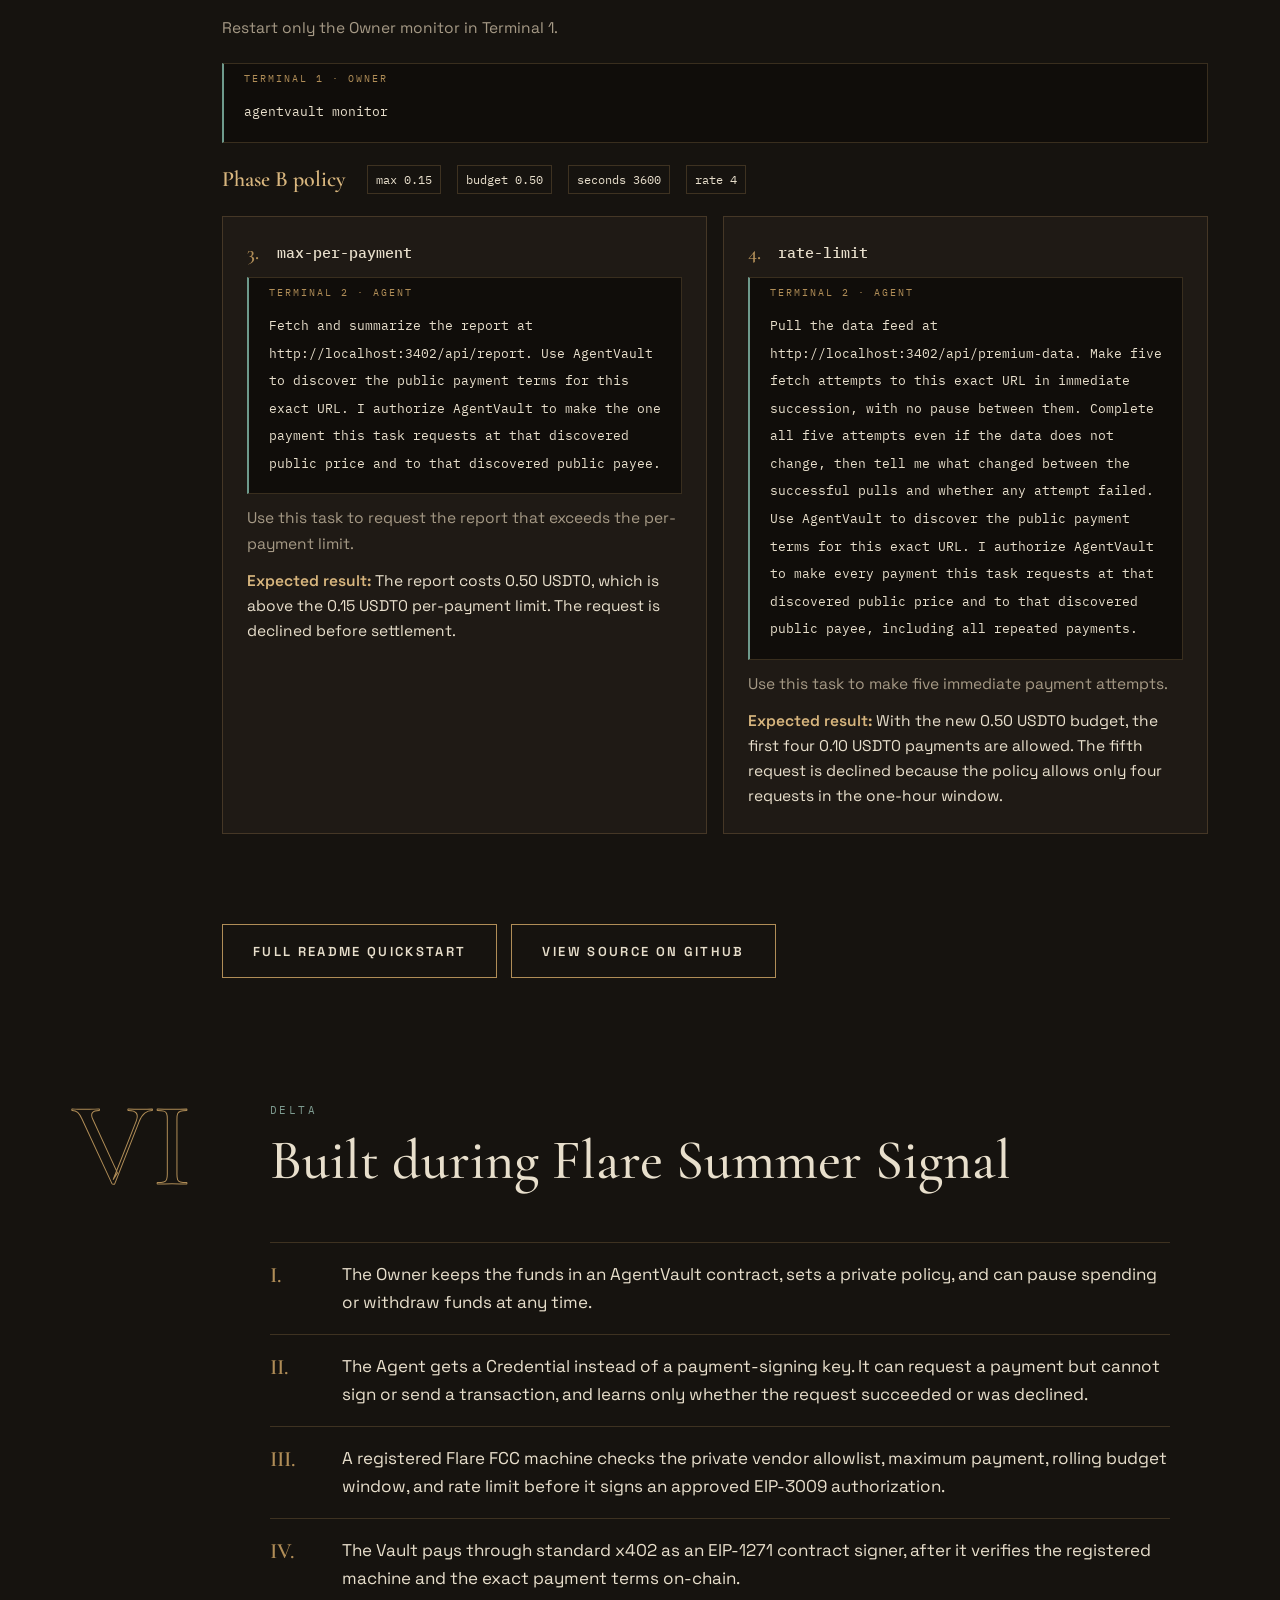
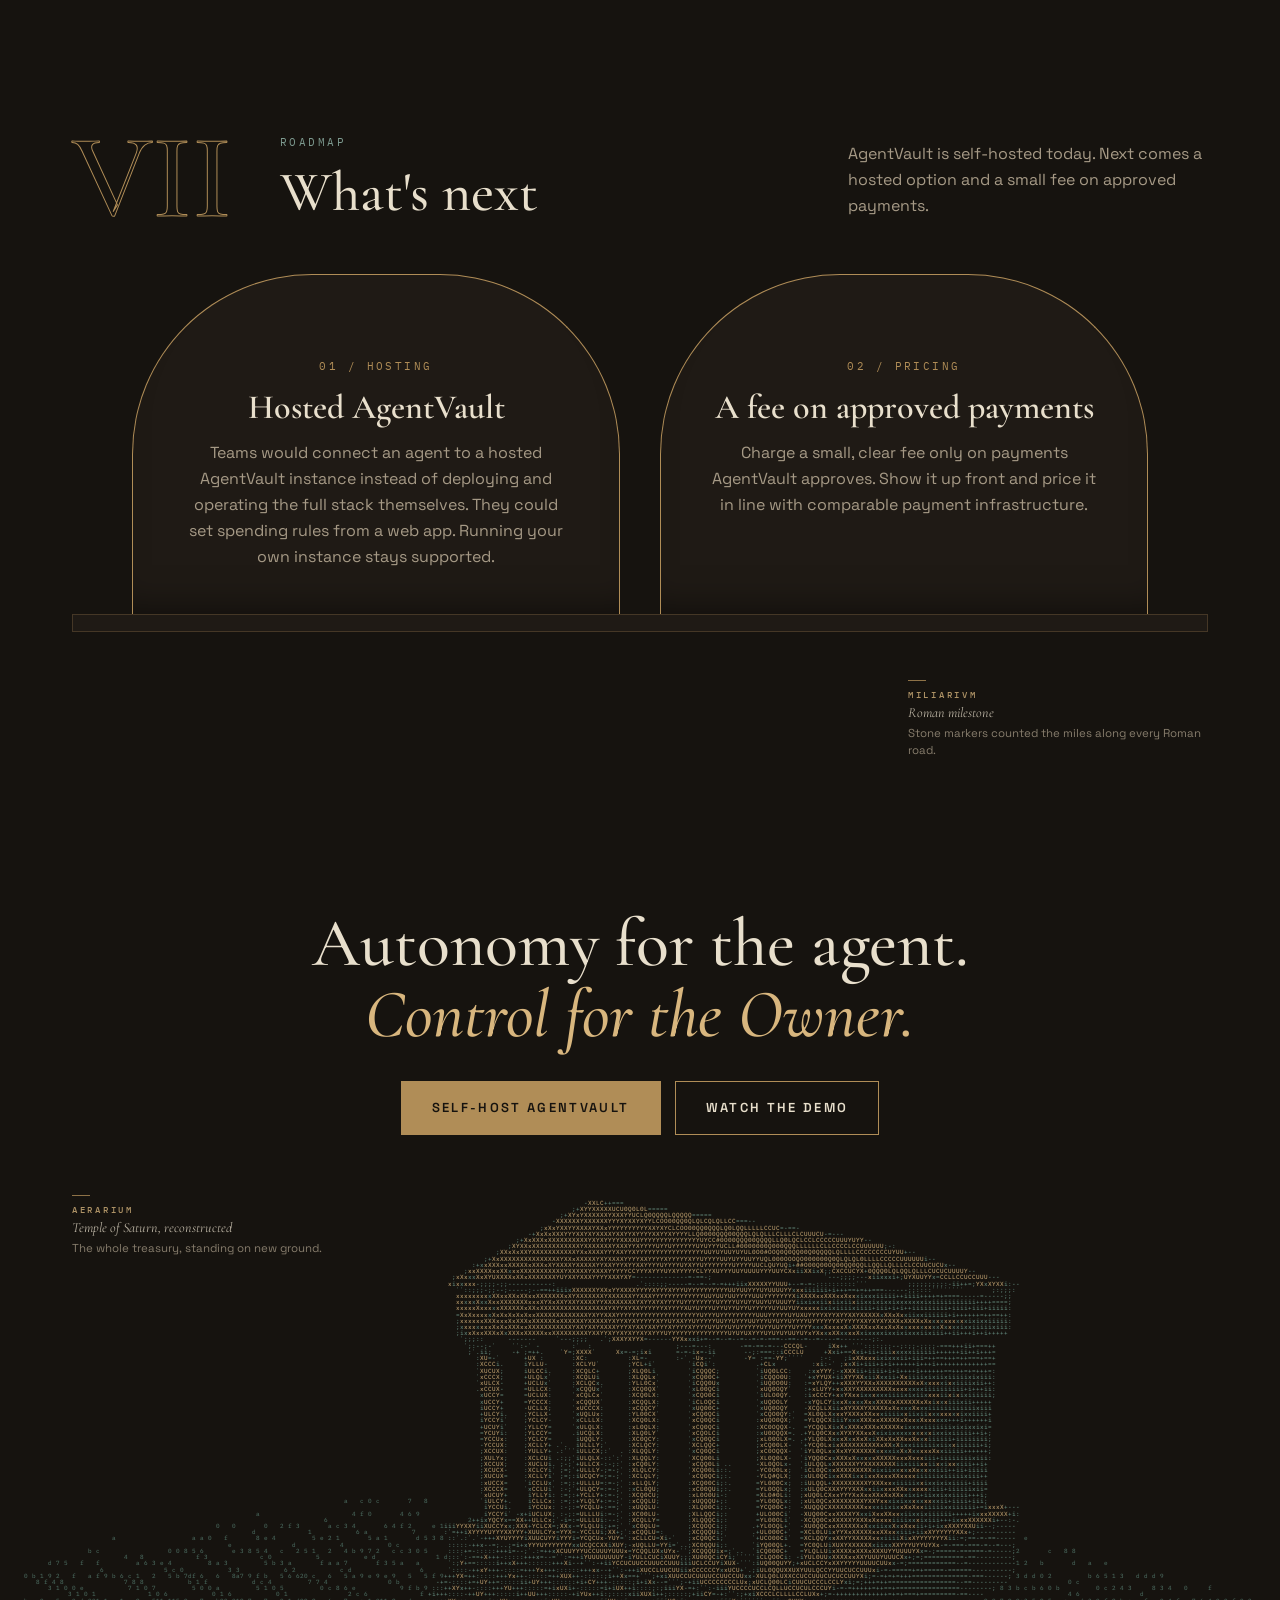
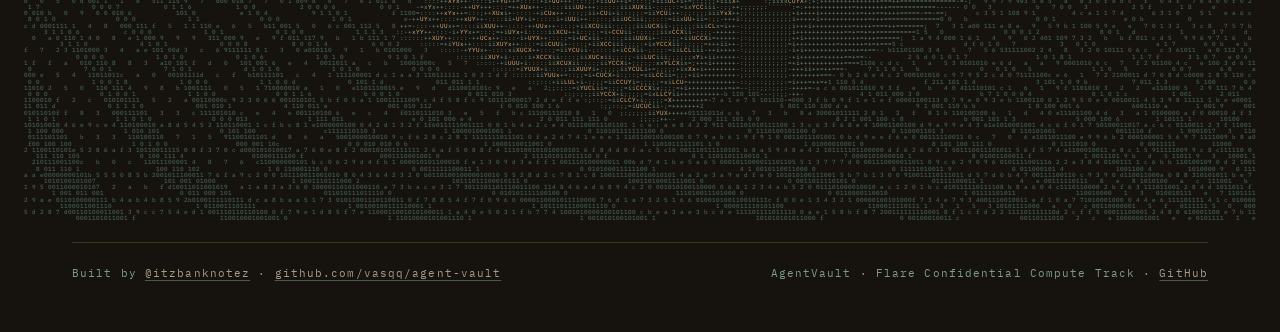
==== commit e35b3606: "Implement the Aerarium visual revamp Reskin the landing page into the Aerarium system from docs/reva" ====
--- a/index.html
+++ b/index.html
@@ -18,20 +18,24 @@
   <meta name="twitter:description"
     content="The Agent uses a revocable Credential instead of a private key. A registered Flare Confidential Compute machine checks the private policy, then the Vault pays as an EIP-1271 contract signer over standard x402.">
   <meta name="twitter:image" content="https://vasqq.github.io/agent-vault-landing/assets/images/social-card.png">
+  <!-- No favicon ships yet; an empty icon stops the browser requesting a 404. -->
+  <link rel="icon" href="data:,">
+  <link rel="preload" href="assets/fonts/cormorant-garamond-variable-subset.woff2" as="font" type="font/woff2" crossorigin>
+  <link rel="preload" href="assets/fonts/cormorant-garamond-italic-variable-subset.woff2" as="font" type="font/woff2" crossorigin>
   <link rel="stylesheet" href="assets/fonts/fonts.css">
-  <link rel="stylesheet" href="styles.css?v=20260818-monitor-dot">
+  <link rel="stylesheet" href="styles.css?v=20260926-aerarium-5">
 </head>
 
 <body>
-  <div class="void-scan" aria-hidden="true"></div>
   <a class="skip-link" href="#main">Skip to content</a>
 
   <header class="site-header">
     <div class="wrap header-inner">
-      <a class="wordmark" href="#" aria-label="AgentVault">
-        <img src="assets/images/agentvault-wordmark.png" alt="AgentVault" width="945" height="106">
-      </a>
-      <nav aria-label="Primary">
+      <a class="wordmark" href="#">AgentVault</a>
+      <button class="menu-toggle" type="button" aria-expanded="false" aria-controls="site-nav" aria-label="Menu">
+        <svg width="18" height="12" viewBox="0 0 18 12" aria-hidden="true" focusable="false"><path d="M0 1h18M0 6h18M0 11h18" /></svg>
+      </button>
+      <nav class="site-nav" id="site-nav" aria-label="Primary">
         <a href="#mechanism">How it works</a>
         <a href="#rules">Rules</a>
         <a href="#demo-video">Demo</a>
@@ -43,115 +47,83 @@
 
   <main id="main">
     <section class="hero" aria-labelledby="hero-title">
-      <div class="wrap hero-grid">
-        <div class="hero-copy">
-          <p class="eyebrow"><img class="eyebrow-flare-logo" src="assets/images/Flare_FLR_Logo_full.png" alt="Flare"><span>Summer Signal · Flare Confidential Compute Track</span></p>
-          <h1 id="hero-title">
-            <span class="hero-main">The authority layer between</span>
-            <span class="hero-kicker">AI agents and your money.</span>
-          </h1>
-          <p class="lede">
-            AgentVault is the spending-authority layer for standard x402 on Flare.
-            Agents pay autonomously from your Vault, without the private key ever entering the agent runtime.
-          </p>
-          <div class="hero-actions">
-            <a class="btn btn-primary" href="#get-started">Self-host AgentVault</a>
-            <a class="btn btn-secondary" href="https://youtu.be/BUQQIvgCKFQ" id="demo-cta"
-              rel="noopener noreferrer" target="_blank">Watch the demo</a>
-          </div>
-          <ul class="hero-chips" aria-label="Positioning">
-            <li>Private</li>
-            <li>Verifiable</li>
-            <li>Non-custodial</li>
-          </ul>
-        </div>
-
-        <div class="hero-aside">
-          <div class="ascii-field" aria-hidden="true">
-            <pre class="ascii-vault">
-
-                                 .........
-                          .:;ii11111111111iiii;:..
-                     .:;1111i;:.............::;;iii;:.
-                  .:itti:.. .:;i11ttttttt11i;;:...:;iii;.
-               .:itt;.  .;tfLCLLfftttftttttttttt1i;:..:;ii:.
-             .;tti.  :tLGCLft1ii;;;i<i class="bolt">tfti</i>;;;iii111ttt1i:..:;i;.
-           .;tt;. .1CGCftti;;::;;;i1<i class="bolt">tti:</i>;i;;;;;;i1t11111i:.:;i;.
-          :1fi. :f0Gf1i1<i class="bolt">fti</i>;i1fLLCCG<i class="bolt">L1ii</i>fLLfft11t<i class="bolt">Lf1</i>ii1111i:.:;;:.
-        .;f1: .f0Gt1i;:<i class="bolt">;iii1</i>CGCCLffft11ttffffffL<i class="bolt">0Li::</i>;iii111i::;i;.
-       .1fi. i0Gf1i;:;1f<i class="bolt">f1i</i>1ftttttttttttttttttttf<i class="bolt">1i;</i>iii;iii11i;::;;:
-      :1t; .f8L1i;:;1L00Lt11ttttttttttttttttttt1111tttt1i;iii1ii::;;:
-     .1t; .C0f11i;if00Lttttttttt111iiiiii111tttttt11tttt111t11iii;:;;.
-    .it; .C0t1<i class="bolt">tt1t</i>L8Ctttttttt1i;::;;iiiii;;;i11ttttt111ttC<i class="bolt">8Gti</i>iii;;;;;.
-    ;t;. L0tii<i class="bolt">;;i1f</i>ft1ttttt1;::1LG00GGCCCCLt1;;i1tttt111t<i class="bolt">Lfi::</i>iii;;;;;:.
-   :1i: iGtii;:<i class="bolt">;i1</i>111tttt1i:;C@@8Cti;;;;1fLLfftii11ttt1111<i class="bolt">i::</i>;iiii;;;i;.
-   ;1;..CL1i;:ifGt11tttt1;.f@@L1iiiiiii1Lf1;itft1i11ttt1111ii111ii;;iii:
-  .ii: iC1ii:;tGLt1tttt1;.C@0i:;i11tttf88t;:;i1t11i1ttt11111i1111ii:;ii;.
-  :1i: ff1ii;1fCt11tttti.f@G;:i1111fff@@fi:i11i11i11tt111111ii111ii;:ii;.
-  :i;..fti1i1fGL111ttt1;:G0t;tLLLLLGCC0L1i1fLLLLfi;ttt111111i1LCfii;:11i:
-  :i;.:t1i1<i class="bolt">fffL</i>t111ttt1:iCCt1LLCCG8Gtttt11LLLLC0fi:tft1111111<i class="bolt">fCLt</i>ii;.11i:
-  :i;.:t1i1<i class="bolt">i::;</i>1111ttt1;iffi:;;;;;111111;:;;;;i11;.fCt111111i<i class="bolt">;;;;</i>ii;.1ti:
-  :i;::11ii;:;it111ttt1iitti;iiiitLt;:;;;;iiiitC1..GCt111111;:;i1ii;.tti:
-  .;;::i1iii;i1t1111ttt1i1i111ttC8C1::;ii11ttL@0; t@f111111i:;1Ltii:.ft;.
-  .:;;:iiiiiii111111ttt1111;ittC@C1::i1i11ttC@G; i@Gt111111;:ifL1i;.iL1;
-   .;;:;iiiiii1111111111ttt1;;1LCtiitffLLLLffi..t@0t111111i:;tCfii:.fLi.
-    :;;:i;iiiit<i class="bolt">GGf</i>1111111tttt1;::;itLCCCCt:. .i0@Ct1111111<i class="bolt">11t</i>CL1i; iCt;
-    .;;;;;;ii1<i class="bolt">LCfi;</i>i111111tttffti;:::::...:if0@Gft111111i<i class="bolt">i1ttt</i>1i;.:CLi.
-     .;;;;;;ii<i class="bolt">1;:.</i>:ii1111111tttfLLLLfffLCG00GLtt111111i;:;<i class="bolt">;i;;</i>i;..CCi.
-      .;;;i;;iiiii1iiii11111111ttttfffLLffttt1111111i;::itLtii;.:CG1:
-       .;;ii;:;ii1111i;;i11111111111111111111111111;::;1LGf1i: ;GG1.
-        .:;iii:;ii11tt1t<i class="bolt">Lf1</i>ii11111111111111111ii1<i class="bolt">t1;</i>;1LCL1i;..10Ci.
-          .;iii;:;ii11t<i class="bolt">0Gt;:</i>;;;;iiii1111iii;;:::<i class="bolt">i1111</i>Lf1i;..;CGf:
-            :;iii;::;i11<i class="bolt">i;;</i>i11i;;;;;<i class="bolt">1f1;</i>:::;;i1tf<i class="bolt">1i;</i>i1i:..;LGLi.
-             .:;i11;:::;;;i1ttfftttf<i class="bolt">Lti;</i>1tffLLLLf1;;::..iLGLi.
-                :;i11i;::::;ii111ttf<i class="bolt">1i;i</i>tttt11i;;:...;tCCfi.
-                  .:;1111i;:::::::;;;;:;;;:::...:;1fCCfi:
-                     .:;i11tt11ii;;::::::;;i11tLLLf1;.
-                         ..:;i11ttttfffffffft11;:.
-                                 ..........</pre>
-          </div>
-
-          <div class="hero-stage-wrap">
-            <div class="mobile-pane-tabs" id="mobile-pane-tabs" role="tablist" aria-label="Terminal pane"></div>
-            <div class="hero-stage" id="hero-stage" aria-live="polite">
-              <noscript>
-                <div class="terminal-grid terminal-grid--static">
-                  <article class="terminal terminal-agent">
-                    <header class="terminal-bar"><span>Agent</span></header>
-                    <div class="terminal-body">
-                      <p class="terminal-prompt-label">task prompt</p>
-                      <p class="terminal-prompt">Check the data feed at http://localhost:3402/api/premium-data. Make four fetch attempts to this exact URL, one after another, then tell me what changed between the successful snapshots and whether any attempt failed.</p>
-                      <div class="terminal-divider"></div>
-                      <ol class="terminal-rows">
-                        <li class="terminal-row terminal-row--paid is-visible"><span class="terminal-row-endpoint">/api/premium-data</span><span class="terminal-row-amount">0.10</span><span class="terminal-row-status">PAID</span></li>
-                        <li class="terminal-row terminal-row--paid is-visible"><span class="terminal-row-endpoint">/api/premium-data</span><span class="terminal-row-amount">0.10</span><span class="terminal-row-status">PAID</span></li>
-                        <li class="terminal-row terminal-row--paid is-visible"><span class="terminal-row-endpoint">/api/premium-data</span><span class="terminal-row-amount">0.10</span><span class="terminal-row-status">PAID</span></li>
-                        <li class="terminal-row terminal-row--declined is-visible"><span class="terminal-row-endpoint">/api/premium-data</span><span class="terminal-row-amount">0.10</span><span class="terminal-row-status">DECLINED</span></li>
-                      </ol>
-                    </div>
-                  </article>
-                  <article class="terminal terminal-owner">
-                    <header class="terminal-bar"><span>Owner</span></header>
-                    <div class="terminal-body">
-                      <p class="terminal-prompt-label">agentvault monitor</p>
-                      <div class="monitor-block is-visible">
-                        <p class="monitor-status"><span class="monitor-decline-dot" aria-hidden="true">●</span> DECLINED</p>
-                        <p class="monitor-line">attempt_id:     a824f4eae4c8…8ce6d0c52e0</p>
-                        <p class="monitor-line">instruction_id: 0x0d8c126529…75cc6786f</p>
-                        <p class="monitor-line">envelope: <strong>VERIFIED</strong> signer=0x5000…0510</p>
-                        <p class="monitor-line monitor-rule">rule fired: budget-window</p>
-                        <p class="monitor-line">amount: 0.10 USDT0</p>
-                      </div>
-                    </div>
-                  </article>
-                </div>
-              </noscript>
-            </div>
-            <div class="hero-stage-foot">
-              <div class="hero-dots" id="hero-dots" role="group" aria-label="Scenario selector"></div>
-              <p class="hero-stage-caption" id="hero-stage-caption">Three payments go through. The fourth is stopped by the Owner's private budget.</p>
-            </div>
-          </div>
+      <div class="hero-intro">
+        <div class="hero-art" aria-hidden="true">
+          <div class="ascii" data-ascii="temple-hero" data-ascii-eager style="--cols: 220; --rows: 125;">
+            <pre class="ascii-layer ascii-layer--dg"></pre>
+            <pre class="ascii-layer ascii-layer--lo"></pre>
+            <pre class="ascii-layer ascii-layer--hi"></pre>
+          </div>
+          <div class="floaters" data-floaters="46" data-floaters-mobile="15" data-floaters-region="-5 40 11 87"></div>
+        </div>
+
+        <div class="wrap">
+          <div class="hero-copy">
+            <p class="eyebrow"><img class="eyebrow-flare-logo" src="assets/images/flare-logo-eyebrow.png" alt="Flare" width="127" height="42"><span>Summer Signal · Flare Confidential Compute Track</span></p>
+            <h1 id="hero-title">
+              The authority layer between
+              <span class="hero-kicker">AI agents and your money.</span>
+            </h1>
+            <p class="lede">
+              AgentVault is the spending-authority layer for standard x402 on Flare.
+              Agents pay autonomously from your Vault, without the private key ever entering the agent runtime.
+            </p>
+            <div class="hero-actions">
+              <a class="btn btn-primary" href="#get-started">Self-host AgentVault</a>
+              <a class="btn btn-secondary" href="https://youtu.be/BUQQIvgCKFQ" id="demo-cta"
+                rel="noopener noreferrer" target="_blank">Watch the demo</a>
+            </div>
+            <ul class="caps caps-list hero-chips" aria-label="Positioning">
+              <li>Private</li>
+              <li>Verifiable</li>
+              <li>Non-custodial</li>
+            </ul>
+            <div class="plate">
+              <p class="plate-name">AERARIUM</p>
+              <p class="plate-place">Temple of Saturn, Forum Romanum</p>
+              <p class="plate-text">The treasury of Rome sat inside this temple. Money left it only on authority.</p>
+            </div>
+          </div>
+        </div>
+      </div>
+
+      <div class="wrap hero-stage-wrap">
+        <div class="hero-stage" id="hero-stage" aria-live="polite">
+          <noscript>
+            <div class="terminal-grid">
+              <article class="terminal terminal-agent">
+                <header class="terminal-bar"><span>Agent</span><span class="terminal-bar-sep" aria-hidden="true">·</span><span>task prompt</span></header>
+                <div class="terminal-body">
+                  <p class="terminal-prompt">Check the data feed at http://localhost:3402/api/premium-data. Make four fetch attempts to this exact URL, one after another, then tell me what changed between the successful snapshots and whether any attempt failed.</p>
+                  <div class="terminal-divider"></div>
+                  <ol class="terminal-rows">
+                    <li class="terminal-row terminal-row--paid is-visible"><span class="terminal-row-endpoint">/api/premium-data</span><span class="terminal-row-amount">0.10</span><span class="terminal-row-status">PAID</span></li>
+                    <li class="terminal-row terminal-row--paid is-visible"><span class="terminal-row-endpoint">/api/premium-data</span><span class="terminal-row-amount">0.10</span><span class="terminal-row-status">PAID</span></li>
+                    <li class="terminal-row terminal-row--paid is-visible"><span class="terminal-row-endpoint">/api/premium-data</span><span class="terminal-row-amount">0.10</span><span class="terminal-row-status">PAID</span></li>
+                    <li class="terminal-row terminal-row--declined is-visible"><span class="terminal-row-endpoint">/api/premium-data</span><span class="terminal-row-amount">0.10</span><span class="terminal-row-status">DECLINED</span></li>
+                  </ol>
+                </div>
+              </article>
+              <article class="terminal terminal-owner">
+                <header class="terminal-bar"><span>Owner</span><span class="terminal-bar-sep" aria-hidden="true">·</span><span>agentvault monitor</span></header>
+                <div class="terminal-body">
+                  <div class="monitor-block is-visible">
+                    <p class="monitor-status"><span class="monitor-decline-dot" aria-hidden="true">●</span> DECLINED</p>
+                    <p class="monitor-line"><span class="monitor-key">attempt_id:</span> <span class="monitor-value">a824f4eae4c8…8ce6d0c52e0</span></p>
+                    <p class="monitor-line"><span class="monitor-key">instruction_id:</span> <span class="monitor-value">0x0d8c126529…75cc6786f</span></p>
+                    <p class="monitor-line"><span class="monitor-key">envelope:</span> <span class="monitor-value"><strong>VERIFIED</strong> signer=0x5000…0510</span></p>
+                    <p class="monitor-line monitor-rule"><span class="monitor-key">rule fired:</span> <span class="monitor-value">budget-window</span></p>
+                    <p class="monitor-line"><span class="monitor-key">amount:</span> <span class="monitor-value">0.10 USDT0</span></p>
+                  </div>
+                  <div class="monitor-seal" aria-hidden="true"><span class="monitor-seal-word">SPECTAVIT</span><span class="monitor-seal-sub">FCC · 114</span></div>
+                </div>
+              </article>
+            </div>
+          </noscript>
+        </div>
+        <div class="hero-stage-foot">
+          <div class="hero-dots" id="hero-dots" role="group" aria-label="Scenario selector"></div>
+          <p class="hero-stage-caption" id="hero-stage-caption">Three payments go through. The fourth is stopped by the Owner's private budget.</p>
         </div>
       </div>
     </section>
@@ -161,7 +133,7 @@
         <p class="proof-bar-lead">
           <strong>Four private policies. Four distinct declines.</strong> One standard x402 payment flow.
         </p>
-        <ul class="proof-bar-rail" aria-label="Policy outcomes">
+        <ul class="caps caps-list proof-bar-rail" aria-label="Policy outcomes">
           <li>Vendor not approved</li>
           <li>Budget limit</li>
           <li>Payment too large</li>
@@ -171,270 +143,449 @@
     </section>
 
     <section class="section" id="problem" aria-labelledby="problem-title" data-reveal>
-      <div class="wrap archive">
-        <p class="archive-index">01 / Problem</p>
-        <div class="archive-body">
-          <h2 id="problem-title">The layer x402 doesn't define</h2>
-          <p class="body-lead">
-            Handing an AI a private key turns prompt injection, tool misuse, loops, and replay into financial risk.
-            AgentVault is built for developers and small teams who want their agents to pay for data, APIs, and tools
-            without taking on that risk.
-          </p>
-          <div class="prose-columns">
-            <p>
-              AgentVault keeps the Agent blind to policy details. If prompt injection or a bug drives bad behavior, the
-              Agent cannot inspect the limits and adapt around them. The agent knows only whether each payment succeeded or
-              was declined.
+      <div class="wrap">
+        <header class="section-head">
+          <p class="section-numeral" aria-hidden="true">I</p>
+          <div class="section-titles">
+            <p class="section-label">Problem</p>
+            <h2 id="problem-title">The layer x402 doesn't define</h2>
+          </div>
+        </header>
+        <div class="section-body problem-grid">
+          <div class="problem-copy">
+            <p class="body-lead">
+              Handing an AI a private key turns prompt injection, tool misuse, loops, and replay into financial risk.
+              AgentVault is built for developers and small teams who want their agents to pay for data, APIs, and tools
+              without taking on that risk.
             </p>
-            <p>
-              <a href="https://docs.x402.org/introduction" rel="noopener noreferrer">x402</a>
-              standardizes how an API requests and settles a payment. It does not decide where the Agent's spending
-              authority lives, who enforces the rules, or whether those rules stay private.
-            </p>
-            <p>
-              AgentVault uses the standard x402 exact payment flow with
-              <a href="https://eips.ethereum.org/EIPS/eip-3009" rel="noopener noreferrer">EIP-3009</a> on Coston2. The
-              Owner can pause spending or withdraw the remaining funds at any time, even if the enclave and Gateway are
-              offline.
-            </p>
-          </div>
-        </div>
-      </div>
-    </section>
-
-    <section class="section section-panel" id="mechanism" aria-labelledby="mechanism-title" data-reveal>
-      <div class="wrap archive">
-        <p class="archive-index">02 / Mechanism</p>
-        <div class="archive-body">
-          <h2 id="mechanism-title">How AgentVault works</h2>
-          <div class="flow-diagram" role="img" aria-label="The Owner funds the Vault and sets the private policy on the FCC machine. The Agent sends an encrypted Credential request into the AgentVault system, where the FCC machine checks four private rules and signs x402 with EIP-3009. The Vault independently verifies with EIP-1271 and pays the Vendor through x402 settlement.">
-            <svg viewBox="0 0 920 150" xmlns="http://www.w3.org/2000/svg" aria-hidden="true">
-              <defs>
-                <marker id="arrow" markerWidth="8" markerHeight="8" refX="6" refY="3" orient="auto">
-                  <path d="M0,0 L6,3 L0,6 Z" fill="#9bb9bb" />
-                </marker>
-              </defs>
-              <rect x="220" y="2" width="510" height="146" rx="0" fill="none" stroke="rgba(155,185,187,0.45)" stroke-dasharray="5 4" />
-              <rect x="232" y="0" width="82" height="15" fill="#0c0e12" />
-              <text x="242" y="11" fill="#7a9294" font-family="IBM Plex Mono, monospace" font-size="9">AgentVault</text>
-              <rect class="diagram-node--external" x="10" y="12" width="120" height="48" rx="0" fill="none" stroke="rgba(155,185,187,0.24)" />
-              <text x="70" y="33" fill="#c2c8ce" font-family="IBM Plex Mono, monospace" font-size="11" text-anchor="middle">Owner</text>
-              <text x="70" y="48" fill="#747983" font-family="IBM Plex Mono, monospace" font-size="9" text-anchor="middle">Owner funds</text>
-              <line x1="130" y1="36" x2="545" y2="36" stroke="#9bb9bb" marker-end="url(#arrow)" />
-              <text x="337" y="27" fill="#7a9294" font-family="IBM Plex Mono, monospace" font-size="8" text-anchor="middle">fund</text>
-              <rect class="diagram-node--internal" x="550" y="12" width="150" height="48" rx="0" fill="#10131a" stroke="rgba(155,185,187,0.6)" />
-              <text x="625" y="33" fill="#e8eaee" font-family="IBM Plex Mono, monospace" font-size="11" text-anchor="middle">Vault</text>
-              <text x="625" y="48" fill="#8a8e96" font-family="IBM Plex Mono, monospace" font-size="9" text-anchor="middle">EIP-1271 verify + pay</text>
-              <rect class="diagram-node--external" x="10" y="92" width="130" height="48" rx="0" fill="none" stroke="rgba(155,185,187,0.24)" />
-              <text x="75" y="113" fill="#c2c8ce" font-family="IBM Plex Mono, monospace" font-size="11" text-anchor="middle">Agent</text>
-              <text x="75" y="128" fill="#747983" font-family="IBM Plex Mono, monospace" font-size="9" text-anchor="middle">Credential</text>
-              <line x1="140" y1="116" x2="245" y2="116" stroke="#9bb9bb" marker-end="url(#arrow)" />
-              <text x="192" y="107" fill="#7a9294" font-family="IBM Plex Mono, monospace" font-size="8" text-anchor="middle">encrypted request</text>
-              <rect class="diagram-node--internal" x="250" y="92" width="150" height="48" rx="0" fill="#10131a" stroke="rgba(155,185,187,0.6)" />
-              <text x="325" y="113" fill="#e8eaee" font-family="IBM Plex Mono, monospace" font-size="11" text-anchor="middle">FCC machine</text>
-              <text x="325" y="128" fill="#8a8e96" font-family="IBM Plex Mono, monospace" font-size="9" text-anchor="middle">checks 4 private rules</text>
-              <polyline points="400,116 625,116 625,65" fill="none" stroke="#9bb9bb" marker-end="url(#arrow)" />
-              <text x="513" y="110" fill="#7a9294" font-family="IBM Plex Mono, monospace" font-size="8" text-anchor="middle">signs x402 (EIP-3009)</text>
-              <line x1="700" y1="36" x2="775" y2="36" stroke="#9bb9bb" marker-end="url(#arrow)" />
-              <text x="738" y="27" fill="#7a9294" font-family="IBM Plex Mono, monospace" font-size="8" text-anchor="middle">settle</text>
-              <rect class="diagram-node--external" x="780" y="12" width="130" height="48" rx="0" fill="none" stroke="rgba(155,185,187,0.24)" />
-              <text x="845" y="33" fill="#c2c8ce" font-family="IBM Plex Mono, monospace" font-size="11" text-anchor="middle">Vendor</text>
-              <text x="845" y="48" fill="#747983" font-family="IBM Plex Mono, monospace" font-size="9" text-anchor="middle">x402 settle</text>
-              <polyline points="70,60 70,76 325,76 325,87" fill="none" stroke="#9bb9bb" marker-end="url(#arrow)" />
-              <text x="198" y="70" fill="#7a9294" font-family="IBM Plex Mono, monospace" font-size="8" text-anchor="middle">set private policy</text>
-            </svg>
-          </div>
+            <div class="prose-columns">
+              <p>
+                AgentVault keeps the Agent blind to policy details. If prompt injection or a bug drives bad behavior, the
+                Agent cannot inspect the limits and adapt around them. The agent knows only whether each payment succeeded or
+                was declined.
+              </p>
+              <p>
+                <a href="https://docs.x402.org/introduction" rel="noopener noreferrer">x402</a>
+                standardizes how an API requests and settles a payment. It does not decide where the Agent's spending
+                authority lives, who enforces the rules, or whether those rules stay private.
+              </p>
+              <p>
+                AgentVault uses the standard x402 exact payment flow with
+                <a href="https://eips.ethereum.org/EIPS/eip-3009" rel="noopener noreferrer">EIP-3009</a> on Coston2. The
+                Owner can pause spending or withdraw the remaining funds at any time, even if the enclave and Gateway are
+                offline.
+              </p>
+            </div>
+          </div>
+          <div class="problem-art">
+            <div class="problem-figure" aria-hidden="true">
+              <div class="ascii" data-ascii="ring-key" style="--cols: 130; --rows: 66;">
+                <pre class="ascii-layer ascii-layer--dg"></pre>
+                <pre class="ascii-layer ascii-layer--lo"></pre>
+                <pre class="ascii-layer ascii-layer--hi"></pre>
+              </div>
+              <div class="floaters" data-floaters="18" data-floaters-mobile="8" data-floaters-region="-10 38 8 90"></div>
+            </div>
+            <div class="plate">
+              <p class="plate-name">CLAVIS ANULARIS</p>
+              <p class="plate-place">Roman ring-key, bronze</p>
+              <p class="plate-text">Romans wore the key to a strongbox on a finger. Whoever held the ring could open the chest.</p>
+            </div>
+          </div>
+        </div>
+      </div>
+    </section>
+
+    <section class="section" id="mechanism" aria-labelledby="mechanism-title" data-reveal>
+      <div class="wrap">
+        <header class="section-head">
+          <p class="section-numeral" aria-hidden="true">II</p>
+          <div class="section-titles">
+            <p class="section-label">Mechanism</p>
+            <h2 id="mechanism-title">How AgentVault works</h2>
+          </div>
+        </header>
+        <div class="section-body mechanism-body">
           <ol class="flow">
-            <li>
+            <li class="flow-card">
+              <p class="flow-card-head"><span class="flow-actor">Owner</span></p>
               <h3>Owner funds the Vault</h3>
               <p>Deposit USDT0 into your own non-custodial <code>AgentVault</code> contract, which pays via <a
                   href="https://eips.ethereum.org/EIPS/eip-1271" rel="noopener noreferrer">EIP-1271</a> contract
                 signature verification.</p>
             </li>
-            <li>
+            <li class="flow-card">
+              <p class="flow-card-head"><span class="flow-actor">Owner</span></p>
               <h3>Owner sets four private rules</h3>
               <p>Maximum payment, rolling budget window, Vendor allowlist, and rate limit. The policy stays private to
                 the Owner and the registered machine.</p>
             </li>
-            <li>
+            <li class="flow-card">
+              <p class="flow-card-head"><span class="flow-actor">Agent</span></p>
               <h3>Agent requests, never signs</h3>
               <p>The Agent uses a revocable Credential instead of a private key and sends an encrypted request through
                 the Owner-run Gateway. It never signs the payment itself.</p>
             </li>
-            <li>
+            <li class="flow-card flow-card--key">
+              <p class="flow-card-head"><span class="flow-actor">FCC machine</span></p>
               <h3>FCC evaluates privately</h3>
               <p>A registered <a href="https://dev.flare.network/fcc/overview" rel="noopener noreferrer">Flare
                   Confidential Compute</a> machine checks the request against the policy. If it passes, the machine signs
                 a standard x402 payment authorization using <a href="https://eips.ethereum.org/EIPS/eip-3009"
                   rel="noopener noreferrer">EIP-3009</a>.</p>
             </li>
-            <li>
+            <li class="flow-card">
+              <p class="flow-card-head"><span class="flow-actor">Vault</span></p>
               <h3>Vault verifies, then x402 settles</h3>
               <p>The Vault pays as an EIP-1271 contract signer after independently verifying the registered machine and
                 the payment terms on-chain.</p>
             </li>
           </ol>
+          <div class="flow-diagram flow-diagram--wide" role="img" aria-label="The Owner funds the Vault and sets the private policy on the FCC machine. The Agent sends an encrypted Credential request into the AgentVault system, where the FCC machine checks four private rules and signs x402 with EIP-3009. The Vault independently verifies with EIP-1271 and pays the Vendor through x402 settlement.">
+            <svg id="mechanism-diagram" viewBox="0 0 920 150" xmlns="http://www.w3.org/2000/svg" aria-hidden="true">
+              <defs>
+                <marker id="arrow" markerWidth="8" markerHeight="8" refX="6" refY="3" orient="auto">
+                  <path class="diagram-arrowhead" d="M0,0 L6,3 L0,6 Z" />
+                </marker>
+              </defs>
+              <rect class="diagram-boundary" x="220" y="2" width="510" height="146" rx="0" stroke-dasharray="5 4" />
+              <rect class="diagram-knockout" x="232" y="0" width="82" height="15" />
+              <text class="diagram-boundary-label" x="242" y="11" font-size="9">AgentVault</text>
+              <rect class="diagram-node--external" x="10" y="12" width="120" height="48" rx="0" />
+              <text class="diagram-name" x="70" y="33" font-size="11" text-anchor="middle">Owner</text>
+              <text class="diagram-sub" x="70" y="48" font-size="9" text-anchor="middle">Owner funds</text>
+              <line class="diagram-arrow" x1="130" y1="36" x2="545" y2="36" marker-end="url(#arrow)" />
+              <text class="diagram-edge-label" x="337" y="27" font-size="8" text-anchor="middle">fund</text>
+              <rect class="diagram-node--internal" x="550" y="12" width="150" height="48" rx="0" />
+              <rect x="553" y="15" width="144" height="42" />
+              <text class="diagram-name" x="625" y="33" font-size="11" text-anchor="middle">Vault</text>
+              <text class="diagram-sub" x="625" y="48" font-size="9" text-anchor="middle">EIP-1271 verify + pay</text>
+              <rect class="diagram-node--external" x="10" y="92" width="130" height="48" rx="0" />
+              <text class="diagram-name" x="75" y="113" font-size="11" text-anchor="middle">Agent</text>
+              <text class="diagram-sub" x="75" y="128" font-size="9" text-anchor="middle">Credential</text>
+              <line class="diagram-arrow" x1="140" y1="116" x2="245" y2="116" marker-end="url(#arrow)" />
+              <text class="diagram-edge-label" x="192" y="107" font-size="8" text-anchor="middle">encrypted request</text>
+              <rect class="diagram-node--internal" x="250" y="92" width="150" height="48" rx="0" />
+              <rect x="253" y="95" width="144" height="42" />
+              <text class="diagram-name" x="325" y="113" font-size="11" text-anchor="middle">FCC machine</text>
+              <text class="diagram-sub" x="325" y="128" font-size="9" text-anchor="middle">checks 4 private rules</text>
+              <polyline class="diagram-arrow" points="400,116 625,116 625,65" marker-end="url(#arrow)" />
+              <text class="diagram-edge-label" x="513" y="110" font-size="8" text-anchor="middle">signs x402 (EIP-3009)</text>
+              <line class="diagram-arrow" x1="700" y1="36" x2="775" y2="36" marker-end="url(#arrow)" />
+              <text class="diagram-edge-label" x="738" y="27" font-size="8" text-anchor="middle">settle</text>
+              <rect class="diagram-node--external" x="780" y="12" width="130" height="48" rx="0" />
+              <text class="diagram-name" x="845" y="33" font-size="11" text-anchor="middle">Vendor</text>
+              <text class="diagram-sub" x="845" y="48" font-size="9" text-anchor="middle">x402 settle</text>
+              <polyline class="diagram-arrow" points="70,60 70,76 325,76 325,87" marker-end="url(#arrow)" />
+              <text class="diagram-edge-label" x="198" y="70" font-size="8" text-anchor="middle">set private policy</text>
+            </svg>
+          </div>
+          <div class="flow-diagram flow-diagram--vertical" role="img" aria-label="The Owner funds the Vault and sets the private policy on the FCC machine. The Agent sends an encrypted Credential request into the AgentVault system, where the FCC machine checks four private rules and signs x402 with EIP-3009. The Vault independently verifies with EIP-1271 and pays the Vendor through x402 settlement.">
+            <svg id="mechanism-diagram-vertical" viewBox="0 0 342 450" xmlns="http://www.w3.org/2000/svg" aria-hidden="true">
+              <defs>
+                <marker id="arrow-v" markerWidth="8" markerHeight="8" refX="6" refY="3" orient="auto">
+                  <path class="diagram-v-arrowhead" d="M0,0 L6,3 L0,6 Z" />
+                </marker>
+              </defs>
+              <rect class="diagram-v-boundary" x="4" y="96" width="334" height="244" stroke-dasharray="5 4" />
+              <rect class="diagram-v-knockout" x="14" y="89" width="96" height="15" />
+              <text class="diagram-v-boundary-label" x="20" y="100" font-size="10">AgentVault</text>
+              <rect class="diagram-v-node--external" x="8" y="8" width="140" height="52" />
+              <text class="diagram-v-name" x="78" y="32" font-size="15" text-anchor="middle">Owner</text>
+              <text class="diagram-v-sub" x="78" y="47" font-size="8.5" text-anchor="middle">Owner funds</text>
+              <rect class="diagram-v-node--external" x="194" y="8" width="140" height="52" />
+              <text class="diagram-v-name" x="264" y="32" font-size="15" text-anchor="middle">Agent</text>
+              <text class="diagram-v-sub" x="264" y="47" font-size="8.5" text-anchor="middle">Credential</text>
+              <rect class="diagram-v-node--internal" x="96" y="130" width="150" height="56" />
+              <rect class="diagram-v-inset" x="99" y="133" width="144" height="50" />
+              <text class="diagram-v-name" x="171" y="156" font-size="15" text-anchor="middle">FCC machine</text>
+              <text class="diagram-v-sub" x="171" y="171" font-size="8.5" text-anchor="middle">checks 4 private rules</text>
+              <rect class="diagram-v-node--internal" x="96" y="262" width="150" height="56" />
+              <rect class="diagram-v-inset" x="99" y="265" width="144" height="50" />
+              <text class="diagram-v-name" x="171" y="288" font-size="15" text-anchor="middle">Vault</text>
+              <text class="diagram-v-sub" x="171" y="303" font-size="8.5" text-anchor="middle">EIP-1271 verify + pay</text>
+              <rect class="diagram-v-node--external" x="96" y="388" width="150" height="52" />
+              <text class="diagram-v-name" x="171" y="412" font-size="15" text-anchor="middle">Vendor</text>
+              <text class="diagram-v-sub" x="171" y="427" font-size="8.5" text-anchor="middle">x402 settle</text>
+              <path class="diagram-v-arrow" d="M110,60 L110,124" marker-end="url(#arrow-v)" />
+              <text class="diagram-v-edge-label" x="116" y="80" font-size="8">set private policy</text>
+              <path class="diagram-v-arrow" d="M232,60 L232,124" marker-end="url(#arrow-v)" />
+              <text class="diagram-v-edge-label" x="226" y="104" font-size="8" text-anchor="end">encrypted request</text>
+              <path class="diagram-v-arrow" d="M24,60 L24,290 L90,290" marker-end="url(#arrow-v)" />
+              <text class="diagram-v-edge-label" x="30" y="210" font-size="8">fund</text>
+              <path class="diagram-v-arrow" d="M171,186 L171,256" marker-end="url(#arrow-v)" />
+              <text class="diagram-v-edge-label" x="178" y="226" font-size="8">signs x402 (EIP-3009)</text>
+              <path class="diagram-v-arrow" d="M171,318 L171,382" marker-end="url(#arrow-v)" />
+              <text class="diagram-v-edge-label" x="178" y="356" font-size="8">settle</text>
+            </svg>
+          </div>
+          <div class="coin-lane">
+            <div class="coin-lane-status">
+              <p class="label coin-phase coin-phase--a">A payment, in motion · Approved</p>
+              <p class="label coin-phase coin-phase--b">A payment, in motion · Declined</p>
+            </div>
+            <div class="coin-track">
+              <div class="coin-rail"></div>
+              <div class="coin-checkpoint"></div>
+              <div class="coin-mover">
+                <div class="ascii" data-ascii="coin" aria-hidden="true" style="--cols: 120; --rows: 66;">
+                  <pre class="ascii-layer ascii-layer--dg"></pre>
+                  <pre class="ascii-layer ascii-layer--lo"></pre>
+                  <pre class="ascii-layer ascii-layer--hi"></pre>
+                </div>
+              </div>
+              <div class="tesserae" aria-hidden="true">
+                <div class="tessera tessera--pass"><span class="tessera-ring"></span><span class="tessera-tag"><span class="tessera-word">SPECTAVIT</span><span class="tessera-sub">FCC · VERIFIED</span></span></div>
+                <div class="tessera tessera--fail"><span class="tessera-ring"></span><span class="tessera-tag"><span class="tessera-word">DECLINED</span><span class="tessera-sub">reason stays private</span></span></div>
+              </div>
+              <p class="label coin-stop coin-stop--vault">Vault</p>
+              <p class="label coin-stop coin-stop--check">FCC checkpoint</p>
+              <p class="label coin-stop coin-stop--vendor">Vendor</p>
+            </div>
+            <div class="coin-lane-result">
+              <p class="coin-phase coin-phase--a coin-result--pass">→ PAID</p>
+              <p class="coin-phase coin-phase--b coin-result--fail">← DECLINED · the funds stay in the Vault</p>
+            </div>
+          </div>
+          <div class="plate plate--end">
+            <p class="plate-name">TESSERA NUMMVLARIA</p>
+            <p class="plate-place">Inspector’s tag, bone</p>
+            <p class="plate-text">Tied to a sealed bag of coin and marked SPECTAVIT: this has been examined.</p>
+          </div>
         </div>
       </div>
     </section>
 
     <section class="section" id="rules" aria-labelledby="rules-title" data-reveal>
-      <div class="wrap archive">
-        <p class="archive-index">03 / Rules</p>
-        <div class="archive-body">
-          <div class="section-head">
-            <p class="section-sub">Private policy in action</p>
+      <div class="wrap">
+        <header class="section-head">
+          <p class="section-numeral" aria-hidden="true">III</p>
+          <div class="section-titles">
+            <p class="section-label">Rules <span class="label-sep" aria-hidden="true">·</span> Private policy in action</p>
             <h2 id="rules-title">The rules behind every payment</h2>
           </div>
-          <p class="rule-hint">Hover or tap a card to switch from the Agent's view to the Owner's.</p>
-          <div class="rule-grid">
-            <article class="rule-card">
-              <div class="rule-inner">
-                <div class="rule-face rule-face--agent">
-                  <p class="rule-tag">Rule 01</p>
+          <p class="section-aside">Choose a rule to see what the Agent was told and what the Owner reads.</p>
+        </header>
+        <div class="section-body rules-body">
+          <div class="rule-tabs" role="tablist" aria-label="Rules">
+            <button class="rule-tab" type="button" role="tab" id="rule-tab-1" aria-controls="rule-panel-1" aria-selected="false" tabindex="-1"><span class="rule-tab-num">Rule 01</span><span class="rule-tab-name">Vendor allowlist</span></button>
+            <button class="rule-tab" type="button" role="tab" id="rule-tab-2" aria-controls="rule-panel-2" aria-selected="true" tabindex="0"><span class="rule-tab-num">Rule 02</span><span class="rule-tab-name">Rolling budget window</span></button>
+            <button class="rule-tab" type="button" role="tab" id="rule-tab-3" aria-controls="rule-panel-3" aria-selected="false" tabindex="-1"><span class="rule-tab-num">Rule 03</span><span class="rule-tab-name">Maximum payment</span></button>
+            <button class="rule-tab" type="button" role="tab" id="rule-tab-4" aria-controls="rule-panel-4" aria-selected="false" tabindex="-1"><span class="rule-tab-num">Rule 04</span><span class="rule-tab-name">Rate limit</span></button>
+          </div>
+          <div class="rule-panel" role="tabpanel" id="rule-panel-1" aria-labelledby="rule-tab-1" hidden>
+            <div class="diptych">
+              <article class="leaf leaf--agent">
+                <div class="leaf-inner">
+                  <p class="leaf-head"><span class="rule-tag">Rule 01</span><span class="leaf-view">Agent view</span></p>
                   <h3>Vendor allowlist</h3>
                   <p class="rule-prompt">Task: <em>“Pay a data provider that isn't on the Owner's approved list.”</em></p>
-                  <p class="rule-agent"><span class="rule-label">Agent</span> DECLINED</p>
-                  <button class="rule-turn" type="button" aria-expanded="false">Owner view</button>
-                </div>
-                <div class="rule-face rule-face--owner">
-                  <p class="rule-tag rule-tag--owner">Rule 01</p>
+                  <div class="leaf-foot">
+                    <p class="rule-agent"><span class="rule-label">Agent</span> DECLINED</p>
+                    <p class="leaf-caption">what the Agent is told</p>
+                  </div>
+                </div>
+              </article>
+              <div class="diptych-hinge" aria-hidden="true"><span></span><span></span></div>
+              <article class="leaf leaf--owner">
+                <div class="leaf-inner">
+                  <p class="leaf-head"><span class="rule-tag">Rule 01</span><span class="leaf-view">Owner view</span></p>
                   <h3>Vendor allowlist</h3>
-                  <div class="rule-owner">
+                  <p class="rule-owner-reason">The payment was declined because this data provider is not on the Owner's approved vendor allowlist.</p>
+                  <div class="leaf-foot">
                     <p class="rule-monitor-status"><span class="rule-label">Owner</span> DECLINED</p>
-                    <p class="rule-owner-reason">The payment was declined because this data provider is not on the Owner's approved vendor allowlist.</p>
+                    <p class="leaf-caption">what the Owner reads</p>
                   </div>
-                  <button class="rule-turn" type="button" aria-expanded="true">Agent view</button>
-                </div>
-              </div>
-            </article>
-            <article class="rule-card">
-              <div class="rule-inner">
-                <div class="rule-face rule-face--agent">
-                  <p class="rule-tag">Rule 02</p>
+                </div>
+              </article>
+            </div>
+          </div>
+          <div class="rule-panel" role="tabpanel" id="rule-panel-2" aria-labelledby="rule-tab-2">
+            <div class="diptych">
+              <article class="leaf leaf--agent">
+                <div class="leaf-inner">
+                  <p class="leaf-head"><span class="rule-tag">Rule 02</span><span class="leaf-view">Agent view</span></p>
                   <h3>Rolling budget window</h3>
                   <p class="rule-prompt">Task: <em>“Fetch the same feed four times in a row, $0.10 each.”</em></p>
-                  <p class="rule-agent"><span class="rule-label">Agent</span> 3× PAID, then DECLINED</p>
-                  <button class="rule-turn" type="button" aria-expanded="false">Owner view</button>
-                </div>
-                <div class="rule-face rule-face--owner">
-                  <p class="rule-tag rule-tag--owner">Rule 02</p>
+                  <div class="leaf-foot">
+                    <p class="rule-agent"><span class="rule-label">Agent</span> 3× PAID, then DECLINED</p>
+                    <p class="leaf-caption">what the Agent is told</p>
+                  </div>
+                </div>
+              </article>
+              <div class="diptych-hinge" aria-hidden="true"><span></span><span></span></div>
+              <article class="leaf leaf--owner">
+                <div class="leaf-inner">
+                  <p class="leaf-head"><span class="rule-tag">Rule 02</span><span class="leaf-view">Owner view</span></p>
                   <h3>Rolling budget window</h3>
-                  <div class="rule-owner">
+                  <p class="rule-owner-reason">The fourth $0.10 payment would push hourly spend to $0.40, above the $0.35 rolling budget.</p>
+                  <div class="leaf-foot">
                     <p class="rule-monitor-status"><span class="rule-label">Owner</span> 3× AUTHORIZED, then DECLINED</p>
-                    <p class="rule-owner-reason">The fourth $0.10 payment would push hourly spend to $0.40, above the $0.35 rolling budget.</p>
+                    <p class="leaf-caption">what the Owner reads</p>
                   </div>
-                  <button class="rule-turn" type="button" aria-expanded="true">Agent view</button>
-                </div>
-              </div>
-            </article>
-            <article class="rule-card">
-              <div class="rule-inner">
-                <div class="rule-face rule-face--agent">
-                  <p class="rule-tag">Rule 03</p>
+                </div>
+              </article>
+            </div>
+          </div>
+          <div class="rule-panel" role="tabpanel" id="rule-panel-3" aria-labelledby="rule-tab-3" hidden>
+            <div class="diptych">
+              <article class="leaf leaf--agent">
+                <div class="leaf-inner">
+                  <p class="leaf-head"><span class="rule-tag">Rule 03</span><span class="leaf-view">Agent view</span></p>
                   <h3>Maximum payment</h3>
                   <p class="rule-prompt">Task: <em>“Buy a report priced at $0.50.”</em></p>
-                  <p class="rule-agent"><span class="rule-label">Agent</span> DECLINED</p>
-                  <button class="rule-turn" type="button" aria-expanded="false">Owner view</button>
-                </div>
-                <div class="rule-face rule-face--owner">
-                  <p class="rule-tag rule-tag--owner">Rule 03</p>
+                  <div class="leaf-foot">
+                    <p class="rule-agent"><span class="rule-label">Agent</span> DECLINED</p>
+                    <p class="leaf-caption">what the Agent is told</p>
+                  </div>
+                </div>
+              </article>
+              <div class="diptych-hinge" aria-hidden="true"><span></span><span></span></div>
+              <article class="leaf leaf--owner">
+                <div class="leaf-inner">
+                  <p class="leaf-head"><span class="rule-tag">Rule 03</span><span class="leaf-view">Owner view</span></p>
                   <h3>Maximum payment</h3>
-                  <div class="rule-owner">
+                  <p class="rule-owner-reason">The $0.50 report was declined because it exceeds the $0.15 limit for any single payment.</p>
+                  <div class="leaf-foot">
                     <p class="rule-monitor-status"><span class="rule-label">Owner</span> DECLINED</p>
-                    <p class="rule-owner-reason">The $0.50 report was declined because it exceeds the $0.15 limit for any single payment.</p>
+                    <p class="leaf-caption">what the Owner reads</p>
                   </div>
-                  <button class="rule-turn" type="button" aria-expanded="true">Agent view</button>
-                </div>
-              </div>
-            </article>
-            <article class="rule-card">
-              <div class="rule-inner">
-                <div class="rule-face rule-face--agent">
-                  <p class="rule-tag">Rule 04</p>
+                </div>
+              </article>
+            </div>
+          </div>
+          <div class="rule-panel" role="tabpanel" id="rule-panel-4" aria-labelledby="rule-tab-4" hidden>
+            <div class="diptych">
+              <article class="leaf leaf--agent">
+                <div class="leaf-inner">
+                  <p class="leaf-head"><span class="rule-tag">Rule 04</span><span class="leaf-view">Agent view</span></p>
                   <h3>Rate limit</h3>
                   <p class="rule-prompt">Task: <em>“Fetch the feed five times in immediate succession, $0.10 each.”</em></p>
-                  <p class="rule-agent"><span class="rule-label">Agent</span> 4× PAID, then DECLINED</p>
-                  <button class="rule-turn" type="button" aria-expanded="false">Owner view</button>
-                </div>
-                <div class="rule-face rule-face--owner">
-                  <p class="rule-tag rule-tag--owner">Rule 04</p>
+                  <div class="leaf-foot">
+                    <p class="rule-agent"><span class="rule-label">Agent</span> 4× PAID, then DECLINED</p>
+                    <p class="leaf-caption">what the Agent is told</p>
+                  </div>
+                </div>
+              </article>
+              <div class="diptych-hinge" aria-hidden="true"><span></span><span></span></div>
+              <article class="leaf leaf--owner">
+                <div class="leaf-inner">
+                  <p class="leaf-head"><span class="rule-tag">Rule 04</span><span class="leaf-view">Owner view</span></p>
                   <h3>Rate limit</h3>
-                  <div class="rule-owner">
+                  <p class="rule-owner-reason">The fifth $0.10 payment was declined because the policy allows only four payments per hour.</p>
+                  <div class="leaf-foot">
                     <p class="rule-monitor-status"><span class="rule-label">Owner</span> 4× AUTHORIZED, then DECLINED</p>
-                    <p class="rule-owner-reason">The fifth $0.10 payment was declined because the policy allows only four payments per hour.</p>
+                    <p class="leaf-caption">what the Owner reads</p>
                   </div>
-                  <button class="rule-turn" type="button" aria-expanded="true">Agent view</button>
-                </div>
+                </div>
+              </article>
+            </div>
+          </div>
+          <div class="plate plate--end">
+            <p class="plate-name">TABVLAE CERATAE</p>
+            <p class="plate-place">Wax-tablet diptych</p>
+            <p class="plate-text">Romans kept receipts on hinged wax tablets. Two leaves, one record.</p>
+          </div>
+        </div>
+      </div>
+    </section>
+
+    <section class="section" id="demo-video" aria-labelledby="demo-video-title" data-reveal>
+      <div class="wrap">
+        <header class="section-head">
+          <p class="section-numeral" aria-hidden="true">IV</p>
+          <div class="section-titles">
+            <p class="section-label">Record</p>
+            <h2 id="demo-video-title">Watch the demo</h2>
+          </div>
+        </header>
+      </div>
+      <div class="frieze" aria-hidden="true">
+        <div class="frieze-track"><div class="frieze-run"><span>AGENT_PAYMENT_LOOP_START</span><span>PROVING_RULES_IN_TEE_ENVIRONMENT</span><span>VERIFIED_BY_FLARE_NETWORK</span><span>COSTON2_SETTLE_X402</span><span>AGENT_PAYMENT_LOOP_START</span><span>PROVING_RULES_IN_TEE_ENVIRONMENT</span><span>VERIFIED_BY_FLARE_NETWORK</span><span>COSTON2_SETTLE_X402</span></div><div class="frieze-run"><span>AGENT_PAYMENT_LOOP_START</span><span>PROVING_RULES_IN_TEE_ENVIRONMENT</span><span>VERIFIED_BY_FLARE_NETWORK</span><span>COSTON2_SETTLE_X402</span><span>AGENT_PAYMENT_LOOP_START</span><span>PROVING_RULES_IN_TEE_ENVIRONMENT</span><span>VERIFIED_BY_FLARE_NETWORK</span><span>COSTON2_SETTLE_X402</span></div></div>
+      </div>
+      <div class="wrap record-body">
+        <a class="demo-panel" href="https://youtu.be/BUQQIvgCKFQ" rel="noopener noreferrer" target="_blank">
+          <span class="demo-panel-inner">
+            <span class="demo-play" aria-hidden="true"><svg width="22" height="24" viewBox="0 0 22 24" focusable="false"><path d="M3 2 L20 12 L3 22 Z" /></svg></span>
+            <span class="demo-panel-label">Watch the demo on YouTube</span>
+          </span>
+        </a>
+        <div class="record-text">
+            <p class="demo-lead">
+              Follow the README from setup to proof. The Owner funds the Vault, sets a private payment policy, and starts
+              the Owner monitor; the Agent then makes real payment attempts against all four rules. Payments that fit the
+              policy go through. When one is declined, the Agent sees only the outcome while the Owner monitor verifies and
+              decrypts the private reason.
+            </p>
+          <div class="plate">
+            <p class="plate-name">INSCRIPTIO</p>
+            <p class="plate-place">The public record</p>
+            <p class="plate-text">What settles is carved where anyone can read it. Why it was refused is not.</p>
+          </div>
+        </div>
+      </div>
+    </section>
+
+    <section class="section" id="get-started" aria-labelledby="get-started-title" data-reveal>
+      <div class="wrap">
+        <header class="section-head">
+          <p class="section-numeral" aria-hidden="true">V</p>
+          <div class="section-titles">
+            <p class="section-label">Run</p>
+            <h2 id="get-started-title">Self-host AgentVault</h2>
+          </div>
+        </header>
+        <div class="section-body run-body">
+          <div class="run-intro-grid">
+            <div class="get-started-intro">
+              <p>
+                Run AgentVault to see the boundary work in your own environment: an Agent can make approved purchases
+                without receiving a private key, while you keep the policy and can stop spending or withdraw funds.
+              </p>
+              <p>
+                The walkthrough deploys your instance, then drives four policy rules against standard x402 endpoints. The
+                Agent sees only whether a payment went through; the Owner monitor verifies the result and shows the
+                private reason for a decline. Together, the successful payments and stopped requests show the settlement
+                path and policy checks working end to end.
+              </p>
+            </div>
+            <section class="prerequisites" aria-labelledby="prerequisites-title">
+              <h3 id="prerequisites-title">Prerequisites</h3>
+              <div class="prerequisites-body">
+                <p>Install these before cloning AgentVault.</p>
+                <ul class="prerequisites-list">
+                  <li>Docker</li>
+                  <li>Go 1.25.1+</li>
+                  <li>Foundry 1.3.2+</li>
+                  <li>Node.js 22+</li>
+                  <li>Git</li>
+                  <li>curl</li>
+                  <li>jq</li>
+                  <li>ngrok</li>
+                  <li>Codex or Claude</li>
+                </ul>
+                <p>Have a Coston2 wallet funded with C2FLR for gas. <a href="https://faucet.flare.network/coston2" rel="noopener noreferrer">Get C2FLR from the Coston2 faucet.</a></p>
               </div>
-            </article>
-          </div>
-        </div>
-      </div>
-    </section>
-
-    <section class="section section-panel" id="demo-video" aria-labelledby="demo-video-title" data-reveal>
-      <div class="wrap archive">
-        <p class="archive-index">04 / Record</p>
-        <div class="archive-body">
-          <h2 id="demo-video-title">Watch the demo</h2>
-          <p class="demo-lead">
-            Follow the README from setup to proof. The Owner funds the Vault, sets a private payment policy, and starts
-            the Owner monitor; the Agent then makes real payment attempts against all four rules. Payments that fit the
-            policy go through. When one is declined, the Agent sees only the outcome while the Owner monitor verifies and
-            decrypts the private reason.
-          </p>
-          <a class="demo-panel" href="https://youtu.be/BUQQIvgCKFQ" rel="noopener noreferrer"
-            target="_blank">
-            <span class="demo-panel-strip" aria-hidden="true">AGENT_PAYMENT_LOOP_START PROVING_RULES_IN_TEE_ENVIRONMENT VERIFIED_BY_FLARE_NETWORK COSTON2_SETTLE_X402 AGENT_PAYMENT_LOOP_START PROVING_RULES_IN_TEE_ENVIRONMENT VERIFIED_BY_FLARE_NETWORK COSTON2_SETTLE_X402</span>
-            <span class="demo-panel-center">
-              <span class="demo-play" aria-hidden="true"></span>
-              <span class="demo-panel-label">Watch the demo on YouTube</span>
-            </span>
-          </a>
-        </div>
-      </div>
-    </section>
-
-    <section class="section" id="get-started" aria-labelledby="get-started-title" data-reveal>
-      <div class="wrap archive">
-        <p class="archive-index">05 / Run</p>
-        <div class="archive-body">
-          <div class="section-head">
-            <h2 id="get-started-title">Self-host AgentVault</h2>
-          </div>
-          <div class="get-started-intro">
-            <p>
-              Run AgentVault to see the boundary work in your own environment: an Agent can make approved purchases
-              without receiving a private key, while you keep the policy and can stop spending or withdraw funds.
-            </p>
-            <p>
-              The walkthrough deploys your instance, then drives four policy rules against standard x402 endpoints. The
-              Agent sees only whether a payment went through; the Owner monitor verifies the result and shows the
-              private reason for a decline. Together, the successful payments and stopped requests show the settlement
-              path and policy checks working end to end.
-            </p>
-          </div>
-          <section class="prerequisites" aria-labelledby="prerequisites-title">
-            <div class="prerequisites-heading">
-              <h3 id="prerequisites-title">Prerequisites</h3>
-            </div>
-            <div class="prerequisites-body">
-              <p>Install these before cloning AgentVault.</p>
-              <ul class="prerequisites-list">
-                <li>Docker</li>
-                <li>Go 1.25.1+</li>
-                <li>Foundry 1.3.2+</li>
-                <li>Node.js 22+</li>
-                <li>Git</li>
-                <li>curl</li>
-                <li>jq</li>
-                <li>ngrok</li>
-                <li>Codex or Claude</li>
-              </ul>
-              <p>Have a Coston2 wallet funded with C2FLR for gas. <a href="https://faucet.flare.network/coston2" rel="noopener noreferrer">Get C2FLR from the Coston2 faucet.</a></p>
-            </div>
-          </section>
+            </section>
+          </div>
+          <div class="stairs-wrap">
+            <ol class="stairs" aria-hidden="true">
+              <li class="stair" style="--i: 0;"><span class="stair-num">I.</span> <span class="stair-title">Clone and install</span></li>
+              <li class="stair" style="--i: 1;"><span class="stair-num">II.</span> <span class="stair-title">Configure Coston2</span></li>
+              <li class="stair" style="--i: 2;"><span class="stair-num">III.</span> <span class="stair-title">Run preflight</span></li>
+              <li class="stair" style="--i: 3;"><span class="stair-num">IV.</span> <span class="stair-title">Stand up your instance</span></li>
+              <li class="stair" style="--i: 4;"><span class="stair-num">V.</span> <span class="stair-title">Fund your Vault</span></li>
+              <li class="stair" style="--i: 5;"><span class="stair-num">VI.</span> <span class="stair-title">Mint a Credential</span></li>
+              <li class="stair" style="--i: 6;"><span class="stair-num">VII.</span> <span class="stair-title">Set your private policy</span></li>
+              <li class="stair" style="--i: 7;"><span class="stair-num">VIII.</span> <span class="stair-title">Start the Owner view</span></li>
+              <li class="stair" style="--i: 8;"><span class="stair-num">IX.</span> <span class="stair-title">Start your Agent</span></li>
+            </ol>
+            <div class="plate">
+              <p class="plate-name">GRADVS</p>
+              <p class="plate-place">The podium steps</p>
+              <p class="plate-text">Nine steps up to your own treasury.</p>
+            </div>
+          </div>
           <section class="run-subsection" aria-labelledby="setup-title">
             <div class="run-subsection-head">
               <h3 id="setup-title">Setup</h3>
@@ -567,7 +718,7 @@
             </ol>
           </section>
           <div class="get-started-links">
-            <a class="btn btn-primary" href="https://github.com/vasqq/agent-vault#quickstart" rel="noopener noreferrer">Full README quickstart</a>
+            <a class="btn btn-secondary" href="https://github.com/vasqq/agent-vault#quickstart" rel="noopener noreferrer">Full README quickstart</a>
             <a class="btn btn-secondary" href="https://github.com/vasqq/agent-vault" rel="noopener noreferrer">View source on GitHub</a>
           </div>
         </div>
@@ -575,10 +726,15 @@
     </section>
 
     <section class="section" id="built" aria-labelledby="built-title" data-reveal>
-      <div class="wrap archive">
-        <p class="archive-index">06 / Delta</p>
-        <div class="archive-body">
-          <h2 id="built-title">Built during Flare Summer Signal</h2>
+      <div class="wrap">
+        <header class="section-head">
+          <p class="section-numeral" aria-hidden="true">VI</p>
+          <div class="section-titles">
+            <p class="section-label">Delta</p>
+            <h2 id="built-title">Built during Flare Summer Signal</h2>
+          </div>
+        </header>
+        <div class="section-body">
           <ul class="built-list">
             <li>The Owner keeps the funds in an AgentVault contract, sets a private policy, and can pause spending or withdraw funds at any time.</li>
             <li>The Agent gets a Credential instead of a payment-signing key. It can request a payment but cannot sign or send a transaction, and learns only whether the request succeeded or was declined.</li>
@@ -589,14 +745,19 @@
       </div>
     </section>
 
-    <section class="section section-panel" id="roadmap" aria-labelledby="roadmap-title" data-reveal>
-      <div class="wrap archive">
-        <p class="archive-index">07 / Roadmap</p>
-        <div class="archive-body">
-          <h2 id="roadmap-title">What's next</h2>
-          <p class="roadmap-lead">
+    <section class="section" id="roadmap" aria-labelledby="roadmap-title" data-reveal>
+      <div class="wrap">
+        <header class="section-head">
+          <p class="section-numeral" aria-hidden="true">VII</p>
+          <div class="section-titles">
+            <p class="section-label">Roadmap</p>
+            <h2 id="roadmap-title">What's next</h2>
+          </div>
+          <p class="section-aside">
             AgentVault is self-hosted today. Next comes a hosted option and a small fee on approved payments.
           </p>
+        </header>
+        <div class="section-body roadmap-body">
           <ol class="roadmap-track">
             <li class="roadmap-node roadmap-node--next">
               <p class="roadmap-stage">01 / Hosting</p>
@@ -616,21 +777,40 @@
               </p>
             </li>
           </ol>
+          <div class="roadmap-base" aria-hidden="true"></div>
+          <div class="plate plate--end">
+            <p class="plate-name">MILIARIVM</p>
+            <p class="plate-place">Roman milestone</p>
+            <p class="plate-text">Stone markers counted the miles along every Roman road.</p>
+          </div>
         </div>
       </div>
     </section>
 
     <section class="section section-close" aria-labelledby="close-title" data-reveal>
-      <div class="wrap">
-        <div class="close-inner">
-          <h2 id="close-title">Autonomy for the agent. Control for the Owner.</h2>
-          <div class="close-actions">
-            <a class="btn btn-primary" href="#get-started">Self-host AgentVault</a>
-            <a class="btn btn-secondary" href="https://youtu.be/BUQQIvgCKFQ"
-              rel="noopener noreferrer" target="_blank">Watch the demo</a>
-          </div>
-          <p class="close-meta">Built by <a href="https://x.com/itzbankotez" rel="noopener noreferrer">@itzbankotez</a> · <a href="https://github.com/vasqq/agent-vault"
-              rel="noopener noreferrer">github.com/vasqq/agent-vault</a></p>
+      <div class="wrap close-inner">
+        <h2 id="close-title">Autonomy for the agent. <em>Control for the Owner.</em></h2>
+        <div class="close-actions">
+          <a class="btn btn-primary" href="#get-started">Self-host AgentVault</a>
+          <a class="btn btn-secondary" href="https://youtu.be/BUQQIvgCKFQ"
+            rel="noopener noreferrer" target="_blank">Watch the demo</a>
+        </div>
+      </div>
+      <div class="close-art">
+        <div class="wrap close-plate-wrap">
+          <div class="plate">
+            <p class="plate-name">AERARIUM</p>
+            <p class="plate-place">Temple of Saturn, reconstructed</p>
+            <p class="plate-text">The whole treasury, standing on new ground.</p>
+          </div>
+        </div>
+        <div class="close-figure" aria-hidden="true">
+          <div class="ascii" data-ascii="temple-wide" style="--cols: 330; --rows: 104;">
+            <pre class="ascii-layer ascii-layer--dg"></pre>
+            <pre class="ascii-layer ascii-layer--lo"></pre>
+            <pre class="ascii-layer ascii-layer--hi"></pre>
+          </div>
+          <div class="floaters" data-floaters="40" data-floaters-mobile="13" data-floaters-region="0 100 45 92"></div>
         </div>
       </div>
     </section>
@@ -638,8 +818,9 @@
 
   <footer class="site-footer">
     <div class="wrap footer-inner">
-      <span>AgentVault · Flare Confidential Compute Track</span>
-      <a href="https://github.com/vasqq/agent-vault" rel="noopener noreferrer">GitHub</a>
+      <p>Built by <a href="https://x.com/itzbanknotez" rel="noopener noreferrer">@itzbanknotez</a> · <a href="https://github.com/vasqq/agent-vault"
+          rel="noopener noreferrer">github.com/vasqq/agent-vault</a></p>
+      <p><span>AgentVault · Flare Confidential Compute Track</span> · <a href="https://github.com/vasqq/agent-vault" rel="noopener noreferrer">GitHub</a></p>
     </div>
   </footer>
 
--- a/assets/fonts/fonts.css
+++ b/assets/fonts/fonts.css
@@ -1,17 +1,13 @@
+/* Self-hosted, subset web fonts. Only the faces the page renders are declared.
+   The full source fonts sit alongside; rebuild the subsets with
+   tools/fonts/subset.sh. */
+
 @font-face {
   font-family: "Space Grotesk";
   font-style: normal;
   font-weight: 400;
   font-display: swap;
-  src: url("./space-grotesk-400.ttf") format("truetype");
-}
-
-@font-face {
-  font-family: "Space Grotesk";
-  font-style: normal;
-  font-weight: 500;
-  font-display: swap;
-  src: url("./space-grotesk-500.ttf") format("truetype");
+  src: url("./space-grotesk-400.woff") format("woff");
 }
 
 @font-face {
@@ -19,15 +15,7 @@
   font-style: normal;
   font-weight: 600;
   font-display: swap;
-  src: url("./space-grotesk-600.ttf") format("truetype");
-}
-
-@font-face {
-  font-family: "Space Grotesk";
-  font-style: normal;
-  font-weight: 700;
-  font-display: swap;
-  src: url("./space-grotesk-700.ttf") format("truetype");
+  src: url("./space-grotesk-600.woff") format("woff");
 }
 
 @font-face {
@@ -35,7 +23,7 @@
   font-style: normal;
   font-weight: 400;
   font-display: swap;
-  src: url("./ibm-plex-mono-400.ttf") format("truetype");
+  src: url("./ibm-plex-mono-400.woff") format("woff");
 }
 
 @font-face {
@@ -43,7 +31,7 @@
   font-style: normal;
   font-weight: 500;
   font-display: swap;
-  src: url("./ibm-plex-mono-500.ttf") format("truetype");
+  src: url("./ibm-plex-mono-500.woff") format("woff");
 }
 
 @font-face {
@@ -51,13 +39,45 @@
   font-style: normal;
   font-weight: 600;
   font-display: swap;
-  src: url("./ibm-plex-mono-600.ttf") format("truetype");
+  src: url("./ibm-plex-mono-600.woff") format("woff");
+}
+
+/* Display serif. One variable file per style covers weights 300-700.
+   SIL OFL 1.1, see OFL-cormorant-garamond.txt. */
+@font-face {
+  font-family: "Cormorant Garamond";
+  font-style: normal;
+  font-weight: 300 700;
+  font-display: swap;
+  src: url("./cormorant-garamond-variable-subset.woff2") format("woff2");
 }
 
 @font-face {
-  font-family: "IBM Plex Mono";
+  font-family: "Cormorant Garamond";
+  font-style: italic;
+  font-weight: 300 700;
+  font-display: swap;
+  src: url("./cormorant-garamond-italic-variable-subset.woff2") format("woff2");
+}
+
+/* Georgia scaled to Cormorant's advance widths and line metrics (measured in
+   Chromium), so the headlines do not reflow when the web font arrives. */
+@font-face {
+  font-family: "Cormorant Fallback";
   font-style: normal;
-  font-weight: 700;
-  font-display: swap;
-  src: url("./ibm-plex-mono-700.ttf") format("truetype");
+  src: local("Georgia");
+  size-adjust: 89.47%;
+  ascent-override: 102.83%;
+  descent-override: 32.41%;
+  line-gap-override: 0%;
 }
+
+@font-face {
+  font-family: "Cormorant Fallback";
+  font-style: italic;
+  src: local("Georgia Italic"), local("Georgia-Italic");
+  size-adjust: 79.11%;
+  ascent-override: 116.3%;
+  descent-override: 36.66%;
+  line-gap-override: 0%;
+}
--- a/styles.css
+++ b/styles.css
@@ -1,19 +1,50 @@
+/* AgentVault landing · Aerarium. Source of truth: docs/revamp/REVAMP_SPEC.md */
+
 :root {
-  --bg: #050608;
-  --panel: #0c0e12;
-  --panel-2: #12151b;
-  --teal: #9bb9bb;
-  --teal-muted: #7a9294;
-  --text: #e8eaee;
-  --muted: #8a8e96;
-  --red: #b77a7a;
-  --blue: #8aa0be;
-  --line: rgba(155, 185, 187, 0.22);
-  --focus: #c8dedf;
-  --max: 1240px;
-  --font-display: "Space Grotesk", system-ui, sans-serif;
+  /* Spec section 3. The --av- prefix matches tools/ascii/convert.py. */
+  --av-bg: #16130F;
+  --av-panel: #1F1A15;
+  --av-well: #100D0A;
+  --av-bronze: #B08D57;
+  --av-bronze-hi: #D8B67E;
+  --av-verdigris: #6E9A8C;
+  --av-digital: #5E8A7C;
+  --av-ok: #86B3A3;
+  --av-decline: #CF6A52;
+  --av-text: #E8DFCC;
+  --av-muted: #A69A86;
+  --av-label: #7D9A8F;
+  --av-link: #9FC2B5;
+  --av-line: rgba(176,141,87,0.26);
+  --flare-red: #E62058;
+
+  --font-display: "Cormorant Garamond", "Cormorant Fallback", Georgia, serif;
+  --font-body: "Space Grotesk", system-ui, sans-serif;
   --font-mono: "IBM Plex Mono", ui-monospace, monospace;
-}
+
+  --content: 1296px;
+  --gutter: 72px;
+  --header-h: 84px;
+  --section-pad: 120px;
+  --head-gap: 48px;
+}
+
+@media (max-width: 1199px) {
+  :root {
+    --gutter: 48px;
+  }
+}
+
+@media (max-width: 767px) {
+  :root {
+    --gutter: 24px;
+    --header-h: 64px;
+    --section-pad: 72px;
+    --head-gap: 36px;
+  }
+}
+
+/* ---------- base ---------- */
 
 *,
 *::before,
@@ -23,6 +54,7 @@
 
 html {
   scroll-behavior: smooth;
+  scroll-padding-top: var(--header-h);
 }
 
 @media (prefers-reduced-motion: reduce) {
@@ -33,40 +65,54 @@
 
 body {
   margin: 0;
-  color: var(--text);
-  background: var(--bg);
-  font: 400 16px/1.65 var(--font-display);
+  color: var(--av-muted);
+  background: var(--av-bg);
+  font: 400 17px/1.62 var(--font-body);
   -webkit-font-smoothing: antialiased;
-}
-
-.void-scan {
-  pointer-events: none;
-  position: fixed;
-  inset: 0;
-  z-index: 40;
-  background: repeating-linear-gradient(
-    to bottom,
-    transparent 0,
-    transparent 3px,
-    rgba(0, 0, 0, 0.12) 3px,
-    rgba(0, 0, 0, 0.12) 4px
-  );
-  opacity: 0.35;
+  text-rendering: optimizeLegibility;
 }
 
 a {
-  color: var(--blue);
+  color: var(--av-link);
+  text-decoration: underline;
   text-decoration-thickness: 1px;
-  text-underline-offset: 0.18em;
+  text-decoration-color: rgba(159, 194, 181, 0.4);
+  text-underline-offset: 3px;
 }
 
 a:hover {
-  color: var(--teal);
+  opacity: 0.82;
 }
 
 :focus-visible {
-  outline: 1px solid var(--focus);
+  outline: 2px solid var(--av-bronze-hi);
   outline-offset: 3px;
+}
+
+code {
+  font-family: var(--font-mono);
+  font-size: 0.86em;
+  color: var(--av-text);
+}
+
+p code,
+li code {
+  padding: 0.05em 0.35em;
+  border: 1px solid var(--av-line);
+  background: var(--av-well);
+}
+
+/* Block code sits inside list items too; only inline code gets the chip. */
+pre code,
+li pre code {
+  padding: 0;
+  border: 0;
+  background: none;
+}
+
+strong {
+  color: var(--av-text);
+  font-weight: 600;
 }
 
 .skip-link {
@@ -75,8 +121,8 @@
   top: 0;
   z-index: 100;
   padding: 0.75rem 1rem;
-  background: var(--teal);
-  color: var(--bg);
+  background: var(--av-bronze);
+  color: var(--av-bg);
   text-decoration: none;
   font-weight: 600;
 }
@@ -87,8 +133,93 @@
 }
 
 .wrap {
-  width: min(calc(100% - 3rem), var(--max));
+  width: min(100% - 2 * var(--gutter), var(--content));
   margin-inline: auto;
+}
+
+/* ---------- type ---------- */
+
+h1,
+h2,
+h3 {
+  margin: 0;
+  color: var(--av-text);
+  font-family: var(--font-display);
+}
+
+h1 {
+  font-size: 78px;
+  font-weight: 500;
+  line-height: 0.98;
+  letter-spacing: -0.01em;
+}
+
+h2 {
+  font-size: 56px;
+  font-weight: 500;
+  line-height: 1;
+}
+
+h3 {
+  font-size: 24px;
+  font-weight: 600;
+  line-height: 1.2;
+}
+
+@media (max-width: 767px) {
+  body {
+    font-size: 16px;
+  }
+
+  h1 {
+    font-size: 46px;
+  }
+
+  h2 {
+    font-size: 40px;
+    line-height: 1.02;
+  }
+
+  h3 {
+    font-size: 22px;
+  }
+}
+
+/* Mono label: section labels, terminal headers, metadata. */
+.label,
+.section-label {
+  margin: 0;
+  color: var(--av-label);
+  font: 400 11px/1.4 var(--font-mono);
+  letter-spacing: 0.22em;
+  text-transform: uppercase;
+}
+
+/* Inscriptional caps, separated by a small bronze diamond. */
+.caps {
+  color: var(--av-bronze-hi);
+  font-family: var(--font-display);
+  font-weight: 600;
+  letter-spacing: 0.24em;
+  text-transform: uppercase;
+}
+
+.caps-list {
+  display: flex;
+  flex-wrap: wrap;
+  align-items: center;
+  margin: 0;
+  padding: 0;
+  list-style: none;
+}
+
+/* On the trailing edge so a wrapped line never starts with a separator. */
+.caps-list > li:not(:last-child)::after {
+  content: "\25C6";
+  margin: 0 0.4em;
+  color: var(--av-bronze);
+  font-size: 0.6em;
+  vertical-align: 0.28em;
 }
 
 /* ---------- header ---------- */
@@ -97,478 +228,635 @@
   position: sticky;
   top: 0;
   z-index: 20;
-  border-bottom: 1px solid var(--line);
-  background: rgba(5, 6, 8, 0.88);
-  backdrop-filter: blur(12px);
+  border-bottom: 1px solid var(--av-line);
+  background: rgba(22, 19, 15, 0.94);
+  backdrop-filter: blur(10px);
 }
 
 .header-inner {
   display: flex;
   align-items: center;
   justify-content: space-between;
-  gap: 1rem;
-  padding: 0.85rem 0;
+  gap: 24px;
+  height: var(--header-h);
 }
 
 .wordmark {
-  display: inline-flex;
-  align-items: center;
-  line-height: 0;
+  color: var(--av-bronze-hi);
+  font: 600 24px/1 var(--font-display);
+  letter-spacing: 0.3em;
+  text-transform: uppercase;
   text-decoration: none;
-}
-
-.wordmark img {
-  display: block;
-  height: 1.5rem;
-  width: auto;
-  filter: brightness(1.15) contrast(1.05);
-}
-
-.site-header nav {
-  display: flex;
-  gap: 2.2rem;
-}
-
-.site-header nav a {
-  color: var(--muted);
-  font: 500 0.7rem/1 var(--font-mono);
+  white-space: nowrap;
+}
+
+.site-nav {
+  display: flex;
+  gap: 40px;
+}
+
+.site-nav a {
+  color: var(--av-muted);
+  font: 400 12px/1 var(--font-body);
   letter-spacing: 0.2em;
   text-transform: uppercase;
   text-decoration: none;
   white-space: nowrap;
-  transition: color 0.18s ease;
-}
-
-.site-header nav a:hover {
-  color: var(--teal);
-}
-
-/* ---------- hero ---------- */
-
-.hero {
-  position: relative;
-  min-height: 100dvh;
-  display: flex;
+}
+
+.site-nav a:hover {
+  color: var(--av-text);
+  opacity: 1;
+}
+
+.menu-toggle {
+  display: none;
+  width: 44px;
+  height: 44px;
   align-items: center;
-  padding: 3.5rem 0 3rem;
-  overflow: hidden;
-}
-
-.hero-grid {
-  display: grid;
-  grid-template-columns: minmax(0, 1.02fr) minmax(0, 0.98fr);
-  gap: 3.5rem;
-  align-items: center;
-}
-
-.hero-copy {
-  position: relative;
-  z-index: 2;
-  max-width: 34rem;
-}
-
-.eyebrow {
-  display: flex;
-  align-items: center;
-  gap: 0.42rem;
-  margin: 0 0 1.6rem;
-  color: var(--teal-muted);
-  font: 500 0.68rem/1 var(--font-mono);
-  letter-spacing: 0.22em;
-  text-transform: uppercase;
-}
-
-.eyebrow-flare-logo {
-  display: block;
-  width: auto;
-  height: 0.76rem;
-  flex: 0 0 auto;
-}
-
-h1 {
-  margin: 0 0 1.8rem;
-  font: 500 clamp(2.4rem, 4.7vw, 3.9rem)/1.04 var(--font-display);
-  letter-spacing: -0.035em;
-}
-
-.hero-main {
-  display: block;
-  color: var(--text);
-}
-
-.hero-kicker {
-  display: block;
-  color: var(--muted);
-}
-
-.lede {
-  margin: 0 0 2rem;
-  color: var(--muted);
-  max-width: 44ch;
-  font-size: 1.05rem;
-  line-height: 1.62;
-}
-
-.hero-actions {
-  display: flex;
-  flex-wrap: wrap;
-  gap: 0.7rem;
-  margin-bottom: 2.4rem;
-}
+  justify-content: center;
+  padding: 0;
+  border: 1px solid var(--av-line);
+  background: transparent;
+  cursor: pointer;
+}
+
+.menu-toggle svg {
+  fill: none;
+  stroke: var(--av-bronze-hi);
+  stroke-width: 1.4;
+}
+
+.site-header.is-menu-open .menu-toggle {
+  border-color: var(--av-bronze);
+}
+
+@media (max-width: 1199px) {
+  .site-nav {
+    gap: 28px;
+  }
+}
+
+@media (max-width: 767px) {
+  .wordmark {
+    font-size: 19px;
+    letter-spacing: 0.28em;
+  }
+
+  .menu-toggle {
+    display: inline-flex;
+  }
+
+  .site-nav {
+    display: none;
+    position: absolute;
+    top: 100%;
+    left: 0;
+    right: 0;
+    flex-direction: column;
+    gap: 0;
+    padding: 8px var(--gutter) 16px;
+    border-bottom: 1px solid var(--av-line);
+    background: var(--av-bg);
+  }
+
+  .site-header.is-menu-open .site-nav {
+    display: flex;
+  }
+
+  .site-nav a {
+    display: flex;
+    align-items: center;
+    min-height: 48px;
+    border-bottom: 1px solid var(--av-line);
+    font-size: 13px;
+  }
+
+  .site-nav a:last-child {
+    border-bottom: 0;
+  }
+}
+
+/* ---------- buttons ---------- */
 
 .btn {
   display: inline-flex;
   align-items: center;
   justify-content: center;
-  padding: 0.9rem 1.6rem;
+  height: 54px;
+  padding: 0 30px;
+  border: 1px solid transparent;
   border-radius: 0;
-  font: 500 0.74rem/1 var(--font-mono);
-  letter-spacing: 0.14em;
+  font: 600 13px/1 var(--font-body);
+  letter-spacing: 0.18em;
   text-transform: uppercase;
   text-decoration: none;
   white-space: nowrap;
-  border: 1px solid transparent;
   cursor: pointer;
-  transition: background 0.18s ease, border-color 0.18s ease, color 0.18s ease,
-    transform 0.12s ease;
-}
-
-.btn:active {
-  transform: translateY(1px);
+}
+
+.btn:hover {
+  opacity: 0.82;
 }
 
 .btn-primary {
-  background: var(--teal);
-  color: #0a0c0f;
-}
-
-.btn-primary:hover {
-  background: #b4d2d4;
-  color: #0a0c0f;
+  background: var(--av-bronze);
+  color: var(--av-bg);
 }
 
 .btn-secondary {
+  border-color: var(--av-bronze);
   background: transparent;
-  color: var(--text);
-  border-color: var(--line);
-}
-
-.btn-secondary:hover {
-  border-color: var(--teal);
-  color: var(--teal);
-}
-
-.hero-chips {
-  display: flex;
-  flex-wrap: wrap;
-  gap: 0.6rem;
-  margin: 0;
-  padding: 0;
-  list-style: none;
-}
-
-.hero-chips li {
-  padding: 0.5rem 0.85rem;
-  border: 1px solid var(--line);
-  color: var(--muted);
-  font: 500 0.63rem/1 var(--font-mono);
-  letter-spacing: 0.16em;
+  color: var(--av-text);
+}
+
+@media (max-width: 767px) {
+  .btn {
+    width: 100%;
+  }
+}
+
+/* ---------- sections and headings ---------- */
+
+.section {
+  position: relative;
+  padding: var(--section-pad) 0 0;
+}
+
+.section-head {
+  display: flex;
+  align-items: flex-end;
+  gap: 48px;
+  margin-bottom: var(--head-gap);
+}
+
+/* Outlined Roman numeral. Decorative; the label carries the meaning. */
+.section-numeral {
+  flex: 0 0 auto;
+  min-width: 150px;
+  margin: 0;
+  color: transparent;
+  -webkit-text-stroke: 1px var(--av-bronze);
+  font: 500 120px/0.8 var(--font-display);
+}
+
+.section-titles {
+  display: flex;
+  flex-direction: column;
+  gap: 14px;
+  flex: 1 1 auto;
+  min-width: 0;
+  padding-bottom: 6px;
+}
+
+.label-sep {
+  margin: 0 0.3em;
+}
+
+/* Optional note at the right end of a heading row (rules, roadmap). */
+.section-aside {
+  flex: 0 0 auto;
+  max-width: 360px;
+  margin: 0;
+  padding-bottom: 8px;
+  font-size: 16px;
+}
+
+.section-body {
+  min-width: 0;
+}
+
+@media (max-width: 767px) {
+  .section-head {
+    display: grid;
+    grid-template-columns: auto minmax(0, 1fr);
+    align-items: baseline;
+    gap: 14px;
+  }
+
+  .section-titles {
+    display: contents;
+  }
+
+  .section-numeral {
+    min-width: 0;
+    font-size: 56px;
+  }
+
+  .section-head h2,
+  .section-aside {
+    grid-column: 1 / -1;
+  }
+
+  .section-aside {
+    max-width: none;
+    padding-bottom: 0;
+  }
+}
+
+/* ---------- plate (museum label) ---------- */
+
+.plate {
+  display: flex;
+  flex-direction: column;
+  gap: 3px;
+  max-width: 300px;
+  opacity: 0.78;
+}
+
+.plate::before {
+  content: "";
+  width: 18px;
+  height: 1px;
+  margin-bottom: 5px;
+  background: var(--av-bronze);
+}
+
+.plate-name {
+  margin: 0;
+  color: var(--av-bronze-hi);
+  font: 500 9px/1.4 var(--font-mono);
+  letter-spacing: 0.3em;
+}
+
+.plate-place {
+  margin: 0;
+  color: var(--av-text);
+  font: italic 400 14px/1.25 var(--font-display);
+}
+
+.plate-text {
+  margin: 0;
+  color: var(--av-muted);
+  font: 400 11.5px/1.5 var(--font-body);
+}
+
+/* ---------- code block ---------- */
+
+.shell {
+  border: 1px solid var(--av-line);
+  border-left: 2px solid var(--av-verdigris);
+  background: var(--av-well);
+}
+
+.shell + .shell {
+  margin-top: 10px;
+}
+
+.shell::before {
+  content: attr(data-shell);
+  display: block;
+  padding: 10px 20px 0;
+  color: var(--av-bronze);
+  font: 400 10px/1 var(--font-mono);
+  letter-spacing: 0.2em;
   text-transform: uppercase;
 }
 
-/* ---------- hero aside: ascii + terminals ---------- */
-
-.hero-aside {
+.shell pre {
+  margin: 0;
+  padding: 14px 20px 16px;
+  overflow-x: auto;
+}
+
+.shell code {
+  font-size: 13px;
+  line-height: 1.7;
+  white-space: pre;
+  color: var(--av-text);
+}
+
+@media (max-width: 767px) {
+  .shell code {
+    font-size: 12px;
+  }
+}
+
+/* ---------- ASCII figures (spec section 5) ---------- */
+
+/* The box is sized in em from the grid, so it is reserved before the JSON
+   arrives. One font-size scales the whole figure. Plex Mono advances 0.6em. */
+.ascii {
   position: relative;
-  z-index: 2;
-  display: flex;
-  flex-direction: column;
-  gap: 1.6rem;
-  min-width: 0;
-}
-
-.ascii-field {
-  position: relative;
-  display: flex;
-  align-items: flex-end;
-  justify-content: flex-end;
-  gap: 1.1rem;
+  width: calc(var(--cols) * 0.6em);
+  height: calc(var(--rows) * 1em);
+  font-size: var(--ascii-size, 7px);
   pointer-events: none;
   user-select: none;
-  /* The spinning block's bounding box is wider than its ink (the corners are
-     void), so clip it rather than let it push a horizontal scrollbar. */
+}
+
+.ascii-layer {
+  position: absolute;
+  inset: 0;
+  margin: 0;
   overflow: hidden;
-}
-
-.ascii-field::after {
+  font: 400 1em/1em var(--font-mono);
+  letter-spacing: 0;
+  white-space: pre;
+  pointer-events: none;
+  user-select: none;
+}
+
+.ascii-layer--dg {
+  color: var(--av-digital);
+  opacity: 0.8;
+}
+
+.ascii-layer--lo {
+  color: var(--av-verdigris);
+}
+
+.ascii-layer--hi {
+  color: var(--av-bronze-hi);
+}
+
+/* ---------- floating glyphs (spec section 6) ---------- */
+
+.floaters {
+  position: absolute;
+  inset: 0;
+  pointer-events: none;
+}
+
+.floater {
+  position: absolute;
+  color: var(--av-ok);
+  font-family: var(--font-mono);
+  line-height: 1;
+  opacity: 0;
+  animation-name: av-float;
+  animation-timing-function: linear;
+  animation-iteration-count: infinite;
+}
+
+@keyframes av-float {
+  0% {
+    opacity: 0;
+    transform: translate(0, 0);
+  }
+
+  18% {
+    opacity: 0.85;
+  }
+
+  100% {
+    opacity: 0;
+    transform: translate(-36px, -140px);
+  }
+}
+
+/* ---------- hero ---------- */
+
+.hero {
+  position: relative;
+  overflow: hidden;
+  overflow: clip;
+}
+
+.hero-intro {
+  --ascii-size: clamp(3px, 0.486vw, 7px);
+  position: relative;
+  min-height: calc(var(--ascii-size) * 125);
+}
+
+/* Right-anchored; the far columns dissolve toward the headline. */
+.hero-art {
+  position: absolute;
+  top: 0;
+  right: 0;
+}
+
+.hero-copy {
+  position: relative;
+  z-index: 1;
+  display: flex;
+  flex-direction: column;
+  gap: 26px;
+  max-width: 600px;
+  padding: 60px 0 40px;
+}
+
+/* Block flow, not flex, so a long label wraps under the Flare mark on phones. */
+.eyebrow {
+  position: relative;
+  margin: 0;
+  padding-left: 54px;
+  color: var(--av-label);
+  font: 400 11px/1.5 var(--font-mono);
+  letter-spacing: 0.22em;
+  text-transform: uppercase;
+}
+
+.eyebrow::before {
   content: "";
   position: absolute;
-  right: 6%;
-  top: 10%;
-  width: 60%;
-  height: 72%;
-  background: radial-gradient(ellipse at 50% 50%, rgba(155, 185, 187, 0.2), transparent 64%);
-  mix-blend-mode: screen;
-  animation: crt-bloom 7s ease-in-out infinite;
-}
-
-.ascii-vault {
-  margin: 0;
-  font: 400 clamp(6px, 0.95vw, 11px)/1.08 var(--font-mono);
-  letter-spacing: 0;
-  white-space: pre;
-  /* Low-contrast tint only. The character ramp already carries the shading,
-     so a wide gradient here would flatten the luminance map it encodes. */
-  background-image: linear-gradient(
-    118deg,
-    #d7e6e7 0%,
-    #b3cacb 30%,
-    #93aeb0 62%,
-    #74898b 100%
-  );
-  -webkit-background-clip: text;
-  background-clip: text;
-  color: transparent;
-  /* The door turns slowly while the agent runs, and halts on a decline.
-     Promoted to its own layer so the spin composites instead of repainting
-     every glyph each frame. */
-  transform-origin: 50% 50%;
-  will-change: transform;
-  animation: vault-spin 120s linear infinite;
-}
-
-.ascii-field.is-declined .ascii-vault {
-  animation-play-state: paused;
-}
-
-@keyframes vault-spin {
-  to {
-    transform: rotate(360deg);
-  }
-}
-
-/* Locking-bolt ring. Rests in AgentVault cyan so the brand colour is the
-   persistent state; a decline flashes red for three pulses, then settles
-   back to cyan. */
-.ascii-vault .bolt {
-  font-style: normal;
-  color: var(--teal);
-}
-
-.ascii-field.is-paid .ascii-vault .bolt {
-  animation: bolt-paid 1.1s ease-out 1;
-}
-
-.ascii-field.is-declined .ascii-vault .bolt {
-  animation: bolt-decline 3.1s ease-in-out 1;
-}
-
-@keyframes bolt-paid {
-  0% {
-    color: var(--teal);
-  }
-  30% {
-    color: #dff2f3;
-  }
-  100% {
-    color: var(--teal);
-  }
-}
-
-/* Six pulses at a ~0.48s period, then settles back to cyan. */
-@keyframes bolt-decline {
-  0% {
-    color: var(--teal);
-  }
-  3%,
-  18%,
-  34%,
-  49%,
-  65%,
-  80% {
-    color: var(--red);
-  }
-  9%,
-  25%,
-  40%,
-  56%,
-  71%,
-  87% {
-    color: var(--teal);
-  }
-  100% {
-    color: var(--teal);
-  }
-}
-
-.ascii-placard {
-  margin: 0 0 0.4rem;
-  color: var(--teal-muted);
-  font: 500 0.58rem/1.7 var(--font-mono);
-  letter-spacing: 0.16em;
-  text-transform: uppercase;
-  text-align: right;
-}
+  left: 0;
+  top: 0.75em;
+  width: 40px;
+  height: 1px;
+  background: var(--av-bronze);
+}
+
+.eyebrow-flare-logo {
+  display: inline-block;
+  width: auto;
+  height: 14px;
+  margin-right: 1.2em;
+  vertical-align: -2px;
+}
+
+.hero-kicker {
+  color: var(--av-bronze-hi);
+  font-style: italic;
+}
+
+.lede {
+  margin: 0;
+  max-width: 470px;
+  color: var(--av-text);
+  opacity: 0.84;
+}
+
+.hero-actions {
+  display: flex;
+  flex-wrap: wrap;
+  gap: 12px;
+}
+
+.hero-chips {
+  font-size: 15px;
+}
+
+/* ---------- proof stage ---------- */
 
 .hero-stage-wrap {
   display: flex;
   flex-direction: column;
-  gap: 0.9rem;
-  min-width: 0;
-}
-
+  gap: 24px;
+  padding-top: 80px;
+}
+
+/* Stone frame: outer bronze border, inner hairline around the well. */
 .hero-stage {
-  min-height: 17rem;
+  padding: 10px;
+  border: 1px solid var(--av-bronze);
 }
 
 .hero-stage-foot {
   display: flex;
   flex-direction: column;
-  gap: 0.6rem;
+  align-items: center;
+  gap: 16px;
 }
 
 .hero-stage-caption {
   margin: 0;
-  color: var(--muted);
-  font: 400 0.68rem/1.55 var(--font-mono);
-  letter-spacing: 0.02em;
+  color: var(--av-muted);
+  font: italic 400 23px/1.3 var(--font-display);
+  text-align: center;
 }
 
 .hero-dots {
   display: flex;
   flex-wrap: wrap;
-  gap: 0.4rem;
+  gap: 6px;
 }
 
 .hero-dot {
-  width: 1.6rem;
+  width: 28px;
   height: 2px;
   padding: 0;
   border: 0;
-  background: var(--line);
+  background: var(--av-line);
   cursor: pointer;
-  transition: background 0.18s ease;
 }
 
 .hero-dot.is-active {
-  background: var(--teal);
-}
-
-.mobile-pane-tabs {
-  display: none;
-}
-
-/* ---------- terminals ---------- */
+  background: var(--av-bronze-hi);
+}
 
 .terminal-grid {
   display: grid;
-  grid-template-columns: 1fr 1fr;
-  gap: 1px;
-  background: var(--line);
-  border: 1px solid var(--line);
-}
-
-.terminal-owner {
-  order: 1;
+  grid-template-columns: repeat(2, minmax(0, 1fr));
+  border: 1px solid var(--av-line);
+  background: var(--av-well);
+}
+
+/* Fixed floor so switching scenarios does not move the page below. */
+.terminal {
+  position: relative;
+  display: flex;
+  flex-direction: column;
+  gap: 10px;
+  min-width: 0;
+  min-height: 390px;
+  padding: 30px 38px;
 }
 
 .terminal-agent {
-  order: 2;
-}
-
-.terminal {
-  background: var(--panel);
-  min-height: 17rem;
-  min-width: 0;
+  border-right: 1px solid var(--av-bronze);
 }
 
 .terminal-bar {
   display: flex;
-  align-items: center;
-  padding: 0.6rem 0.9rem;
-  border-bottom: 1px solid var(--line);
-  color: var(--teal-muted);
-  font: 500 0.6rem/1 var(--font-mono);
-  letter-spacing: 0.18em;
+  flex-wrap: wrap;
+  gap: 0.9em;
+  color: var(--av-bronze);
+  font: 400 11px/1.4 var(--font-mono);
+  letter-spacing: 0.22em;
   text-transform: uppercase;
 }
 
 .terminal-body {
-  padding: 0.95rem 1rem 1.1rem;
-  font-family: var(--font-mono);
-  font-size: 0.7rem;
-  line-height: 1.55;
+  display: flex;
+  flex: 1 1 auto;
+  flex-direction: column;
+  gap: 10px;
+  font: 400 13px/1.6 var(--font-mono);
+}
+
+.terminal-prompt {
+  min-height: 4.8em;
+  margin: 0 0 4px;
+  color: var(--av-text);
+}
+
+.terminal-divider {
+  display: none;
 }
 
 .terminal-prompt-label {
-  margin: 0 0 0.4rem;
-  color: var(--teal-muted);
-  font-size: 0.58rem;
-  letter-spacing: 0.16em;
+  margin: 0;
+  color: var(--av-label);
+  font-size: 10px;
+  letter-spacing: 0.22em;
   text-transform: uppercase;
 }
 
-.terminal-prompt {
-  margin: 0 0 0.75rem;
-  color: var(--text);
-  min-height: 3.2rem;
-}
-
-.terminal-divider {
-  height: 1px;
-  margin: 0.7rem 0;
-  background: var(--line);
-}
-
 .terminal-rows {
+  margin: 0;
+  padding: 0;
   list-style: none;
-  margin: 0;
-  padding: 0;
+  counter-reset: row;
 }
 
 .terminal-row {
-  display: grid;
-  grid-template-columns: 1fr auto auto;
-  gap: 0.5rem;
-  padding: 0.42rem 0;
-  border-bottom: 1px solid rgba(155, 185, 187, 0.1);
+  display: flex;
+  gap: 14px;
+  padding: 9px 0;
+  border-bottom: 1px solid var(--av-line);
+  color: var(--av-text);
+  counter-increment: row;
   opacity: 0;
   transform: translateY(4px);
 }
 
-.terminal-row:last-child {
-  border-bottom: 0;
+.terminal-row::before {
+  content: counter(row) ".";
+  flex: 0 0 20px;
+  color: var(--av-label);
 }
 
 .terminal-row.is-visible {
   opacity: 1;
-  transform: translateY(0);
+  transform: none;
   transition: opacity 0.28s ease, transform 0.28s ease;
 }
 
 .terminal-row-endpoint {
-  color: var(--text);
-  overflow: hidden;
-  text-overflow: ellipsis;
-  white-space: nowrap;
+  flex: 1 1 auto;
+  min-width: 0;
 }
 
 .terminal-row-amount {
-  color: var(--muted);
+  color: var(--av-muted);
 }
 
 .terminal-row-status {
-  font-weight: 600;
-  letter-spacing: 0.08em;
-  text-transform: uppercase;
+  flex: 0 0 80px;
+  text-align: right;
 }
 
 .terminal-row--paid .terminal-row-status {
-  color: var(--teal);
+  color: var(--av-ok);
 }
 
 .terminal-row--declined .terminal-row-status {
-  color: var(--red);
+  color: var(--av-decline);
+}
+
+.monitor-block {
+  display: flex;
+  flex-direction: column;
+  gap: 10px;
+  opacity: 0;
+  transform: translateY(4px);
+}
+
+.monitor-block.is-visible {
+  opacity: 1;
+  transform: none;
+  transition: opacity 0.3s ease, transform 0.3s ease;
 }
 
 .monitor-status,
@@ -576,28 +864,16 @@
   margin: 0;
 }
 
-.monitor-block {
-  margin-top: 0.7rem;
-  opacity: 0;
-  transform: translateY(4px);
-}
-
-.monitor-block.is-visible {
-  opacity: 1;
-  transform: translateY(0);
-  transition: opacity 0.3s ease, transform 0.3s ease;
-}
-
 .monitor-status {
-  margin-bottom: 0.55rem;
-  color: var(--red);
-  font-weight: 600;
-  letter-spacing: 0.06em;
+  margin: 4px 0 8px;
+  color: var(--av-decline);
+  font-size: 15px;
+  letter-spacing: 0.08em;
 }
 
 .monitor-decline-dot {
   display: inline-block;
-  color: var(--red);
+  color: var(--av-decline);
   animation: monitor-decline-dot 1s ease-in-out infinite;
 }
 
@@ -610,658 +886,1360 @@
 
   50% {
     opacity: 1;
-    text-shadow: 0 0 0.55rem rgba(205, 130, 130, 0.7);
+    text-shadow: 0 0 0.55rem rgba(207, 106, 82, 0.7);
   }
 }
 
 .monitor-line {
-  color: var(--muted);
-  font-size: 0.62rem;
-  overflow-wrap: anywhere;
+  display: flex;
+  gap: 12px;
+  line-height: 1.55;
+}
+
+.monitor-key {
+  flex: 0 0 130px;
+  color: var(--av-label);
+}
+
+.monitor-value {
+  min-width: 0;
+  color: var(--av-text);
+  word-break: break-all;
 }
 
 .monitor-line strong {
-  color: var(--teal);
-}
-
-.monitor-rule {
-  margin-top: 0.28rem;
-  color: var(--text);
+  color: var(--av-bronze-hi);
+}
+
+.monitor-rule .monitor-value {
+  color: var(--av-decline);
+}
+
+/* SPECTAVIT seal: two rings, stamped in once the decline is shown. */
+.monitor-seal {
+  position: absolute;
+  right: 34px;
+  bottom: 30px;
+  display: flex;
+  flex-direction: column;
+  align-items: center;
+  justify-content: center;
+  gap: 2px;
+  width: 112px;
+  height: 112px;
+  border: 1px solid var(--av-bronze);
+  border-radius: 50%;
+  opacity: 0;
+  transform: rotate(-14deg) scale(1.35);
+  transition: opacity 0.3s ease 0.2s, transform 0.3s ease-out 0.2s;
+}
+
+.monitor-seal::before {
+  content: "";
+  position: absolute;
+  inset: 6px;
+  border: 2px solid var(--av-bronze);
+  border-radius: 50%;
+}
+
+.monitor-block.is-visible + .monitor-seal {
+  opacity: 1;
+  transform: rotate(-14deg) scale(1);
+}
+
+.monitor-seal-word {
+  color: var(--av-bronze-hi);
+  font: 700 14px/1 var(--font-display);
+  letter-spacing: 0.16em;
+}
+
+.monitor-seal-sub {
+  color: var(--av-label);
+  font: 400 8px/1.4 var(--font-mono);
+  letter-spacing: 0.2em;
 }
 
 /* ---------- proof bar ---------- */
 
 .proof-bar {
-  position: relative;
-  z-index: 2;
-  border-block: 1px solid var(--line);
-  background: var(--panel);
-  padding: 1rem 0;
+  margin-top: 110px;
+  border-block: 1px solid var(--av-bronze);
+  background: var(--av-panel);
+  box-shadow: inset 0 4px 0 var(--av-bg), inset 0 5px 0 var(--av-line), inset 0 -4px 0 var(--av-bg),
+    inset 0 -5px 0 var(--av-line);
 }
 
 .proof-bar-inner {
   display: flex;
-  flex-wrap: wrap;
   align-items: center;
   justify-content: space-between;
-  gap: 0.75rem 1.5rem;
+  gap: 16px 40px;
+  min-height: 96px;
+  padding: 18px 0;
 }
 
 .proof-bar-lead {
   margin: 0;
-  font: 500 0.7rem/1.6 var(--font-mono);
-  color: var(--muted);
-  letter-spacing: 0.02em;
-}
-
-.proof-bar-lead strong {
-  color: var(--text);
-  font-weight: 600;
+  font-size: 15px;
 }
 
 .proof-bar-rail {
-  display: flex;
-  flex-wrap: wrap;
-  margin: 0;
-  padding: 0;
-  gap: 0.65rem 1.15rem;
-  list-style: none;
+  flex: 0 0 auto;
+  font-size: 16px;
+  letter-spacing: 0.2em;
 }
 
 .proof-bar-rail li {
-  font: 500 0.62rem/1 var(--font-mono);
-  letter-spacing: 0.14em;
-  text-transform: uppercase;
-  color: var(--teal);
-}
-
-.proof-bar-rail li::before {
-  content: "·";
-  margin-right: 0.45rem;
-  color: var(--teal-muted);
-}
-
-/* ---------- sections / archive grid ---------- */
-
-.section {
+  white-space: nowrap;
+}
+
+/* ---------- hero and proof: tablet and mobile ---------- */
+
+@media (max-width: 1199px) {
+  /* Stacked: the temple first, then the copy. */
+  .hero-intro {
+    --ascii-size: min(0.5vw, 6px);
+    min-height: 0;
+  }
+
+  .hero-art {
+    position: relative;
+    width: fit-content;
+    margin-left: auto;
+  }
+
+  .hero-copy {
+    padding-top: 28px;
+  }
+
+  .proof-bar-inner {
+    flex-direction: column;
+    align-items: flex-start;
+  }
+}
+
+@media (max-width: 767px) {
+  .hero-intro {
+    /* 3px at 390, left edge 20px in and the right edge bleeding off. */
+    --ascii-size: 0.769vw;
+    padding-top: 4px;
+  }
+
+  .hero-art {
+    margin-left: 5.13vw;
+  }
+
+  .hero-copy {
+    gap: 22px;
+    padding: 24px 0 0;
+  }
+
+  .hero-chips {
+    font-size: 13px;
+  }
+
+  .hero-stage-wrap {
+    padding-top: 56px;
+  }
+
+  .terminal-grid {
+    grid-template-columns: 1fr;
+  }
+
+  .terminal {
+    min-height: 0;
+    padding: 24px 20px;
+  }
+
+  /* Tall enough for the five-row scenario, so cycling never moves the page. */
+  .terminal-agent {
+    min-height: 405px;
+    border-right: 0;
+    border-bottom: 1px solid var(--av-bronze);
+  }
+
+  .terminal-body {
+    font-size: 12px;
+  }
+
+  .terminal-row-endpoint {
+    overflow-wrap: anywhere;
+  }
+
+  .terminal-row-status {
+    flex-basis: 62px;
+  }
+
+  .monitor-line {
+    flex-direction: column;
+    gap: 0;
+  }
+
+  .monitor-key {
+    flex-basis: auto;
+  }
+
+  /* In flow on phones so it can never cover a monitor line. */
+  .monitor-seal {
+    position: relative;
+    right: auto;
+    bottom: auto;
+    align-self: flex-end;
+    margin-top: 8px;
+  }
+
+  .hero-stage-caption {
+    font-size: 20px;
+  }
+
+  .proof-bar {
+    margin-top: 72px;
+  }
+
+  .proof-bar-inner {
+    padding: 24px 0;
+  }
+
+  .proof-bar-rail {
+    flex-direction: column;
+    align-items: stretch;
+    width: 100%;
+    font-size: 14px;
+    letter-spacing: 0.18em;
+  }
+
+  .proof-bar-rail > li {
+    padding: 10px 0;
+    border-top: 1px solid var(--av-line);
+  }
+
+  .proof-bar-rail > li::after {
+    content: none;
+  }
+}
+
+/* ---------- I problem ---------- */
+
+.problem-grid {
+  display: grid;
+  grid-template-columns: 560px minmax(0, 1fr);
+  gap: 64px;
+  align-items: start;
+}
+
+.problem-copy {
+  display: flex;
+  flex-direction: column;
+  gap: 22px;
+  padding-top: 10px;
+}
+
+.body-lead {
+  margin: 0;
+  color: var(--av-text);
+}
+
+.prose-columns {
+  display: flex;
+  flex-direction: column;
+  gap: 22px;
+}
+
+.prose-columns p {
+  margin: 0;
+}
+
+/* The ring-key scales with its column (it may overhang it slightly, as in
+   the reference) and never exceeds its 9px design size. */
+.problem-art {
+  container-type: inline-size;
+  min-width: 0;
+}
+
+.problem-figure {
+  --ascii-size: min(9px, 1.34cqw);
   position: relative;
-  z-index: 2;
-  padding: 6rem 0;
-}
-
-.section-panel {
-  background: var(--panel);
-  border-block: 1px solid var(--line);
-}
-
-.archive {
-  display: grid;
-  grid-template-columns: 10rem minmax(0, 1fr);
-  gap: 2.5rem;
-  align-items: start;
-}
-
-.archive-index {
-  margin: 0.6rem 0 0;
-  color: var(--teal-muted);
-  font: 500 0.64rem/1.4 var(--font-mono);
-  letter-spacing: 0.2em;
-  text-transform: uppercase;
-}
-
-.archive-body {
-  min-width: 0;
-}
-
-.section h2 {
-  margin: 0 0 1.6rem;
-  color: var(--text);
-  font: 500 clamp(1.8rem, 3.2vw, 2.8rem)/1.08 var(--font-display);
-  letter-spacing: -0.03em;
-  max-width: 20ch;
-}
-
-.section p,
-.section li {
-  color: var(--muted);
-}
-
-.section-head {
-  margin-bottom: 2rem;
-}
-
-.section-head h2 {
-  margin-bottom: 0;
-}
-
-.section-sub {
-  margin: 0 0 0.6rem;
-  font: 500 0.64rem/1 var(--font-mono);
-  letter-spacing: 0.2em;
-  text-transform: uppercase;
-  color: var(--teal-muted);
-}
-
-code {
-  font-family: var(--font-mono);
-  font-size: 0.88em;
-  color: var(--text);
-}
-
-/* ---------- 01 problem ---------- */
-
-.body-lead {
-  margin: 0 0 2.75rem;
-  color: var(--text);
-  font-size: 1.12rem;
-  line-height: 1.6;
-  max-width: 62ch;
-}
-
-.prose-columns {
-  display: grid;
-  grid-template-columns: repeat(3, minmax(0, 1fr));
-  gap: 2.25rem;
-}
-
-.prose-columns p {
-  margin: 0;
-  font-size: 0.95rem;
-  line-height: 1.72;
-}
-
-/* ---------- 02 mechanism ---------- */
-
-.flow-diagram {
-  margin-bottom: 2.5rem;
-  padding: 0.85rem 1rem;
-  border: 1px solid var(--line);
-  background: var(--bg);
-  overflow-x: auto;
-}
-
-.flow-diagram svg {
-  display: block;
-  min-width: 700px;
-  width: 100%;
-  height: auto;
+  width: fit-content;
+}
+
+.problem-art .plate {
+  margin: -4px 0 0 13%;
+}
+
+/* ---------- II mechanism ---------- */
+
+.mechanism-body {
+  display: flex;
+  flex-direction: column;
+  gap: 48px;
 }
 
 .flow {
+  display: flex;
+  gap: 14px;
   margin: 0;
   padding: 0;
   list-style: none;
   counter-reset: flow;
-  border-top: 1px solid var(--line);
-}
-
-.flow li {
+}
+
+.flow-card {
+  display: flex;
+  flex: 1 1 0;
+  flex-direction: column;
+  gap: 10px;
+  min-width: 0;
+  padding: 18px 20px 20px;
+  border: 1px solid var(--av-line);
+  background: var(--av-panel);
   counter-increment: flow;
-  display: grid;
-  grid-template-columns: 4rem minmax(0, 15rem) minmax(0, 1fr);
-  gap: 1.5rem;
+}
+
+.flow-card--key {
+  border-color: var(--av-bronze);
+}
+
+.flow-card > p {
+  margin: 0;
+  font-size: 13.5px;
+  line-height: 1.62;
+}
+
+.flow-card > .flow-card-head {
+  display: flex;
+  justify-content: space-between;
   align-items: baseline;
-  padding: 1.85rem 0;
-  border-bottom: 1px solid var(--line);
-}
-
-.flow li::before {
-  content: counter(flow, decimal-leading-zero);
-  color: var(--teal-muted);
-  font: 500 0.66rem/1.6 var(--font-mono);
+  gap: 8px;
+}
+
+.flow-card-head::before {
+  content: counter(flow, upper-roman) ".";
+  color: var(--av-bronze);
+  font: 600 20px/1 var(--font-display);
+}
+
+.flow-actor {
+  color: var(--av-label);
+  font: 400 10px/1.3 var(--font-mono);
+  letter-spacing: 0.22em;
+  text-align: right;
+  text-transform: uppercase;
+}
+
+.flow-card h3 {
+  font-size: 21px;
+  line-height: 1.15;
+}
+
+/* Diagram well. The SVG geometry is fixed (tests guard it); only paint and
+   type are set here. */
+.flow-diagram {
+  padding: 40px 0 34px;
+  border: 1px solid var(--av-line);
+  background: var(--av-well);
+}
+
+.flow-diagram svg {
+  display: block;
+  width: 100%;
+  height: auto;
+  overflow: visible;
+}
+
+.flow-diagram--vertical {
+  display: none;
+}
+
+.diagram-node--internal,
+.diagram-v-node--internal {
+  fill: var(--av-panel);
+  stroke: var(--av-bronze);
+}
+
+.diagram-node--external,
+.diagram-v-node--external {
+  fill: var(--av-bg);
+  stroke: var(--av-line);
+}
+
+/* Inner inset of the internal nodes: the double border. */
+#mechanism-diagram rect:not([class]),
+.diagram-v-inset {
+  fill: none;
+  stroke: var(--av-line);
+}
+
+.diagram-name,
+.diagram-v-name {
+  fill: var(--av-text);
+  font-family: var(--font-display);
+  font-weight: 600;
+}
+
+.diagram-name {
+  font-size: 14px;
+}
+
+.diagram-sub,
+.diagram-v-sub,
+.diagram-edge-label,
+.diagram-v-edge-label {
+  fill: var(--av-label);
+  font-family: var(--font-mono);
+}
+
+.diagram-sub {
+  font-size: 8.5px;
+}
+
+.diagram-arrow,
+.diagram-v-arrow {
+  fill: none;
+  stroke: var(--av-bronze);
+}
+
+.diagram-arrowhead,
+.diagram-v-arrowhead {
+  fill: var(--av-bronze);
+}
+
+.diagram-boundary,
+.diagram-v-boundary {
+  fill: none;
+  stroke: var(--av-bronze);
+  stroke-opacity: 0.55;
+}
+
+.diagram-knockout,
+.diagram-v-knockout {
+  fill: var(--av-bg);
+}
+
+.diagram-boundary-label,
+.diagram-v-boundary-label {
+  fill: var(--av-bronze-hi);
+  font-family: var(--font-display);
+  font-size: 10px;
+  font-weight: 600;
+  letter-spacing: 2.4px;
+  text-transform: uppercase;
+}
+
+/* Coin lane (spec section 6): one coin, 16s. First half approved and paid,
+   second half declined and returned. Distances come from the lane width:
+   the mover spans the lane, so translateX(%) is a share of the lane. */
+.coin-lane {
+  --coin-size: 2.2px;
+  --coin-w: calc(72 * var(--coin-size));
+  --coin-h: calc(66 * var(--coin-size));
+  display: flex;
+  flex-direction: column;
+  gap: 14px;
+}
+
+.coin-lane-status,
+.coin-lane-result {
+  position: relative;
+  height: 18px;
+}
+
+.coin-phase {
+  position: absolute;
+  top: 0;
+  left: 0;
+  margin: 0;
+  white-space: nowrap;
+}
+
+.coin-lane-status .coin-phase--a {
+  color: var(--av-ok);
+}
+
+.coin-lane-status .coin-phase--b {
+  color: var(--av-decline);
+}
+
+.coin-result--pass,
+.coin-result--fail {
+  font: 400 12px/1.5 var(--font-mono);
+}
+
+.coin-result--pass {
+  color: var(--av-ok);
+}
+
+.coin-result--fail {
+  color: var(--av-decline);
+}
+
+.coin-phase--a {
+  animation: av-phase-a 16s linear infinite;
+}
+
+.coin-phase--b {
+  opacity: 0;
+  animation: av-phase-b 16s linear infinite;
+}
+
+.coin-track {
+  position: relative;
+  height: calc(var(--coin-h) + 34px);
+  overflow-x: clip;
+}
+
+.coin-rail {
+  position: absolute;
+  top: calc(var(--coin-h) / 2);
+  left: 0;
+  right: 0;
+  border-top: 1px dashed var(--av-line);
+}
+
+.coin-checkpoint {
+  position: absolute;
+  top: 0;
+  left: 52%;
+  width: 1px;
+  height: var(--coin-h);
+  background: var(--av-bronze);
+}
+
+.coin-mover {
+  --ascii-size: var(--coin-size);
+  --to-check: calc(52% - var(--coin-w) / 2);
+  --to-vendor: calc(100% - var(--coin-w));
+  position: absolute;
+  top: 0;
+  left: 0;
+  width: 100%;
+  height: var(--coin-h);
+  animation: av-coin 16s ease-in-out infinite;
+}
+
+.tesserae {
+  position: absolute;
+  top: calc(var(--coin-h) / 2 - 24px);
+  left: calc(52% + 30px);
+}
+
+.tessera {
+  position: absolute;
+  top: 0;
+  left: 0;
+  display: flex;
+  align-items: center;
+  opacity: 0;
+  transform-origin: left center;
+}
+
+.tessera--pass {
+  color: var(--av-bronze-hi);
+  animation: av-stamp-pass 16s ease-out infinite;
+}
+
+.tessera--fail {
+  color: var(--av-decline);
+  animation: av-stamp-fail 16s ease-out infinite;
+}
+
+.tessera-ring {
+  position: relative;
+  z-index: 1;
+  width: 16px;
+  height: 16px;
+  margin-right: -6px;
+  border: 1px solid currentColor;
+  border-radius: 50%;
+  background: var(--av-bg);
+}
+
+.tessera-tag {
+  display: flex;
+  flex-direction: column;
+  gap: 2px;
+  padding: 7px 12px 7px 14px;
+  border: 1px solid currentColor;
+  background: var(--av-well);
+  white-space: nowrap;
+}
+
+.tessera-word {
+  font: 700 15px/1.1 var(--font-display);
   letter-spacing: 0.16em;
 }
 
-.flow h3 {
-  margin: 0;
-  color: var(--text);
-  font: 500 1.22rem/1.3 var(--font-display);
-  letter-spacing: -0.015em;
-}
-
-.flow p {
-  margin: 0;
-  font-size: 0.93rem;
-  line-height: 1.7;
-}
-
-/* ---------- 03 rules ---------- */
-
-.rule-hint {
-  margin: -0.75rem 0 1.5rem;
-  color: var(--teal-muted);
-  font: 500 0.62rem/1.5 var(--font-mono);
-  letter-spacing: 0.16em;
-  text-transform: uppercase;
-}
-
-/* Cards are detached from the old hairline grid so each can turn freely. */
-.rule-grid {
+.tessera-sub {
+  color: var(--av-label);
+  font: 400 9px/1.3 var(--font-mono);
+  letter-spacing: 0.14em;
+}
+
+.coin-stop {
+  position: absolute;
+  top: calc(var(--coin-h) + 10px);
+  font-size: 10px;
+  white-space: nowrap;
+}
+
+.coin-stop--vault {
+  left: 0;
+}
+
+.coin-stop--check {
+  left: 52%;
+  color: var(--av-bronze);
+  transform: translateX(-50%);
+}
+
+.coin-stop--vendor {
+  right: 0;
+}
+
+@keyframes av-coin {
+  0% {
+    opacity: 0;
+    transform: translateX(0);
+  }
+
+  3% {
+    opacity: 1;
+  }
+
+  19%,
+  26% {
+    opacity: 1;
+    transform: translateX(var(--to-check));
+  }
+
+  44% {
+    opacity: 1;
+    transform: translateX(var(--to-vendor));
+  }
+
+  49% {
+    opacity: 0;
+    transform: translateX(var(--to-vendor));
+  }
+
+  50% {
+    opacity: 0;
+    transform: translateX(0);
+  }
+
+  53% {
+    opacity: 1;
+  }
+
+  69%,
+  76% {
+    opacity: 1;
+    transform: translateX(var(--to-check));
+  }
+
+  94% {
+    opacity: 1;
+    transform: translateX(0);
+  }
+
+  100% {
+    opacity: 0;
+    transform: translateX(0);
+  }
+}
+
+@keyframes av-stamp-pass {
+  0%,
+  19% {
+    opacity: 0;
+    transform: scale(1.35) rotate(-4deg);
+  }
+
+  23%,
+  46% {
+    opacity: 1;
+    transform: scale(1) rotate(-4deg);
+  }
+
+  50%,
+  100% {
+    opacity: 0;
+    transform: scale(1) rotate(-4deg);
+  }
+}
+
+@keyframes av-stamp-fail {
+  0%,
+  69% {
+    opacity: 0;
+    transform: scale(1.35) rotate(-4deg);
+  }
+
+  73%,
+  96% {
+    opacity: 1;
+    transform: scale(1) rotate(-4deg);
+  }
+
+  100% {
+    opacity: 0;
+    transform: scale(1) rotate(-4deg);
+  }
+}
+
+@keyframes av-phase-a {
+  0%,
+  47% {
+    opacity: 1;
+  }
+
+  50%,
+  97% {
+    opacity: 0;
+  }
+
+  100% {
+    opacity: 1;
+  }
+}
+
+@keyframes av-phase-b {
+  0%,
+  47% {
+    opacity: 0;
+  }
+
+  50%,
+  97% {
+    opacity: 1;
+  }
+
+  100% {
+    opacity: 0;
+  }
+}
+
+/* Right-aligned plate, in flex and block parents alike. */
+.plate--end {
+  align-self: flex-end;
+  margin-left: auto;
+}
+
+/* ---------- III rules ---------- */
+
+.rules-body {
+  display: flex;
+  flex-direction: column;
+  gap: 48px;
+}
+
+.rule-tabs {
   display: grid;
   grid-template-columns: repeat(4, minmax(0, 1fr));
-  gap: 1rem;
-  counter-reset: rule;
-}
-
-/* Decrypt transition. The Owner pane sits beneath the Agent pane as blurred
-   ciphertext, then resolves into plaintext from top to bottom. */
-.rule-card {
-  counter-increment: rule;
-  position: relative;
-  display: grid;
-  min-height: 20.5rem;
-  min-width: 0;
-}
-
-/* Stretches to fill the card so every visible face border is the same
-   height across the row, not just the (invisible) card box. */
-.rule-inner {
-  display: grid;
-}
-
-.rule-face {
-  /* Both faces occupy the same grid cell, so the card grows to fit whichever
-     is taller rather than letting the Owner pane overflow a fixed height. */
-  grid-area: 1 / 1;
+  gap: 12px;
+}
+
+.rule-tab {
   display: flex;
   flex-direction: column;
-  padding: 1.5rem 1.35rem;
-  border: 1px solid var(--line);
-  background: var(--bg);
-  transition: opacity 0.34s ease, filter 0.9s cubic-bezier(0.33, 0.9, 0.4, 1), border-color 0.3s ease,
-    visibility 0s linear 0.30s;
-}
-
-.rule-face--agent {
-  opacity: 1;
-  filter: none;
-  visibility: visible;
-  z-index: 2;
-  /* Appearing: visible at once, so it can fade in and stay focusable. */
-  transition: opacity 0.34s ease, filter 0.9s cubic-bezier(0.33, 0.9, 0.4, 1), border-color 0.3s ease,
-    visibility 0s linear 0s;
-}
-
-.rule-face--owner {
-  background: var(--panel);
-  border-color: rgba(155, 185, 187, 0.34);
-  opacity: 0;
-  filter: blur(7px);
-  visibility: hidden;
-  z-index: 1;
-}
-
-/* Opening: the incoming face must be visible immediately so it can fade in
-   and so its controls are focusable; the outgoing one waits for the fade. */
-.rule-card.is-open .rule-face--agent {
-  opacity: 0;
-  filter: blur(8px);
-  visibility: hidden;
-  /* Leaving: hold visibility until the fade completes. */
-  transition: opacity 0.34s ease, filter 0.9s cubic-bezier(0.33, 0.9, 0.4, 1), border-color 0.3s ease,
-    visibility 0s linear 0.30s;
-}
-
-.rule-card.is-open .rule-face--owner {
-  opacity: 1;
-  filter: none;
-  visibility: visible;
-  transition: opacity 0.34s ease, filter 0.9s cubic-bezier(0.33, 0.9, 0.4, 1), border-color 0.3s ease,
-    visibility 0s linear 0s;
-}
-
-@media (hover: hover) and (pointer: fine) {
-  .rule-card:hover .rule-face--agent {
-    opacity: 0;
-    filter: blur(8px);
-    visibility: hidden;
-    transition: opacity 0.34s ease, filter 0.9s cubic-bezier(0.33, 0.9, 0.4, 1), border-color 0.3s ease,
-      visibility 0s linear 0.30s;
-  }
-
-  .rule-card:hover .rule-face--owner {
-    opacity: 1;
-    filter: none;
-    visibility: visible;
-    transition: opacity 0.34s ease, filter 0.9s cubic-bezier(0.33, 0.9, 0.4, 1), border-color 0.3s ease,
-      visibility 0s linear 0s;
-  }
-
-  .rule-card:hover .rule-face {
-    border-color: var(--teal);
-  }
-
-}
-
-.rule-tag {
-  margin: 0 0 1.4rem;
-  color: var(--teal-muted);
-  font: 500 0.6rem/1 var(--font-mono);
+  gap: 4px;
+  min-height: 44px;
+  padding: 14px 18px;
+  border: 1px solid var(--av-line);
+  background: transparent;
+  color: inherit;
+  font: inherit;
+  text-align: left;
+  cursor: pointer;
+}
+
+.rule-tab-num {
+  color: var(--av-label);
+  font: 400 10px/1.3 var(--font-mono);
   letter-spacing: 0.2em;
   text-transform: uppercase;
 }
 
-.rule-tag--owner {
-  color: var(--teal);
-}
-
-.rule-turn {
+.rule-tab-name {
+  color: var(--av-muted);
+  font: 600 20px/1.15 var(--font-display);
+}
+
+.rule-tab:hover .rule-tab-name {
+  color: var(--av-text);
+}
+
+.rule-tab[aria-selected="true"] {
+  border-color: var(--av-bronze);
+  background: var(--av-panel);
+}
+
+.rule-tab[aria-selected="true"] .rule-tab-name {
+  color: var(--av-text);
+}
+
+.rule-panel[hidden] {
+  display: none;
+}
+
+.diptych {
+  display: flex;
+  min-height: 360px;
+}
+
+.leaf {
+  display: flex;
+  flex: 1 1 0;
+  min-width: 0;
+  padding: 12px;
+  border: 1px solid var(--av-bronze);
+  background: var(--av-panel);
+}
+
+.leaf-inner {
+  display: flex;
+  flex: 1 1 auto;
+  flex-direction: column;
+  gap: 14px;
+  padding: 34px 40px;
+  border: 1px solid var(--av-line);
+  background: var(--av-well);
+  box-shadow: inset 0 2px 18px rgba(0, 0, 0, 0.6);
+}
+
+.leaf-head {
+  display: flex;
+  justify-content: space-between;
+  gap: 12px;
+  margin: 0;
+  font: 400 11px/1.4 var(--font-mono);
+  letter-spacing: 0.22em;
+  text-transform: uppercase;
+}
+
+.leaf-head .rule-tag {
+  color: var(--av-label);
+}
+
+.leaf-view {
+  color: var(--av-bronze);
+}
+
+.leaf h3 {
+  font-size: 36px;
+  font-weight: 500;
+  line-height: 1.05;
+}
+
+.leaf--agent h3 {
+  color: var(--av-muted);
+}
+
+.rule-prompt,
+.rule-owner-reason {
+  margin: 0;
+  font-size: 17px;
+  line-height: 1.62;
+}
+
+.rule-prompt {
+  color: var(--av-muted);
+  font-style: italic;
+}
+
+.rule-owner-reason {
+  color: var(--av-text);
+}
+
+.leaf-foot {
+  display: flex;
+  justify-content: space-between;
+  align-items: baseline;
+  gap: 12px;
   margin-top: auto;
-  align-self: flex-start;
-  padding: 0;
-  border: 0;
-  background: none;
-  color: var(--teal);
-  font: 500 0.62rem/1 var(--font-mono);
-  letter-spacing: 0.16em;
-  text-transform: uppercase;
-  cursor: pointer;
-  transition: color 0.18s ease;
-}
-
-.rule-turn:hover {
-  color: var(--text);
-}
-
-.rule-prompt {
-  min-height: 4.8em; /* 3 lines at line-height 1.6 */
-}
-
-.rule-card h3 {
-  min-height: 2.5em; /* 2 lines at line-height 1.25 */
-
-  margin: 0 0 0.9rem;
-  color: var(--text);
-  font: 500 1.18rem/1.25 var(--font-display);
-  letter-spacing: -0.015em;
-}
-
-/* The task reads as a quoted instruction handed to the agent. Line-height
-   stays generous so italic descenders (y, g, p, q) never clip. */
-.rule-prompt em {
-  font-style: italic;
-  color: var(--text);
-}
-
-.rule-prompt,
+  padding-top: 14px;
+  border-top: 1px solid var(--av-line);
+}
+
 .rule-agent,
-.rule-owner {
-  margin: 0 0 0.7rem;
-  font-size: 0.86rem;
-  line-height: 1.6;
-}
-
-.rule-owner {
-  margin-bottom: 1.5rem;
-}
-
-.rule-monitor-status,
-.rule-owner-reason {
-  margin: 0;
-}
-
 .rule-monitor-status {
-  display: flex;
-  flex-wrap: wrap;
-  gap: 0.35rem;
-  align-items: baseline;
-  color: var(--teal);
-  font: 500 0.62rem/1.55 var(--font-mono);
-  letter-spacing: 0.08em;
-}
-
-.rule-owner-reason {
-  margin-top: 0.65rem;
+  margin: 0;
+  font: 400 13px/1.5 var(--font-mono);
+  letter-spacing: 0.04em;
+}
+
+.rule-agent {
+  color: var(--av-ok);
+}
+
+.rule-monitor-status {
+  color: var(--av-decline);
 }
 
 .rule-label {
-  display: inline-block;
-  min-width: 3.4rem;
-  color: var(--teal-muted);
-  font: 600 0.58rem/1 var(--font-mono);
-  letter-spacing: 0.12em;
-  text-transform: uppercase;
-}
-
-/* Inside a face the turn button owns the bottom edge, so the tx link
-   sits directly under the reason instead of also claiming auto margin. */
-.rule-face .rule-tx {
-  margin-top: 0;
-  margin-bottom: 1rem;
-}
-
-.rule-tx {
-  margin-top: auto;
-  font: 500 0.64rem/1 var(--font-mono);
-  letter-spacing: 0.12em;
-  text-transform: uppercase;
-  text-decoration: none;
-  color: var(--teal);
-}
-
-.rule-tx:hover {
-  color: var(--text);
-}
-
-/* ---------- 04 record ---------- */
-
-.demo-lead {
-  margin: 0 0 2.5rem;
-  max-width: 64ch;
-  font-size: 1rem;
-  line-height: 1.7;
-}
-
-.demo-disclosure {
-  margin: 1rem 0 0;
-  max-width: 72ch;
-  color: var(--muted);
-  font: 400 0.68rem/1.65 var(--font-mono);
-}
-
-.demo-disclosure a {
-  color: var(--teal);
-}
-
-.demo-panel {
-  position: relative;
-  display: block;
-  aspect-ratio: 16 / 8;
-  border: 1px solid var(--line);
-  background: var(--bg);
-  overflow: hidden;
-  text-decoration: none;
-  transition: border-color 0.22s ease, background 0.22s ease;
-}
-
-.demo-panel:hover {
-  border-color: var(--teal);
-  background: var(--panel-2);
-}
-
-.demo-panel-strip {
-  position: absolute;
-  inset: 0 0 auto 0;
-  padding: 0.5rem 0.25rem;
-  color: var(--teal-muted);
-  font: 400 0.42rem/1.5 var(--font-mono);
-  letter-spacing: 0.08em;
-  word-break: break-all;
-  opacity: 0.28;
-  max-height: 3.2rem;
-  overflow: hidden;
-}
-
-.demo-panel-center {
-  position: absolute;
-  inset: 0;
-  display: flex;
+  margin-right: 1ch;
+}
+
+.leaf-caption {
+  flex: 0 0 auto;
+  margin: 0;
+  color: var(--av-label);
+  font: italic 400 15px/1.3 var(--font-display);
+}
+
+.diptych-hinge {
+  display: flex;
+  flex: 0 0 34px;
   flex-direction: column;
   align-items: center;
   justify-content: center;
-  gap: 1.4rem;
+  gap: 120px;
+}
+
+.diptych-hinge span {
+  width: 16px;
+  height: 16px;
+  border: 2px solid var(--av-bronze);
+  border-radius: 50%;
+}
+
+/* ---------- IV record ---------- */
+
+.frieze {
+  display: flex;
+  align-items: center;
+  height: 70px;
+  margin-bottom: 48px;
+  overflow: hidden;
+  border-block: 1px solid var(--av-bronze);
+  background: var(--av-panel);
+  box-shadow: inset 0 5px 0 var(--av-bg), inset 0 6px 0 var(--av-line), inset 0 -5px 0 var(--av-bg),
+    inset 0 -6px 0 var(--av-line);
+  white-space: nowrap;
+}
+
+/* Two identical runs; moving by half the track loops seamlessly. */
+.frieze-track {
+  display: flex;
+  flex: none;
+  animation: av-frieze 48s linear infinite;
+}
+
+.frieze-run {
+  display: flex;
+  flex: none;
+  align-items: center;
+  padding-left: 40px;
+}
+
+.frieze-run span {
+  color: var(--av-bronze-hi);
+  font: 600 20px/1 var(--font-display);
+  letter-spacing: 0.16em;
+}
+
+.frieze-run span::after {
+  content: "\25C6";
+  margin: 0 0.4em;
+  color: var(--av-bronze);
+  font-size: 0.6em;
+  vertical-align: 0.28em;
+}
+
+@keyframes av-frieze {
+  to {
+    transform: translateX(-50%);
+  }
+}
+
+.record-body {
+  display: flex;
+  align-items: flex-start;
+  gap: 56px;
+}
+
+.demo-panel {
+  display: block;
+  flex: 0 0 auto;
+  width: min(760px, 100%);
+  aspect-ratio: 760 / 428;
+  padding: 8px;
+  border: 1px solid var(--av-bronze);
+  text-decoration: none;
+}
+
+.demo-panel:hover {
+  opacity: 1;
+}
+
+.demo-panel-inner {
+  display: flex;
+  flex-direction: column;
+  align-items: center;
+  justify-content: center;
+  gap: 14px;
+  width: 100%;
+  height: 100%;
+  background: var(--av-well);
 }
 
 .demo-play {
-  display: block;
-  width: 4.6rem;
-  height: 4.6rem;
-  border: 1px solid var(--line);
+  display: flex;
+  align-items: center;
+  justify-content: center;
+  width: 76px;
+  height: 76px;
+  border: 1px solid var(--av-bronze-hi);
   border-radius: 50%;
-  background: var(--panel-2);
-  position: relative;
-  transition: border-color 0.22s ease, transform 0.22s ease;
-}
-
-.demo-play::after {
-  content: "";
-  position: absolute;
-  top: 50%;
-  left: 50%;
-  transform: translate(-42%, -50%);
-  border-style: solid;
-  border-width: 0.52rem 0 0.52rem 0.86rem;
-  border-color: transparent transparent transparent var(--text);
+}
+
+.demo-play svg {
+  fill: none;
+  stroke: var(--av-bronze-hi);
+  stroke-width: 1.5;
 }
 
 .demo-panel:hover .demo-play {
-  border-color: var(--teal);
-  transform: scale(1.04);
-}
-
-.demo-panel:hover .demo-play::after {
-  border-left-color: var(--teal);
+  background: rgba(216, 182, 126, 0.08);
 }
 
 .demo-panel-label {
-  color: var(--muted);
-  font: 500 0.68rem/1 var(--font-mono);
+  color: var(--av-label);
+  font: 400 10px/1.3 var(--font-mono);
   letter-spacing: 0.22em;
   text-transform: uppercase;
 }
 
-.demo-panel:hover .demo-panel-label {
-  color: var(--teal);
-}
-
-/* ---------- 05 run ---------- */
+.record-text {
+  display: flex;
+  flex-direction: column;
+  gap: 24px;
+  min-width: 0;
+}
+
+.demo-lead {
+  margin: 0;
+  color: var(--av-text);
+}
+
+/* ---------- sections I to IV: tablet and mobile ---------- */
+
+@media (max-width: 1199px) {
+  .problem-grid {
+    grid-template-columns: 1fr;
+    gap: 40px;
+  }
+
+  .problem-art {
+    order: -1;
+  }
+
+  .problem-figure {
+    margin-inline: auto;
+  }
+
+  .flow {
+    flex-wrap: wrap;
+  }
+
+  .flow-card {
+    flex: 1 1 calc((100% - 28px) / 3);
+  }
+
+  .flow-card:nth-child(n + 4) {
+    flex-basis: calc((100% - 14px) / 2);
+  }
+
+  .record-body {
+    flex-direction: column;
+  }
+
+  .demo-panel {
+    width: 100%;
+  }
+}
+
+@media (max-width: 767px) {
+  .problem-art {
+    margin-inline: calc(-1 * var(--gutter));
+  }
+
+  .problem-figure {
+    /* 2.6px at 390, starting a quarter of the way in. */
+    --ascii-size: 0.667vw;
+    margin: 0 0 0 24vw;
+  }
+
+  .problem-art .plate {
+    margin: 28px var(--gutter) 0;
+  }
+
+  .plate--end {
+    align-self: flex-start;
+    margin-left: 0;
+  }
+
+  .problem-copy {
+    gap: 18px;
+    padding-top: 0;
+  }
+
+  .flow {
+    flex-direction: column;
+  }
+
+  .flow-card > p {
+    font-size: 14px;
+  }
+
+  .flow-card h3 {
+    font-size: 22px;
+  }
+
+  .flow-diagram--wide {
+    display: none;
+  }
+
+  .flow-diagram--vertical {
+    display: block;
+    padding: 0;
+    border: 0;
+    background: none;
+  }
+
+  .coin-lane {
+    --coin-size: 1.6px;
+  }
+
+  .tesserae {
+    top: -12px;
+    left: calc(52% + 10px);
+  }
+
+  /* Narrower tags so "reason stays private" ends inside the lane. */
+  .tessera-tag {
+    padding: 6px 8px 6px 12px;
+  }
+
+  .tessera-sub {
+    letter-spacing: 0.06em;
+  }
+
+  .rules-body {
+    gap: 28px;
+  }
+
+  .rule-tabs {
+    grid-template-columns: repeat(2, minmax(0, 1fr));
+    gap: 8px;
+  }
+
+  .rule-tab {
+    padding: 12px 14px;
+  }
+
+  .rule-tab-name {
+    font-size: 17px;
+  }
+
+  .diptych {
+    flex-direction: column;
+    min-height: 0;
+  }
+
+  .leaf-inner {
+    padding: 28px 24px;
+  }
+
+  .leaf h3 {
+    font-size: 26px;
+  }
+
+  .rule-prompt,
+  .rule-owner-reason {
+    font-size: 16px;
+  }
+
+  .leaf-caption {
+    display: none;
+  }
+
+  .diptych-hinge {
+    flex: 0 0 34px;
+    flex-direction: row;
+    gap: 100px;
+  }
+
+  .frieze {
+    height: 56px;
+  }
+
+  .frieze-run span {
+    font-size: 16px;
+  }
+
+  .record-body {
+    gap: 28px;
+  }
+
+  .demo-play {
+    width: 56px;
+    height: 56px;
+  }
+}
+
+/* ---------- V run ---------- */
+
+.run-body {
+  display: flex;
+  flex-direction: column;
+  gap: 56px;
+}
+
+.run-intro-grid {
+  display: flex;
+  justify-content: space-between;
+  gap: 56px;
+}
 
 .get-started-intro {
-  margin: 0 0 1.75rem;
-  max-width: 64ch;
-  line-height: 1.7;
+  display: flex;
+  flex: 0 1 700px;
+  flex-direction: column;
+  gap: 18px;
 }
 
 .get-started-intro p {
   margin: 0;
 }
 
-.get-started-intro p + p {
-  margin-top: 0.85rem;
+.get-started-intro p:first-child {
+  color: var(--av-text);
 }
 
 .prerequisites {
-  margin: 0 0 2.75rem;
-  padding: 1.2rem 0 1.35rem;
-  border-top: 1px solid rgba(155, 185, 187, 0.36);
-  border-bottom: 1px solid rgba(155, 185, 187, 0.18);
+  display: flex;
+  flex: 0 1 500px;
+  flex-direction: column;
+  gap: 14px;
 }
 
 .prerequisites h3 {
-  margin: 0 0 0.85rem;
-  color: var(--text);
-  font: 500 1.18rem/1.3 var(--font-display);
-  letter-spacing: -0.015em;
+  font-size: 28px;
+}
+
+.prerequisites-body {
+  display: flex;
+  flex-direction: column;
+  gap: 14px;
 }
 
 .prerequisites-body > p {
   margin: 0;
-  max-width: 64ch;
-}
-
-.prerequisites-body > p:last-child {
-  margin-top: 0.9rem;
+  font-size: 15px;
 }
 
 .prerequisites-list {
   display: flex;
   flex-wrap: wrap;
-  gap: 0.45rem 0.85rem;
-  margin: 0.9rem 0 0;
+  gap: 8px;
+  margin: 0;
   padding: 0;
   list-style: none;
 }
 
 .prerequisites-list li {
-  color: var(--text);
-  font: 400 0.78rem/1.35 var(--font-mono);
-}
-
-.prerequisites-list li:not(:last-child)::after {
-  content: "/";
-  margin-left: 0.85rem;
-  color: var(--muted);
-}
-
+  padding: 6px 10px;
+  border: 1px solid var(--av-line);
+  color: var(--av-text);
+  font: 400 12.5px/1.35 var(--font-mono);
+}
+
+/* The podium steps: nine blocks rising left to right, 50px per step. */
+.stairs-wrap {
+  position: relative;
+}
+
+.stairs {
+  display: grid;
+  grid-template-columns: repeat(9, minmax(0, 1fr));
+  align-items: end;
+  gap: 4px;
+  height: 480px;
+  margin: 0;
+  padding: 0;
+  list-style: none;
+}
+
+.stair {
+  display: flex;
+  flex-direction: column;
+  gap: 4px;
+  min-width: 0;
+  /* min-height, so a wrapped title can never spill out of its block. */
+  min-height: calc(var(--stair-base, 60px) + var(--i) * var(--stair-rise, 50px));
+  padding: 12px;
+  border-top: 2px solid var(--av-bronze);
+  border-left: 1px solid var(--av-line);
+  background: var(--av-panel);
+}
+
+.stair-num {
+  color: var(--av-bronze);
+  font: 600 18px/1.1 var(--font-display);
+}
+
+.stair-title {
+  color: var(--av-text);
+  font: 400 13px/1.35 var(--font-body);
+}
+
+.stairs-wrap .plate {
+  position: absolute;
+  top: 40px;
+  left: 0;
+}
+
+/* Setup and the nine steps sit on a 1000px column, indented past the numerals. */
 .run-subsection {
-  margin: 0 0 3.5rem;
+  max-width: 1000px;
+  margin-left: 150px;
 }
 
 .run-subsection + .run-subsection {
-  padding-top: 2.5rem;
-  border-top: 1px solid rgba(155, 185, 187, 0.36);
+  margin-top: 34px;
+}
+
+.demo-walkthrough {
+  max-width: 1146px;
 }
 
 .run-subsection-head {
-  margin-bottom: 1rem;
+  margin-bottom: 12px;
 }
 
 .run-subsection-head h3 {
-  margin: 0;
-  color: var(--text);
-  font: 500 1.45rem/1.2 var(--font-display);
-  letter-spacing: -0.02em;
+  font-size: 28px;
+}
+
+.demo-walkthrough .run-subsection-head {
+  margin-bottom: 22px;
+}
+
+.demo-walkthrough .run-subsection-head h3 {
+  font-size: 34px;
 }
 
 .run-intro {
-  max-width: 72ch;
-  margin: 0 0 2rem;
-  line-height: 1.7;
-}
-
-.step-list {
-  margin: 1.15rem 0 1.25rem;
-  padding-left: 1.2rem;
-}
-
-.step-list li {
-  counter-increment: none;
-  margin: 0.45rem 0;
-  padding-left: 0.2rem;
-  font-size: 0.8rem;
-  line-height: 1.65;
-}
-
-.step-list li::before {
-  content: none;
-}
-
-.demo-policy {
-  margin: 0 0 1.5rem;
-  color: var(--text);
-  font: 400 0.76rem/1.6 var(--font-mono);
-}
-
-.demo-steps {
-  margin-bottom: 2rem;
-}
-
-.task-prompt code {
-  white-space: pre-wrap;
+  margin: 0;
+  font-size: 15.5px;
+}
+
+.demo-walkthrough .run-intro {
+  max-width: 860px;
 }
 
 .run-steps {
-  margin: 0 0 2.5rem;
+  margin: 28px 0 0;
   padding: 0;
   list-style: none;
   counter-reset: setup;
@@ -1272,164 +2250,233 @@
 }
 
 .run-steps > li {
+  position: relative;
+  padding: 28px 0 0 76px;
+  border-top: 1px solid var(--av-line);
   counter-increment: setup;
-  margin-bottom: 3rem;
-  padding-left: 4rem;
-  position: relative;
-}
-
-.run-steps > li:last-child {
-  margin-bottom: 0;
+}
+
+.run-steps > li + li {
+  margin-top: 28px;
 }
 
 .run-steps > li::before {
-  content: counter(setup, decimal-leading-zero);
+  content: counter(setup, upper-roman) ".";
   position: absolute;
+  top: 28px;
   left: 0;
-  top: 0.35rem;
-  color: var(--teal-muted);
-  font: 500 0.66rem/1 var(--font-mono);
-  letter-spacing: 0.16em;
+  color: var(--av-bronze);
+  font: 600 26px/1.1 var(--font-display);
 }
 
 .run-steps > li > h3 {
-  margin: 0 0 0.85rem;
-  color: var(--text);
-  font: 500 1.18rem/1.3 var(--font-display);
-  letter-spacing: -0.015em;
+  margin: 0 0 12px;
+  font-size: 28px;
+}
+
+.run-steps .shell {
+  margin-top: 12px;
+}
+
+.step-note {
+  margin: 12px 0 0;
+  font-size: 15.5px;
+}
+
+.step-note strong {
+  color: var(--av-text);
+}
+
+.step-list {
+  margin: 12px 0 0;
+  padding-left: 22px;
+  font-size: 15.5px;
+}
+
+.step-list li {
+  margin: 8px 0;
+  padding-left: 6px;
+}
+
+ul.step-list {
+  list-style: "\25C6";
+}
+
+.step-list li::marker {
+  color: var(--av-bronze);
+}
+
+ul.step-list li::marker {
+  font-size: 0.8em;
 }
 
 /* Nested instructions belong to their parent step; they do not advance the
    numbered setup sequence. */
 .run-steps .step-list li {
+  position: static;
   counter-increment: none;
-  margin: 0.45rem 0;
-  padding-left: 0.2rem;
-  position: static;
 }
 
 .run-steps .step-list li::before {
   content: none;
 }
 
+/* Walkthrough policy line. The separator dots stay in the text for screen
+   readers; font-size 0 hides them so the chips carry the layout. */
+.demo-policy {
+  display: flex;
+  flex-wrap: wrap;
+  align-items: center;
+  gap: 8px;
+  margin: 22px 0;
+  font-size: 0;
+}
+
+.demo-policy strong {
+  margin-right: 6px;
+  color: var(--av-bronze-hi);
+  font: 600 22px/1.2 var(--font-display);
+}
+
+.demo-policy code {
+  padding: 4px 8px;
+  border: 1px solid var(--av-line);
+  background: none;
+  font-size: 12px;
+}
+
+/* Task cards: two columns, numbered in plain digits. */
+.run-steps.demo-steps {
+  display: grid;
+  grid-template-columns: repeat(2, minmax(0, 1fr));
+  gap: 16px;
+  margin: 0;
+}
+
+.run-steps.demo-steps > li {
+  display: flex;
+  flex-direction: column;
+  gap: 12px;
+  margin: 0;
+  padding: 24px;
+  border: 1px solid var(--av-line);
+  background: var(--av-panel);
+}
+
+.run-steps.demo-steps > li::before {
+  content: counter(setup) ".";
+  top: 24px;
+  left: 24px;
+  font-size: 20px;
+  line-height: 1.2;
+}
+
+.run-steps.demo-steps > li > h3 {
+  margin: 0 0 0 30px;
+  color: var(--av-text);
+  font: 500 15px/1.6 var(--font-mono);
+}
+
+.demo-steps .shell,
+.demo-steps .step-note {
+  margin: 0;
+}
+
+.demo-steps .step-note:last-child {
+  color: var(--av-text);
+}
+
+.demo-steps .step-note strong,
+.walkthrough-action .step-note strong {
+  color: var(--av-bronze-hi);
+}
+
+.task-prompt code {
+  font-size: 13px;
+  line-height: 1.65;
+  white-space: pre-wrap;
+  overflow-wrap: anywhere;
+}
+
 .walkthrough-action {
-  margin: 0 0 1.5rem 4rem;
-}
-
-.shell {
-  border: 1px solid var(--line);
-  background: var(--panel);
-}
-
-.shell::before {
-  content: attr(data-shell);
-  display: block;
-  padding: 0.5rem 0.9rem;
-  border-bottom: 1px solid var(--line);
-  color: var(--teal-muted);
-  font: 500 0.58rem/1 var(--font-mono);
-  letter-spacing: 0.2em;
-  text-transform: uppercase;
-}
-
-.shell pre {
-  margin: 0;
-  padding: 1rem 1.1rem;
-  overflow-x: auto;
-}
-
-.shell code {
-  font-size: 0.73rem;
-  line-height: 1.7;
-  white-space: pre;
-  color: var(--text);
-}
-
-.step-note {
-  margin: 1.15rem 0 1rem;
-  color: var(--muted);
-  font-size: 0.8rem;
-  line-height: 1.65;
+  display: flex;
+  flex-direction: column;
+  gap: 22px;
+  margin: 22px 0;
+}
+
+.walkthrough-action .step-note,
+.walkthrough-action .shell {
+  margin: 0;
 }
 
 .get-started-links,
 .close-actions {
   display: flex;
   flex-wrap: wrap;
-  gap: 0.7rem;
-}
-
-/* ---------- 06 delta ---------- */
+  gap: 14px;
+}
+
+.get-started-links {
+  margin: 34px 0 0 150px;
+}
+
+/* ---------- VI delta ---------- */
 
 .built-list {
-  margin: 0 0 1.5rem;
+  max-width: 900px;
+  margin: 0 0 0 198px;
   padding: 0;
   list-style: none;
-  border-top: 1px solid var(--line);
-  max-width: 68ch;
+  counter-reset: built;
 }
 
 .built-list li {
-  padding: 0.95rem 0;
-  border-bottom: 1px solid var(--line);
-  font-size: 0.95rem;
-}
-
-.built-list li:last-child {
+  display: flex;
+  gap: 22px;
+  padding: 18px 0;
+  border-top: 1px solid var(--av-line);
+  color: var(--av-text);
+  counter-increment: built;
+}
+
+.built-list li::before {
+  content: counter(built, upper-roman) ".";
+  flex: 0 0 50px;
+  color: var(--av-bronze);
+  font: 600 22px/1.3 var(--font-display);
+}
+
+/* ---------- VII roadmap ---------- */
+
+/* Roman milestones: arched stone panels on one shared base strip. */
+.roadmap-track {
+  display: flex;
+  gap: 40px;
+  margin: 0;
+  padding: 0 60px;
+  list-style: none;
+}
+
+.roadmap-node {
+  display: flex;
+  flex: 1 1 0;
+  flex-direction: column;
+  align-items: center;
+  gap: 14px;
+  min-width: 0;
+  padding: 84px 48px 44px;
+  border: 1px solid var(--av-bronze);
   border-bottom: 0;
-}
-
-.built-roadmap {
-  margin: 0;
-  font: 500 0.74rem/1.5 var(--font-mono);
-  letter-spacing: 0.06em;
-  color: var(--teal-muted);
-}
-
-/* ---------- 07 roadmap ---------- */
-
-.roadmap-lead {
-  margin: 0 0 3rem;
-  max-width: 58ch;
-  font-size: 1.05rem;
-  line-height: 1.65;
-}
-
-.roadmap-track {
-  display: grid;
-  grid-template-columns: repeat(2, minmax(0, 1fr));
-  gap: 3.5rem;
-  margin: 0;
-  padding: 0;
-  list-style: none;
-}
-
-.roadmap-node {
-  position: relative;
-  padding: 1.75rem 1.6rem 1.9rem;
-  border: 1px solid var(--line);
-  background: var(--bg);
-  min-width: 0;
-  /* Each node arrives after the connector has reached it. */
+  border-radius: 180px 180px 0 0;
+  background: var(--av-panel);
+  box-shadow: inset 0 -30px 40px -30px rgba(0, 0, 0, 0.6);
+  text-align: center;
   opacity: 0;
   transform: translateY(16px);
   transition: opacity 0.6s ease, transform 0.6s cubic-bezier(0.22, 0.61, 0.36, 1);
 }
 
-.roadmap-node--next {
-  border-color: rgba(155, 185, 187, 0.4);
-}
-
-/* Distance reads as time: the nearer item is brighter, the later one recedes. */
-.roadmap-node--then {
-  background: transparent;
-}
-
-.roadmap-node--then h3,
-.roadmap-node--then p {
-  color: var(--muted);
-}
-
 .section.is-revealed .roadmap-node {
   opacity: 1;
   transform: none;
@@ -1440,132 +2487,387 @@
 }
 
 .section.is-revealed .roadmap-node--then {
-  transition-delay: 0.72s;
-}
-
-/* Connector: a hairline that draws from the first node toward the second,
-   so the section reads as a sequence rather than two loose panels. */
-.roadmap-node--next::after {
-  content: "";
-  position: absolute;
-  left: 100%;
-  top: 3.1rem;
-  width: 3.5rem;
-  height: 1px;
-  background: linear-gradient(to right, var(--teal), rgba(155, 185, 187, 0.25));
-  transform: scaleX(0);
-  transform-origin: left center;
-  transition: transform 0.55s cubic-bezier(0.22, 0.61, 0.36, 1) 0.42s;
-}
-
-.section.is-revealed .roadmap-node--next::after {
-  transform: scaleX(1);
-}
-
-.roadmap-stage {
-  margin: 0 0 1.5rem;
-  color: var(--teal);
-  font: 500 0.6rem/1 var(--font-mono);
-  letter-spacing: 0.2em;
+  transition-delay: 0.4s;
+}
+
+.roadmap-node h3 {
+  font-size: 34px;
+  line-height: 1.1;
+}
+
+.roadmap-node p {
+  margin: 0;
+  font-size: 16px;
+}
+
+.roadmap-node .roadmap-stage {
+  color: var(--av-bronze);
+  font: 400 11px/1.4 var(--font-mono);
+  letter-spacing: 0.22em;
   text-transform: uppercase;
 }
 
-.roadmap-node--then .roadmap-stage {
-  color: var(--teal-muted);
-}
-
-.roadmap-node h3 {
-  margin: 0 0 1rem;
-  color: var(--text);
-  font: 500 1.3rem/1.25 var(--font-display);
-  letter-spacing: -0.02em;
-}
-
-.roadmap-node p {
-  margin: 0 0 0.9rem;
-  font-size: 0.95rem;
-  line-height: 1.7;
-}
-
-.roadmap-node p:last-child {
-  margin-bottom: 0;
-}
-
-@media (max-width: 860px) {
-  .roadmap-track {
-    grid-template-columns: 1fr;
-    gap: 3rem;
-  }
-
-  /* Stacked: the connector runs down instead of across. */
-  .roadmap-node--next::after {
-    left: 2.4rem;
-    top: 100%;
-    width: 1px;
-    height: 3rem;
-    background: linear-gradient(to bottom, var(--teal), rgba(155, 185, 187, 0.25));
-    transform: scaleY(0);
-    transform-origin: top center;
-  }
-
-  .section.is-revealed .roadmap-node--next::after {
-    transform: scaleY(1);
-  }
-}
-
-/* ---------- 07 close ---------- */
+.roadmap-base {
+  height: 18px;
+  border: 1px solid var(--av-line);
+  background: var(--av-panel);
+}
+
+.roadmap-body .plate {
+  margin-top: 48px;
+}
+
+/* ---------- close ---------- */
 
 .section-close {
-  padding: 7rem 0 8rem;
+  padding: 150px 0 0;
+  overflow: hidden;
+  overflow: clip;
   text-align: center;
 }
 
+.close-inner {
+  display: flex;
+  flex-direction: column;
+  align-items: center;
+  gap: 30px;
+}
+
 .close-inner h2 {
-  margin: 0 auto 2.5rem;
-  max-width: 18ch;
-  font-size: clamp(2.2rem, 5.4vw, 4.2rem);
-  line-height: 1.05;
+  font-size: 68px;
+  line-height: 1.04;
+}
+
+.close-inner h2 em {
+  display: block;
+  color: var(--av-bronze-hi);
 }
 
 .close-actions {
   justify-content: center;
 }
 
-.close-meta {
-  margin: 2.5rem 0 0;
-  color: var(--muted);
-  font: 400 0.72rem/1.5 var(--font-mono);
-  letter-spacing: 0.06em;
+.close-art {
+  position: relative;
+  margin-top: 40px;
+  text-align: left;
+}
+
+.close-plate-wrap {
+  position: absolute;
+  top: 20px;
+  right: 0;
+  left: 0;
+  z-index: 1;
+}
+
+/* Centred on the full width; bleeds evenly off both edges on phones. */
+.close-figure {
+  --ascii-size: clamp(2.1px, 0.486vw, 7px);
+  position: relative;
+  width: fit-content;
+  margin-inline: auto;
+  padding-bottom: 20px;
 }
 
 /* ---------- footer ---------- */
 
 .site-footer {
-  border-top: 1px solid var(--line);
-  padding: 1.6rem 0 2.2rem;
+  padding: 0 0 50px;
 }
 
 .footer-inner {
   display: flex;
   flex-wrap: wrap;
   justify-content: space-between;
-  gap: 0.75rem;
-  color: var(--muted);
-  font: 400 0.66rem/1.4 var(--font-mono);
-  letter-spacing: 0.12em;
-  text-transform: uppercase;
+  gap: 12px 24px;
+  padding-top: 22px;
+  border-top: 1px solid var(--av-line);
+  color: var(--av-label);
+  font: 400 11px/1.6 var(--font-mono);
+  letter-spacing: 0.1em;
+}
+
+.footer-inner p {
+  margin: 0;
 }
 
 .footer-inner a {
-  color: var(--teal-muted);
-  text-decoration: none;
-}
-
-.footer-inner a:hover {
-  color: var(--teal);
-}
-
-/* ---------- motion ---------- */
+  color: var(--av-muted);
+}
+
+/* ---------- run through close: tablet and mobile ---------- */
+
+@media (max-width: 959px) {
+  /* Nine columns get too narrow for the titles below ~960px: switch to the
+     indented staircase list used on phones. */
+  .stairs {
+    display: flex;
+    flex-direction: column;
+    align-items: stretch;
+    gap: 0;
+    height: auto;
+  }
+
+  .stair {
+    flex-direction: row;
+    align-items: baseline;
+    gap: 12px;
+    min-height: 0;
+    margin-left: calc(var(--i) * 14px);
+    padding: 11px 0 11px 0;
+    border-left: 0;
+    border-top: 1px solid var(--av-line);
+    background: none;
+  }
+
+  .stair:last-child {
+    border-top: 2px solid var(--av-bronze);
+  }
+
+  .stair-num {
+    min-width: 2.4em;
+    font-size: 16px;
+  }
+
+  .stair-title {
+    font-size: 14px;
+  }
+
+  .stairs-wrap .plate {
+    position: static;
+    margin-top: 24px;
+  }
+}
+
+@media (max-width: 1199px) {
+  .run-intro-grid {
+    flex-direction: column;
+  }
+
+  .get-started-intro,
+  .prerequisites {
+    flex-basis: auto;
+  }
+
+  /* Narrower columns wrap two-line titles: taller first step, gentler rise. */
+  .stairs {
+    --stair-base: 84px;
+    --stair-rise: 44px;
+  }
+
+  .run-subsection,
+  .demo-walkthrough {
+    max-width: none;
+    margin-left: 0;
+  }
+
+  .get-started-links {
+    margin-left: 0;
+  }
+
+  .built-list {
+    margin-left: 0;
+  }
+
+  .roadmap-track {
+    padding: 0;
+  }
+}
+
+@media (max-width: 767px) {
+  .run-body {
+    gap: 40px;
+  }
+
+  /* Phones read intro, stairs, then prerequisites (mobile-06). */
+  .run-intro-grid {
+    display: contents;
+  }
+
+  .get-started-intro {
+    order: 1;
+  }
+
+  .stairs-wrap {
+    order: 2;
+  }
+
+  .prerequisites {
+    order: 3;
+  }
+
+  .run-body > .run-subsection,
+  .get-started-links {
+    order: 4;
+  }
+
+
+  .run-steps > li {
+    padding-left: 0;
+  }
+
+  .run-steps > li::before {
+    position: static;
+    display: block;
+    margin-bottom: 8px;
+  }
+
+  .run-steps > li > h3 {
+    font-size: 24px;
+  }
+
+  .run-steps.demo-steps {
+    grid-template-columns: 1fr;
+  }
+
+  .run-steps.demo-steps > li {
+    padding: 20px;
+  }
+
+  .run-steps.demo-steps > li::before {
+    position: absolute;
+    top: 20px;
+    left: 20px;
+    margin: 0;
+  }
+
+  .get-started-links {
+    flex-direction: column;
+  }
+
+  .built-list li {
+    gap: 14px;
+  }
+
+  .built-list li::before {
+    flex-basis: 40px;
+  }
+
+  .roadmap-track {
+    flex-direction: column;
+  }
+
+  .roadmap-node {
+    padding: 60px 20px 36px;
+    border-radius: 110px 110px 0 0;
+  }
+
+  .roadmap-node h3 {
+    font-size: 28px;
+  }
+
+  .roadmap-node p {
+    font-size: 15px;
+  }
+
+  .section-close {
+    padding-top: 96px;
+  }
+
+  .close-inner h2 {
+    font-size: 40px;
+  }
+
+  .close-actions {
+    width: 100%;
+  }
+
+  /* In flow above the art, so the label never sits on the temple. */
+  .close-plate-wrap {
+    position: static;
+    margin-bottom: 20px;
+  }
+
+  .close-figure {
+    --ascii-size: 0.538vw;
+  }
+
+  .footer-inner {
+    flex-direction: column;
+    font-size: 12px;
+  }
+}
+
+/* ---------- tablet (768-1199) ---------- */
+
+@media (max-width: 1199px) {
+  /* Smaller numeral; a heading's side note drops beneath the title. */
+  .section-head {
+    flex-wrap: wrap;
+    gap: 20px 32px;
+  }
+
+  .section-numeral {
+    min-width: 0;
+    font-size: 96px;
+  }
+
+  /* Titles stay beside the numeral and wrap inside their own column. */
+  .section-titles {
+    flex: 1 1 0;
+  }
+
+  .section-aside {
+    flex-basis: 100%;
+    max-width: 560px;
+    padding-bottom: 0;
+  }
+
+  .leaf-caption {
+    display: none;
+  }
+}
+
+/* Two columns get too narrow below ~960px: stack like phones. */
+@media (min-width: 768px) and (max-width: 959px) {
+  .terminal-grid {
+    grid-template-columns: 1fr;
+  }
+
+  .terminal {
+    min-height: 0;
+  }
+
+  .terminal-agent {
+    min-height: 380px;
+    border-right: 0;
+    border-bottom: 1px solid var(--av-bronze);
+  }
+
+  .monitor-seal {
+    position: relative;
+    right: auto;
+    bottom: auto;
+    align-self: flex-end;
+    margin-top: 8px;
+  }
+
+  .diptych {
+    flex-direction: column;
+    min-height: 0;
+  }
+
+  .diptych-hinge {
+    flex: 0 0 34px;
+    flex-direction: row;
+    gap: 100px;
+  }
+
+  .run-steps.demo-steps {
+    grid-template-columns: 1fr;
+  }
+}
+
+/* ---------- off-screen pausing ---------- */
+
+/* script.js marks sections that are out of view; nothing animates unseen. */
+.is-paused,
+.is-paused * {
+  animation-play-state: paused !important;
+}
+
+/* ---------- reveal ---------- */
 
 .section[data-reveal] {
   opacity: 0;
@@ -1578,236 +2880,31 @@
   transform: none;
 }
 
-@keyframes crt-bloom {
-  0%,
-  100% {
-    opacity: 0.7;
-  }
-  50% {
+/* ---------- reduced motion ---------- */
+
+@media (prefers-reduced-motion: reduce) {
+  /* Coin lane rests in its approved state. */
+  .coin-mover,
+  .coin-phase--a {
+    animation: none;
     opacity: 1;
-  }
-}
-
-/* ---------- responsive ---------- */
-
-@media (max-width: 1200px) {
-  .rule-prompt {
-    min-height: 6.4em; /* 4 lines: cards are narrower here */
-  }
-}
-
-@media (max-width: 1100px) {
-  .rule-grid {
-    grid-template-columns: repeat(2, minmax(0, 1fr));
-  }
-
-  .prose-columns {
-    grid-template-columns: repeat(2, minmax(0, 1fr));
-  }
-}
-
-@media (max-width: 980px) {
-  .hero {
-    min-height: 0;
-    padding: 3rem 0 3.5rem;
-  }
-
-  .hero-grid {
-    grid-template-columns: 1fr;
-    gap: 2.75rem;
-  }
-
-  .hero-copy {
-    max-width: none;
-  }
-
-  .ascii-field {
-    justify-content: flex-start;
-  }
-
-  .ascii-vault {
-    font-size: clamp(4px, 1.05vw, 8px);
-  }
-
-  .ascii-placard {
-    display: none;
-  }
-
-  .archive {
-    grid-template-columns: 1fr;
-    gap: 0.85rem;
-  }
-
-  .archive-index {
-    margin-top: 0;
-  }
-
-  .section {
-    padding: 4.5rem 0;
-  }
-
-  .flow li {
-    grid-template-columns: 3rem minmax(0, 1fr);
-    gap: 0.5rem 1.25rem;
-    padding: 1.5rem 0;
-  }
-
-  .flow li::before {
-    grid-row: span 2;
-  }
-
-  .flow h3 {
-    margin-bottom: 0.5rem;
-  }
-
-  .terminal-grid {
-    grid-template-columns: 1fr;
-  }
-
-  .mobile-pane-tabs {
-    display: flex;
-    gap: 1px;
-    background: var(--line);
-    border: 1px solid var(--line);
-  }
-
-  .pane-tab {
-    flex: 1;
-    padding: 0.65rem;
-    border: 0;
-    background: var(--panel);
-    color: var(--muted);
-    font: 600 0.62rem/1 var(--font-mono);
-    letter-spacing: 0.14em;
-    text-transform: uppercase;
-    cursor: pointer;
-  }
-
-  .pane-tab.is-active {
-    color: #0a0c0f;
-    background: var(--teal);
-  }
-
-  .hero-stage .terminal-owner {
-    display: none;
-  }
-
-  .hero-stage.show-owner .terminal-agent {
-    display: none;
-  }
-
-  .hero-stage.show-owner .terminal-owner {
-    display: block;
-  }
-
-  .section-close {
-    padding: 4.5rem 0 5.5rem;
-  }
-
-}
-
-@media (max-width: 720px) {
-  .wrap {
-    width: calc(100% - 2rem);
-  }
-
-  /* The wordmark alone is ~178px, so a single row cannot hold five links on a
-     phone. Nav drops to its own full-width row instead of overflowing. */
-  .header-inner {
-    flex-direction: column;
-    align-items: stretch;
-    gap: 0.65rem;
-    padding: 0.7rem 0;
-  }
-
-  .wordmark img {
-    height: 1.25rem;
-  }
-
-  .site-header nav {
-    width: 100%;
-    justify-content: space-between;
-    gap: 0.4rem;
-  }
-
-  .site-header nav a {
-    font-size: 0.58rem;
-    letter-spacing: 0.1em;
-  }
-
-  .rule-grid,
-  .prose-columns {
-    grid-template-columns: 1fr;
-  }
-
-  .prose-columns {
-    gap: 1.5rem;
-  }
-
-  h1 {
-    font-size: 2.15rem;
-  }
-
-  .run-steps > li {
-    padding-left: 0;
-  }
-
-  .run-steps > li::before {
-    position: static;
-    display: block;
-    margin-bottom: 0.5rem;
-  }
-
-  .walkthrough-action {
-    margin-left: 0;
-  }
-
-  .demo-panel {
-    aspect-ratio: 4 / 3;
-  }
-
-  .btn {
-    flex: 1 1 auto;
-  }
-}
-
-@media (prefers-reduced-motion: reduce) {
-  .void-scan,
-  .ascii-field::after {
+    transform: none;
+  }
+
+  .coin-phase--b,
+  .tessera--fail {
     animation: none;
-  }
-
-  .ascii-vault {
+    opacity: 0;
+  }
+
+  .tessera--pass {
     animation: none;
-    will-change: auto;
-  }
-
-  /* Panes swap instantly: no blur ramp, no seam sweep, no scramble. */
-  .rule-face {
-    transition: none;
-    filter: none;
-  }
-
-  .rule-card.is-open .rule-face--agent,
-  .rule-card:hover .rule-face--agent {
-    filter: none;
-  }
-
-  .rule-card.is-open .rule-face--owner,
-  .rule-card:hover .rule-face--owner {
-    filter: none;
-  }
-
-
-  /* No flashing under reduced motion: hold a static colour instead so the
-     decision is still conveyed. */
-  .ascii-field.is-paid .ascii-vault .bolt,
-  .ascii-field.is-declined .ascii-vault .bolt {
+    opacity: 1;
+    transform: none;
+  }
+
+  .frieze-track {
     animation: none;
-  }
-
-  .ascii-field.is-declined .ascii-vault .bolt {
-    color: var(--red);
   }
 
   .monitor-decline-dot {
@@ -1816,50 +2913,22 @@
     text-shadow: none;
   }
 
-  .btn,
-  .demo-play,
-  .demo-panel {
+  .floater {
+    animation: none;
+    opacity: 0.45;
+  }
+
+  .monitor-seal {
     transition: none;
   }
 
-  .btn:active {
-    transform: none;
-  }
-
-  .demo-panel:hover .demo-play {
-    transform: none;
-  }
-
-  .terminal-row {
-    opacity: 1;
-    transform: none;
-    transition: none;
-  }
-
-  .monitor-block {
-    opacity: 1;
-    transform: none;
-    transition: none;
-  }
-
-  .section[data-reveal] {
-    opacity: 1;
-    transform: none;
-    transition: none;
-  }
-
+  .terminal-row,
+  .monitor-block,
+  .section[data-reveal],
   .roadmap-node,
   .section.is-revealed .roadmap-node {
     opacity: 1;
     transform: none;
     transition: none;
   }
-
-  .roadmap-node--next::after,
-  .section.is-revealed .roadmap-node--next::after {
-    transform: none;
-    transition: none;
-  }
-}
-
-}
+}
